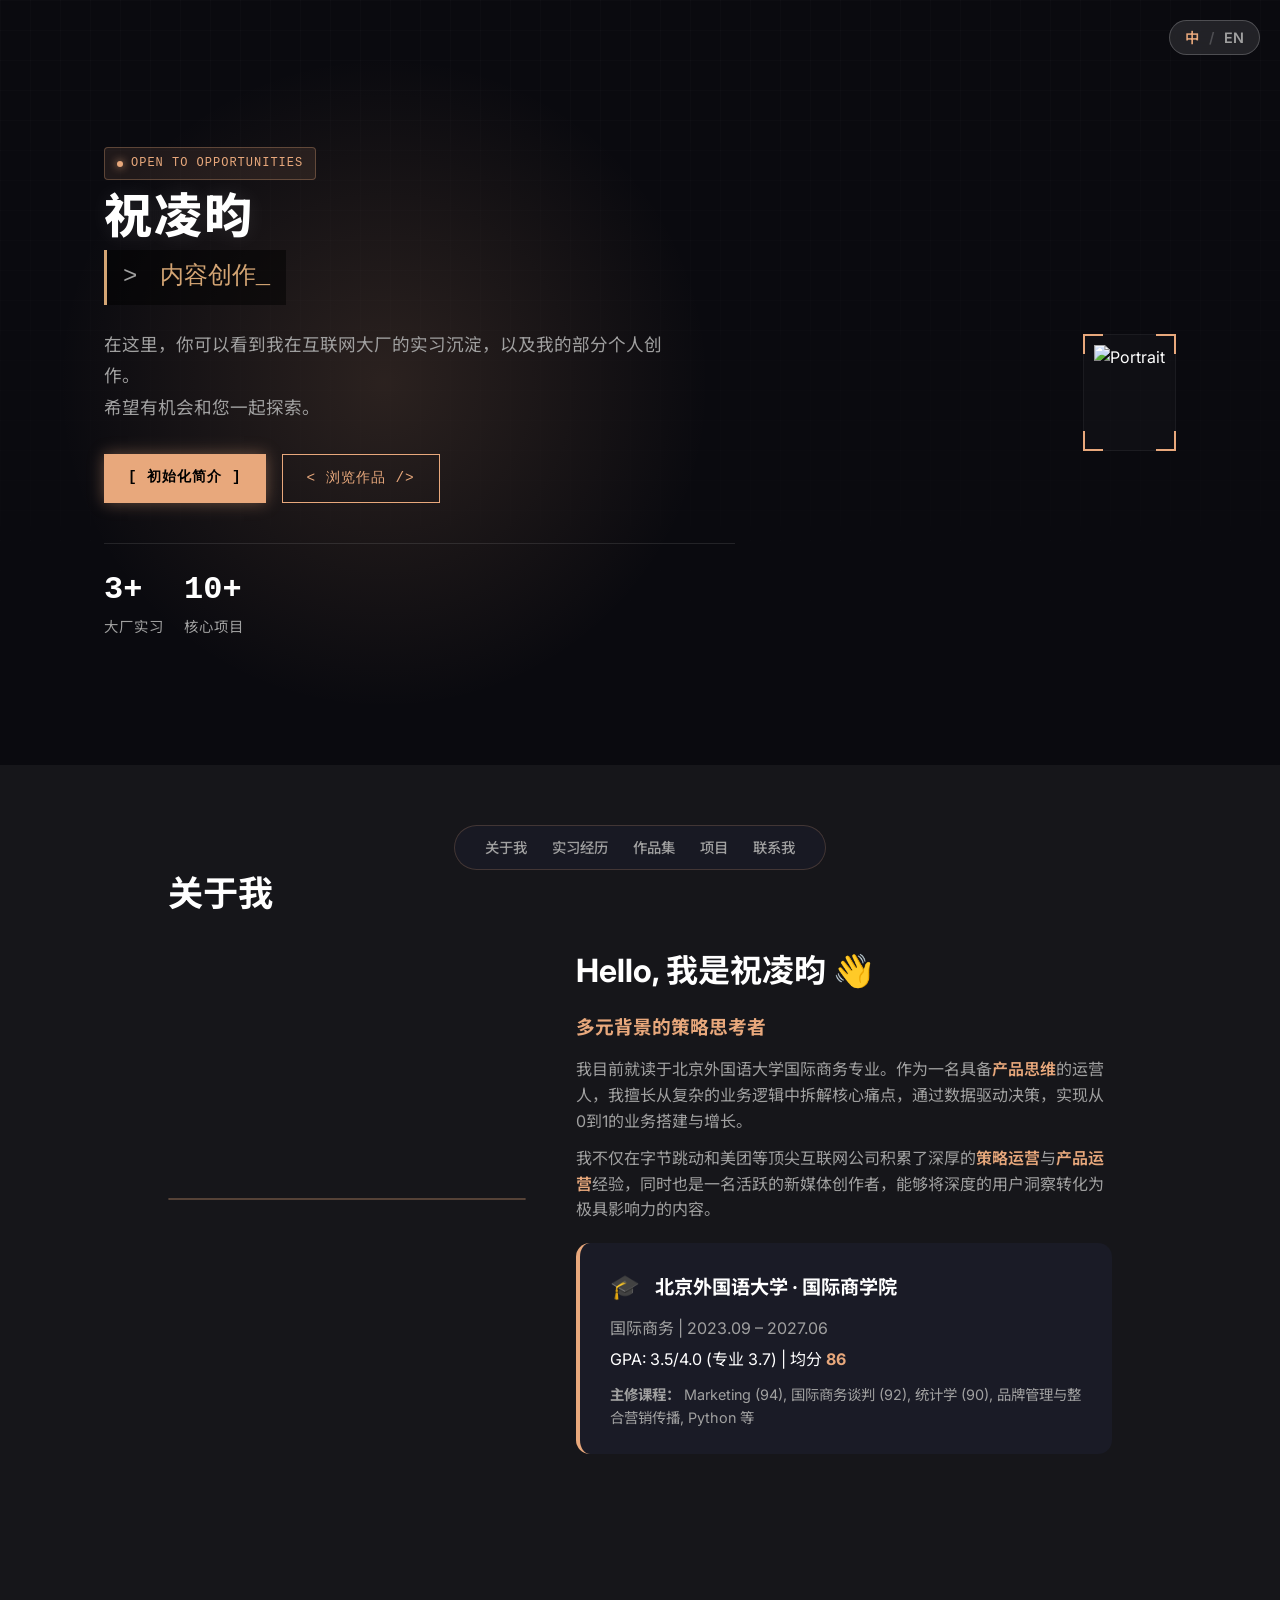
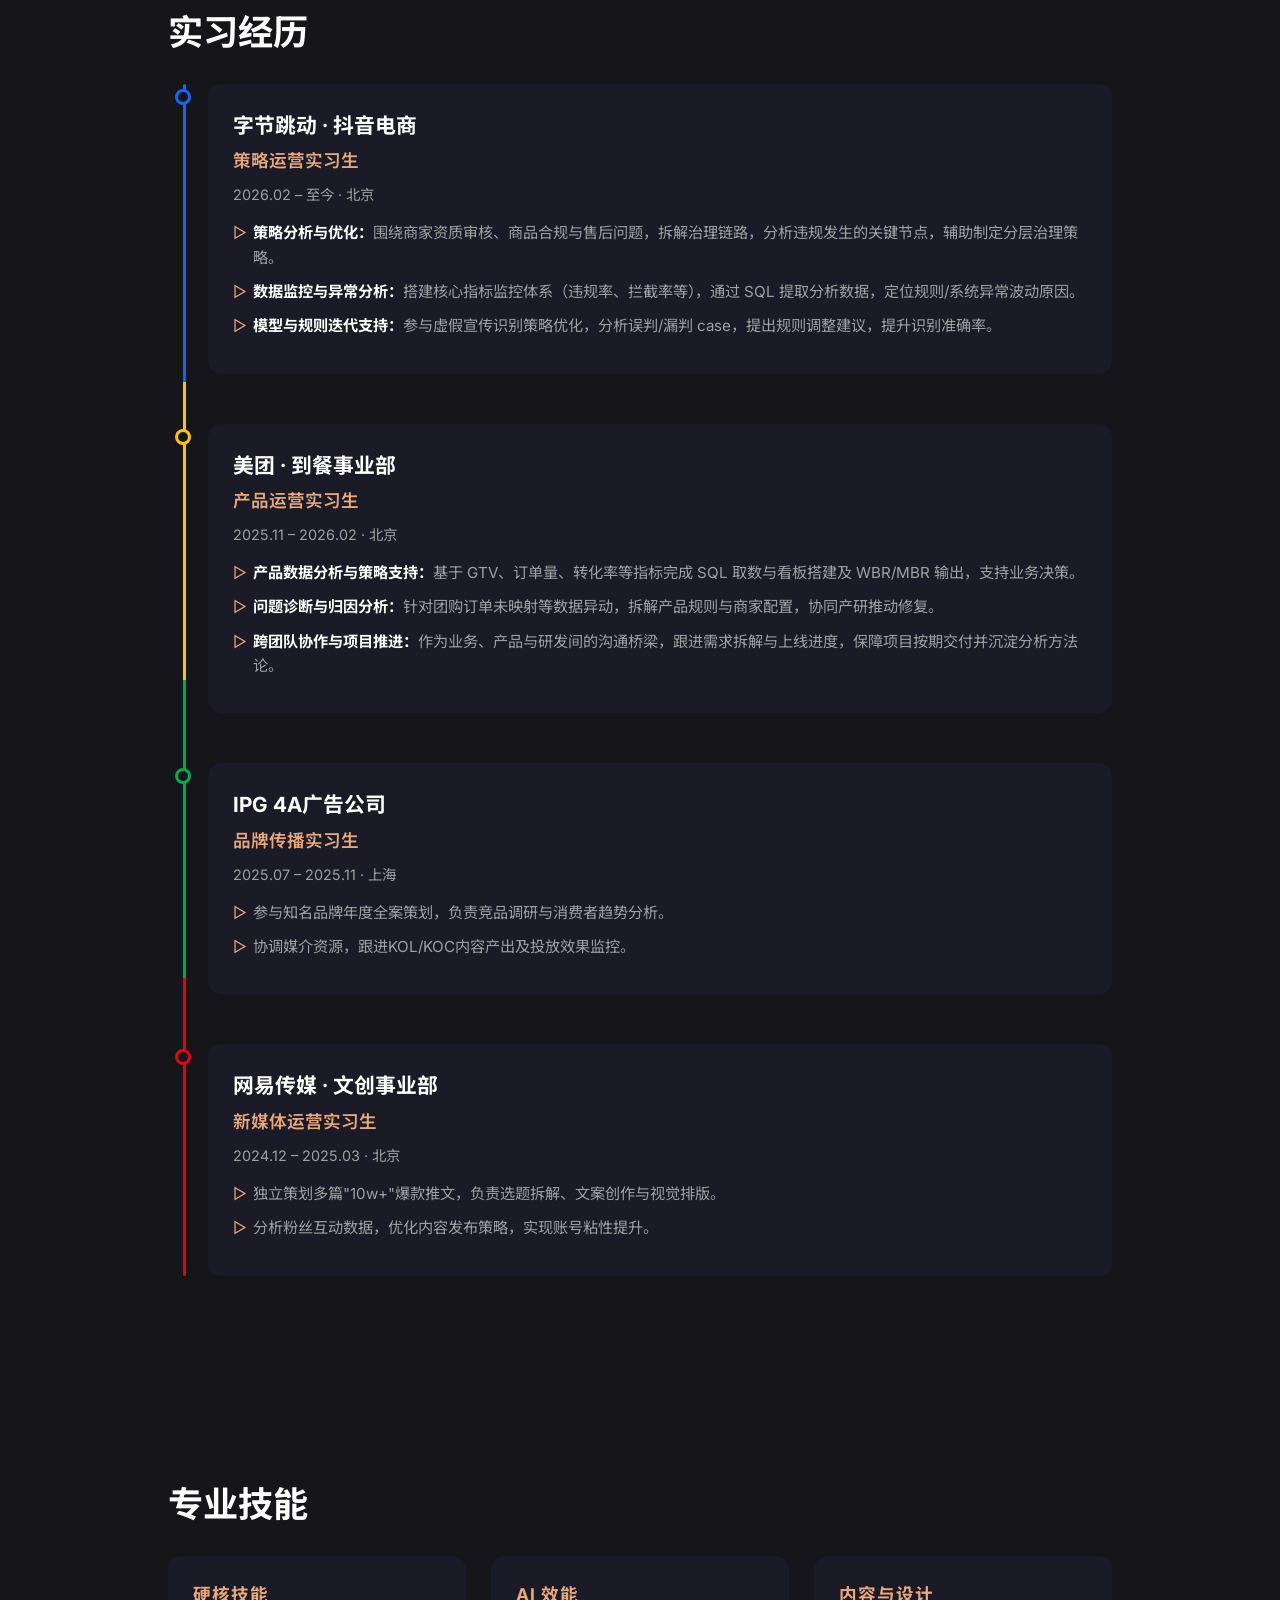
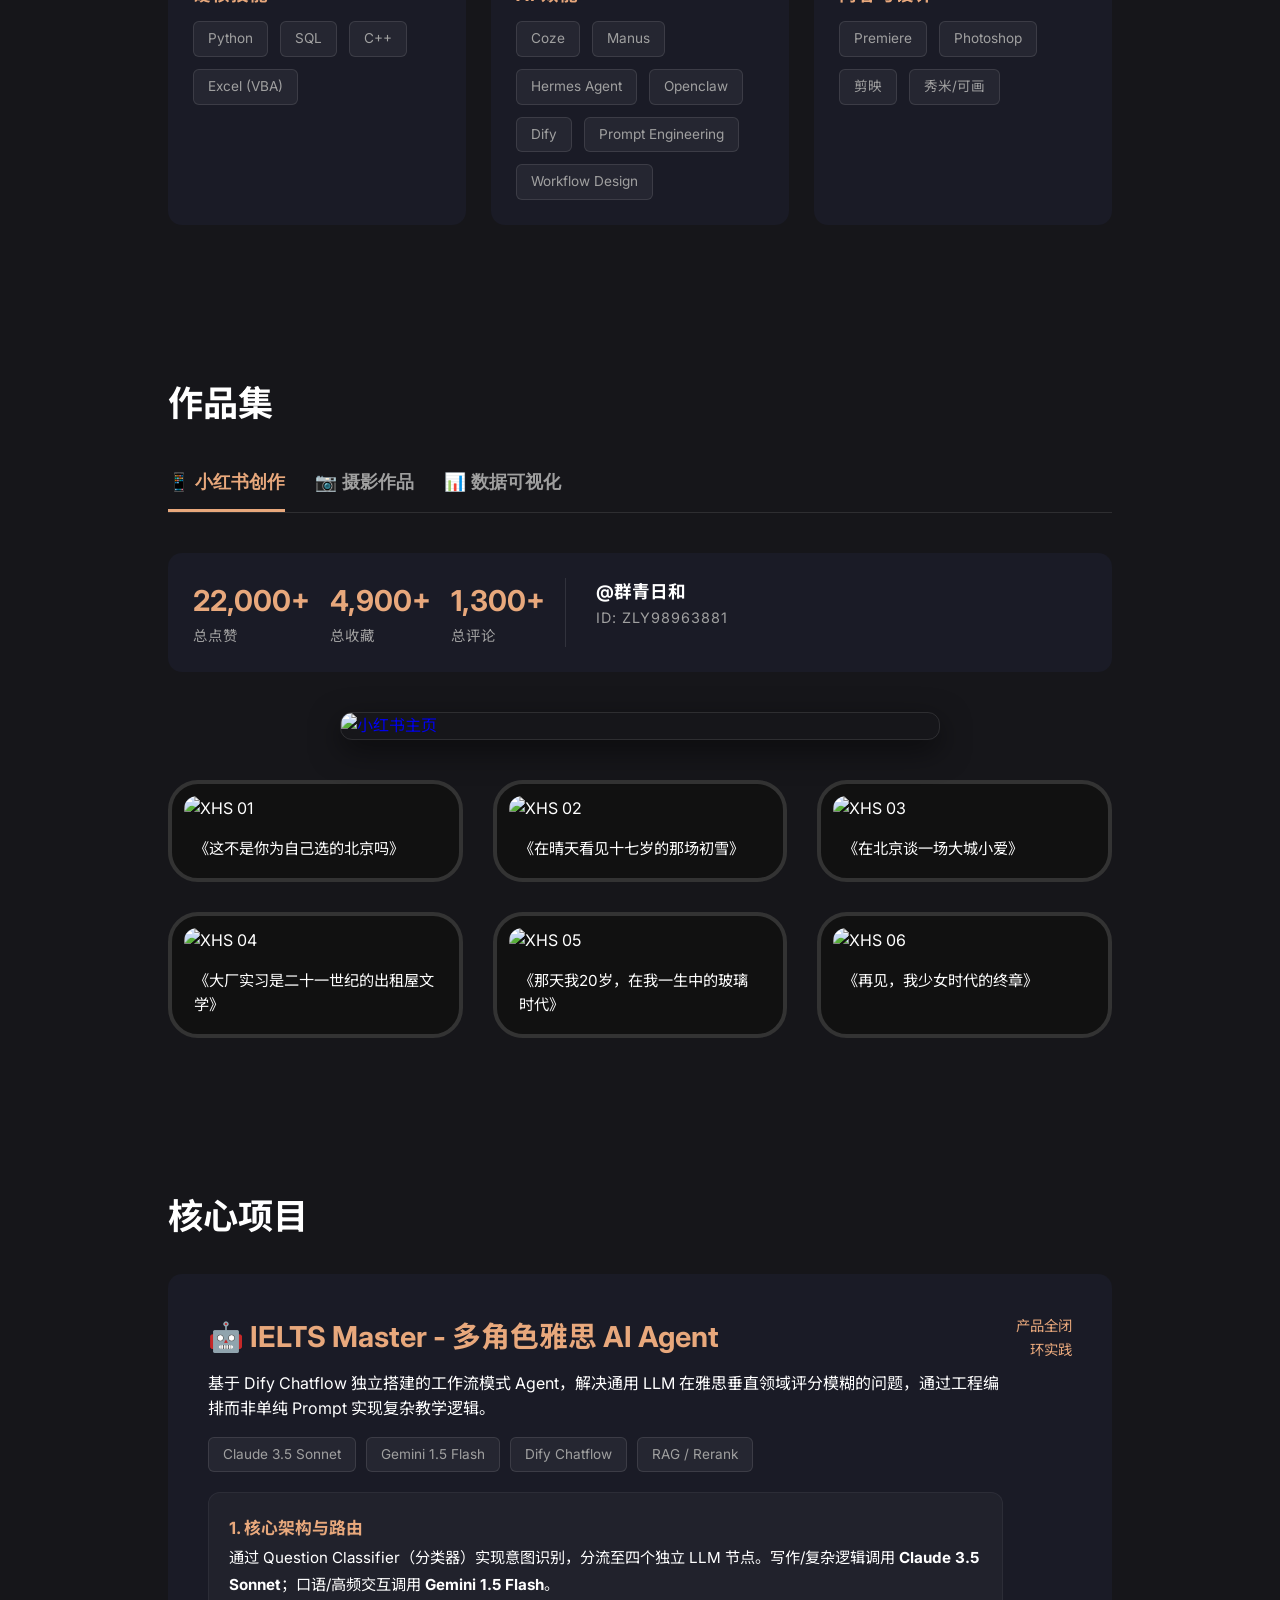
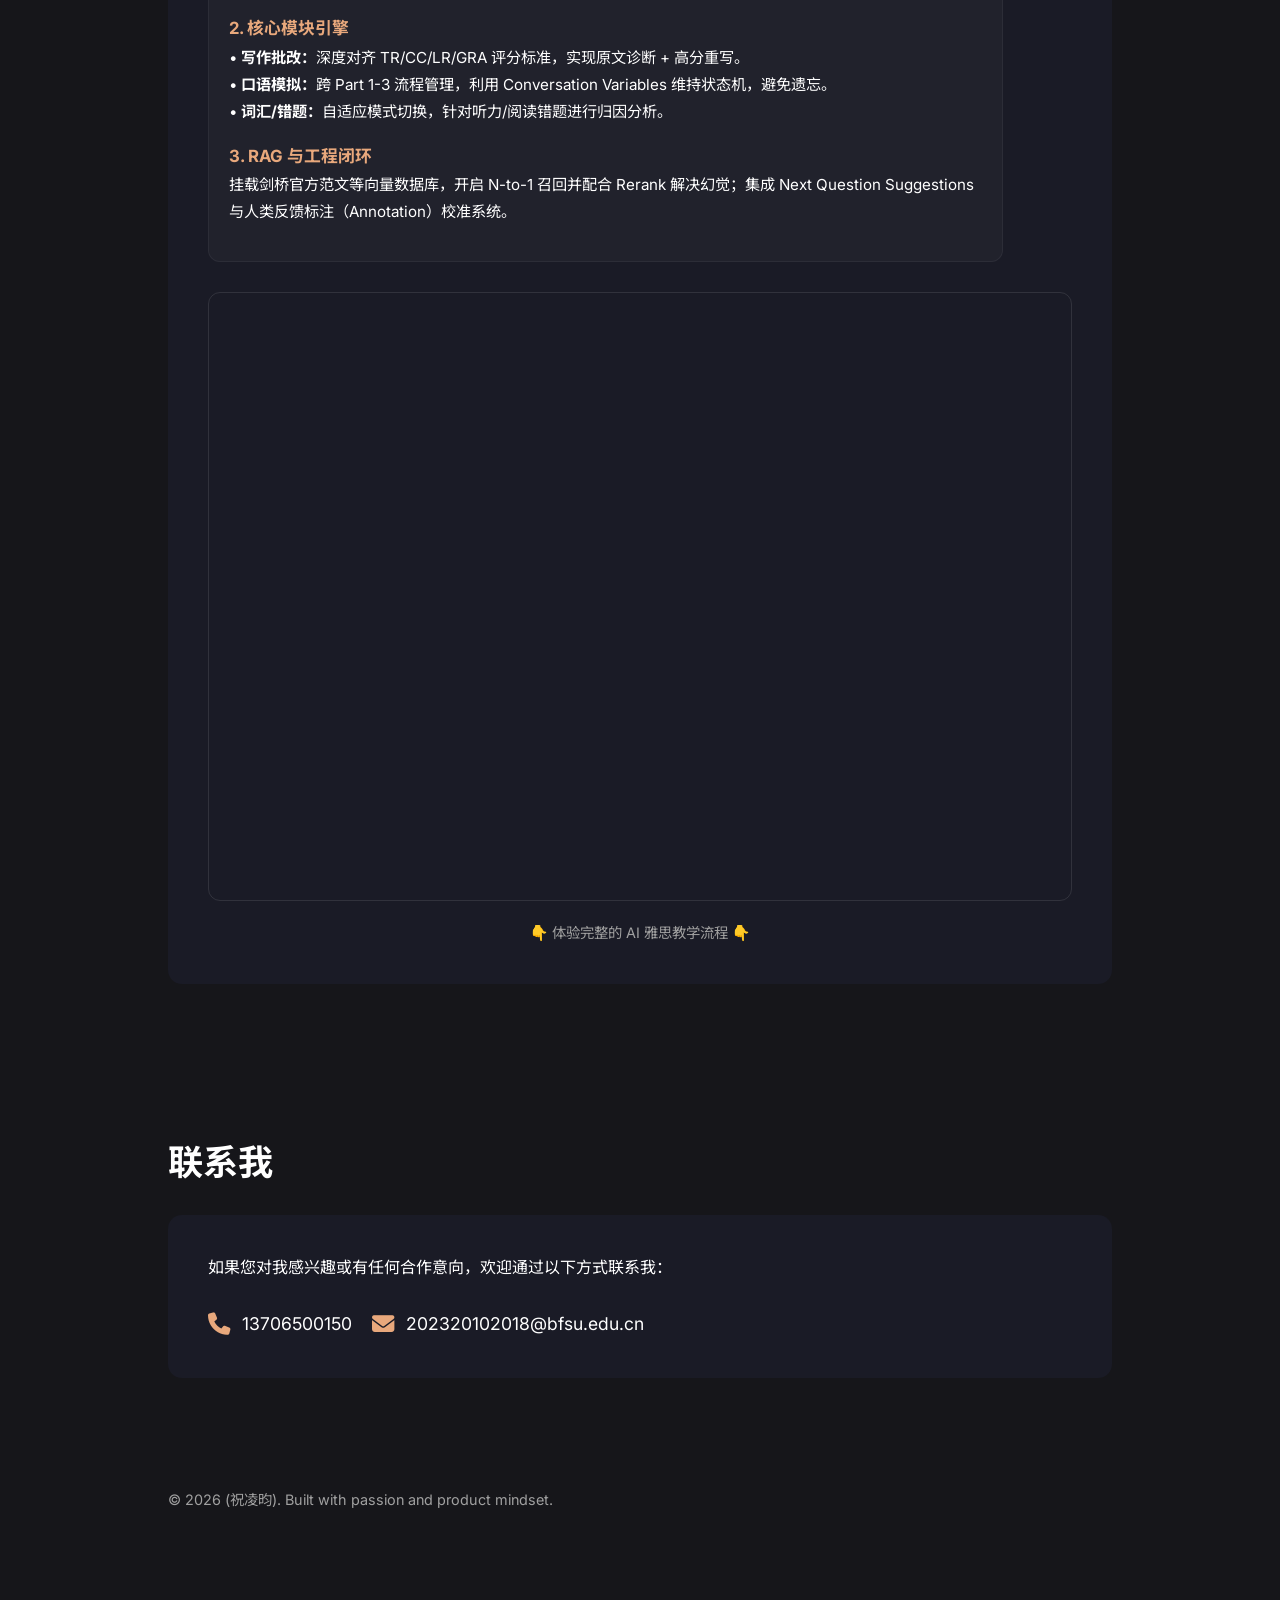
==== index.html @ 820d8b30 "Add files via upload" ====
<!DOCTYPE html><html lang="zh-CN"><head>
    <meta charset="UTF-8">
    <meta name="viewport" content="width=device-width, initial-scale=1.0">
    <title>祝凌昀 - 个人主页 | Portfolio</title>
    <link rel="stylesheet" href="https://cdnjs.cloudflare.com/ajax/libs/font-awesome/6.4.0/css/all.min.css">
    <link href="https://fonts.googleapis.com/css2?family=Inter:wght@300;400;600;700&amp;family=Noto+Sans+SC:wght@300;400;700&amp;display=swap" rel="stylesheet">
    <style>
        :root {
            --bg-dark: #16161a;
            --bg-card: #1A1B26;
            --bg-card-hover: #22223a;
            --accent-pink: #e8a87c; /* 暖调橘黄 */
            --accent-gold: #d4a574;
            --text-main: #ffffff;
            --text-muted: #a0a0a0;
            --bytedance-blue: #1664ff;
            --meituan-yellow: #ffc300;
            --ipg-green: #00a854;
            --netease-red: #e60012;
            --transition: all 0.3s cubic-bezier(0.4, 0, 0.2, 1);
        }

        * {
            margin: 0;
            padding: 0;
            box-sizing: border-box;
            scroll-behavior: smooth;
        }

        body {
            background-color: var(--bg-dark);
            color: var(--text-main);
            font-family: 'Inter', 'Noto Sans SC', sans-serif;
            line-height: 1.6;
            overflow-x: hidden;
        }

        /* Language Toggle */
        .lang-switch {
            position: fixed;
            top: 20px;
            right: 20px;
            z-index: 1000;
            background: rgba(255, 255, 255, 0.1);
            backdrop-filter: blur(10px);
            padding: 5px 15px;
            border-radius: 20px;
            border: 1px solid rgba(255, 255, 255, 0.2);
            cursor: pointer;
            transition: var(--transition);
            display: flex;
            gap: 10px;
            align-items: center;
        }

        .lang-switch:hover {
            background: rgba(255, 255, 255, 0.2);
        }

        .lang-switch span {
            font-size: 0.9rem;
            font-weight: 600;
            color: var(--text-muted);
        }

        .lang-switch span.active {
            color: var(--accent-pink);
        }

        /* Section Styling */
        section {
            padding: 100px 10% 50px;
            max-width: 1200px;
            margin: 0 auto;
        }

        /* Hero Section */
        /* ================= 科技感 Hero 样式 ================= */
        #hero.tech-hero {
            min-height: 85vh;
            width: 100vw;
            position: relative;
            background-color: #0a0a0f;
            overflow: hidden;
            display: flex;
            align-items: center;
            justify-content: center;
            padding-top: 20px;
        }

        .tech-bg-grid {
            position: absolute; top: 0; left: 0; right: 0; bottom: 0;
            background-image: linear-gradient(rgba(255, 255, 255, 0.03) 1px, transparent 1px),
                              linear-gradient(90deg, rgba(255, 255, 255, 0.03) 1px, transparent 1px);
            background-size: 30px 30px; z-index: 0; opacity: 0.5;
            mask-image: linear-gradient(to bottom, rgba(0,0,0,1) 0%, rgba(0,0,0,0) 100%);
            -webkit-mask-image: linear-gradient(to bottom, rgba(0,0,0,1) 0%, rgba(0,0,0,0) 100%);
        }

        .tech-glow-orb {
            position: absolute; width: 60vw; height: 60vw;
            background: radial-gradient(circle, rgba(232, 168, 124, 0.15) 0%, transparent 60%);
            top: 50%; left: 0; transform: translateY(-50%); z-index: 0; pointer-events: none;
        }

        .hero-container {
            position: relative; z-index: 1; width: 100%; max-width: 1200px;
            margin: 0 auto; padding: 0 5%; display: flex; align-items: center;
            justify-content: space-between; gap: 20px;
        }

        .hero-text-side { flex: 1.2; text-align: left; }

        .status-badge {
            display: inline-flex; align-items: center; gap: 8px; padding: 6px 12px;
            background: rgba(232, 168, 124, 0.1); border: 1px solid rgba(232, 168, 124, 0.3);
            border-radius: 4px; font-size: 0.75rem; color: var(--accent-pink);
            letter-spacing: 1px; margin-bottom: 12px; font-family: monospace;
        }
        .pulse-dot {
            width: 6px; height: 6px; background: var(--accent-pink); border-radius: 50%;
            box-shadow: 0 0 8px var(--accent-pink); animation: pulse-dot 1.5s infinite;
        }
        @keyframes pulse-dot { 0%, 100% { opacity: 1; box-shadow: 0 0 8px var(--accent-pink); } 50% { opacity: 0.4; box-shadow: 0 0 2px var(--accent-pink); } }

        .glitch-title { font-size: 3.0rem; font-weight: 800; line-height: 1; margin-bottom: 10px;
            color: #ffffff; text-shadow: 0 0 20px rgba(255,255,255,0.1); letter-spacing: 2px;
        }

        .role-terminal {
            font-family: monospace; font-size: 1.5rem; color: var(--accent-gold); margin-bottom: 24px;
            background: rgba(0,0,0,0.5); padding: 8px 16px; border-left: 3px solid var(--accent-gold); display: inline-block;
        }
        .prompt-arrow { color: #a0a0a0; margin-right: 8px; }
        .cursor { animation: blink 1s step-end infinite; }
        @keyframes blink { 50% { opacity: 0; } }

        .hero-desc { font-size: 1.1rem; color: #a0a0a0; line-height: 1.8; max-width: 90%; margin-bottom: 30px; }

        .hero-action-group { display: flex; gap: 16px; margin-bottom: 40px; }
        .tech-btn { font-family: monospace; padding: 12px 24px; font-size: 0.9rem; letter-spacing: 1px; text-decoration: none; transition: all 0.3s ease; position: relative; overflow: hidden; }
        .primary-tech { background: var(--accent-pink); color: #000; font-weight: bold; box-shadow: 0 0 15px rgba(232, 168, 124, 0.4); }
        .primary-tech:hover { background: #fff; box-shadow: 0 0 25px rgba(255, 255, 255, 0.6); transform: translateY(-2px); }
        .secondary-tech { background: transparent; color: var(--accent-pink); border: 1px solid var(--accent-pink); }
        .secondary-tech:hover { background: rgba(232, 168, 124, 0.1); box-shadow: inset 0 0 10px rgba(232, 168, 124, 0.2); }

        .tech-stats { display: flex; gap: 20px; border-top: 1px solid rgba(255,255,255,0.1); padding-top: 20px; }
        .stat-item { display: flex; flex-direction: column; }
        .stat-num { font-size: 2rem; font-weight: 700; color: #fff; font-family: monospace; }
        .stat-label { font-size: 0.8rem; color: #888; text-transform: uppercase; letter-spacing: 1px; }

        .hero-image-side { flex: 0.8; display: flex; justify-content: flex-end; }
        .image-frame { position: relative; padding: 10px; background: rgba(255,255,255,0.02); border: 1px solid rgba(255,255,255,0.05); }
        .image-frame img { display: block; width: 100%; max-width: 400px; height: auto; aspect-ratio: 3/4; object-fit: cover; /* filter removed */ }
        .image-overlay-scanline { position: absolute; top: 10px; left: 10px; right: 10px; bottom: 10px; background: repeating-linear-gradient(to bottom, transparent 0%, transparent 2px, rgba(0,0,0,0.1) 2px, rgba(0,0,0,0.1) 4px); pointer-events: none; }
        .corner { position: absolute; width: 20px; height: 20px; border-color: var(--accent-pink); border-style: solid; }
        .top-left { top: -1px; left: -1px; border-width: 2px 0 0 2px; }
        .top-right { top: -1px; right: -1px; border-width: 2px 2px 0 0; }
        .bottom-left { bottom: -1px; left: -1px; border-width: 0 0 2px 2px; }
        .bottom-right { bottom: -1px; right: -1px; border-width: 0 2px 2px 0; }

        @media (max-width: 992px) {
            .hero-container { flex-direction: column; text-align: center; gap: 30px; padding-top: 40px; }
            .hero-text-side { flex: none; display: flex; flex-direction: column; align-items: center; }
            .hero-desc { text-align: center; }
            .tech-stats { justify-content: center; }
            .hero-image-side { flex: none; justify-content: center; }
            .glitch-title { font-size: 3.0rem; }
        }


        /* About Section */
        .about-container {
            display: grid;
            grid-template-columns: 1fr 1.5fr;
            gap: 50px;
            align-items: center;
        }

        .about-image {
            border-radius: 14px;
            overflow: hidden;
            border: 1px solid rgba(232, 168, 124, 0.3);
        }

        .about-image img {
            width: 100%;
            display: block;
            filter: grayscale(20%) contrast(110%);
        }

        .about-text h3 {
            color: var(--accent-pink);
            margin-bottom: 15px;
        }

        .about-text p {
            margin-bottom: 12px;
            color: var(--text-muted);
        }

        .about-text .highlight {
            color: var(--accent-pink);
            font-weight: 600;
        }

        /* Education Card */
        .edu-card {
            background: var(--bg-card);
            padding: 25px 30px;
            border-radius: 14px;
            border-left: 4px solid var(--accent-pink);
            margin-top: 20px;
            transition: var(--transition);
        }

        .edu-card:hover {
            background: var(--bg-card-hover);
        }

        .edu-header {
            display: flex;
            align-items: center;
            gap: 15px;
            margin-bottom: 10px;
        }

        .edu-emoji {
            font-size: 1.5rem;
        }

        .edu-school {
            font-size: 1.2rem;
            font-weight: 700;
            color: var(--text-main);
        }

        .edu-info {
            font-size: 1rem;
            color: var(--text-muted);
            margin-bottom: 5px;
        }

        .edu-gpa .highlight {
            color: var(--accent-pink);
            font-weight: 700;
        }

        /* Vertical Navigation */
        nav {
            position: fixed;
            bottom: 30px;
            left: 50%;
            transform: translateX(-50%);
            background: rgba(26, 27, 38, 0.8);
            backdrop-filter: blur(15px);
            padding: 10px 30px;
            border-radius: 40px;
            z-index: 1000;
            border: 1px solid rgba(232, 168, 124, 0.2);
            display: flex;
            gap: 25px;
        }

        nav a {
            color: var(--text-muted);
            text-decoration: none;
            font-size: 0.9rem;
            font-weight: 500;
            transition: var(--transition);
        }

        nav a:hover, nav a.active {
            color: var(--accent-pink);
        }

        h2.section-title {
            font-size: 2.2rem;
            margin-bottom: 1.5rem;
            font-weight: 700;
        }

        /* Bilingual toggle */
        .lang-hidden {
            display: none !important;
        }

        /* Vertical Timeline */
        .vertical-timeline {
            position: relative;
            padding-left: 40px;
            margin-top: 20px;
        }

        .vertical-timeline::before {
            content: '';
            position: absolute;
            left: 15px;
            top: 0;
            bottom: 0;
            width: 3px;
            background: linear-gradient(to bottom, 
                #1664ff 0%, #1664ff 25%, 
                #ffc300 25%, #ffc300 50%, 
                #00a854 50%, #00a854 75%, 
                #e60012 75%, #e60012 100%);
            border-radius: 3px;
        }

        .vt-item {
            position: relative;
            margin-bottom: 50px;
        }

        .vt-node {
            position: absolute;
            left: -33px;
            top: 5px;
            width: 16px;
            height: 16px;
            border-radius: 50%;
            border: 3px solid currentColor;
            background: var(--bg-dark);
            z-index: 2;
            transition: all 0.4s ease;
        }

        .vt-item.active .vt-node {
            background: currentColor;
            transform: scale(1.3);
            box-shadow: 0 0 15px currentColor;
        }

        .vt-card {
            background: var(--bg-card);
            padding: 25px;
            border-radius: 14px;
            transition: var(--transition);
        }

        .vt-card:hover {
            background: var(--bg-card-hover);
        }

        .vt-company {
            font-size: 1.3rem;
            font-weight: 700;
            color: var(--text-main);
            margin-bottom: 5px;
        }

        .vt-role {
            font-size: 1.1rem;
            color: var(--accent-pink);
            font-weight: 600;
            margin-bottom: 8px;
        }

        .vt-meta {
            font-size: 0.9rem;
            color: var(--text-muted);
            margin-bottom: 15px;
        }

        .vt-list {
            list-style: none;
        }

        .vt-list li {
            position: relative;
            padding-left: 20px;
            margin-bottom: 10px;
            color: var(--text-muted);
            font-size: 0.95rem;
        }

        .vt-list li::before {
            content: '▷';
            position: absolute;
            left: 0;
            color: var(--accent-pink);
        }

        .vt-list b {
            color: var(--text-main);
        }

        /* Skills */
        .skills-grid {
            display: grid;
            grid-template-columns: repeat(auto-fit, minmax(280px, 1fr));
            gap: 25px;
        }

        .skill-category {
            background: var(--bg-card);
            padding: 25px;
            border-radius: 14px;
            transition: var(--transition);
        }

        .skill-category:hover {
            background: var(--bg-card-hover);
        }

        .skill-category h4 {
            color: var(--accent-pink);
            margin-bottom: 12px;
            font-size: 1.1rem;
            text-transform: uppercase;
            letter-spacing: 1px;
        }

        .skill-list {
            display: flex;
            flex-wrap: wrap;
            gap: 12px;
        }

        .skill-tag {
            background: rgba(255, 255, 255, 0.05);
            padding: 6px 14px;
            border-radius: 6px;
            font-size: 0.85rem;
            color: var(--text-muted);
            border: 1px solid rgba(255, 255, 255, 0.1);
        }

        /* Portfolio Tabs */
        .tabs {
            display: flex;
            gap: 30px;
            margin-bottom: 40px;
            border-bottom: 1px solid rgba(255, 255, 255, 0.1);
        }

        .tab-btn {
            background: none;
            border: none;
            color: var(--text-muted);
            padding: 15px 0;
            cursor: pointer;
            font-size: 1.1rem;
            font-weight: 600;
            border-bottom: 3px solid transparent;
            transition: var(--transition);
        }

        .tab-btn.active {
            color: var(--accent-pink);
            border-bottom-color: var(--accent-pink);
        }

        .tab-content {
            display: none;
            animation: fadeIn 0.5s ease;
        }

        .tab-content.active {
            display: block;
        }

        @keyframes fadeIn {
            from { opacity: 0; transform: translateY(10px); }
            to { opacity: 1; transform: translateY(0); }
        }

        /* Xiaohongshu Grid */
        .xhs-stats {
            display: flex;
            gap: 20px;
            margin-bottom: 40px;
            background: var(--bg-card);
            padding: 25px;
            border-radius: 14px;
        }

        .stat-item { text-align: left; }
        .stat-value { font-size: 1.8rem; font-weight: 700; color: var(--accent-pink); }
        .stat-label { font-size: 0.9rem; color: var(--text-muted); }

        .xhs-grid {
            display: grid;
            grid-template-columns: repeat(auto-fit, minmax(280px, 1fr));
            gap: 30px;
        }

        .mockup {
            background: #111;
            padding: 12px;
            border-radius: 30px;
            border: 4px solid #333;
            transition: var(--transition);
        }

        .mockup:hover { transform: translateY(-5px); background: #1a1a1a; }
        .mockup img { width: 100%; border-radius: 20px; display: block; }
        .mockup-caption { padding: 15px 10px 5px; font-size: 0.95rem; color: var(--text-main); }

        /* Photo & Data Viz Grid */
        .gallery-grid {
            display: grid;
            grid-template-columns: repeat(auto-fit, minmax(250px, 1fr));
            gap: 20px;
        }

        .gallery-item {
            aspect-ratio: 1/1;
            overflow: hidden;
            border-radius: 12px;
            cursor: pointer;
            position: relative;
        }

        .gallery-item img {
            width: 100%;
            height: 100%;
            object-fit: cover;
            transition: var(--transition);
        }

        .gallery-item:hover img { transform: scale(1.05); filter: brightness(0.8); }

        /* AI Project Section */
        .ai-project {
            background: var(--bg-card);
            border-radius: 14px;
            padding: 40px;
            margin-top: 30px;
        }

        .ai-header {
            display: flex;
            justify-content: space-between;
            align-items: flex-start;
            margin-bottom: 30px;
        }

        .ai-info h3 { font-size: 1.8rem; margin-bottom: 10px; color: var(--accent-pink); }
        .ai-tech { display: flex; gap: 10px; margin-top: 15px; }

        .iframe-container {
            width: 100%;
            border-radius: 12px;
            overflow: hidden;
            border: 1px solid rgba(255, 255, 255, 0.1);
        }

        /* Contact Section */
        .contact-container {
            background: var(--bg-card);
            padding: 40px;
            border-radius: 14px;
        }

        .contact-links {
            display: flex;
            gap: 20px;
            margin-top: 30px;
            flex-wrap: wrap;
        }

        .contact-link {
            text-decoration: none;
            color: var(--text-main);
            display: flex;
            align-items: center;
            gap: 12px;
            font-size: 1.1rem;
            transition: var(--transition);
        }

        .contact-link:hover { color: var(--accent-pink); }
        .contact-link i { font-size: 1.4rem; color: var(--accent-pink); }

        footer {
            padding: 60px 10% 120px;
            color: var(--text-muted);
            font-size: 0.9rem;
            max-width: 1200px;
            margin: 0 auto;
        }

        /* Mobile Responsive */
        @media (max-width: 768px) {
            #hero { padding: 120px 5% 60px; }
            .hero-content h1 { font-size: 2.5rem; }
            section { padding: 80px 5% 40px; }
            .about-container { grid-template-columns: 1fr; gap: 30px; }
            nav { width: 90%; gap: 15px; padding: 10px 15px; }
            nav a { font-size: 0.75rem; }
            .xhs-stats { flex-direction: column; gap: 20px; }
            .tabs { gap: 15px; overflow-x: auto; white-space: nowrap; padding-bottom: 5px; }
            .contact-links { gap: 20px; flex-direction: column; }
            .vertical-timeline { padding-left: 30px; }
        }
    
        
        /* 小红书图片点击提示 - FIXED */
        .xhs-profile-container {
            position: relative;
            display: inline-block;
            max-width: 600px;
            width: 100%;
            margin: 0 auto;
            border-radius: 12px;
            overflow: hidden;
            box-shadow: 0 10px 30px rgba(0,0,0,0.5);
            border: 1px solid rgba(255,255,255,0.1);
        }
        
        .xhs-profile-container img {
            width: 100%;
            display: block;
            transition: transform 0.4s ease, filter 0.4s ease;
        }

        .xhs-hover-overlay {
            position: absolute;
            top: 0; left: 0; right: 0; bottom: 0;
            background: rgba(0, 0, 0, 0.4);
            display: flex;
            align-items: center;
            justify-content: center;
            opacity: 0;
            transition: opacity 0.3s ease;
        }

        .xhs-hover-btn {
            background: var(--accent-pink);
            color: #16161a;
            padding: 12px 24px;
            border-radius: 30px;
            font-weight: bold;
            font-size: 1rem;
            transform: translateY(20px);
            transition: transform 0.3s ease;
            display: flex;
            align-items: center;
            gap: 8px;
            box-shadow: 0 5px 15px rgba(0,0,0,0.5);
        }

        .xhs-profile-container:hover .xhs-hover-overlay {
            opacity: 1;
        }

        .xhs-profile-container:hover img {
            transform: scale(1.03);
        }

        .xhs-profile-container:hover .xhs-hover-btn {
            transform: translateY(0);
        }
</style>
<script type="module">

          !function(e,t){if("object"==typeof exports&&"object"==typeof module)module.exports=t();else if("function"==typeof define&&define.amd)define([],t);else{var r=t();for(var o in r)("object"==typeof exports?exports:e)[o]=r[o]}}(globalThis,()=>(()=>{"use strict";let e,t,r=`*, ::before, ::after {
  --tw-border-spacing-x: 0;
  --tw-border-spacing-y: 0;
  --tw-translate-x: 0;
  --tw-translate-y: 0;
  --tw-rotate: 0;
  --tw-skew-x: 0;
  --tw-skew-y: 0;
  --tw-scale-x: 1;
  --tw-scale-y: 1;
  --tw-pan-x:  ;
  --tw-pan-y:  ;
  --tw-pinch-zoom:  ;
  --tw-scroll-snap-strictness: proximity;
  --tw-gradient-from-position:  ;
  --tw-gradient-via-position:  ;
  --tw-gradient-to-position:  ;
  --tw-ordinal:  ;
  --tw-slashed-zero:  ;
  --tw-numeric-figure:  ;
  --tw-numeric-spacing:  ;
  --tw-numeric-fraction:  ;
  --tw-ring-inset:  ;
  --tw-ring-offset-width: 0px;
  --tw-ring-offset-color: #fff;
  --tw-ring-color: rgb(59 130 246 / 0.5);
  --tw-ring-offset-shadow: 0 0 #0000;
  --tw-ring-shadow: 0 0 #0000;
  --tw-shadow: 0 0 #0000;
  --tw-shadow-colored: 0 0 #0000;
  --tw-blur:  ;
  --tw-brightness:  ;
  --tw-contrast:  ;
  --tw-grayscale:  ;
  --tw-hue-rotate:  ;
  --tw-invert:  ;
  --tw-saturate:  ;
  --tw-sepia:  ;
  --tw-drop-shadow:  ;
  --tw-backdrop-blur:  ;
  --tw-backdrop-brightness:  ;
  --tw-backdrop-contrast:  ;
  --tw-backdrop-grayscale:  ;
  --tw-backdrop-hue-rotate:  ;
  --tw-backdrop-invert:  ;
  --tw-backdrop-opacity:  ;
  --tw-backdrop-saturate:  ;
  --tw-backdrop-sepia:  ;
  --tw-contain-size:  ;
  --tw-contain-layout:  ;
  --tw-contain-paint:  ;
  --tw-contain-style:  ;
}

::backdrop {
  --tw-border-spacing-x: 0;
  --tw-border-spacing-y: 0;
  --tw-translate-x: 0;
  --tw-translate-y: 0;
  --tw-rotate: 0;
  --tw-skew-x: 0;
  --tw-skew-y: 0;
  --tw-scale-x: 1;
  --tw-scale-y: 1;
  --tw-pan-x:  ;
  --tw-pan-y:  ;
  --tw-pinch-zoom:  ;
  --tw-scroll-snap-strictness: proximity;
  --tw-gradient-from-position:  ;
  --tw-gradient-via-position:  ;
  --tw-gradient-to-position:  ;
  --tw-ordinal:  ;
  --tw-slashed-zero:  ;
  --tw-numeric-figure:  ;
  --tw-numeric-spacing:  ;
  --tw-numeric-fraction:  ;
  --tw-ring-inset:  ;
  --tw-ring-offset-width: 0px;
  --tw-ring-offset-color: #fff;
  --tw-ring-color: rgb(59 130 246 / 0.5);
  --tw-ring-offset-shadow: 0 0 #0000;
  --tw-ring-shadow: 0 0 #0000;
  --tw-shadow: 0 0 #0000;
  --tw-shadow-colored: 0 0 #0000;
  --tw-blur:  ;
  --tw-brightness:  ;
  --tw-contrast:  ;
  --tw-grayscale:  ;
  --tw-hue-rotate:  ;
  --tw-invert:  ;
  --tw-saturate:  ;
  --tw-sepia:  ;
  --tw-drop-shadow:  ;
  --tw-backdrop-blur:  ;
  --tw-backdrop-brightness:  ;
  --tw-backdrop-contrast:  ;
  --tw-backdrop-grayscale:  ;
  --tw-backdrop-hue-rotate:  ;
  --tw-backdrop-invert:  ;
  --tw-backdrop-opacity:  ;
  --tw-backdrop-saturate:  ;
  --tw-backdrop-sepia:  ;
  --tw-contain-size:  ;
  --tw-contain-layout:  ;
  --tw-contain-paint:  ;
  --tw-contain-style:  ;
}

/*
! tailwindcss v3.4.18 | MIT License | https://tailwindcss.com
*/

/*
1. Prevent padding and border from affecting element width. (https://github.com/mozdevs/cssremedy/issues/4)
2. Allow adding a border to an element by just adding a border-width. (https://github.com/tailwindcss/tailwindcss/pull/116)
*/

*,
::before,
::after {
  box-sizing: border-box;
  /* 1 */
  border-width: 0;
  /* 2 */
  border-style: solid;
  /* 2 */
  border-color: #e5e7eb;
  /* 2 */
}

::before,
::after {
  --tw-content: '';
}

/*
1. Use a consistent sensible line-height in all browsers.
2. Prevent adjustments of font size after orientation changes in iOS.
3. Use a more readable tab size.
4. Use the user's configured \`sans\` font-family by default.
5. Use the user's configured \`sans\` font-feature-settings by default.
6. Use the user's configured \`sans\` font-variation-settings by default.
7. Disable tap highlights on iOS
*/

html,
:host {
  line-height: 1.5;
  /* 1 */
  -webkit-text-size-adjust: 100%;
  /* 2 */
  -moz-tab-size: 4;
  /* 3 */
  -o-tab-size: 4;
     tab-size: 4;
  /* 3 */
  font-family: ui-sans-serif, system-ui, sans-serif, "Apple Color Emoji", "Segoe UI Emoji", "Segoe UI Symbol", "Noto Color Emoji";
  /* 4 */
  font-feature-settings: normal;
  /* 5 */
  font-variation-settings: normal;
  /* 6 */
  -webkit-tap-highlight-color: transparent;
  /* 7 */
}

/*
1. Remove the margin in all browsers.
2. Inherit line-height from \`html\` so users can set them as a class directly on the \`html\` element.
*/

body {
  margin: 0;
  /* 1 */
  line-height: inherit;
  /* 2 */
}

/*
1. Add the correct height in Firefox.
2. Correct the inheritance of border color in Firefox. (https://bugzilla.mozilla.org/show_bug.cgi?id=190655)
3. Ensure horizontal rules are visible by default.
*/

hr {
  height: 0;
  /* 1 */
  color: inherit;
  /* 2 */
  border-top-width: 1px;
  /* 3 */
}

/*
Add the correct text decoration in Chrome, Edge, and Safari.
*/

abbr:where([title]) {
  -webkit-text-decoration: underline dotted;
          text-decoration: underline dotted;
}

/*
Remove the default font size and weight for headings.
*/

h1,
h2,
h3,
h4,
h5,
h6 {
  font-size: inherit;
  font-weight: inherit;
}

/*
Reset links to optimize for opt-in styling instead of opt-out.
*/

a {
  color: inherit;
  text-decoration: inherit;
}

/*
Add the correct font weight in Edge and Safari.
*/

b,
strong {
  font-weight: bolder;
}

/*
1. Use the user's configured \`mono\` font-family by default.
2. Use the user's configured \`mono\` font-feature-settings by default.
3. Use the user's configured \`mono\` font-variation-settings by default.
4. Correct the odd \`em\` font sizing in all browsers.
*/

code,
kbd,
samp,
pre {
  font-family: ui-monospace, SFMono-Regular, Menlo, Monaco, Consolas, "Liberation Mono", "Courier New", monospace;
  /* 1 */
  font-feature-settings: normal;
  /* 2 */
  font-variation-settings: normal;
  /* 3 */
  font-size: 1em;
  /* 4 */
}

/*
Add the correct font size in all browsers.
*/

small {
  font-size: 80%;
}

/*
Prevent \`sub\` and \`sup\` elements from affecting the line height in all browsers.
*/

sub,
sup {
  font-size: 75%;
  line-height: 0;
  position: relative;
  vertical-align: baseline;
}

sub {
  bottom: -0.25em;
}

sup {
  top: -0.5em;
}

/*
1. Remove text indentation from table contents in Chrome and Safari. (https://bugs.chromium.org/p/chromium/issues/detail?id=999088, https://bugs.webkit.org/show_bug.cgi?id=201297)
2. Correct table border color inheritance in all Chrome and Safari. (https://bugs.chromium.org/p/chromium/issues/detail?id=935729, https://bugs.webkit.org/show_bug.cgi?id=195016)
3. Remove gaps between table borders by default.
*/

table {
  text-indent: 0;
  /* 1 */
  border-color: inherit;
  /* 2 */
  border-collapse: collapse;
  /* 3 */
}

/*
1. Change the font styles in all browsers.
2. Remove the margin in Firefox and Safari.
3. Remove default padding in all browsers.
*/

button,
input,
optgroup,
select,
textarea {
  font-family: inherit;
  /* 1 */
  font-feature-settings: inherit;
  /* 1 */
  font-variation-settings: inherit;
  /* 1 */
  font-size: 100%;
  /* 1 */
  font-weight: inherit;
  /* 1 */
  line-height: inherit;
  /* 1 */
  letter-spacing: inherit;
  /* 1 */
  color: inherit;
  /* 1 */
  margin: 0;
  /* 2 */
  padding: 0;
  /* 3 */
}

/*
Remove the inheritance of text transform in Edge and Firefox.
*/

button,
select {
  text-transform: none;
}

/*
1. Correct the inability to style clickable types in iOS and Safari.
2. Remove default button styles.
*/

button {
  -webkit-appearance: button;
  /* 1 */
  background-color: transparent;
  /* 2 */
  background-image: none;
  /* 2 */
}

/*
Use the modern Firefox focus style for all focusable elements.
*/

:-moz-focusring {
  outline: auto;
}

/*
Remove the additional \`:invalid\` styles in Firefox. (https://github.com/mozilla/gecko-dev/blob/2f9eacd9d3d995c937b4251a5557d95d494c9be1/layout/style/res/forms.css#L728-L737)
*/

:-moz-ui-invalid {
  box-shadow: none;
}

/*
Add the correct vertical alignment in Chrome and Firefox.
*/

progress {
  vertical-align: baseline;
}

/*
Correct the cursor style of increment and decrement buttons in Safari.
*/

::-webkit-inner-spin-button,
::-webkit-outer-spin-button {
  height: auto;
}

/*
1. Correct the odd appearance in Chrome and Safari.
2. Correct the outline style in Safari.
*/

[type='search'] {
  -webkit-appearance: textfield;
  /* 1 */
  outline-offset: -2px;
  /* 2 */
}

/*
Remove the inner padding in Chrome and Safari on macOS.
*/

::-webkit-search-decoration {
  -webkit-appearance: none;
}

/*
1. Correct the inability to style clickable types in iOS and Safari.
2. Change font properties to \`inherit\` in Safari.
*/

::-webkit-file-upload-button {
  -webkit-appearance: button;
  /* 1 */
  font: inherit;
  /* 2 */
}

/*
Add the correct display in Chrome and Safari.
*/

summary {
  display: list-item;
}

/*
Removes the default spacing and border for appropriate elements.
*/

blockquote,
dl,
dd,
h1,
h2,
h3,
h4,
h5,
h6,
hr,
figure,
p,
pre {
  margin: 0;
}

fieldset {
  margin: 0;
  padding: 0;
}

legend {
  padding: 0;
}

ol,
ul,
menu {
  list-style: none;
  margin: 0;
  padding: 0;
}

/*
Reset default styling for dialogs.
*/

dialog {
  padding: 0;
}

/*
Prevent resizing textareas horizontally by default.
*/

textarea {
  resize: vertical;
}


/*
Set the default cursor for buttons.
*/

button,
[role="button"] {
  cursor: pointer;
}

/*
Make sure disabled buttons don't get the pointer cursor.
*/

:disabled {
  cursor: default;
}

/*
1. Make replaced elements \`display: block\` by default. (https://github.com/mozdevs/cssremedy/issues/14)
2. Add \`vertical-align: middle\` to align replaced elements more sensibly by default. (https://github.com/jensimmons/cssremedy/issues/14#issuecomment-634934210)
   This can trigger a poorly considered lint error in some tools but is included by design.
*/

img,
svg,
video,
canvas,
audio,
iframe,
embed,
object {
  display: block;
  /* 1 */
  vertical-align: middle;
  /* 2 */
}

/*
Constrain images and videos to the parent width and preserve their intrinsic aspect ratio. (https://github.com/mozdevs/cssremedy/issues/14)
*/

img,
video {
  max-width: 100%;
  height: auto;
}

/* Make elements with the HTML hidden attribute stay hidden by default */

[hidden]:where(:not([hidden="until-found"])) {
  display: none;
}

::-webkit-datetime-edit-fields-wrapper {
  padding: 0;
}

::-webkit-date-and-time-value {
  min-height: 1.5em;
}

::-webkit-datetime-edit,::-webkit-datetime-edit-year-field,::-webkit-datetime-edit-month-field,::-webkit-datetime-edit-day-field,::-webkit-datetime-edit-hour-field,::-webkit-datetime-edit-minute-field,::-webkit-datetime-edit-second-field,::-webkit-datetime-edit-millisecond-field,::-webkit-datetime-edit-meridiem-field {
  padding-top: 0;
  padding-bottom: 0;
}

select {
  background-image: url("data:image/svg+xml,%3csvg xmlns='http://www.w3.org/2000/svg' fill='none' viewBox='0 0 20 20'%3e%3cpath stroke='%236b7280' stroke-linecap='round' stroke-linejoin='round' stroke-width='1.5' d='M6 8l4 4 4-4'/%3e%3c/svg%3e");
  background-position: right 0.5rem center;
  background-repeat: no-repeat;
  background-size: 1.5em 1.5em;
  padding-right: 2.5rem;
  -webkit-print-color-adjust: exact;
          print-color-adjust: exact;
}

[multiple],[size]:where(select:not([size="1"])) {
  background-image: initial;
  background-position: initial;
  background-repeat: unset;
  background-size: initial;
  padding-right: 0.75rem;
  -webkit-print-color-adjust: unset;
          print-color-adjust: unset;
}

[type='checkbox'],[type='radio'] {
  -webkit-appearance: none;
     -moz-appearance: none;
          appearance: none;
  padding: 0;
  -webkit-print-color-adjust: exact;
          print-color-adjust: exact;
  display: inline-block;
  vertical-align: middle;
  background-origin: border-box;
  -webkit-user-select: none;
     -moz-user-select: none;
          user-select: none;
  flex-shrink: 0;
  height: 1rem;
  width: 1rem;
  color: #2563eb;
  background-color: #fff;
  border-color: #6b7280;
  border-width: 1px;
  --tw-shadow: 0 0 #0000;
}

[type='checkbox'] {
  border-radius: 0px;
}

[type='radio'] {
  border-radius: 100%;
}

[type='checkbox']:focus,[type='radio']:focus {
  outline: 2px solid transparent;
  outline-offset: 2px;
  --tw-ring-inset: var(--tw-empty,/*!*/ /*!*/);
  --tw-ring-offset-width: 2px;
  --tw-ring-offset-color: #fff;
  --tw-ring-color: #2563eb;
  --tw-ring-offset-shadow: var(--tw-ring-inset) 0 0 0 var(--tw-ring-offset-width) var(--tw-ring-offset-color);
  --tw-ring-shadow: var(--tw-ring-inset) 0 0 0 calc(2px + var(--tw-ring-offset-width)) var(--tw-ring-color);
  box-shadow: var(--tw-ring-offset-shadow), var(--tw-ring-shadow), var(--tw-shadow);
}

[type='checkbox']:checked,[type='radio']:checked {
  border-color: transparent;
  background-color: currentColor;
  background-size: 100% 100%;
  background-position: center;
  background-repeat: no-repeat;
}

[type='checkbox']:checked {
  background-image: url("data:image/svg+xml,%3csvg viewBox='0 0 16 16' fill='white' xmlns='http://www.w3.org/2000/svg'%3e%3cpath d='M12.207 4.793a1 1 0 010 1.414l-5 5a1 1 0 01-1.414 0l-2-2a1 1 0 011.414-1.414L6.5 9.086l4.293-4.293a1 1 0 011.414 0z'/%3e%3c/svg%3e");
}

[type='radio']:checked {
  background-image: url("data:image/svg+xml,%3csvg viewBox='0 0 16 16' fill='white' xmlns='http://www.w3.org/2000/svg'%3e%3ccircle cx='8' cy='8' r='3'/%3e%3c/svg%3e");
}

[type='checkbox']:checked:hover,[type='checkbox']:checked:focus,[type='radio']:checked:hover,[type='radio']:checked:focus {
  border-color: transparent;
  background-color: currentColor;
}

[type='checkbox']:indeterminate {
  background-image: url("data:image/svg+xml,%3csvg xmlns='http://www.w3.org/2000/svg' fill='none' viewBox='0 0 16 16'%3e%3cpath stroke='white' stroke-linecap='round' stroke-linejoin='round' stroke-width='2' d='M4 8h8'/%3e%3c/svg%3e");
  border-color: transparent;
  background-color: currentColor;
  background-size: 100% 100%;
  background-position: center;
  background-repeat: no-repeat;
}

[type='checkbox']:indeterminate:hover,[type='checkbox']:indeterminate:focus {
  border-color: transparent;
  background-color: currentColor;
}

[type='file'] {
  background: unset;
  border-color: inherit;
  border-width: 0;
  border-radius: 0;
  padding: 0;
  font-size: unset;
  line-height: inherit;
}

[type='file']:focus {
  outline: 1px solid ButtonText;
  outline: 1px auto -webkit-focus-ring-color;
}

.sr-only {
  position: absolute;
  width: 1px;
  height: 1px;
  padding: 0;
  margin: -1px;
  overflow: hidden;
  clip: rect(0, 0, 0, 0);
  white-space: nowrap;
  border-width: 0;
}

.pointer-events-none {
  pointer-events: none;
}

.pointer-events-auto {
  pointer-events: auto;
}

.visible {
  visibility: visible;
}

.invisible {
  visibility: hidden;
}

.collapse {
  visibility: collapse;
}

.fixed {
  position: fixed;
}

.absolute {
  position: absolute;
}

.relative {
  position: relative;
}

.-bottom-7 {
  bottom: -1.75rem;
}

.-left-1 {
  left: -0.25rem;
}

.-left-2 {
  left: -0.5rem;
}

.-left-4 {
  left: -1rem;
}

.-right-2 {
  right: -0.5rem;
}

.-top-1 {
  top: -0.25rem;
}

.-top-2 {
  top: -0.5rem;
}

.-top-4 {
  top: -1rem;
}

.-top-7 {
  top: -1.75rem;
}

.bottom-3 {
  bottom: 0.75rem;
}

.left-0 {
  left: 0px;
}

.left-1 {
  left: 0.25rem;
}

.left-1\\/2 {
  left: 50%;
}

.left-3 {
  left: 0.75rem;
}

.top-0 {
  top: 0px;
}

.top-1 {
  top: 0.25rem;
}

.top-1\\/2 {
  top: 50%;
}

.z-10 {
  z-index: 10;
}

.m-1 {
  margin: 0.25rem;
}

.m-2 {
  margin: 0.5rem;
}

.m-4 {
  margin: 1rem;
}

.-mx-4 {
  margin-left: -1rem;
  margin-right: -1rem;
}

.my-2 {
  margin-top: 0.5rem;
  margin-bottom: 0.5rem;
}

.mb-1 {
  margin-bottom: 0.25rem;
}

.mb-2 {
  margin-bottom: 0.5rem;
}

.mb-4 {
  margin-bottom: 1rem;
}

.ml-2 {
  margin-left: 0.5rem;
}

.ml-3 {
  margin-left: 0.75rem;
}

.mt-1 {
  margin-top: 0.25rem;
}

.mt-2 {
  margin-top: 0.5rem;
}

.mt-3 {
  margin-top: 0.75rem;
}

.mt-4 {
  margin-top: 1rem;
}

.block {
  display: block;
}

.inline-block {
  display: inline-block;
}

.inline {
  display: inline;
}

.flex {
  display: flex;
}

.inline-flex {
  display: inline-flex;
}

.table {
  display: table;
}

.contents {
  display: contents;
}

.hidden {
  display: none;
}

.h-4 {
  height: 1rem;
}

.h-6 {
  height: 1.5rem;
}

.h-screen {
  height: 100vh;
}

.max-h-full {
  max-height: 100%;
}

.w-11 {
  width: 2.75rem;
}

.w-4 {
  width: 1rem;
}

.w-6 {
  width: 1.5rem;
}

.w-60 {
  width: 15rem;
}

.w-80 {
  width: 20rem;
}

.w-96 {
  width: 24rem;
}

.w-\\[560px\\] {
  width: 560px;
}

.w-full {
  width: 100%;
}

.w-screen {
  width: 100vw;
}

.max-w-2xl {
  max-width: 42rem;
}

.max-w-full {
  max-width: 100%;
}

.max-w-md {
  max-width: 28rem;
}

.max-w-xl {
  max-width: 36rem;
}

.flex-shrink {
  flex-shrink: 1;
}

.flex-grow {
  flex-grow: 1;
}

.grow {
  flex-grow: 1;
}

.border-collapse {
  border-collapse: collapse;
}

.-translate-x-1 {
  --tw-translate-x: -0.25rem;
  transform: translate(var(--tw-translate-x), var(--tw-translate-y)) rotate(var(--tw-rotate)) skewX(var(--tw-skew-x)) skewY(var(--tw-skew-y)) scaleX(var(--tw-scale-x)) scaleY(var(--tw-scale-y));
}

.-translate-x-1\\/2 {
  --tw-translate-x: -50%;
  transform: translate(var(--tw-translate-x), var(--tw-translate-y)) rotate(var(--tw-rotate)) skewX(var(--tw-skew-x)) skewY(var(--tw-skew-y)) scaleX(var(--tw-scale-x)) scaleY(var(--tw-scale-y));
}

.-translate-x-full {
  --tw-translate-x: -100%;
  transform: translate(var(--tw-translate-x), var(--tw-translate-y)) rotate(var(--tw-rotate)) skewX(var(--tw-skew-x)) skewY(var(--tw-skew-y)) scaleX(var(--tw-scale-x)) scaleY(var(--tw-scale-y));
}

.-translate-y-1 {
  --tw-translate-y: -0.25rem;
  transform: translate(var(--tw-translate-x), var(--tw-translate-y)) rotate(var(--tw-rotate)) skewX(var(--tw-skew-x)) skewY(var(--tw-skew-y)) scaleX(var(--tw-scale-x)) scaleY(var(--tw-scale-y));
}

.-translate-y-1\\/2 {
  --tw-translate-y: -50%;
  transform: translate(var(--tw-translate-x), var(--tw-translate-y)) rotate(var(--tw-rotate)) skewX(var(--tw-skew-x)) skewY(var(--tw-skew-y)) scaleX(var(--tw-scale-x)) scaleY(var(--tw-scale-y));
}

.translate-x-full {
  --tw-translate-x: 100%;
  transform: translate(var(--tw-translate-x), var(--tw-translate-y)) rotate(var(--tw-rotate)) skewX(var(--tw-skew-x)) skewY(var(--tw-skew-y)) scaleX(var(--tw-scale-x)) scaleY(var(--tw-scale-y));
}

.transform {
  transform: translate(var(--tw-translate-x), var(--tw-translate-y)) rotate(var(--tw-rotate)) skewX(var(--tw-skew-x)) skewY(var(--tw-skew-y)) scaleX(var(--tw-scale-x)) scaleY(var(--tw-scale-y));
}

.cursor-auto {
  cursor: auto;
}

.cursor-default {
  cursor: default;
}

.cursor-pointer {
  cursor: pointer;
}

.resize {
  resize: both;
}

.list-disc {
  list-style-type: disc;
}

.flex-col {
  flex-direction: column;
}

.items-center {
  align-items: center;
}

.justify-end {
  justify-content: flex-end;
}

.justify-center {
  justify-content: center;
}

.justify-between {
  justify-content: space-between;
}

.gap-1 {
  gap: 0.25rem;
}

.gap-2 {
  gap: 0.5rem;
}

.gap-4 {
  gap: 1rem;
}

.self-stretch {
  align-self: stretch;
}

.overflow-auto {
  overflow: auto;
}

.overflow-hidden {
  overflow: hidden;
}

.overflow-scroll {
  overflow: scroll;
}

.text-ellipsis {
  text-overflow: ellipsis;
}

.whitespace-nowrap {
  white-space: nowrap;
}

.whitespace-pre-wrap {
  white-space: pre-wrap;
}

.break-words {
  overflow-wrap: break-word;
}

.break-all {
  word-break: break-all;
}

.rounded {
  border-radius: 0.25rem;
}

.rounded-full {
  border-radius: 9999px;
}

.rounded-lg {
  border-radius: 0.5rem;
}

.rounded-md {
  border-radius: 0.375rem;
}

.rounded-sm {
  border-radius: 0.125rem;
}

.rounded-xl {
  border-radius: 0.75rem;
}

.border {
  border-width: 1px;
}

.border-2 {
  border-width: 2px;
}

.border-solid {
  border-style: solid;
}

.border-blue-500 {
  --tw-border-opacity: 1;
  border-color: rgb(59 130 246 / var(--tw-border-opacity, 1));
}

.border-gray-200 {
  --tw-border-opacity: 1;
  border-color: rgb(229 231 235 / var(--tw-border-opacity, 1));
}

.border-gray-300 {
  --tw-border-opacity: 1;
  border-color: rgb(209 213 219 / var(--tw-border-opacity, 1));
}

.border-gray-600 {
  --tw-border-opacity: 1;
  border-color: rgb(75 85 99 / var(--tw-border-opacity, 1));
}

.border-green-500 {
  --tw-border-opacity: 1;
  border-color: rgb(34 197 94 / var(--tw-border-opacity, 1));
}

.border-purple-500 {
  --tw-border-opacity: 1;
  border-color: rgb(168 85 247 / var(--tw-border-opacity, 1));
}

.border-red-500 {
  --tw-border-opacity: 1;
  border-color: rgb(239 68 68 / var(--tw-border-opacity, 1));
}

.border-sky-500 {
  --tw-border-opacity: 1;
  border-color: rgb(14 165 233 / var(--tw-border-opacity, 1));
}

.border-slate-200 {
  --tw-border-opacity: 1;
  border-color: rgb(226 232 240 / var(--tw-border-opacity, 1));
}

.border-slate-300 {
  --tw-border-opacity: 1;
  border-color: rgb(203 213 225 / var(--tw-border-opacity, 1));
}

.bg-black {
  --tw-bg-opacity: 1;
  background-color: rgb(0 0 0 / var(--tw-bg-opacity, 1));
}

.bg-black\\/60 {
  background-color: rgb(0 0 0 / 0.6);
}

.bg-black\\/70 {
  background-color: rgb(0 0 0 / 0.7);
}

.bg-blue-500 {
  --tw-bg-opacity: 1;
  background-color: rgb(59 130 246 / var(--tw-bg-opacity, 1));
}

.bg-blue-500\\/30 {
  background-color: rgb(59 130 246 / 0.3);
}

.bg-blue-600 {
  --tw-bg-opacity: 1;
  background-color: rgb(37 99 235 / var(--tw-bg-opacity, 1));
}

.bg-gray-100 {
  --tw-bg-opacity: 1;
  background-color: rgb(243 244 246 / var(--tw-bg-opacity, 1));
}

.bg-gray-200 {
  --tw-bg-opacity: 1;
  background-color: rgb(229 231 235 / var(--tw-bg-opacity, 1));
}

.bg-gray-50 {
  --tw-bg-opacity: 1;
  background-color: rgb(249 250 251 / var(--tw-bg-opacity, 1));
}

.bg-gray-700 {
  --tw-bg-opacity: 1;
  background-color: rgb(55 65 81 / var(--tw-bg-opacity, 1));
}

.bg-green-100 {
  --tw-bg-opacity: 1;
  background-color: rgb(220 252 231 / var(--tw-bg-opacity, 1));
}

.bg-green-50 {
  --tw-bg-opacity: 1;
  background-color: rgb(240 253 244 / var(--tw-bg-opacity, 1));
}

.bg-green-500 {
  --tw-bg-opacity: 1;
  background-color: rgb(34 197 94 / var(--tw-bg-opacity, 1));
}

.bg-green-500\\/30 {
  background-color: rgb(34 197 94 / 0.3);
}

.bg-orange-500 {
  --tw-bg-opacity: 1;
  background-color: rgb(249 115 22 / var(--tw-bg-opacity, 1));
}

.bg-orange-500\\/30 {
  background-color: rgb(249 115 22 / 0.3);
}

.bg-purple-500 {
  --tw-bg-opacity: 1;
  background-color: rgb(168 85 247 / var(--tw-bg-opacity, 1));
}

.bg-red-50 {
  --tw-bg-opacity: 1;
  background-color: rgb(254 242 242 / var(--tw-bg-opacity, 1));
}

.bg-red-500 {
  --tw-bg-opacity: 1;
  background-color: rgb(239 68 68 / var(--tw-bg-opacity, 1));
}

.bg-slate-100 {
  --tw-bg-opacity: 1;
  background-color: rgb(241 245 249 / var(--tw-bg-opacity, 1));
}

.bg-slate-300 {
  --tw-bg-opacity: 1;
  background-color: rgb(203 213 225 / var(--tw-bg-opacity, 1));
}

.bg-slate-50 {
  --tw-bg-opacity: 1;
  background-color: rgb(248 250 252 / var(--tw-bg-opacity, 1));
}

.bg-slate-900 {
  --tw-bg-opacity: 1;
  background-color: rgb(15 23 42 / var(--tw-bg-opacity, 1));
}

.bg-white {
  --tw-bg-opacity: 1;
  background-color: rgb(255 255 255 / var(--tw-bg-opacity, 1));
}

.bg-yellow-100 {
  --tw-bg-opacity: 1;
  background-color: rgb(254 249 195 / var(--tw-bg-opacity, 1));
}

.p-0 {
  padding: 0px;
}

.p-1 {
  padding: 0.25rem;
}

.p-2 {
  padding: 0.5rem;
}

.p-3 {
  padding: 0.75rem;
}

.p-4 {
  padding: 1rem;
}

.p-6 {
  padding: 1.5rem;
}

.p-8 {
  padding: 2rem;
}

.px-0 {
  padding-left: 0px;
  padding-right: 0px;
}

.px-1 {
  padding-left: 0.25rem;
  padding-right: 0.25rem;
}

.px-2 {
  padding-left: 0.5rem;
  padding-right: 0.5rem;
}

.px-3 {
  padding-left: 0.75rem;
  padding-right: 0.75rem;
}

.px-4 {
  padding-left: 1rem;
  padding-right: 1rem;
}

.py-0 {
  padding-top: 0px;
  padding-bottom: 0px;
}

.py-0\\.5 {
  padding-top: 0.125rem;
  padding-bottom: 0.125rem;
}

.py-1 {
  padding-top: 0.25rem;
  padding-bottom: 0.25rem;
}

.py-2 {
  padding-top: 0.5rem;
  padding-bottom: 0.5rem;
}

.py-3 {
  padding-top: 0.75rem;
  padding-bottom: 0.75rem;
}

.py-4 {
  padding-top: 1rem;
  padding-bottom: 1rem;
}

.pb-0 {
  padding-bottom: 0px;
}

.pb-0\\.5 {
  padding-bottom: 0.125rem;
}

.pb-1 {
  padding-bottom: 0.25rem;
}

.pl-2 {
  padding-left: 0.5rem;
}

.pl-4 {
  padding-left: 1rem;
}

.pr-2 {
  padding-right: 0.5rem;
}

.pt-2 {
  padding-top: 0.5rem;
}

.text-left {
  text-align: left;
}

.text-center {
  text-align: center;
}

.text-right {
  text-align: right;
}

.font-mono {
  font-family: ui-monospace, SFMono-Regular, Menlo, Monaco, Consolas, "Liberation Mono", "Courier New", monospace;
}

.text-2xl {
  font-size: 1.5rem;
  line-height: 2rem;
}

.text-base {
  font-size: 1rem;
  line-height: 1.5rem;
}

.text-sm {
  font-size: 0.875rem;
  line-height: 1.25rem;
}

.text-xl {
  font-size: 1.25rem;
  line-height: 1.75rem;
}

.text-xs {
  font-size: 0.75rem;
  line-height: 1rem;
}

.font-bold {
  font-weight: 700;
}

.font-medium {
  font-weight: 500;
}

.uppercase {
  text-transform: uppercase;
}

.lowercase {
  text-transform: lowercase;
}

.text-black {
  --tw-text-opacity: 1;
  color: rgb(0 0 0 / var(--tw-text-opacity, 1));
}

.text-blue-500 {
  --tw-text-opacity: 1;
  color: rgb(59 130 246 / var(--tw-text-opacity, 1));
}

.text-blue-600 {
  --tw-text-opacity: 1;
  color: rgb(37 99 235 / var(--tw-text-opacity, 1));
}

.text-gray-300 {
  --tw-text-opacity: 1;
  color: rgb(209 213 219 / var(--tw-text-opacity, 1));
}

.text-gray-400 {
  --tw-text-opacity: 1;
  color: rgb(156 163 175 / var(--tw-text-opacity, 1));
}

.text-gray-500 {
  --tw-text-opacity: 1;
  color: rgb(107 114 128 / var(--tw-text-opacity, 1));
}

.text-gray-600 {
  --tw-text-opacity: 1;
  color: rgb(75 85 99 / var(--tw-text-opacity, 1));
}

.text-gray-700 {
  --tw-text-opacity: 1;
  color: rgb(55 65 81 / var(--tw-text-opacity, 1));
}

.text-gray-900 {
  --tw-text-opacity: 1;
  color: rgb(17 24 39 / var(--tw-text-opacity, 1));
}

.text-green-500 {
  --tw-text-opacity: 1;
  color: rgb(34 197 94 / var(--tw-text-opacity, 1));
}

.text-green-600 {
  --tw-text-opacity: 1;
  color: rgb(22 163 74 / var(--tw-text-opacity, 1));
}

.text-green-700 {
  --tw-text-opacity: 1;
  color: rgb(21 128 61 / var(--tw-text-opacity, 1));
}

.text-green-800 {
  --tw-text-opacity: 1;
  color: rgb(22 101 52 / var(--tw-text-opacity, 1));
}

.text-indigo-600 {
  --tw-text-opacity: 1;
  color: rgb(79 70 229 / var(--tw-text-opacity, 1));
}

.text-orange-500 {
  --tw-text-opacity: 1;
  color: rgb(249 115 22 / var(--tw-text-opacity, 1));
}

.text-purple-500 {
  --tw-text-opacity: 1;
  color: rgb(168 85 247 / var(--tw-text-opacity, 1));
}

.text-red-500 {
  --tw-text-opacity: 1;
  color: rgb(239 68 68 / var(--tw-text-opacity, 1));
}

.text-red-600 {
  --tw-text-opacity: 1;
  color: rgb(220 38 38 / var(--tw-text-opacity, 1));
}

.text-red-800 {
  --tw-text-opacity: 1;
  color: rgb(153 27 27 / var(--tw-text-opacity, 1));
}

.text-sky-500 {
  --tw-text-opacity: 1;
  color: rgb(14 165 233 / var(--tw-text-opacity, 1));
}

.text-sky-700 {
  --tw-text-opacity: 1;
  color: rgb(3 105 161 / var(--tw-text-opacity, 1));
}

.text-slate-400 {
  --tw-text-opacity: 1;
  color: rgb(148 163 184 / var(--tw-text-opacity, 1));
}

.text-slate-500 {
  --tw-text-opacity: 1;
  color: rgb(100 116 139 / var(--tw-text-opacity, 1));
}

.text-slate-700 {
  --tw-text-opacity: 1;
  color: rgb(51 65 85 / var(--tw-text-opacity, 1));
}

.text-slate-800 {
  --tw-text-opacity: 1;
  color: rgb(30 41 59 / var(--tw-text-opacity, 1));
}

.text-white {
  --tw-text-opacity: 1;
  color: rgb(255 255 255 / var(--tw-text-opacity, 1));
}

.underline {
  text-decoration-line: underline;
}

.opacity-0 {
  opacity: 0;
}

.opacity-100 {
  opacity: 1;
}

.shadow {
  --tw-shadow: 0 1px 3px 0 rgb(0 0 0 / 0.1), 0 1px 2px -1px rgb(0 0 0 / 0.1);
  --tw-shadow-colored: 0 1px 3px 0 var(--tw-shadow-color), 0 1px 2px -1px var(--tw-shadow-color);
  box-shadow: var(--tw-ring-offset-shadow, 0 0 #0000), var(--tw-ring-shadow, 0 0 #0000), var(--tw-shadow);
}

.shadow-lg {
  --tw-shadow: 0 10px 15px -3px rgb(0 0 0 / 0.1), 0 4px 6px -4px rgb(0 0 0 / 0.1);
  --tw-shadow-colored: 0 10px 15px -3px var(--tw-shadow-color), 0 4px 6px -4px var(--tw-shadow-color);
  box-shadow: var(--tw-ring-offset-shadow, 0 0 #0000), var(--tw-ring-shadow, 0 0 #0000), var(--tw-shadow);
}

.shadow-sm {
  --tw-shadow: 0 1px 2px 0 rgb(0 0 0 / 0.05);
  --tw-shadow-colored: 0 1px 2px 0 var(--tw-shadow-color);
  box-shadow: var(--tw-ring-offset-shadow, 0 0 #0000), var(--tw-ring-shadow, 0 0 #0000), var(--tw-shadow);
}

.shadow-xl {
  --tw-shadow: 0 20px 25px -5px rgb(0 0 0 / 0.1), 0 8px 10px -6px rgb(0 0 0 / 0.1);
  --tw-shadow-colored: 0 20px 25px -5px var(--tw-shadow-color), 0 8px 10px -6px var(--tw-shadow-color);
  box-shadow: var(--tw-ring-offset-shadow, 0 0 #0000), var(--tw-ring-shadow, 0 0 #0000), var(--tw-shadow);
}

.outline-none {
  outline: 2px solid transparent;
  outline-offset: 2px;
}

.outline {
  outline-style: solid;
}

.ring-4 {
  --tw-ring-offset-shadow: var(--tw-ring-inset) 0 0 0 var(--tw-ring-offset-width) var(--tw-ring-offset-color);
  --tw-ring-shadow: var(--tw-ring-inset) 0 0 0 calc(4px + var(--tw-ring-offset-width)) var(--tw-ring-color);
  box-shadow: var(--tw-ring-offset-shadow), var(--tw-ring-shadow), var(--tw-shadow, 0 0 #0000);
}

.ring-blue-300 {
  --tw-ring-opacity: 1;
  --tw-ring-color: rgb(147 197 253 / var(--tw-ring-opacity, 1));
}

.ring-blue-800 {
  --tw-ring-opacity: 1;
  --tw-ring-color: rgb(30 64 175 / var(--tw-ring-opacity, 1));
}

.filter {
  filter: var(--tw-blur) var(--tw-brightness) var(--tw-contrast) var(--tw-grayscale) var(--tw-hue-rotate) var(--tw-invert) var(--tw-saturate) var(--tw-sepia) var(--tw-drop-shadow);
}

.transition {
  transition-property: color, background-color, border-color, text-decoration-color, fill, stroke, opacity, box-shadow, transform, filter, backdrop-filter;
  transition-timing-function: cubic-bezier(0.4, 0, 0.2, 1);
  transition-duration: 150ms;
}

.transition-all {
  transition-property: all;
  transition-timing-function: cubic-bezier(0.4, 0, 0.2, 1);
  transition-duration: 150ms;
}

.transition-opacity {
  transition-property: opacity;
  transition-timing-function: cubic-bezier(0.4, 0, 0.2, 1);
  transition-duration: 150ms;
}

.duration-300 {
  transition-duration: 300ms;
}

.hover\\:border-slate-400:hover {
  --tw-border-opacity: 1;
  border-color: rgb(148 163 184 / var(--tw-border-opacity, 1));
}

.hover\\:bg-blue-700:hover {
  --tw-bg-opacity: 1;
  background-color: rgb(29 78 216 / var(--tw-bg-opacity, 1));
}

.hover\\:bg-gray-100:hover {
  --tw-bg-opacity: 1;
  background-color: rgb(243 244 246 / var(--tw-bg-opacity, 1));
}

.hover\\:bg-gray-200:hover {
  --tw-bg-opacity: 1;
  background-color: rgb(229 231 235 / var(--tw-bg-opacity, 1));
}

.hover\\:bg-green-700:hover {
  --tw-bg-opacity: 1;
  background-color: rgb(21 128 61 / var(--tw-bg-opacity, 1));
}

.hover\\:bg-purple-600:hover {
  --tw-bg-opacity: 1;
  background-color: rgb(147 51 234 / var(--tw-bg-opacity, 1));
}

.hover\\:bg-red-200:hover {
  --tw-bg-opacity: 1;
  background-color: rgb(254 202 202 / var(--tw-bg-opacity, 1));
}

.hover\\:bg-sky-100:hover {
  --tw-bg-opacity: 1;
  background-color: rgb(224 242 254 / var(--tw-bg-opacity, 1));
}

.hover\\:bg-slate-100:hover {
  --tw-bg-opacity: 1;
  background-color: rgb(241 245 249 / var(--tw-bg-opacity, 1));
}

.hover\\:bg-slate-300:hover {
  --tw-bg-opacity: 1;
  background-color: rgb(203 213 225 / var(--tw-bg-opacity, 1));
}

.hover\\:bg-slate-50:hover {
  --tw-bg-opacity: 1;
  background-color: rgb(248 250 252 / var(--tw-bg-opacity, 1));
}

.hover\\:bg-white\\/30:hover {
  background-color: rgb(255 255 255 / 0.3);
}

.hover\\:text-gray-100:hover {
  --tw-text-opacity: 1;
  color: rgb(243 244 246 / var(--tw-text-opacity, 1));
}

.hover\\:text-sky-900:hover {
  --tw-text-opacity: 1;
  color: rgb(12 74 110 / var(--tw-text-opacity, 1));
}

.hover\\:text-slate-600:hover {
  --tw-text-opacity: 1;
  color: rgb(71 85 105 / var(--tw-text-opacity, 1));
}

.hover\\:text-slate-800:hover {
  --tw-text-opacity: 1;
  color: rgb(30 41 59 / var(--tw-text-opacity, 1));
}

.hover\\:underline:hover {
  text-decoration-line: underline;
}

.focus\\:border-indigo-500:focus {
  --tw-border-opacity: 1;
  border-color: rgb(99 102 241 / var(--tw-border-opacity, 1));
}

.focus\\:ring-indigo-200:focus {
  --tw-ring-opacity: 1;
  --tw-ring-color: rgb(199 210 254 / var(--tw-ring-opacity, 1));
}

.focus\\:ring-indigo-500:focus {
  --tw-ring-opacity: 1;
  --tw-ring-color: rgb(99 102 241 / var(--tw-ring-opacity, 1));
}

.active\\:bg-red-100:active {
  --tw-bg-opacity: 1;
  background-color: rgb(254 226 226 / var(--tw-bg-opacity, 1));
}

.active\\:bg-slate-200:active {
  --tw-bg-opacity: 1;
  background-color: rgb(226 232 240 / var(--tw-bg-opacity, 1));
}

.group\\/tooltip:hover .group-hover\\/tooltip\\:visible {
  visibility: visible;
}

.group\\/tooltip:hover .group-hover\\/tooltip\\:opacity-100 {
  opacity: 1;
}

@media (min-width: 640px) {
  .sm\\:text-sm {
    font-size: 0.875rem;
    line-height: 1.25rem;
  }
}`,o=1,n=!1,i=!1,a=null,l=null,s=0,d=0,c=null,u=null;function p(e){n=!1,i=!0;try{var t=e;let r=t;for(a=null[0]||null;null!==a&&!(a.expirationTime>r&&l());){let e=a.fn;null!==e?(a.fn=null,e(a.expirationTime<=r),r=performance.now(),a===null[0]&&null.shift()):null.shift(),a=null[0]||null}return null!==a}finally{a=null,i=!1}}let g={context:void 0,registry:void 0,effects:void 0,done:!1,getContextId(){return f(this.context.count)},getNextContextId(){return f(this.context.count++)}};function f(e){let t=String(e),r=t.length-1;return g.context.id+(r?String.fromCharCode(96+r):"")+t}function w(e){g.context=e}Symbol("solid-proxy"),Symbol("solid-track"),Symbol("solid-dev-component");let b={equals:(e,t)=>e===t},h=P,m={owned:null,cleanups:null,context:null,owner:null};var y=null;let v=null,x=null,k=null,E=null,S=0;function C(e,t){let r={value:e,observers:null,observerSlots:null,comparator:(t=t?Object.assign({},b,t):b).equals||void 0};return[N.bind(r),e=>("function"==typeof e&&(e=e(v&&v.running&&v.sources.has(r)?r.tValue:r.value)),T(r,e))]}function _(e,t,r){let o=I(e,t,!1,1);O(o)}function A(t,r,o){h=U;let n=I(t,r,!1,1),i=e&&function(e){let t;return y&&y.context&&void 0!==(t=y.context[e.id])?t:e.defaultValue}(e);i&&(n.suspense=i),o&&o.render||(n.user=!0),E?E.push(n):O(n)}function z(e,t,r){r=r?Object.assign({},b,r):b;let o=I(e,t,!0,0);return o.observers=null,o.observerSlots=null,o.comparator=r.equals||void 0,O(o),N.bind(o)}function $(e){if(null===x)return e();let t=x;x=null;try{!1;return e()}finally{x=t}}function L(e){return null===y||(null===y.cleanups?y.cleanups=[e]:y.cleanups.push(e)),e}let[,M]=C(!1);function N(){let e=v&&v.running;if(this.sources&&(e?this.tState:this.state))if((e?this.tState:this.state)===1)O(this);else{let e=k;k=null,B(()=>F(this),!1),k=e}if(x){let e=this.observers?this.observers.length:0;x.sources?(x.sources.push(this),x.sourceSlots.push(e)):(x.sources=[this],x.sourceSlots=[e]),this.observers?(this.observers.push(x),this.observerSlots.push(x.sources.length-1)):(this.observers=[x],this.observerSlots=[x.sources.length-1])}return e&&v.sources.has(this)?this.tValue:this.value}function T(e,t,r){let o=v&&v.running&&v.sources.has(e)?e.tValue:e.value;if(!e.comparator||!e.comparator(o,t)){if(v){let o=v.running;(o||!r&&v.sources.has(e))&&(v.sources.add(e),e.tValue=t),o||(e.value=t)}else e.value=t;e.observers&&e.observers.length&&B(()=>{for(let t=0;t<e.observers.length;t+=1){let r=e.observers[t],o=v&&v.running;o&&v.disposed.has(r)||((o?r.tState:r.state)||(r.pure?k.push(r):E.push(r),r.observers&&function e(t){let r=v&&v.running;for(let o=0;o<t.observers.length;o+=1){let n=t.observers[o];(r?n.tState:n.state)||(r?n.tState=2:n.state=2,n.pure?k.push(n):E.push(n),n.observers&&e(n))}}(r)),o?r.tState=1:r.state=1)}if(k.length>1e6)throw k=[],Error()},!1)}return t}function O(e){if(!e.fn)return;V(e);let t=S;R(e,v&&v.running&&v.sources.has(e)?e.tValue:e.value,t),v&&!v.running&&v.sources.has(e)&&queueMicrotask(()=>{B(()=>{v&&(v.running=!0),x=y=e,R(e,e.tValue,t),x=y=null},!1)})}function R(e,t,r){let o,n=y,i=x;x=y=e;try{o=e.fn(t)}catch(t){return e.pure&&(v&&v.running?(e.tState=1,e.tOwned&&e.tOwned.forEach(V),e.tOwned=void 0):(e.state=1,e.owned&&e.owned.forEach(V),e.owned=null)),e.updatedAt=r+1,H(t)}finally{x=i,y=n}(!e.updatedAt||e.updatedAt<=r)&&(null!=e.updatedAt&&"observers"in e?T(e,o,!0):v&&v.running&&e.pure?(v.sources.add(e),e.tValue=o):e.value=o,e.updatedAt=r)}function I(e,t,r,o=1,n){let i={fn:e,state:o,updatedAt:null,owned:null,sources:null,sourceSlots:null,cleanups:null,value:t,owner:y,context:y?y.context:null,pure:r};v&&v.running&&(i.state=0,i.tState=o),null===y||y!==m&&(v&&v.running&&y.pure?y.tOwned?y.tOwned.push(i):y.tOwned=[i]:y.owned?y.owned.push(i):y.owned=[i]),!1;return i}function j(e){let t=v&&v.running;if((t?e.tState:e.state)===0)return;if((t?e.tState:e.state)===2)return F(e);if(e.suspense&&$(e.suspense.inFallback))return e.suspense.effects.push(e);let r=[e];for(;(e=e.owner)&&(!e.updatedAt||e.updatedAt<S);){if(t&&v.disposed.has(e))return;(t?e.tState:e.state)&&r.push(e)}for(let o=r.length-1;o>=0;o--){if(e=r[o],t){let t=e,n=r[o+1];for(;(t=t.owner)&&t!==n;)if(v.disposed.has(t))return}if((t?e.tState:e.state)===1)O(e);else if((t?e.tState:e.state)===2){let t=k;k=null,B(()=>F(e,r[0]),!1),k=t}}}function B(e,t){if(k)return e();let r=!1;t||(k=[]),E?r=!0:E=[],S++;try{let t=e();return function(e){let t;if(k&&(P(k),k=null),e)return;if(v)if(v.promises.size||v.queue.size){if(v.running){v.running=!1,v.effects.push.apply(v.effects,E),E=null,M(!0);return}}else{let e=v.sources,r=v.disposed;for(let e of(E.push.apply(E,v.effects),t=v.resolve,E))"tState"in e&&(e.state=e.tState),delete e.tState;v=null,B(()=>{for(let e of r)V(e);for(let t of e){if(t.value=t.tValue,t.owned)for(let e=0,r=t.owned.length;e<r;e++)V(t.owned[e]);t.tOwned&&(t.owned=t.tOwned),delete t.tValue,delete t.tOwned,t.tState=0}M(!1)},!1)}let r=E;E=null,r.length&&B(()=>h(r),!1),t&&t()}(r),t}catch(e){r||(E=null),k=null,H(e)}}function P(e){for(let t=0;t<e.length;t++)j(e[t])}function U(e){let t,r=0;for(t=0;t<e.length;t++){let o=e[t];o.user?e[r++]=o:j(o)}if(g.context){if(g.count){g.effects||(g.effects=[]),g.effects.push(...e.slice(0,r));return}w()}for(g.effects&&(g.done||!g.count)&&(e=[...g.effects,...e],r+=g.effects.length,delete g.effects),t=0;t<r;t++)j(e[t])}function F(e,t){let r=v&&v.running;r?e.tState=0:e.state=0;for(let o=0;o<e.sources.length;o+=1){let n=e.sources[o];if(n.sources){let e=r?n.tState:n.state;1===e?n!==t&&(!n.updatedAt||n.updatedAt<S)&&j(n):2===e&&F(n,t)}}}function V(e){let t;if(e.sources)for(;e.sources.length;){let t=e.sources.pop(),r=e.sourceSlots.pop(),o=t.observers;if(o&&o.length){let e=o.pop(),n=t.observerSlots.pop();r<o.length&&(e.sourceSlots[n]=r,o[r]=e,t.observerSlots[r]=n)}}if(e.tOwned){for(t=e.tOwned.length-1;t>=0;t--)V(e.tOwned[t]);delete e.tOwned}if(v&&v.running&&e.pure)!function e(t,r){if(r||(t.tState=0,v.disposed.add(t)),t.owned)for(let r=0;r<t.owned.length;r++)e(t.owned[r])}(e,!0);else if(e.owned){for(t=e.owned.length-1;t>=0;t--)V(e.owned[t]);e.owned=null}if(e.cleanups){for(t=e.cleanups.length-1;t>=0;t--)e.cleanups[t]();e.cleanups=null}v&&v.running?e.tState=0:e.state=0}function D(e,t,r){try{for(let r of t)r(e)}catch(e){H(e,r&&r.owner||null)}}function H(e,t=y){var r;let o=null,n=(r=e)instanceof Error?r:Error("string"==typeof r?r:"Unknown error",{cause:r});if(!o)throw n;E?E.push({fn(){D(n,o,t)},state:1}):D(n,o,t)}Symbol("fallback");function X(e,t){0;return $(()=>e(t||{}))}let Y=e=>`Stale read from <${e}>.`;function q(e){let t=e.keyed,r=z(()=>e.when,void 0,void 0),o=t?r:z(r,void 0,{equals:(e,t)=>!e==!t});return z(()=>{let n=o();if(n){let i=e.children;return"function"==typeof i&&i.length>0?$(()=>i(t?n:()=>{if(!$(o))throw Y("Show");return r()})):i}return e.fallback},void 0,void 0)}let W=new Set(["className","value","readOnly","noValidate","formNoValidate","isMap","noModule","playsInline","adAuctionHeaders","allowFullscreen","browsingTopics","defaultChecked","defaultMuted","defaultSelected","disablePictureInPicture","disableRemotePlayback","preservesPitch","shadowRootClonable","shadowRootCustomElementRegistry","shadowRootDelegatesFocus","shadowRootSerializable","sharedStorageWritable","allowfullscreen","async","alpha","autofocus","autoplay","checked","controls","default","disabled","formnovalidate","hidden","indeterminate","inert","ismap","loop","multiple","muted","nomodule","novalidate","open","playsinline","readonly","required","reversed","seamless","selected","adauctionheaders","browsingtopics","credentialless","defaultchecked","defaultmuted","defaultselected","defer","disablepictureinpicture","disableremoteplayback","preservespitch","shadowrootclonable","shadowrootcustomelementregistry","shadowrootdelegatesfocus","shadowrootserializable","sharedstoragewritable"]),G=new Set(["innerHTML","textContent","innerText","children"]),J=Object.assign(Object.create(null),{className:"class",htmlFor:"for"}),K=Object.assign(Object.create(null),{class:"className",novalidate:{$:"noValidate",FORM:1},formnovalidate:{$:"formNoValidate",BUTTON:1,INPUT:1},ismap:{$:"isMap",IMG:1},nomodule:{$:"noModule",SCRIPT:1},playsinline:{$:"playsInline",VIDEO:1},readonly:{$:"readOnly",INPUT:1,TEXTAREA:1},adauctionheaders:{$:"adAuctionHeaders",IFRAME:1},allowfullscreen:{$:"allowFullscreen",IFRAME:1},browsingtopics:{$:"browsingTopics",IMG:1},defaultchecked:{$:"defaultChecked",INPUT:1},defaultmuted:{$:"defaultMuted",AUDIO:1,VIDEO:1},defaultselected:{$:"defaultSelected",OPTION:1},disablepictureinpicture:{$:"disablePictureInPicture",VIDEO:1},disableremoteplayback:{$:"disableRemotePlayback",AUDIO:1,VIDEO:1},preservespitch:{$:"preservesPitch",AUDIO:1,VIDEO:1},shadowrootclonable:{$:"shadowRootClonable",TEMPLATE:1},shadowrootdelegatesfocus:{$:"shadowRootDelegatesFocus",TEMPLATE:1},shadowrootserializable:{$:"shadowRootSerializable",TEMPLATE:1},sharedstoragewritable:{$:"sharedStorageWritable",IFRAME:1,IMG:1}}),Q=new Set(["beforeinput","click","dblclick","contextmenu","focusin","focusout","input","keydown","keyup","mousedown","mousemove","mouseout","mouseover","mouseup","pointerdown","pointermove","pointerout","pointerover","pointerup","touchend","touchmove","touchstart"]),Z={xlink:"http://www.w3.org/1999/xlink",xml:"http://www.w3.org/XML/1998/namespace"},ee=e=>z(()=>e()),et="_$DX_DELEGATE";function er(e,t,r,o){let n,i=()=>{let t=o?document.createElementNS("http://www.w3.org/1998/Math/MathML","template"):document.createElement("template");return t.innerHTML=e,r?t.content.firstChild.firstChild:o?t.firstChild:t.content.firstChild},a=t?()=>$(()=>document.importNode(n||(n=i()),!0)):()=>(n||(n=i())).cloneNode(!0);return a.cloneNode=a,a}function eo(e,t=window.document){let r=t[et]||(t[et]=new Set);for(let o=0,n=e.length;o<n;o++){let n=e[o];r.has(n)||(r.add(n),t.addEventListener(n,eg))}}function en(e,t,r){ec(e)||(null==r?e.removeAttribute(t):e.setAttribute(t,r))}function ei(e,t,r){let o,n;if(!t)return r?en(e,"style"):t;let i=e.style;if("string"==typeof t)return i.cssText=t;for(n in"string"==typeof r&&(i.cssText=r=void 0),r||(r={}),t||(t={}),r)null==t[n]&&i.removeProperty(n),delete r[n];for(n in t)(o=t[n])!==r[n]&&(i.setProperty(n,o),r[n]=o);return r}function ea(e,t,r){null!=r?e.style.setProperty(t,r):e.style.removeProperty(t)}function el(e,t={},r,o){let n={};return o||_(()=>n.children=ef(e,t.children,n.children)),_(()=>"function"==typeof t.ref&&es(t.ref,e)),_(()=>(function(e,t,r,o,n={},i=!1){for(let o in t||(t={}),n)if(!(o in t)){if("children"===o)continue;n[o]=ep(e,o,null,n[o],r,i,t)}for(let a in t){if("children"===a){o||ef(e,t.children);continue}let l=t[a];n[a]=ep(e,a,l,n[a],r,i,t)}})(e,t,r,!0,n,!0)),n}function es(e,t,r){return $(()=>e(t,r))}function ed(e,t,r,o){if(void 0===r||o||(o=[]),"function"!=typeof t)return ef(e,t,o,r);_(o=>ef(e,t(),o,r),o)}function ec(e){return!!g.context&&!g.done&&(!e||e.isConnected)}function eu(e,t,r){let o=t.trim().split(/\s+/);for(let t=0,n=o.length;t<n;t++)e.classList.toggle(o[t],r)}function ep(e,t,r,o,n,i,a){let l,s,d,c,u;if("style"===t)return ei(e,r,o);if("classList"===t)return function(e,t,r={}){let o,n,i=Object.keys(t||{}),a=Object.keys(r);for(o=0,n=a.length;o<n;o++){let n=a[o];n&&"undefined"!==n&&!t[n]&&(eu(e,n,!1),delete r[n])}for(o=0,n=i.length;o<n;o++){let n=i[o],a=!!t[n];n&&"undefined"!==n&&r[n]!==a&&a&&(eu(e,n,!0),r[n]=a)}return r}(e,r,o);if(r===o)return o;if("ref"===t)i||r(e);else if("on:"===t.slice(0,3)){let n=t.slice(3);o&&e.removeEventListener(n,o,"function"!=typeof o&&o),r&&e.addEventListener(n,r,"function"!=typeof r&&r)}else if("oncapture:"===t.slice(0,10)){let n=t.slice(10);o&&e.removeEventListener(n,o,!0),r&&e.addEventListener(n,r,!0)}else if("on"===t.slice(0,2)){let n=t.slice(2).toLowerCase(),i=Q.has(n);if(!i&&o){let t=Array.isArray(o)?o[0]:o;e.removeEventListener(n,t)}if(i||r){var p,g;if(i)Array.isArray(r)?(e[`$${n}`]=r[0],e[`$${n}Data`]=r[1]):e[`$${n}`]=r;else if(Array.isArray(r)){let t=r[0];e.addEventListener(n,r[0]=o=>t.call(e,r[1],o))}else e.addEventListener(n,r,"function"!=typeof r&&r);i&&eo([n])}}else if("attr:"===t.slice(0,5))en(e,t.slice(5),r);else if("bool:"===t.slice(0,5))p=t.slice(5),ec(e)||(r?e.setAttribute(p,""):e.removeAttribute(p));else if((u="prop:"===t.slice(0,5))||(d=G.has(t))||!n&&((c=function(e,t){let r=K[e];return"object"==typeof r?r[t]?r.$:void 0:r}(t,e.tagName))||(s=W.has(t)))||(l=e.nodeName.includes("-")||"is"in a)){if(u)t=t.slice(5),s=!0;else if(ec(e))return r;"class"===t||"className"===t?ec(e)||(null==r?e.removeAttribute("class"):e.className=r):!l||s||d?e[c||t]=r:e[t.toLowerCase().replace(/-([a-z])/g,(e,t)=>t.toUpperCase())]=r}else{let o=n&&t.indexOf(":")>-1&&Z[t.split(":")[0]];o?(g=t,ec(e)||(null==r?e.removeAttributeNS(o,g):e.setAttributeNS(o,g,r))):en(e,J[t]||t,r)}return r}function eg(e){if(g.registry&&g.events&&g.events.find(([t,r])=>r===e))return;let t=e.target,r=`$${e.type}`,o=e.target,n=e.currentTarget,i=t=>Object.defineProperty(e,"target",{configurable:!0,value:t}),a=()=>{let o=t[r];if(o&&!t.disabled){let n=t[`${r}Data`];if(void 0!==n?o.call(t,n,e):o.call(t,e),e.cancelBubble)return}return t.host&&"string"!=typeof t.host&&!t.host._$host&&t.contains(e.target)&&i(t.host),!0},l=()=>{for(;a()&&(t=t._$host||t.parentNode||t.host););};if(Object.defineProperty(e,"currentTarget",{configurable:!0,get:()=>t||document}),g.registry&&!g.done&&(g.done=_$HY.done=!0),e.composedPath){let r=e.composedPath();i(r[0]);for(let e=0;e<r.length-2&&(t=r[e],a());e++){if(t._$host){t=t._$host,l();break}if(t.parentNode===n)break}}else l();i(o)}function ef(e,t,r,o,n){let i=ec(e);if(i){r||(r=[...e.childNodes]);let t=[];for(let e=0;e<r.length;e++){let o=r[e];8===o.nodeType&&"!$"===o.data.slice(0,2)?o.remove():t.push(o)}r=t}for(;"function"==typeof r;)r=r();if(t===r)return r;let a=typeof t,l=void 0!==o;if(e=l&&r[0]&&r[0].parentNode||e,"string"===a||"number"===a){if(i||"number"===a&&(t=t.toString())===r)return r;if(l){let n=r[0];n&&3===n.nodeType?n.data!==t&&(n.data=t):n=document.createTextNode(t),r=eb(e,r,o,n)}else r=""!==r&&"string"==typeof r?e.firstChild.data=t:e.textContent=t}else if(null==t||"boolean"===a){if(i)return r;r=eb(e,r,o)}else if("function"===a)return _(()=>{let n=t();for(;"function"==typeof n;)n=n();r=ef(e,n,r,o)}),()=>r;else if(Array.isArray(t)){let a=[],s=r&&Array.isArray(r);if(function e(t,r,o,n){let i=!1;for(let a=0,l=r.length;a<l;a++){let l=r[a],s=o&&o[t.length],d;if(null==l||!0===l||!1===l);else if("object"==(d=typeof l)&&l.nodeType)t.push(l);else if(Array.isArray(l))i=e(t,l,s)||i;else if("function"===d)if(n){for(;"function"==typeof l;)l=l();i=e(t,Array.isArray(l)?l:[l],Array.isArray(s)?s:[s])||i}else t.push(l),i=!0;else{let e=String(l);s&&3===s.nodeType&&s.data===e?t.push(s):t.push(document.createTextNode(e))}}return i}(a,t,r,n))return _(()=>r=ef(e,a,r,o,!0)),()=>r;if(i){if(!a.length)return r;if(void 0===o)return r=[...e.childNodes];let t=a[0];if(t.parentNode!==e)return r;let n=[t];for(;(t=t.nextSibling)!==o;)n.push(t);return r=n}if(0===a.length){if(r=eb(e,r,o),l)return r}else s?0===r.length?ew(e,a,o):function(e,t,r){let o=r.length,n=t.length,i=o,a=0,l=0,s=t[n-1].nextSibling,d=null;for(;a<n||l<i;){if(t[a]===r[l]){a++,l++;continue}for(;t[n-1]===r[i-1];)n--,i--;if(n===a){let t=i<o?l?r[l-1].nextSibling:r[i-l]:s;for(;l<i;)e.insertBefore(r[l++],t)}else if(i===l)for(;a<n;)d&&d.has(t[a])||t[a].remove(),a++;else if(t[a]===r[i-1]&&r[l]===t[n-1]){let o=t[--n].nextSibling;e.insertBefore(r[l++],t[a++].nextSibling),e.insertBefore(r[--i],o),t[n]=r[i]}else{if(!d){d=new Map;let e=l;for(;e<i;)d.set(r[e],e++)}let o=d.get(t[a]);if(null!=o)if(l<o&&o<i){let s=a,c=1,u;for(;++s<n&&s<i&&null!=(u=d.get(t[s]))&&u===o+c;)c++;if(c>o-l){let n=t[a];for(;l<o;)e.insertBefore(r[l++],n)}else e.replaceChild(r[l++],t[a++])}else a++;else t[a++].remove()}}}(e,r,a):(r&&eb(e),ew(e,a));r=a}else if(t.nodeType){if(i&&t.parentNode)return r=l?[t]:t;if(Array.isArray(r)){if(l)return r=eb(e,r,o,t);eb(e,r,null,t)}else null!=r&&""!==r&&e.firstChild?e.replaceChild(t,e.firstChild):e.appendChild(t);r=t}return r}function ew(e,t,r=null){for(let o=0,n=t.length;o<n;o++)e.insertBefore(t[o],r)}function eb(e,t,r,o){if(void 0===r)return e.textContent="";let n=o||document.createTextNode("");if(t.length){let o=!1;for(let i=t.length-1;i>=0;i--){let a=t[i];if(n!==a){let t=a.parentNode===e;o||i?t&&a.remove():t?e.replaceChild(n,a):e.insertBefore(n,r)}else o=!0}}else e.insertBefore(n,r);return[n]}function eh(e){console.error(Error(`${e.name} is not supported in the browser, returning undefined`))}function em(e,t){eh(em)}function ey(e,t){eh(ey)}function ev(e,t){eh(ev)}Symbol();let ex={getElementInfo:function e(t){let r=t.getAttribute("data-aime-path-name");if(r){let e=t.getBoundingClientRect(),o=t.getAttribute("data-aime-component-name")??"";return{thisElement:{box:e,label:o,link:{filePath:r,line:Number(t.getAttribute("data-aime-line")),column:Number(t.getAttribute("data-aime-column"))}},htmlElement:t,componentBox:e}}return t.parentElement?e(t.parentElement):null}};function ek(e,t){return{label:function(e){if(!e)return"Not found";for(;e;){let t="";if(e.type&&"function"==typeof e.type)e.type.name&&(t=e.type.name),e.type.displayName&&(t=e.type.displayName);else if(e.type&&"string"==typeof e.type){e=e.return;continue}else e.elementType&&"function"==typeof e.elementType&&(e.elementType.name&&(t=e.elementType.name),e.elementType.displayName&&(t=e.elementType.displayName));if(t&&e._debugSource)return t;e=e.return}return"Anonymous"}(e),link:t?{filePath:t.fileName,line:t.lineNumber,column:t.columnNumber||0}:null}}function eE(e){return!!e._debugOwner?.elementType?.styledComponentId}function eS(e){let t=e;for(;t;){if(t._debugSource)return{fiber:t,source:t._debugSource};t=t._debugOwner||null}return null}function eC(e){return e.stateNode&&e.stateNode.getBoundingClientRect?e.stateNode.getBoundingClientRect():null}function e_(e,t){let r=Math.min(e.x,t.x),o=Math.min(e.y,t.y);return{x:r,y:o,width:Math.max(e.x+e.width,t.x+t.width)-r,height:Math.max(e.y+e.height,t.y+t.height)-o}}let eA={getElementInfo:function(e){let t=function e(t,r){let o=window.__REACT_DEVTOOLS_GLOBAL_HOOK__?.renderers,n=o?.values();if(o?.size&&n){for(let e of Array.from(n))if(e.findFiberByHostInstance){let o=e.findFiberByHostInstance(t);if(o)if(r)return eS(o)?.fiber||null;else return o}}else{let e=Object.keys(t).find(e=>e.startsWith("__reactFiber")||e.startsWith("__reactInternalInstance"));if(e){let o=t[e];if(o)if(r)return eS(o)?.fiber||null;else return o}}return t.parentElement?e(t.parentElement,r):null}(e,!1);if(t){let{componentBox:r}=function(e){let t=e.stateNode;if(!t)throw Error("This functions works only for Fibres with HTMLElement stateNode");let r=t.getBoundingClientRect(),o=eE(e)&&e._debugOwner?e._debugOwner:e;for(;o._debugOwner||o.return;){let e=o._debugOwner||o.return;if(!e)break;let t=(o=e).stateNode;if(!t||!(t instanceof HTMLElement))return{component:o,componentBox:function e(t,r=0){let o;return(function(e){let t=[],{child:r}=e;for(;r;)t.push(r),r=r.sibling;return t})(t).forEach(t=>{let n=eC(t);!n&&r<6&&(n=e(t,r+1)||null),n&&(n.width<=0||n.height<=0||(o=o?e_(o,n):n))}),o}(o)||r};r=e_(r,t.getBoundingClientRect())}throw Error("Could not find root component")}(t),o=ek(t,eS(t)?.source);return["Not found","Anonymous"].includes(o.label)?null:(eE(t)&&(o.label=`${o.label}(styled)`),o.label=`${o.label} - ${e.tagName.toLocaleLowerCase()}`,{thisElement:{box:eC(t)||e.getBoundingClientRect(),...o},htmlElement:e,componentBox:r})}return null}};new WeakMap;let ez={getElementInfo:function(e){if(e.__svelte_meta){let{loc:t}=e.__svelte_meta;return{thisElement:{box:e.getBoundingClientRect(),label:e.nodeName.toLowerCase(),link:{column:t.column+1,line:t.line+1,filePath:t.file}},htmlElement:e,componentBox:e.getBoundingClientRect()}}return null}},e$={getElementInfo:function(e){let t=e.__vueParentComponent;if(t){if(!t.type)return null;let r=function e(t){let r=null;return t?.subTree?.children&&t?.subTree?.children instanceof Array&&t?.subTree?.children.forEach(t=>{var o;let n=(o=t).el instanceof HTMLElement?o.el.getBoundingClientRect():o.component?e(o.component):null;n&&(n.width<=0||n.height<=0||(r=r?e_(r,n):n))}),r}(t),o=t.type.file||t.type.__file,n=t.type.name||t.type.__name;if(o&&n)return{thisElement:{box:e.getBoundingClientRect(),label:`${n} - ${e.tagName.toLocaleLowerCase()}`,link:{column:0,line:0,filePath:o}},htmlElement:e,componentBox:r||e.getBoundingClientRect()}}return null}};function eL(e){return ex.getElementInfo(e)||eA.getElementInfo(e)||e$.getElementInfo(e)||ez.getElementInfo(e)}let eM={randomUUID:"undefined"!=typeof crypto&&crypto.randomUUID&&crypto.randomUUID.bind(crypto)},eN=new Uint8Array(16),eT=[];for(let e=0;e<256;++e)eT.push((e+256).toString(16).slice(1));let eO=function(e,r,o){if(eM.randomUUID&&!r&&!e)return eM.randomUUID();let n=(e=e||{}).random??e.rng?.()??function(){if(!t){if("undefined"==typeof crypto||!crypto.getRandomValues)throw Error("crypto.getRandomValues() not supported. See https://github.com/uuidjs/uuid#getrandomvalues-not-supported");t=crypto.getRandomValues.bind(crypto)}return t(eN)}();if(n.length<16)throw Error("Random bytes length must be >= 16");if(n[6]=15&n[6]|64,n[8]=63&n[8]|128,r){if((o=o||0)<0||o+16>r.length)throw RangeError(`UUID byte range ${o}:${o+15} is out of buffer bounds`);for(let e=0;e<16;++e)r[o+e]=n[e];return r}return function(e,t=0){return(eT[e[t+0]]+eT[e[t+1]]+eT[e[t+2]]+eT[e[t+3]]+"-"+eT[e[t+4]]+eT[e[t+5]]+"-"+eT[e[t+6]]+eT[e[t+7]]+"-"+eT[e[t+8]]+eT[e[t+9]]+"-"+eT[e[t+10]]+eT[e[t+11]]+eT[e[t+12]]+eT[e[t+13]]+eT[e[t+14]]+eT[e[t+15]]).toLowerCase()}(n)};var eR=er('<svg width=1em height=1em viewBox="0 0 24 24"fill=currentColor><path d="M11 11V5h2v6h6v2h-6v6h-2v-6H5v-2h6z">'),eI=er('<svg width=1em height=1em viewBox="0 0 24 24"fill=currentColor><path d="M9.4 16.6L4.8 12l4.6-4.6L8 6l-6 6 6 6 1.4-1.4zm5.2 0l4.6-4.6-4.6-4.6L16 6l6 6-6 6-1.4-1.4z">'),ej=er('<div style="position:absolute;width:max-content;background:#33A033;color:#fff;font-size:12px;font-weight:500;border-radius:8px;display:flex;align-items:center;padding:3px 6px;gap:4px;border:1px solid rgba(29, 78, 216, 0.1);font-family:GeistMono, ui-monospace, SFMono-Regular, Roboto Mono, Menlo, Monaco, Liberation Mono, DejaVu Sans Mono, Courier New, monospace">'),eB=er('<div style="background:rgb(209, 213, 219);width:1px;height:20px">'),eP=er("<div style=cursor:pointer;pointer-events:auto>"),eU=er('<div><div style="display:flex;align-items:center;border:1px solid rgba(77, 101, 148, 0.32);background:#fff;height:40px;border-radius:8px;padding:0 10px;pointer-events:auto;user-select:auto;gap:10px;box-shadow:0 16px 36px 0 rgba(0, 0, 0, 0.08), 0 8px 16px 0 rgba(0, 0, 0, 0.06)"><input style=border:none;width:300px;font-size:13px;outline:none;pointer-events:auto><div style=display:flex;align-items:center;gap:16px><div style=font-size:12px;border-radius:4px;display:inline-flex;align-items:center;padding:2px;pointer-events:auto>'),eF=er("<div>");let eV=e=>(()=>{var t=eR();return el(t,e,!0,!0),t})(),eD=e=>(()=>{var t=eI();return el(t,e,!0,!0),t})();function eH(e){var t;let r,o,[n,i]=C(),[a,l]=C(""),s=document.querySelector("#aime-wrapper"),[d,c]=C(),[u,p]=C(null),[g,f]=C(),w=z(()=>n()?.getBoundingClientRect()),b=e=>{let t=e.target;if(o?.contains(t)||n()&&!n()?.isConnected)return void i(void 0);t instanceof HTMLElement&&i(t)},h=e=>{let t=e.target,r=n();!r||o?.contains(t)||s?.contains(t)||(e.preventDefault(),e.stopPropagation(),l(""),c(r),f(r.getBoundingClientRect()),p(eL(r)))},m=e=>{"Escape"===e.key&&c(void 0)},y=z(()=>{let e=w();return{position:"fixed",top:`${e?.y}px`,left:`${e?.x}px`,width:`${e?.width}px`,height:`${e?.height}px`,"border-color":"#33A033","border-width":"2px","z-index":0xe8d4a50fff,"pointer-events":"none"}}),v=z(()=>{let e=d(),t=g();if(e&&t)return{position:"fixed",top:`${t.y}px`,left:`${t.x}px`,width:`${t.width}px`,height:`${t.height}px`,"border-color":"#33A033","border-width":"1px","z-index":0xe8d4a50ffe,"pointer-events":"none"}}),x=z(()=>{let e=d(),t=g();if(!e||!t)return;let r=window.innerWidth-t.left>391?0:void 0,o=window.innerWidth-t.left>391?void 0:0,n="0px",i=t.top<27,a=window.innerHeight-t.bottom<46;return{top:i&&a?"6px":i?"calc(100% + 52px)":a?"-73px":"-27px",left:r,right:o}}),k=z(()=>{let e=d(),t=g();if(!e||!t)return;let r=window.innerWidth-t.left>391?0:void 0,o=window.innerWidth-t.left>391?void 0:0,n=window.innerHeight-t.bottom<46,i=t.top<73,a="0px";return{position:"absolute",top:n&&i?"33px":n||i?i?"calc(100% + 6px)":"-46px":"calc(100% + 6px)",left:r,right:o}}),E=()=>{n()&&i(void 0)},S=()=>{let e=d();if(e?.isConnected)return void c(void 0);e&&f(e.getBoundingClientRect())},M=()=>{E(),S()},N=()=>{if(!a())return;let e=u();window.parent.postMessage({type:"__aime_add_ui_query",payload:{file_name:e?.thisElement.link?.filePath,component_name:e?.thisElement.label,line:e?.thisElement.link?.line,column:e?.thisElement.link?.column,tag_name:d()?.tagName.toLowerCase(),query:a(),id:eO()}},"*"),c(void 0)},T=()=>{let e=u();window.parent.postMessage({type:"__aime_jump_code",payload:{file_name:e?.thisElement.link?.filePath,line:e?.thisElement.link?.line,column:e?.thisElement.link?.column}},"*")},O=e=>{"Enter"===e.key&&a()&&N()};return t=()=>{let e=[document];for(let t of(document.querySelectorAll("*").forEach(t=>{"aime-wrapper"!==t.id&&t.shadowRoot&&e.push(t.shadowRoot)}),e))t.addEventListener("mouseover",b,{capture:!0}),t.addEventListener("click",h,{capture:!0});window.addEventListener("keydown",m),window.addEventListener("resize",M),L(()=>{for(let t of e)t.removeEventListener("mouseover",b,{capture:!0}),t.removeEventListener("click",h,{capture:!0});window.removeEventListener("keydown",m),window.removeEventListener("resize",M)})},A(()=>$(t)),A(()=>{let e=[],t=n()?.parentElement;for(;t;)t.addEventListener("scroll",E),e.push(t),t=t.parentElement;L(()=>{e.forEach(e=>e.removeEventListener("scroll",E))})}),A(()=>{let e=[],t=d()?.parentElement;for(;t;)t.addEventListener("scroll",S),e.push(t),t=t.parentElement;L(()=>{e.forEach(e=>e.removeEventListener("scroll",S))})}),A(()=>{let e=[];document.addEventListener("focusin",t=>{u()&&t.target?.id!=="aime-wrapper"&&(t.target.setAttribute("disabled","true"),e.push(t.target),r?.focus())},!0),L(()=>{e.forEach(e=>e.removeAttribute("disabled"))})}),X(q,{get when(){return n()||d()},get children(){var R=eF(),I=o;return"function"==typeof I?es(I,R):o=R,ed(R,X(q,{get when(){return d()},get children(){var j=eU(),B=j.firstChild,P=B.firstChild,U=P.nextSibling,F=U.firstChild;ed(j,X(q,{get when(){return!!u()},get children(){var V=ej();return ed(V,()=>u()?.thisElement?.label),_(e=>ei(V,{...x()},e)),V}}),B),P.$input=e=>{l(e.currentTarget.value)},P.$keydown=O;var D=r;return"function"==typeof D?es(D,P):r=P,F.$click=N,ed(F,X(eV,{})),ed(U,X(q,{get when(){return!!(e.canJumpCode&&u())},get children(){var H;return[eB(),((H=eP()).$click=T,ed(H,X(eD,{})),H)]}}),null),_(e=>{var t=v(),r={...k(),"z-index":eY},o=u()?"输入描述，让 Aime 帮你修改":"该元素暂不支持圈选，请联系 oncall",n=!u(),i=a()?"pointer":"not-allowed",l=a()?"#060e1f":"#444c5c",s=a()?"#fff":"#c7cdd9";return e.e=ei(j,t,e.e),e.t=ei(B,r,e.t),o!==e.a&&en(P,"placeholder",e.a=o),n!==e.o&&(P.disabled=e.o=n),i!==e.i&&ea(F,"cursor",e.i=i),l!==e.n&&ea(F,"background",e.n=l),s!==e.s&&ea(F,"color",e.s=s),e},{e:void 0,t:void 0,a:void 0,o:void 0,i:void 0,n:void 0,s:void 0}),_(()=>P.value=a()),j}}),null),ed(R,X(q,{get when(){return ee(()=>!!n())()&&d()!==n()},get children(){var Y=eF();return _(e=>ei(Y,y(),e)),Y}}),null),R}})}function eX(){var e;let[t,r]=C(!1),[o,n]=C(!1),i=e=>{"__aime_show_ui_select"===e.data.type&&r(e.data?.payload?.showUISelect),"__aime_can_jump_code"===e.data.type&&n(e.data?.payload?.canJumpCode),"aime-reload-preview"===e.data.type&&window.location.reload()};return e=()=>(window.addEventListener("message",i),()=>{window.removeEventListener("message",i)}),A(()=>$(e)),X(q,{get when(){return t()},get children(){return X(eH,{get canJumpCode(){return o()}})}})}eo(["keydown","input","click"]);let eY=0x7fffffff;return window.___aime_get_element_info_by_pos=e=>{let{x:t=0,y:r=0}=e??{},o=document.elementFromPoint(t,r),n=o?eL(o):null;return{x:t,y:r,elementInfo:n?{thisElement:n.thisElement,componentBox:o?.getBoundingClientRect()?.toJSON(),htmlElement:{tagName:n.htmlElement.tagName.toLowerCase(),id:n.htmlElement.id,className:n.htmlElement.className}}:null}},!function(){if("undefined"==typeof window||"undefined"==typeof document||document.getElementById("aime-wrapper"))return;let e=document.createElement("style");e.id="aime-style",e.innerHTML=`
      #aime-layer {
        all: initial;
        pointer-events: none;
        font-family: Helvetica, sans-serif, Arial;
      }
      #aime-layer * {
        box-sizing: border-box;
      }
      #aime-labels-wrapper {
        display: flex;
        gap: 8px;
      }
      .aime-tree-node:hover {
        background-color: #eee;
      }
      ${r}
    `;let t=document.createElement("style");t.id="aime-global-style",t.innerHTML=`
      #aime-wrapper {
        z-index: ${eY};
        // pointer-events: none;
        position: fixed;
      }
      .aime-active-pointer * {
        cursor: pointer !important;
      }
    `;let o=document.createElement("div");o.setAttribute("id","aime-wrapper"),o.setAttribute("tabindex","-1");let n=o.attachShadow({mode:"open"}),i=document.createElement("div");i.setAttribute("id","aime-layer"),n.appendChild(e),n.appendChild(i),document.body.appendChild(o),document.head.appendChild(t);window.parent.postMessage({type:"__aime_can_select_ui",payload:{canSelectUI:!0}},"*");let a=window.location.href,l=()=>{let e=window.location.href;e!==a&&(a=e,window.parent.postMessage({type:"__aime_url_change",payload:e},"*"))};window.addEventListener("hashchange",l);let s=history.pushState,d=history.replaceState;history.pushState=function(...e){let t=s.apply(this,e);return l(),t},history.replaceState=function(...e){let t=d.apply(this,e);return l(),t},window.addEventListener("popstate",l),setInterval(l,3e3),function(e,t,r,o={}){let n;(function(e,t){let r=x,o=y,n=0===e.length,i=void 0===t?o:t,a=n?m:{owned:null,cleanups:null,context:i?i.context:null,owner:i},l=n?e:()=>e(()=>$(()=>V(a)));y=a,x=null;try{return B(l,!0)}finally{x=r,y=o}})(r=>{n=r,t===document?e():ed(t,e(),t.firstChild?null:void 0,void 0)},o.owner),()=>{n(),t.textContent=""}}(()=>X(eX,{}),i)}(),{}})());;;
           
</script></head>
<body>

    <div class="lang-switch" onclick="toggleLanguage()">
        <span id="lang-zh" class="active">中</span>
        <span style="color: rgba(255,255,255,0.2)">/</span>
        <span id="lang-en">EN</span>
    </div>

    <!-- Hero -->
    <header id="hero" class="tech-hero">
    <!-- 背景光效与网格 -->
    <div class="tech-bg-grid"></div>
    <div class="tech-glow-orb"></div>
    
    <div class="hero-container">
        <div class="hero-text-side">
            <div class="status-badge">
                <span class="pulse-dot"></span>
                <span data-zh="OPEN TO OPPORTUNITIES" data-en="OPEN TO OPPORTUNITIES">OPEN TO OPPORTUNITIES</span>
            </div>
            
            <h1 class="glitch-title" data-zh="祝凌昀" data-en="Chrissy Zhu">祝凌昀</h1>
            <div class="role-terminal">
                <span class="prompt-arrow">></span>
                <span class="typewriter" id="typewriter"></span><span class="cursor">_</span>
            </div>
            
            <p class="hero-desc bilingual">
                <span class="lang-zh">在这里，你可以看到我在互联网大厂的实习沉淀，以及我的部分个人创作。<br>希望有机会和您一起探索。</span>
                <span class="lang-en lang-hidden">Here you can explore my internship experiences at top tech companies and my personal creative works.<br>Looking forward to exploring possibilities together.</span>
            </p>
            
            <div class="hero-action-group">
                <a href="#about" class="tech-btn primary-tech" data-zh="[ 初始化简介 ]" data-en="[ INIT_ABOUT ]">[ 初始化简介 ]</a>
                <a href="#portfolio" class="tech-btn secondary-tech" data-zh="< 浏览作品 />" data-en="< VIEW_WORKS />">< 浏览作品 /></a>
            </div>
            
            <div class="tech-stats">
                <div class="stat-item">
                    <span class="stat-num">3+</span>
                    <span class="stat-label" data-zh="大厂实习" data-en="Internships">大厂实习</span>
                </div>
                <div class="stat-item">
                    <span class="stat-num">10+</span>
                    <span class="stat-label" data-zh="核心项目" data-en="Projects">核心项目</span>
                </div>
            </div>
        </div>
        
        <div class="hero-image-side">
            <div class="image-frame">
                <!-- 科技感装饰角 -->
                <div class="corner top-left"></div>
                <div class="corner top-right"></div>
                <div class="corner bottom-left"></div>
                <div class="corner bottom-right"></div>
                <img src="portfolio_images/hero_portrait.jpg" alt="Portrait">
                
            </div>
        </div>
    </div>
</header>

    <nav>
        <a href="#about" data-zh="关于我" data-en="About">关于我</a>
        <a href="#internships" data-zh="实习经历" data-en="Internships">实习经历</a>
        <a href="#portfolio" data-zh="作品集" data-en="Portfolio">作品集</a>
        <a href="#projects" data-zh="项目" data-en="Projects">项目</a>
        <a href="#contact" data-zh="联系我" data-en="Contact">联系我</a>
    </nav>

    <!-- About Section -->
    <section id="about">
        <h2 class="section-title" data-zh="关于我" data-en="About Me">关于我</h2>
        <div class="about-container">
            <div class="about-image">
                <img src="portfolio_images/page02_img03.jpeg" alt="">
            </div>
            <div class="about-text">
                <h2 style="font-size: 2rem; font-weight: 700; color: var(--text-main); margin-bottom: 1rem;" data-zh="Hello, 我是祝凌昀 👋" data-en="Hello, I'm  👋">Hello, 我是祝凌昀 👋</h2>
                <h3 data-zh="多元背景的策略思考者" data-en="Strategic Thinker with Diverse Background">多元背景的策略思考者</h3>
                <p class="bilingual">
                    <span class="lang-zh">我目前就读于北京外国语大学国际商务专业。作为一名具备<span class="highlight">产品思维</span>的运营人，我擅长从复杂的业务逻辑中拆解核心痛点，通过数据驱动决策，实现从0到1的业务搭建与增长。</span>
                    <span class="lang-en lang-hidden">I am currently studying International Business at BFSU. As an operations professional with a <span class="highlight">Product Mindset</span>, I excel at decomposing core pain points from complex business logic and driving growth through data-backed decisions.</span>
                </p>
                <p class="bilingual">
                    <span class="lang-zh">我不仅在字节跳动和美团等顶尖互联网公司积累了深厚的<span class="highlight">策略运营</span>与<span class="highlight">产品运营</span>经验，同时也是一名活跃的新媒体创作者，能够将深度的用户洞察转化为极具影响力的内容。</span>
                    <span class="lang-en lang-hidden">I have accumulated extensive experience in <span class="highlight">Strategy &amp; Product Operations</span> at top-tier firms like ByteDance and Meituan. Meanwhile, as an active new media creator, I translate deep user insights into impactful content.</span>
                </p>
                <!-- Education Card -->
                <div class="edu-card">
                    <div class="edu-header">
                        <span class="edu-emoji">🎓</span>
                        <span class="edu-school" data-zh="北京外国语大学 · 国际商学院" data-en="BFSU · International Business School">北京外国语大学 · 国际商学院</span>
                    </div>
                    <div class="edu-info" data-zh="国际商务 | 2023.09 – 2027.06" data-en="International Business | 2023.09 – 2027.06">国际商务 | 2023.09 – 2027.06</div>
                    <div class="edu-gpa">
                        <span data-zh="GPA: 3.5/4.0 (专业 3.7) | " data-en="GPA: 3.5/4.0 (Major 3.7) | ">GPA: 3.5/4.0 (专业 3.7) | </span>
                        <span data-zh="均分 " data-en="Avg ">均分 </span>
                        <span class="highlight">86</span>
                    </div>
                    <div style="margin-top: 10px; font-size: 0.9rem; color: var(--text-muted);">
                        <strong data-zh="主修课程：" data-en="Major Courses:">主修课程：</strong>
                        <span data-zh="Marketing (94), 国际商务谈判 (92), 统计学 (90), 品牌管理与整合营销传播, Pyhton 等" data-en="Marketing (94), Int'l Business Negotiation (92), Statistics (90), Brand Mgt &amp; IMC, Python, etc.">Marketing (94), 国际商务谈判 (92), 统计学 (90), 品牌管理与整合营销传播, Python 等</span>
                    </div>
                </div>
            </div>
        </div>
    </section>

    <!-- Internships -->
    <section id="internships">
        <h2 class="section-title" data-zh="实习经历" data-en="Internship Experience">实习经历</h2>
        
        <div class="vertical-timeline">
            <!-- ByteDance -->
            <div class="vt-item">
                <div class="vt-node" style="color: #1664ff;"></div>
                <div class="vt-card">
                    <h3 class="vt-company" data-zh="字节跳动 · 抖音电商" data-en="ByteDance · Douyin E-commerce">字节跳动 · 抖音电商</h3>
                    <div class="vt-role" data-zh="策略运营实习生" data-en="Strategy Operations Intern">策略运营实习生</div>
                    <div class="vt-meta" data-zh="2026.02 – 至今 · 北京" data-en="2026.02 – Present · Beijing">2026.02 – 至今 · 北京</div>
                    <ul class="vt-list">
                        <li class="bilingual">
                            <span class="lang-zh"><b>策略分析与优化：</b>围绕商家资质审核、商品合规与售后问题，拆解治理链路，分析违规发生的关键节点，辅助制定分层治理策略。</span>
                            <span class="lang-en lang-hidden"><b>Strategy Analysis &amp; Optimization:</b> Deconstructed governance loops around merchant qualifications and product compliance, assisting in layered strategy formulation.</span>
                        </li>
                        <li class="bilingual">
                            <span class="lang-zh"><b>数据监控与异常分析：</b>搭建核心指标监控体系（违规率、拦截率等），通过 SQL 提取分析数据，定位规则/系统异常波动原因。</span>
                            <span class="lang-en lang-hidden"><b>Data Monitoring:</b> Built core metric dashboards via SQL to locate anomalies in rules, merchant structures, or system executions.</span>
                        </li>
                        <li class="bilingual">
                            <span class="lang-zh"><b>模型与规则迭代支持：</b>参与虚假宣传识别策略优化，分析误判/漏判 case，提出规则调整建议，提升识别准确率。</span>
                            <span class="lang-en lang-hidden"><b>Model &amp; Rule Iteration:</b> Optimized false-advertising recognition strategies by analyzing misjudged cases, improving detection accuracy.</span>
                        </li>
                    </ul>
                </div>
            </div>

            <!-- Meituan -->
            <div class="vt-item">
                <div class="vt-node" style="color: #ffc300;"></div>
                <div class="vt-card">
                    <h3 class="vt-company" data-zh="美团 · 到餐事业部" data-en="Meituan · Dine-in Business">美团 · 到餐事业部</h3>
                    <div class="vt-role" data-zh="产品运营实习生" data-en="Product Operations Intern">产品运营实习生</div>
                    <div class="vt-meta" data-zh="2025.11 – 2026.02 · 北京" data-en="2025.11 – 2026.02 · Beijing">2025.11 – 2026.02 · 北京</div>
                    <ul class="vt-list">
                        <li class="bilingual">
                            <span class="lang-zh"><b>产品数据分析与策略支持：</b>基于 GTV、订单量、转化率等指标完成 SQL 取数与看板搭建及 WBR/MBR 输出，支持业务决策。</span>
                            <span class="lang-en lang-hidden"><b>Data Analysis:</b> Executed SQL data pulls, dashboard building, and WBR/MBR reporting based on GTV and conversion rates to support product decisions.</span>
                        </li>
                        <li class="bilingual">
                            <span class="lang-zh"><b>问题诊断与归因分析：</b>针对团购订单未映射等数据异动，拆解产品规则与商家配置，协同产研推动修复。</span>
                            <span class="lang-en lang-hidden"><b>Issue Diagnosis:</b> Deconstructed rules and configs for order mapping anomalies, collaborating with tech teams to drive fixes.</span>
                        </li>
                        <li class="bilingual">
                            <span class="lang-zh"><b>跨团队协作与项目推进：</b>作为业务、产品与研发间的沟通桥梁，跟进需求拆解与上线进度，保障项目按期交付并沉淀分析方法论。</span>
                            <span class="lang-en lang-hidden"><b>Cross-functional Collaboration:</b> Acted as a bridge between biz and tech teams, tracking requirements and evaluating feature impacts.</span>
                        </li>
                    </ul>
                </div>
            </div>

            <!-- IPG -->
            <div class="vt-item">
                <div class="vt-node" style="color: #00a854;"></div>
                <div class="vt-card">
                    <h3 class="vt-company" data-zh="IPG 4A广告公司" data-en="IPG · 4A Agency">IPG 4A广告公司</h3>
                    <div class="vt-role" data-zh="品牌传播实习生" data-en="Brand Communication Intern">品牌传播实习生</div>
                    <div class="vt-meta" data-zh="2025.07 – 2025.11 · 上海" data-en="2025.07 – 2025.11 · Shanghai">2025.07 – 2025.11 · 上海</div>
                    <ul class="vt-list">
                        <li class="bilingual">
                            <span class="lang-zh">参与知名品牌年度全案策划，负责竞品调研与消费者趋势分析。</span>
                            <span class="lang-en lang-hidden">Participated in annual integrated marketing for major brands, responsible for competitor research and trend analysis.</span>
                        </li>
                        <li class="bilingual">
                            <span class="lang-zh">协调媒介资源，跟进KOL/KOC内容产出及投放效果监控。</span>
                            <span class="lang-en lang-hidden">Coordinated media resources, tracking KOL/KOC content production and monitoring delivery performance.</span>
                        </li>
                    </ul>
                </div>
            </div>

            <!-- NetEase -->
            <div class="vt-item">
                <div class="vt-node" style="color: #e60012;"></div>
                <div class="vt-card">
                    <h3 class="vt-company" data-zh="网易传媒 · 文创事业部" data-en="NetEase Media · Content Business">网易传媒 · 文创事业部</h3>
                    <div class="vt-role" data-zh="新媒体运营实习生" data-en="New Media Intern">新媒体运营实习生</div>
                    <div class="vt-meta" data-zh="2024.12 – 2025.03 · 北京" data-en="2024.12 – 2025.03 · Beijing">2024.12 – 2025.03 · 北京</div>
                    <ul class="vt-list">
                        <li class="bilingual">
                            <span class="lang-zh">独立策划多篇"10w+"爆款推文，负责选题拆解、文案创作与视觉排版。</span>
                            <span class="lang-en lang-hidden">Independently planned multiple '10w+' viral articles, covering topic selection, copywriting, and visual layout.</span>
                        </li>
                        <li class="bilingual">
                            <span class="lang-zh">分析粉丝互动数据，优化内容发布策略，实现账号粘性提升。</span>
                            <span class="lang-en lang-hidden">Analyzed audience engagement data to optimize content strategy and improve follower retention.</span>
                        </li>
                    </ul>
                </div>
            </div>
        </div>
    </section>

    <!-- Skills Section -->
    <section id="skills">
        <h2 class="section-title" data-zh="专业技能" data-en="Professional Skills">专业技能</h2>
        <div class="skills-grid">
            <div class="skill-category">
                <h4 data-zh="硬核技能" data-en="Hard Skills">硬核技能</h4>
                <div class="skill-list">
                    <span class="skill-tag">Python</span>
                    <span class="skill-tag">SQL</span>
                    <span class="skill-tag">C++</span>
                    <span class="skill-tag">Excel (VBA)</span>
                </div>
            </div>
            <div class="skill-category">
                <h4 data-zh="AI 效能" data-en="AI Efficiency">AI 效能</h4>
                <div class="skill-list">
                    <span class="skill-tag">Coze</span>
                    <span class="skill-tag">Manus</span>
                    <span class="skill-tag">Hermes Agent</span>
                    <span class="skill-tag">Openclaw</span>
                    <span class="skill-tag">Dify</span>
                    <span class="skill-tag">Prompt Engineering</span>
                    <span class="skill-tag">Workflow Design</span>
                </div>
            </div>
            <div class="skill-category">
                <h4 data-zh="内容与设计" data-en="Content &amp; Design">内容与设计</h4>
                <div class="skill-list">
                    <span class="skill-tag">Premiere</span>
                    <span class="skill-tag">Photoshop</span>
                    <span class="skill-tag">剪映</span>
                    <span class="skill-tag">秀米/可画</span>
                </div>
            </div>
        </div>
    </section>

    <!-- Portfolio Section -->
    <section id="portfolio">
        <h2 class="section-title" data-zh="作品集" data-en="Portfolio">作品集</h2>
        <div class="tabs">
            <button class="tab-btn active" onclick="showTab('xhs')" data-zh="📱 小红书创作" data-en="📱 Xiaohongshu">📱 小红书创作</button>
            <button class="tab-btn" onclick="showTab('photo')" data-zh="📷 摄影作品" data-en="📷 Photography">📷 摄影作品</button>
            <button class="tab-btn" onclick="showTab('viz')" data-zh="📊 数据可视化" data-en="📊 Data Viz">📊 数据可视化</button>
        </div>

        <!-- Xiaohongshu Tab -->
        <div id="xhs" class="tab-content active">
            <div class="xhs-stats">
                <div class="stat-item">
                    <div class="stat-value">22,000+</div>
                    <div class="stat-label" data-zh="总点赞" data-en="Total Likes">总点赞</div>
                </div>
                <div class="stat-item">
                    <div class="stat-value">4,900+</div>
                    <div class="stat-label" data-zh="总收藏" data-en="Total Saves">总收藏</div>
                </div>
                <div class="stat-item">
                    <div class="stat-value">1,300+</div>
                    <div class="stat-label" data-zh="总评论" data-en="Total Comments">总评论</div>
                </div>
                <div class="stat-item" style="border-left: 1px solid rgba(255,255,255,0.1); padding-left: 30px;">
                    <div class="stat-value" style="color: var(--text-main); font-size: 1.1rem;">@群青日和</div>
                    <div class="stat-label">ID: zly98963881</div>
                </div>
            </div>
            
<!-- 小红书主页图片区域 (Fixed Hover) -->
<div style="margin-bottom: 40px; display: flex; justify-content: center; align-items: center; width: 100%;">
    <a href="https://xhslink.com/m/1f7flMcJv1f" target="_blank" style="text-decoration: none; position: relative; display: block; max-width: 600px; width: 100%; border-radius: 12px; overflow: hidden; box-shadow: 0 10px 30px rgba(0,0,0,0.5); border: 1px solid rgba(255,255,255,0.1);" onmouseover="this.querySelector('img').style.transform='scale(1.03)'; this.querySelector('img').style.filter='brightness(0.5)'; this.querySelector('div').style.opacity='1'; this.querySelector('div').style.transform='translate(-50%, -50%) scale(1)';" onmouseout="this.querySelector('img').style.transform='scale(1)'; this.querySelector('img').style.filter='brightness(1)'; this.querySelector('div').style.opacity='0'; this.querySelector('div').style.transform='translate(-50%, -50%) scale(0.95)';">
        
        <img src="portfolio_images/xhs_profile.jpg" alt="小红书主页" style="width: 100%; display: block; transition: all 0.4s cubic-bezier(0.175, 0.885, 0.32, 1.275);">
        
        <div style="position: absolute; top: 50%; left: 50%; transform: translate(-50%, -50%) scale(0.95); background: rgba(232, 168, 124, 0.95); color: #16161a; padding: 14px 28px; border-radius: 30px; font-weight: 700; font-size: 1.1rem; opacity: 0; transition: all 0.3s ease; display: flex; align-items: center; justify-content: center; gap: 8px; box-shadow: 0 5px 20px rgba(0,0,0,0.4); pointer-events: none; white-space: nowrap;">
            <i class="fa-solid fa-arrow-up-right-from-square"></i>
            <span class="lang-zh">点击访问主页</span>
            <span class="lang-en lang-hidden" style="display:none;">Visit Profile</span>
        </div>
        
    </a>
</div>

            <div class="xhs-grid">
                <div class="mockup">
                    <img src="portfolio_images/xhs_01.png" alt="XHS 01">
                    <div class="mockup-caption" data-zh="《这不是你为自己选的北京吗》" data-en="Beijing by Choice">《这不是你为自己选的北京吗》</div>
                </div>
                <div class="mockup">
                    <img src="portfolio_images/xhs_02.png" alt="XHS 02">
                    <div class="mockup-caption" data-zh="《在晴天看见十七岁的那场初雪》" data-en="Seventeen's First Snow">《在晴天看见十七岁的那场初雪》</div>
                </div>
                <div class="mockup">
                    <img src="portfolio_images/xhs_03.png" alt="XHS 03">
                    <div class="mockup-caption" data-zh="《在北京谈一场大城小爱》" data-en="Love in a Big City">《在北京谈一场大城小爱》</div>
                </div>
                <div class="mockup">
                    <img src="portfolio_images/xhs_04.png" alt="XHS 04">
                    <div class="mockup-caption" data-zh="《大厂实习是二十一世纪的出租屋文学》" data-en="Big Tech Internship Literature">《大厂实习是二十一世纪的出租屋文学》</div>
                </div>
                <div class="mockup">
                    <img src="portfolio_images/xhs_05.png" alt="XHS 05">
                    <div class="mockup-caption" data-zh="《那天我20岁，在我一生中的玻璃时代》" data-en="My 20th Glass Age">《那天我20岁，在我一生中的玻璃时代》</div>
                </div>
                <div class="mockup">
                    <img src="portfolio_images/xhs_06.png" alt="XHS 06">
                    <div class="mockup-caption" data-zh="《再见，我少女时代的终章》" data-en="Farewell to Girlhood">《再见，我少女时代的终章》</div>
                </div>
            </div>
        </div>

        <!-- Photo Tab -->
        <div id="photo" class="tab-content">
            <div class="gallery-grid">
                <div class="gallery-item"><img src="portfolio_images/page15_img08.jpeg" alt="Photo 1"></div>
                <div class="gallery-item"><img src="portfolio_images/page15_img10.jpeg" alt="Photo 2"></div>
                <div class="gallery-item"><img src="portfolio_images/page15_img11.jpeg" alt="Photo 3"></div>
                <div class="gallery-item"><img src="portfolio_images/page15_img12.jpeg" alt="Photo 4"></div>
                <div class="gallery-item"><img src="portfolio_images/page15_img13.jpeg" alt="Photo 5"></div>
                <div class="gallery-item"><img src="portfolio_images/page16_img01.jpeg" alt="Photo 6"></div>
                <div class="gallery-item"><img src="portfolio_images/page16_img09.jpeg" alt="Photo 7"></div>
                <div class="gallery-item"><img src="portfolio_images/page16_img10.jpeg" alt="Photo 8"></div>
                <div class="gallery-item"><img src="portfolio_images/page17_img08.jpeg" alt="Photo 9"></div>
                <div class="gallery-item"><img src="portfolio_images/page17_img09.jpeg" alt="Photo 10"></div>
                <div class="gallery-item"><img src="portfolio_images/page17_img10.jpeg" alt="Photo 11"></div>
                <div class="gallery-item"><img src="portfolio_images/page17_img11.jpeg" alt="Photo 12"></div>
            </div>
        </div>

        <!-- Viz Tab -->
        <div id="viz" class="tab-content">
            <div class="gallery-grid" style="grid-template-columns: repeat(auto-fit, minmax(350px, 1fr));">
                <div class="gallery-item" style="aspect-ratio: 16/9;"><img src="portfolio_images/page18_img07.jpeg" alt="Viz 1"></div>
                <div class="gallery-item" style="aspect-ratio: 16/9;"><img src="portfolio_images/page18_img08.jpeg" alt="Viz 2"></div>
                <div class="gallery-item" style="aspect-ratio: 16/9;"><img src="portfolio_images/page18_img09.jpeg" alt="Viz 3"></div>
            </div>
        </div>
    </section>

    <!-- Projects Section -->
    <section id="projects">
        <h2 class="section-title" data-zh="核心项目" data-en="Core Projects">核心项目</h2>
        <div class="ai-project">
            <div class="ai-header">
                <div class="ai-info">
                    <h3 data-zh="🤖 IELTS Master - 多角色雅思 AI Agent" data-en="🤖 IELTS Master - Multi-role AI Agent">🤖 IELTS Master - 多角色雅思 AI Agent</h3>
                    <p data-zh="基于 Dify Chatflow 独立搭建的工作流模式 Agent，解决通用 LLM 在雅思垂直领域评分模糊的问题，通过工程编排而非单纯 Prompt 实现复杂教学逻辑。" data-en="A workflow-based Agent built on Dify Chatflow to solve vague scoring issues of general LLMs in the IELTS vertical, implementing complex teaching logic through engineering orchestration rather than mere prompts.">基于 Dify Chatflow 独立搭建的工作流模式 Agent，解决通用 LLM 在雅思垂直领域评分模糊的问题，通过工程编排而非单纯 Prompt 实现复杂教学逻辑。
                    </p>
                    <div class="ai-tech" style="margin-top: 15px; margin-bottom: 20px;">
                        <span class="skill-tag">Claude 3.5 Sonnet</span>
                        <span class="skill-tag">Gemini 1.5 Flash</span>
                        <span class="skill-tag">Dify Chatflow</span>
                        <span class="skill-tag">RAG / Rerank</span>
                    </div>
                    
                    <!-- 项目细节折叠面板或直接展示 -->
                    <div style="background: rgba(255,255,255,0.03); border: 1px solid rgba(255,255,255,0.05); padding: 20px; border-radius: 12px; margin-top: 20px; font-size: 0.95rem; line-height: 1.8;">
                        <div style="margin-bottom: 15px;">
                            <strong style="color: var(--accent-pink); font-size: 1.05rem;" data-zh="1. 核心架构与路由" data-en="1. Core Architecture">1. 核心架构与路由</strong><br>
                            <span data-zh="通过 Question Classifier（分类器）实现意图识别，分流至四个独立 LLM 节点。写作/复杂逻辑调用 <b>Claude 3.5 Sonnet</b>；口语/高频交互调用 <b>Gemini 1.5 Flash</b>。" data-en="Intent recognition via Question Classifier routing to 4 independent LLM nodes. Claude 3.5 Sonnet for writing/logic; Gemini 1.5 Flash for speaking/interaction.">通过 Question Classifier（分类器）实现意图识别，分流至四个独立 LLM 节点。写作/复杂逻辑调用 <b>Claude 3.5 Sonnet</b>；口语/高频交互调用 <b>Gemini 1.5 Flash</b>。</span>
                        </div>
                        <div style="margin-bottom: 15px;">
                            <strong style="color: var(--accent-pink); font-size: 1.05rem;" data-zh="2. 核心模块引擎" data-en="2. Core Modules">2. 核心模块引擎</strong><br>
                            <span data-zh="• <b>写作批改：</b>深度对齐 TR/CC/LR/GRA 评分标准，实现原文诊断 + 高分重写。<br>• <b>口语模拟：</b>跨 Part 1-3 流程管理，利用 Conversation Variables 维持状态机，避免遗忘。<br>• <b>词汇/错题：</b>自适应模式切换，针对听力/阅读错题进行归因分析。" data-en="Writing correction aligned with official criteria; Speaking simulation using state machines; Vocabulary coaching &amp; error analysis.">
                            • <b>写作批改：</b>深度对齐 TR/CC/LR/GRA 评分标准，实现原文诊断 + 高分重写。<br>• <b>口语模拟：</b>跨 Part 1-3 流程管理，利用 Conversation Variables 维持状态机，避免遗忘。<br>• <b>词汇/错题：</b>自适应模式切换，针对听力/阅读错题进行归因分析。</span>
                        </div>
                        <div style="margin-bottom: 15px;">
                            <strong style="color: var(--accent-pink); font-size: 1.05rem;" data-zh="3. RAG 与工程闭环" data-en="3. RAG &amp; Engineering Loop">3. RAG 与工程闭环</strong><br>
                            <span data-zh="挂载剑桥官方范文等向量数据库，开启 N-to-1 召回并配合 Rerank 解决幻觉；集成 Next Question Suggestions 与人类反馈标注（Annotation）校准系统。" data-en="Mounted vector databases with N-to-1 recall and Rerank; integrated Next Question Suggestions and human feedback (Annotation) for calibration.">挂载剑桥官方范文等向量数据库，开启 N-to-1 召回并配合 Rerank 解决幻觉；集成 Next Question Suggestions 与人类反馈标注（Annotation）校准系统。</span>
                        </div>
                    </div>
                </div>
                <div style="text-align: right; color: var(--accent-pink); font-size: 0.9rem;" data-zh="产品全闭环实践" data-en="End-to-end Product Practice">产品全闭环实践</div>
            </div>
            <div class="iframe-container">
                <iframe src="https://udify.app/chatbot/Rsvp6Xg7yDiC4Guw" style="width: 100%; height: 600px; min-height: 500px; border: none;" frameborder="0" allow="microphone" loading="lazy" sandbox="allow-scripts allow-same-origin allow-popups allow-forms allow-modals allow-downloads" title="AI 智能对话助手">
                </iframe>
            </div>
            <p style="margin-top: 20px; font-size: 0.9rem; color: var(--text-muted); text-align: center;" data-zh="👇 体验完整的 AI 雅思教学流程 👇" data-en="👇 Experience the full AI IELTS tutoring workflow 👇">👇 体验完整的 AI 雅思教学流程 👇</p>
        </div>
    </section>

    <!-- Contact Section -->
    <section id="contact">
        <h2 class="section-title" data-zh="联系我" data-en="Get In Touch">联系我</h2>
        <div class="contact-container">
            <p data-zh="如果您对我感兴趣或有任何合作意向，欢迎通过以下方式联系我：" data-en="If you are interested in my profile or have any cooperation inquiries, feel free to reach out:">如果您对我感兴趣或有任何合作意向，欢迎通过以下方式联系我：
            </p>
            <div class="contact-links">
                <a href="tel:13706500150" class="contact-link">
                    <i class="fas fa-phone"></i>
                    <span>13706500150</span>
                </a>
                <a href="mailto:202320102018@bfsu.edu.cn" class="contact-link">
                    <i class="fas fa-envelope"></i>
                    <span>202320102018@bfsu.edu.cn</span>
                </a>
            </div>
        </div>
    </section>

    <footer>
        <p>© 2026  (祝凌昀). Built with passion and product mindset.</p>
    </footer>

    <script>
        let currentLang = 'zh';

        const rolesZh = ["策略运营", "产品运营", "新媒体运营", "内容创作", "摄影"];
        const rolesEn = ["Product Operations", "Strategy Operations", "Content Creation", "Photography"];

        let roleIdx = 0;
        let charIdx = 0;
        let isDeleting = false;
        const typewriterEl = document.getElementById('typewriter');

        function type() {
            const currentRoles = currentLang === 'zh' ? rolesZh : rolesEn;
            const fullTxt = currentRoles[roleIdx];
            
            if (isDeleting) {
                typewriterEl.textContent = fullTxt.substring(0, charIdx - 1);
                charIdx--;
            } else {
                typewriterEl.textContent = fullTxt.substring(0, charIdx + 1);
                charIdx++;
            }

            let typeSpeed = isDeleting ? 100 : 200;

            if (!isDeleting && charIdx === fullTxt.length) {
                isDeleting = true;
                typeSpeed = 2000; // Wait at end
            } else if (isDeleting && charIdx === 0) {
                isDeleting = false;
                roleIdx = (roleIdx + 1) % currentRoles.length;
                typeSpeed = 500;
            }

            setTimeout(type, typeSpeed);
        }

        function toggleLanguage() {
            currentLang = currentLang === 'zh' ? 'en' : 'zh';
            
            // Update UI
            document.getElementById('lang-zh').classList.toggle('active');
            document.getElementById('lang-en').classList.toggle('active');
            
            // Handle data-zh/data-en elements
            document.querySelectorAll('[data-zh]').forEach(el => {
                if (el.classList.contains('bilingual')) return;
                const zhText = el.getAttribute('data-zh');
                const enText = el.getAttribute('data-en');
                el.textContent = currentLang === 'zh' ? zhText : enText;
            });

            // Handle bilingual span pairs
            document.querySelectorAll('.bilingual').forEach(el => {
                const zhSpan = el.querySelector('.lang-zh');
                const enSpan = el.querySelector('.lang-en');
                if (zhSpan && enSpan) {
                    if (currentLang === 'zh') {
                        zhSpan.classList.remove('lang-hidden');
                        enSpan.classList.add('lang-hidden');
                    } else {
                        zhSpan.classList.add('lang-hidden');
                        enSpan.classList.remove('lang-hidden');
                    }
                }
            });

            // Reset typewriter
            roleIdx = 0;
            charIdx = 0;
            isDeleting = false;
        }

        function showTab(tabId) {
            document.querySelectorAll('.tab-content').forEach(c => c.classList.remove('active'));
            document.querySelectorAll('.tab-btn').forEach(b => b.classList.remove('active'));
            
            document.getElementById(tabId).classList.add('active');
            event.currentTarget.classList.add('active');
        }

        // Timeline Node Highlighting Logic
        const timelineObserver = new IntersectionObserver((entries) => {
            entries.forEach(entry => {
                if (entry.isIntersecting) {
                    entry.target.classList.add('active');
                } else {
                    entry.target.classList.remove('active');
                }
            });
        }, { threshold: 0.5 });

        document.querySelectorAll('.vt-item').forEach(item => {
            timelineObserver.observe(item);
        });

        // Initialize
        document.addEventListener('DOMContentLoaded', () => {
            type();
        });
    </script>


</body></html>
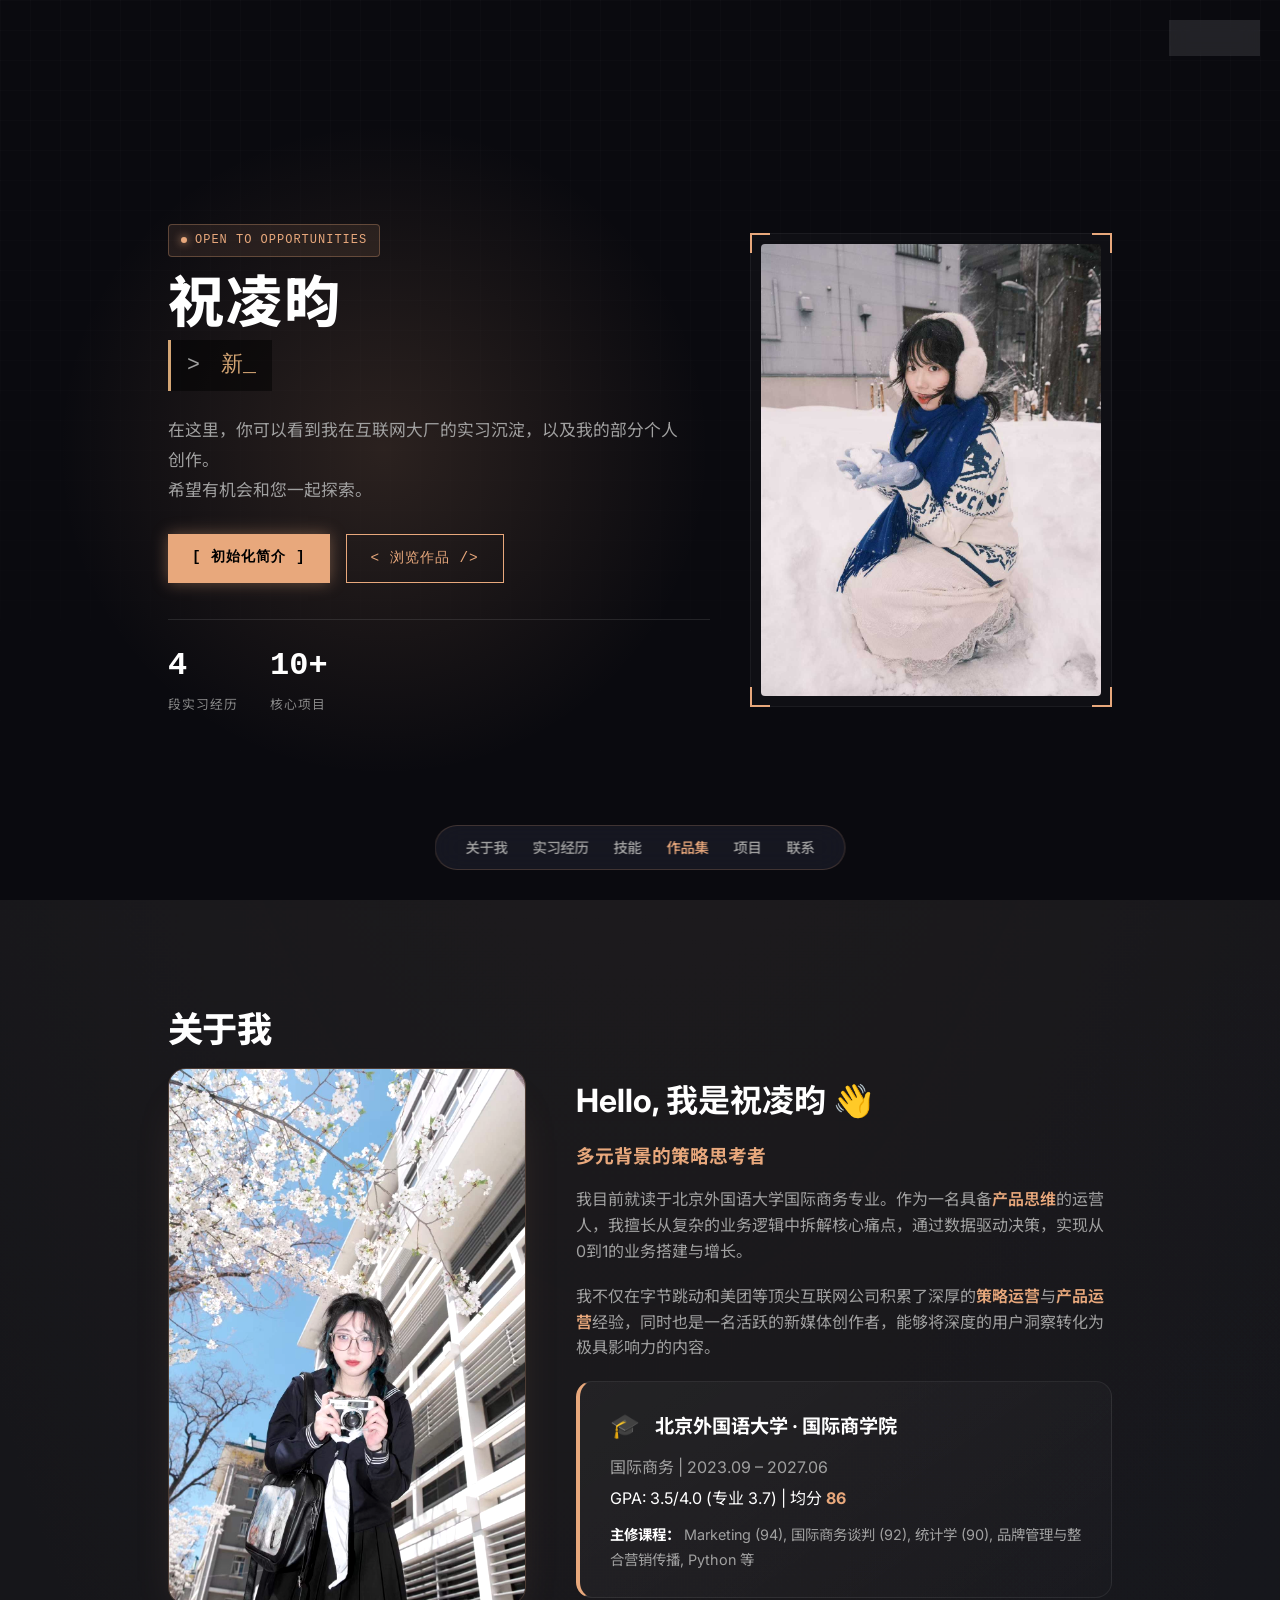
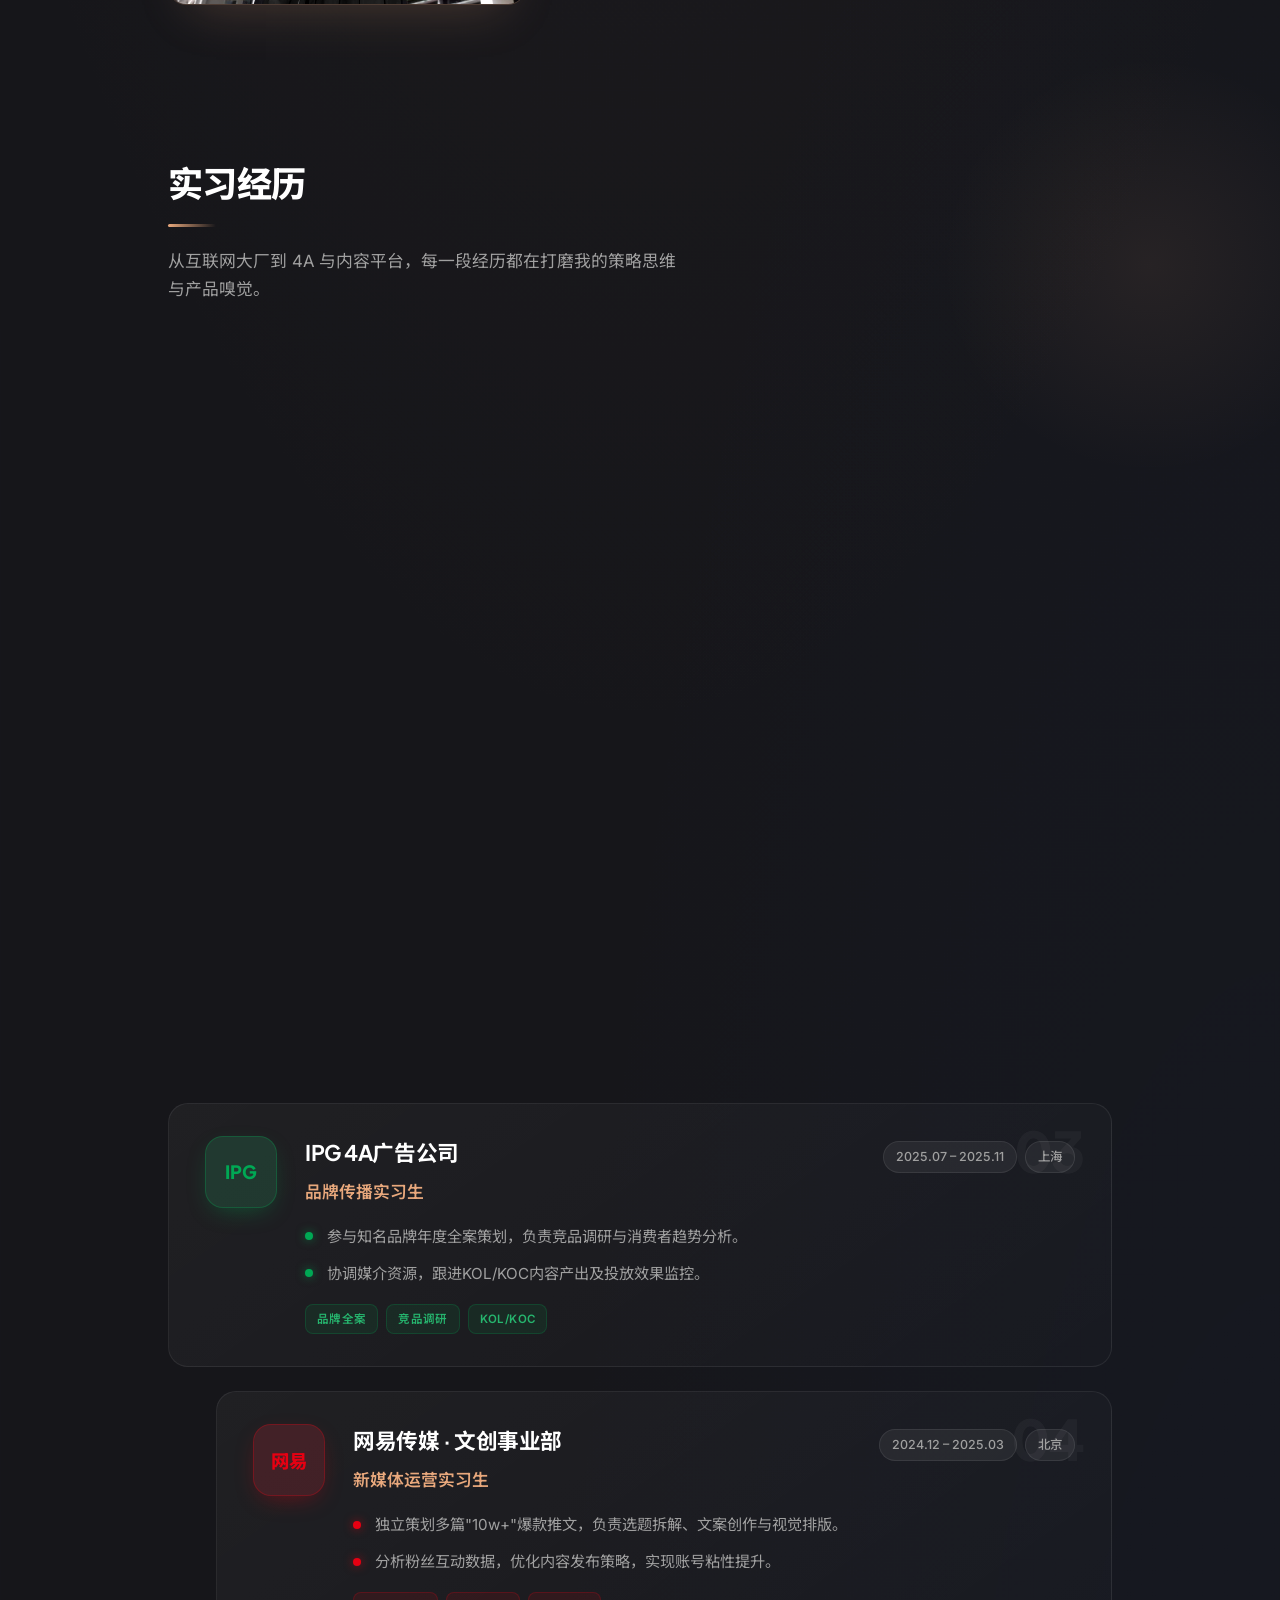
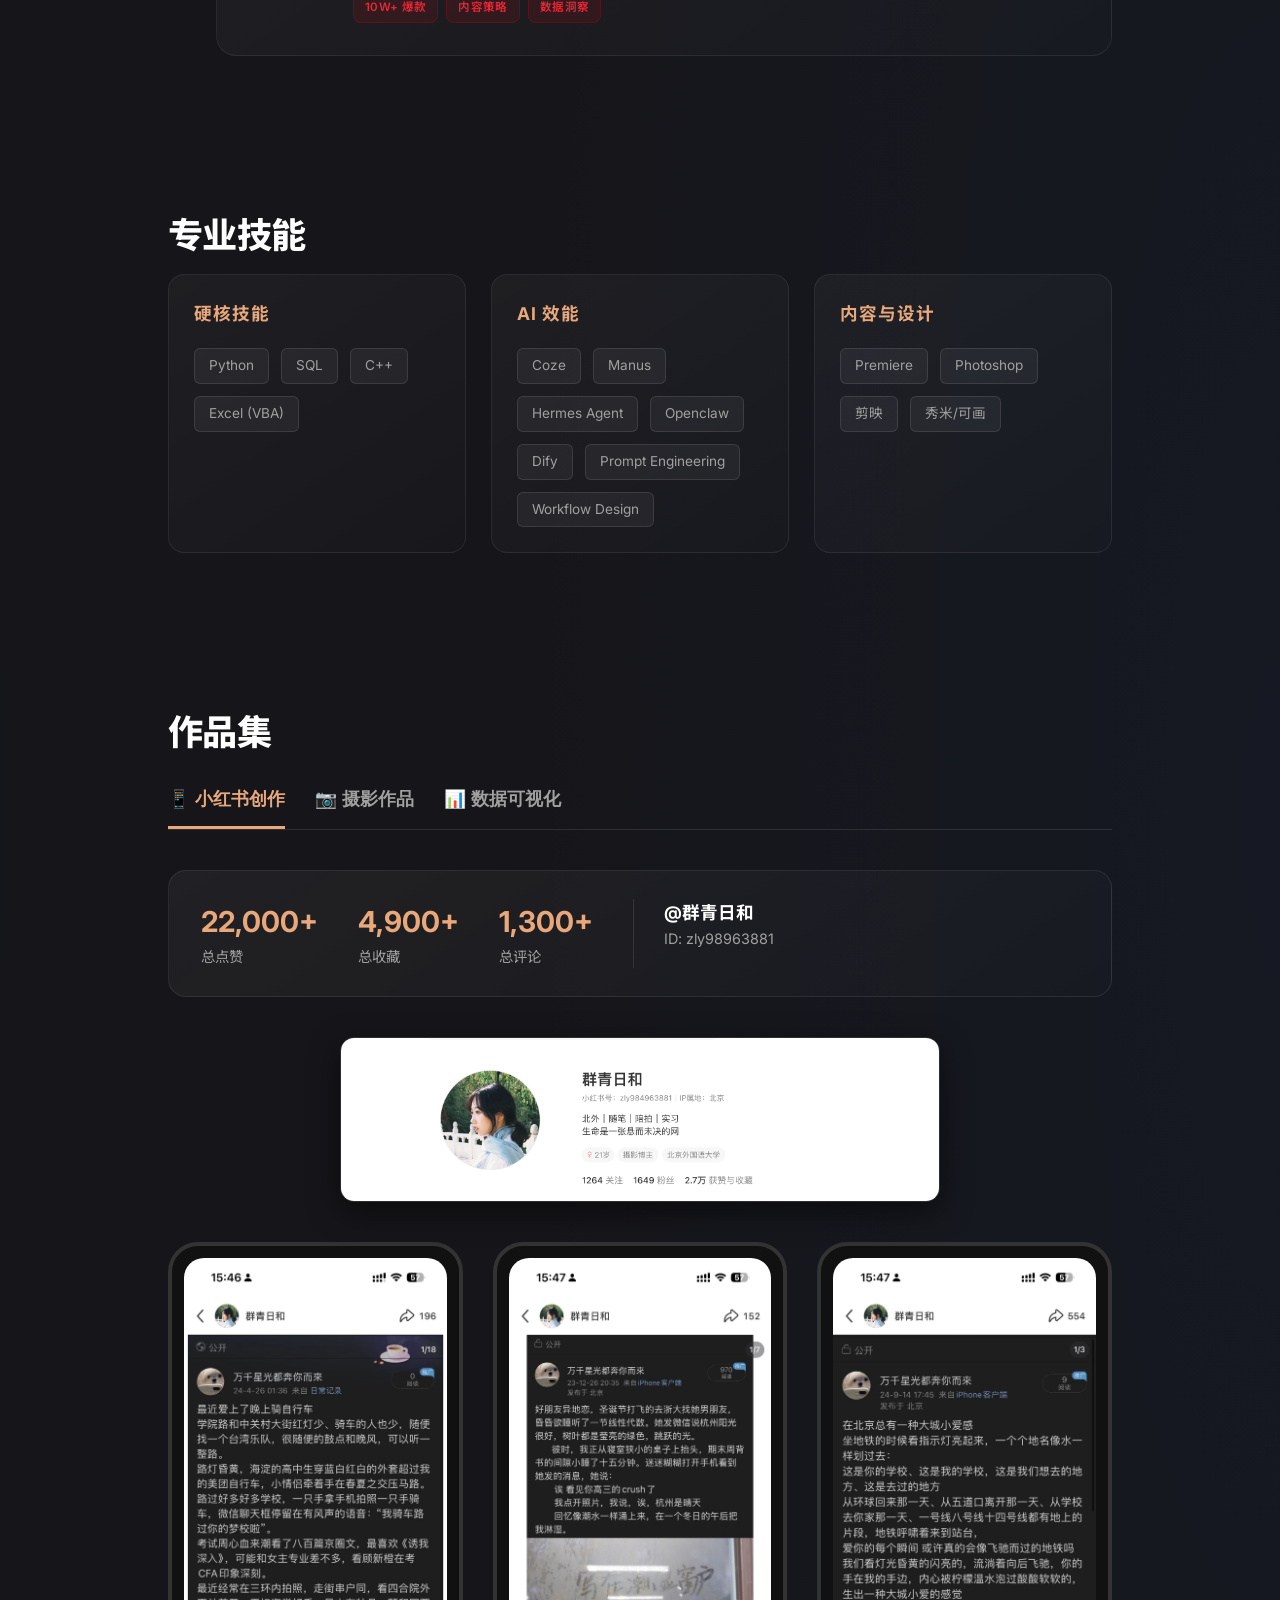
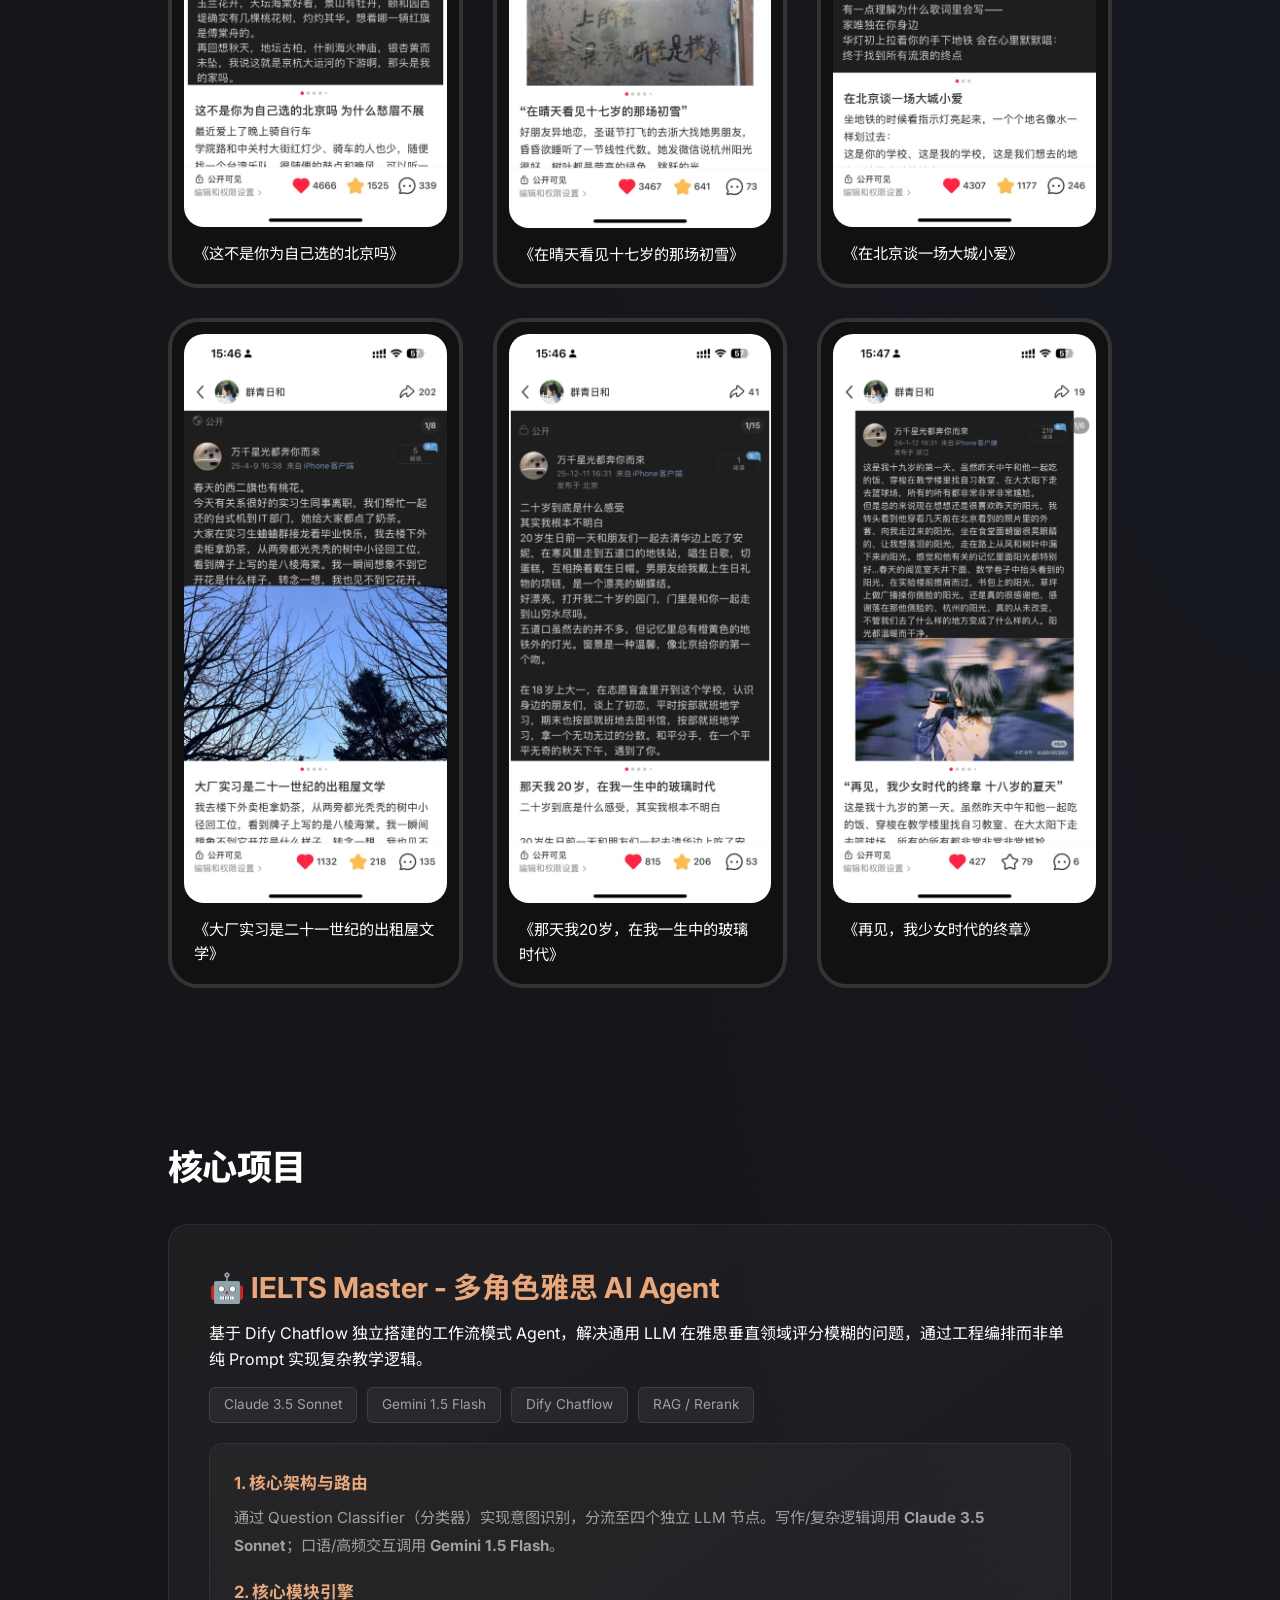
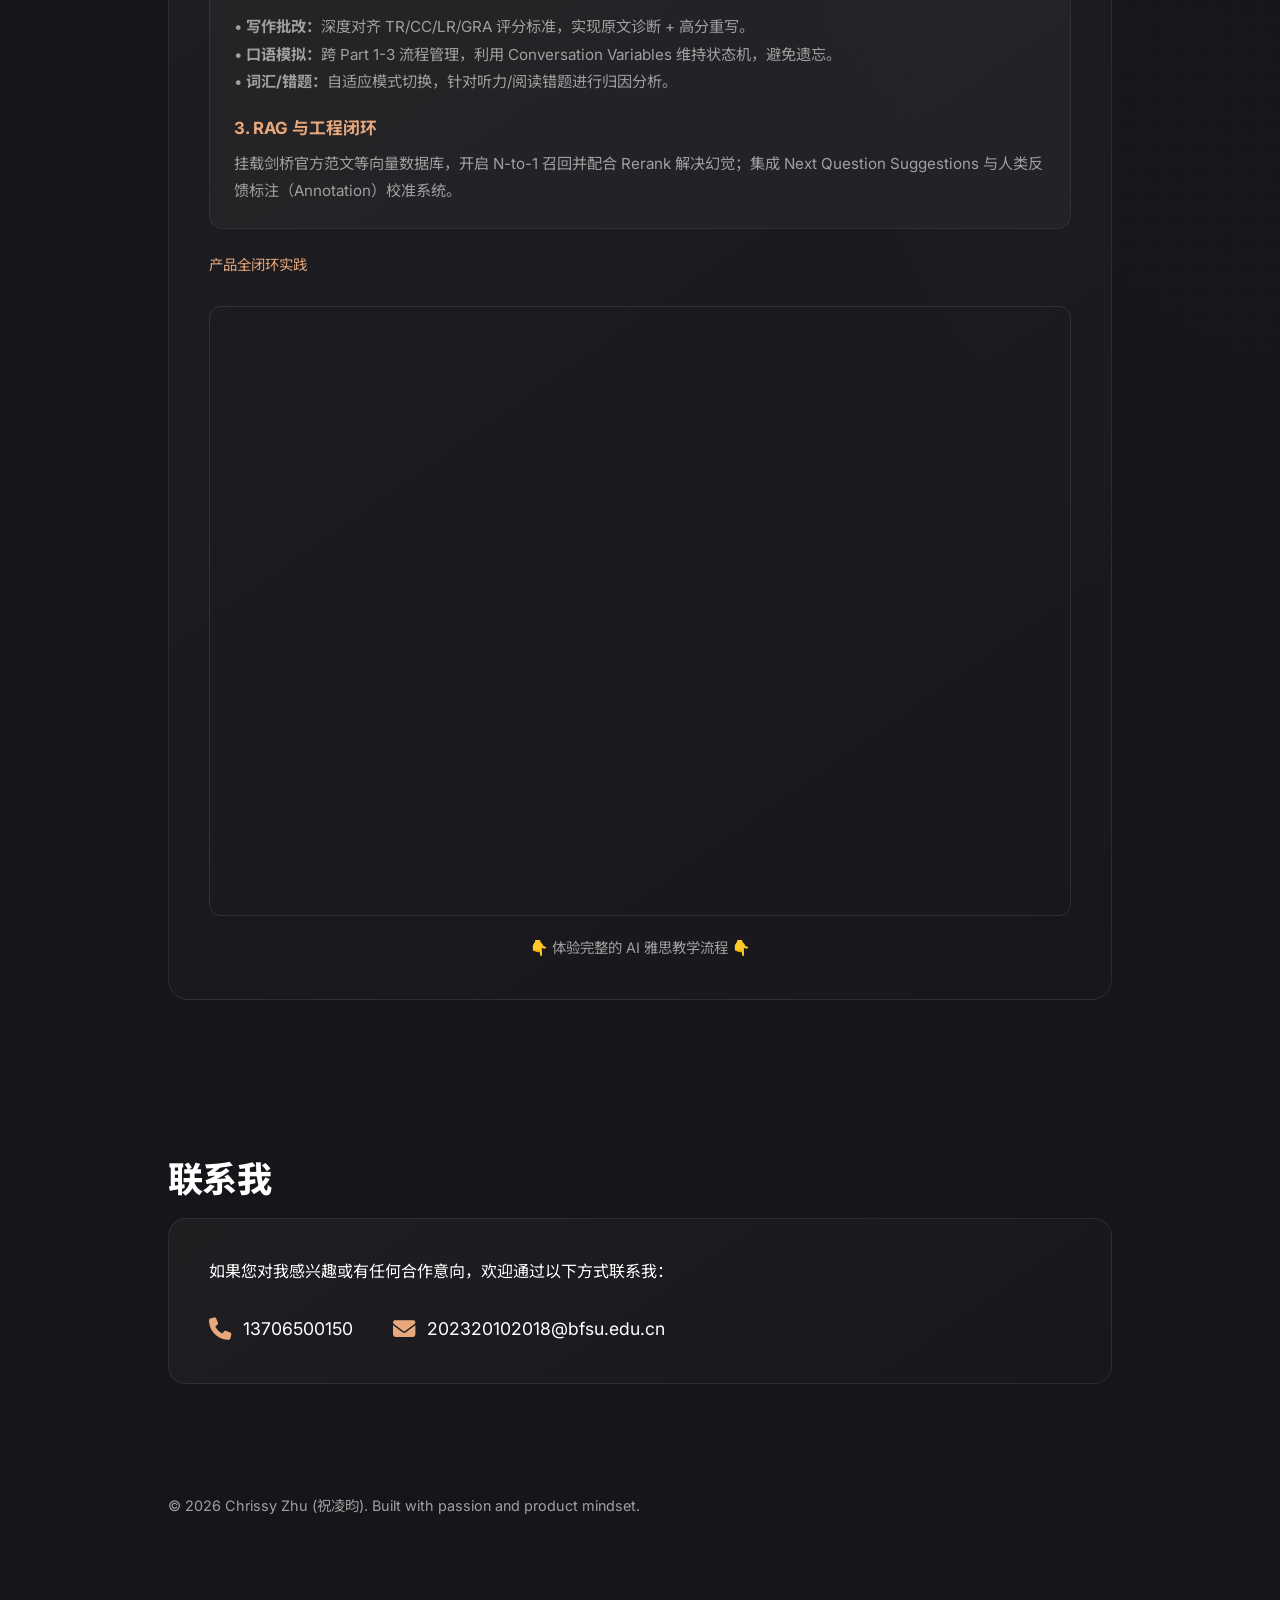
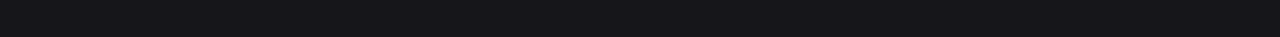
==== commit a0379dce: "Redesign personal portfolio with updated content and visuals. Refresh hero, experience cards, IELTS " ====
--- a/index.html
+++ b/index.html
@@ -1,9 +1,16 @@
-<!DOCTYPE html><html lang="zh-CN"><head>
+<!DOCTYPE html>
+<html lang="zh-CN">
+<head>
     <meta charset="UTF-8">
     <meta name="viewport" content="width=device-width, initial-scale=1.0">
-    <title>祝凌昀 - 个人主页 | Portfolio</title>
+    <meta name="description" content="祝凌昀 Chrissy Zhu — 策略运营 · 产品运营 · 新媒体创作。字节跳动、美团实习经历与作品集。">
+    <meta name="theme-color" content="#16161a">
+    <meta property="og:title" content="祝凌昀 | Chrissy Zhu">
+    <meta property="og:description" content="策略思考者 · 产品思维 · 内容创作者">
+    <meta property="og:image" content="portfolio_images/hero_portrait.jpg">
+    <title>祝凌昀 | Chrissy Zhu - Portfolio</title>
     <link rel="stylesheet" href="https://cdnjs.cloudflare.com/ajax/libs/font-awesome/6.4.0/css/all.min.css">
-    <link href="https://fonts.googleapis.com/css2?family=Inter:wght@300;400;600;700&amp;family=Noto+Sans+SC:wght@300;400;700&amp;display=swap" rel="stylesheet">
+    <link href="https://fonts.googleapis.com/css2?family=Inter:wght@300;400;500;600;700&family=Noto+Sans+SC:wght@300;400;500;700&family=Plus+Jakarta+Sans:wght@500;600;700;800&display=swap" rel="stylesheet">
     <style>
         :root {
             --bg-dark: #16161a;
@@ -29,10 +36,24 @@
 
         body {
             background-color: var(--bg-dark);
+            background-image:
+                radial-gradient(ellipse 80% 50% at 50% -20%, rgba(232, 168, 124, 0.08), transparent),
+                radial-gradient(ellipse 60% 40% at 100% 50%, rgba(22, 100, 255, 0.04), transparent);
             color: var(--text-main);
             font-family: 'Inter', 'Noto Sans SC', sans-serif;
             line-height: 1.6;
             overflow-x: hidden;
+        }
+
+        .reveal {
+            opacity: 0;
+            transform: translateY(24px);
+            transition: opacity 0.6s ease, transform 0.6s ease;
+        }
+
+        .reveal.visible {
+            opacity: 1;
+            transform: translateY(0);
         }
 
         /* Language Toggle */
@@ -72,102 +93,211 @@
             padding: 100px 10% 50px;
             max-width: 1200px;
             margin: 0 auto;
+            scroll-margin-top: 24px;
         }
 
         /* Hero Section */
-        /* ================= 科技感 Hero 样式 ================= */
         #hero.tech-hero {
-            min-height: 85vh;
-            width: 100vw;
+            min-height: 100vh;
+            width: 100%;
             position: relative;
             background-color: #0a0a0f;
             overflow: hidden;
             display: flex;
             align-items: center;
             justify-content: center;
-            padding-top: 20px;
+            padding: 80px 0 40px;
         }
 
         .tech-bg-grid {
-            position: absolute; top: 0; left: 0; right: 0; bottom: 0;
+            position: absolute;
+            inset: 0;
             background-image: linear-gradient(rgba(255, 255, 255, 0.03) 1px, transparent 1px),
                               linear-gradient(90deg, rgba(255, 255, 255, 0.03) 1px, transparent 1px);
-            background-size: 30px 30px; z-index: 0; opacity: 0.5;
+            background-size: 30px 30px;
+            z-index: 0;
+            opacity: 0.5;
             mask-image: linear-gradient(to bottom, rgba(0,0,0,1) 0%, rgba(0,0,0,0) 100%);
             -webkit-mask-image: linear-gradient(to bottom, rgba(0,0,0,1) 0%, rgba(0,0,0,0) 100%);
         }
 
         .tech-glow-orb {
-            position: absolute; width: 60vw; height: 60vw;
+            position: absolute;
+            width: 60vw;
+            height: 60vw;
             background: radial-gradient(circle, rgba(232, 168, 124, 0.15) 0%, transparent 60%);
-            top: 50%; left: 0; transform: translateY(-50%); z-index: 0; pointer-events: none;
+            top: 50%;
+            left: 0;
+            transform: translateY(-50%);
+            z-index: 0;
+            pointer-events: none;
         }
 
         .hero-container {
-            position: relative; z-index: 1; width: 100%; max-width: 1200px;
-            margin: 0 auto; padding: 0 5%; display: flex; align-items: center;
-            justify-content: space-between; gap: 20px;
+            position: relative;
+            z-index: 1;
+            width: 100%;
+            max-width: 1200px;
+            margin: 0 auto;
+            padding: 0 10%;
+            display: flex;
+            align-items: center;
+            justify-content: space-between;
+            gap: 40px;
         }
 
         .hero-text-side { flex: 1.2; text-align: left; }
 
         .status-badge {
-            display: inline-flex; align-items: center; gap: 8px; padding: 6px 12px;
-            background: rgba(232, 168, 124, 0.1); border: 1px solid rgba(232, 168, 124, 0.3);
-            border-radius: 4px; font-size: 0.75rem; color: var(--accent-pink);
-            letter-spacing: 1px; margin-bottom: 12px; font-family: monospace;
-        }
+            display: inline-flex;
+            align-items: center;
+            gap: 8px;
+            padding: 6px 12px;
+            background: rgba(232, 168, 124, 0.1);
+            border: 1px solid rgba(232, 168, 124, 0.3);
+            border-radius: 4px;
+            font-size: 0.75rem;
+            color: var(--accent-pink);
+            letter-spacing: 1px;
+            margin-bottom: 12px;
+            font-family: monospace;
+        }
+
         .pulse-dot {
-            width: 6px; height: 6px; background: var(--accent-pink); border-radius: 50%;
-            box-shadow: 0 0 8px var(--accent-pink); animation: pulse-dot 1.5s infinite;
-        }
-        @keyframes pulse-dot { 0%, 100% { opacity: 1; box-shadow: 0 0 8px var(--accent-pink); } 50% { opacity: 0.4; box-shadow: 0 0 2px var(--accent-pink); } }
-
-        .glitch-title { font-size: 3.0rem; font-weight: 800; line-height: 1; margin-bottom: 10px;
-            color: #ffffff; text-shadow: 0 0 20px rgba(255,255,255,0.1); letter-spacing: 2px;
+            width: 6px;
+            height: 6px;
+            background: var(--accent-pink);
+            border-radius: 50%;
+            box-shadow: 0 0 8px var(--accent-pink);
+            animation: pulse-dot 1.5s infinite;
+        }
+
+        @keyframes pulse-dot {
+            0%, 100% { opacity: 1; box-shadow: 0 0 8px var(--accent-pink); }
+            50% { opacity: 0.4; box-shadow: 0 0 2px var(--accent-pink); }
+        }
+
+        .glitch-title {
+            font-family: 'Plus Jakarta Sans', 'Noto Sans SC', sans-serif;
+            font-size: clamp(2.5rem, 5vw, 3.5rem);
+            font-weight: 800;
+            line-height: 1.1;
+            margin-bottom: 10px;
+            color: #ffffff;
+            letter-spacing: 2px;
         }
 
         .role-terminal {
-            font-family: monospace; font-size: 1.5rem; color: var(--accent-gold); margin-bottom: 24px;
-            background: rgba(0,0,0,0.5); padding: 8px 16px; border-left: 3px solid var(--accent-gold); display: inline-block;
-        }
+            font-family: monospace;
+            font-size: 1.35rem;
+            color: var(--accent-gold);
+            margin-bottom: 24px;
+            background: rgba(0,0,0,0.5);
+            padding: 8px 16px;
+            border-left: 3px solid var(--accent-gold);
+            display: inline-block;
+        }
+
         .prompt-arrow { color: #a0a0a0; margin-right: 8px; }
+        .typewriter { min-height: 1.2em; }
         .cursor { animation: blink 1s step-end infinite; }
         @keyframes blink { 50% { opacity: 0; } }
 
-        .hero-desc { font-size: 1.1rem; color: #a0a0a0; line-height: 1.8; max-width: 90%; margin-bottom: 30px; }
-
-        .hero-action-group { display: flex; gap: 16px; margin-bottom: 40px; }
-        .tech-btn { font-family: monospace; padding: 12px 24px; font-size: 0.9rem; letter-spacing: 1px; text-decoration: none; transition: all 0.3s ease; position: relative; overflow: hidden; }
-        .primary-tech { background: var(--accent-pink); color: #000; font-weight: bold; box-shadow: 0 0 15px rgba(232, 168, 124, 0.4); }
-        .primary-tech:hover { background: #fff; box-shadow: 0 0 25px rgba(255, 255, 255, 0.6); transform: translateY(-2px); }
-        .secondary-tech { background: transparent; color: var(--accent-pink); border: 1px solid var(--accent-pink); }
-        .secondary-tech:hover { background: rgba(232, 168, 124, 0.1); box-shadow: inset 0 0 10px rgba(232, 168, 124, 0.2); }
-
-        .tech-stats { display: flex; gap: 20px; border-top: 1px solid rgba(255,255,255,0.1); padding-top: 20px; }
-        .stat-item { display: flex; flex-direction: column; }
-        .stat-num { font-size: 2rem; font-weight: 700; color: #fff; font-family: monospace; }
-        .stat-label { font-size: 0.8rem; color: #888; text-transform: uppercase; letter-spacing: 1px; }
+        .hero-desc {
+            font-size: 1.05rem;
+            color: var(--text-muted);
+            line-height: 1.8;
+            max-width: 520px;
+            margin-bottom: 28px;
+        }
+
+        .hero-action-group { display: flex; gap: 16px; margin-bottom: 36px; flex-wrap: wrap; }
+
+        .tech-btn {
+            font-family: monospace;
+            padding: 12px 24px;
+            font-size: 0.9rem;
+            letter-spacing: 1px;
+            text-decoration: none;
+            transition: all 0.3s ease;
+        }
+
+        .primary-tech {
+            background: var(--accent-pink);
+            color: #000;
+            font-weight: bold;
+            box-shadow: 0 0 15px rgba(232, 168, 124, 0.4);
+        }
+
+        .primary-tech:hover {
+            background: #fff;
+            box-shadow: 0 0 25px rgba(255, 255, 255, 0.6);
+            transform: translateY(-2px);
+        }
+
+        .secondary-tech {
+            background: transparent;
+            color: var(--accent-pink);
+            border: 1px solid var(--accent-pink);
+        }
+
+        .secondary-tech:hover {
+            background: rgba(232, 168, 124, 0.1);
+        }
+
+        .tech-stats {
+            display: flex;
+            gap: 32px;
+            border-top: 1px solid rgba(255,255,255,0.1);
+            padding-top: 20px;
+        }
+
+        .tech-stats .stat-num {
+            font-size: 2rem;
+            font-weight: 700;
+            color: #fff;
+            font-family: monospace;
+            display: block;
+        }
+
+        .tech-stats .stat-label {
+            font-size: 0.8rem;
+            color: #888;
+            text-transform: uppercase;
+            letter-spacing: 1px;
+        }
 
         .hero-image-side { flex: 0.8; display: flex; justify-content: flex-end; }
-        .image-frame { position: relative; padding: 10px; background: rgba(255,255,255,0.02); border: 1px solid rgba(255,255,255,0.05); }
-        .image-frame img { display: block; width: 100%; max-width: 400px; height: auto; aspect-ratio: 3/4; object-fit: cover; /* filter removed */ }
-        .image-overlay-scanline { position: absolute; top: 10px; left: 10px; right: 10px; bottom: 10px; background: repeating-linear-gradient(to bottom, transparent 0%, transparent 2px, rgba(0,0,0,0.1) 2px, rgba(0,0,0,0.1) 4px); pointer-events: none; }
-        .corner { position: absolute; width: 20px; height: 20px; border-color: var(--accent-pink); border-style: solid; }
+
+        .image-frame {
+            position: relative;
+            padding: 10px;
+            background: rgba(255,255,255,0.02);
+            border: 1px solid rgba(255,255,255,0.05);
+        }
+
+        .image-frame img {
+            display: block;
+            width: 100%;
+            max-width: 380px;
+            height: auto;
+            aspect-ratio: 3/4;
+            object-fit: cover;
+            border-radius: 4px;
+        }
+
+        .corner {
+            position: absolute;
+            width: 20px;
+            height: 20px;
+            border-color: var(--accent-pink);
+            border-style: solid;
+        }
+
         .top-left { top: -1px; left: -1px; border-width: 2px 0 0 2px; }
         .top-right { top: -1px; right: -1px; border-width: 2px 2px 0 0; }
         .bottom-left { bottom: -1px; left: -1px; border-width: 0 0 2px 2px; }
         .bottom-right { bottom: -1px; right: -1px; border-width: 0 2px 2px 0; }
-
-        @media (max-width: 992px) {
-            .hero-container { flex-direction: column; text-align: center; gap: 30px; padding-top: 40px; }
-            .hero-text-side { flex: none; display: flex; flex-direction: column; align-items: center; }
-            .hero-desc { text-align: center; }
-            .tech-stats { justify-content: center; }
-            .hero-image-side { flex: none; justify-content: center; }
-            .glitch-title { font-size: 3.0rem; }
-        }
-
 
         /* About Section */
         .about-container {
@@ -178,15 +308,27 @@
         }
 
         .about-image {
-            border-radius: 14px;
+            border-radius: 18px;
             overflow: hidden;
-            border: 1px solid rgba(232, 168, 124, 0.3);
+            border: 1px solid rgba(232, 168, 124, 0.25);
+            box-shadow: 0 24px 48px -24px rgba(232, 168, 124, 0.25);
+            transition: transform 0.5s ease, box-shadow 0.5s ease;
+        }
+
+        .about-image:hover {
+            transform: translateY(-4px) rotate(-0.5deg);
+            box-shadow: 0 32px 56px -20px rgba(232, 168, 124, 0.35);
         }
 
         .about-image img {
             width: 100%;
             display: block;
-            filter: grayscale(20%) contrast(110%);
+            filter: grayscale(15%) contrast(108%);
+            transition: transform 0.6s ease;
+        }
+
+        .about-image:hover img {
+            transform: scale(1.03);
         }
 
         .about-text h3 {
@@ -195,7 +337,7 @@
         }
 
         .about-text p {
-            margin-bottom: 12px;
+            margin-bottom: 20px;
             color: var(--text-muted);
         }
 
@@ -206,9 +348,10 @@
 
         /* Education Card */
         .edu-card {
-            background: var(--bg-card);
+            background: linear-gradient(145deg, rgba(255, 255, 255, 0.045) 0%, rgba(255, 255, 255, 0.01) 100%);
             padding: 25px 30px;
-            border-radius: 14px;
+            border-radius: 16px;
+            border: 1px solid rgba(255, 255, 255, 0.07);
             border-left: 4px solid var(--accent-pink);
             margin-top: 20px;
             transition: var(--transition);
@@ -216,6 +359,8 @@
 
         .edu-card:hover {
             background: var(--bg-card-hover);
+            border-color: rgba(232, 168, 124, 0.25);
+            transform: translateY(-2px);
         }
 
         .edu-header {
@@ -244,6 +389,17 @@
         .edu-gpa .highlight {
             color: var(--accent-pink);
             font-weight: 700;
+        }
+
+        .edu-courses {
+            margin-top: 12px;
+            font-size: 0.9rem;
+            color: var(--text-muted);
+            line-height: 1.7;
+        }
+
+        .edu-courses strong {
+            color: var(--text-main);
         }
 
         /* Vertical Navigation */
@@ -275,9 +431,29 @@
         }
 
         h2.section-title {
+            font-family: 'Plus Jakarta Sans', 'Noto Sans SC', sans-serif;
             font-size: 2.2rem;
-            margin-bottom: 1.5rem;
-            font-weight: 700;
+            margin-bottom: 0.75rem;
+            font-weight: 800;
+            letter-spacing: -0.02em;
+        }
+
+        .section-lead {
+            color: var(--text-muted);
+            font-size: 1.05rem;
+            margin-bottom: 3rem;
+            max-width: 520px;
+            line-height: 1.7;
+        }
+
+        .section-lead::before {
+            content: '';
+            display: block;
+            width: 48px;
+            height: 3px;
+            background: linear-gradient(90deg, var(--accent-pink), transparent);
+            border-radius: 2px;
+            margin-bottom: 1.25rem;
         }
 
         /* Bilingual toggle */
@@ -285,104 +461,217 @@
             display: none !important;
         }
 
-        /* Vertical Timeline */
-        .vertical-timeline {
+        /* Experience Section */
+        #internships {
             position: relative;
-            padding-left: 40px;
-            margin-top: 20px;
-        }
-
-        .vertical-timeline::before {
+        }
+
+        #internships::before {
             content: '';
             position: absolute;
-            left: 15px;
             top: 0;
-            bottom: 0;
-            width: 3px;
-            background: linear-gradient(to bottom, 
-                #1664ff 0%, #1664ff 25%, 
-                #ffc300 25%, #ffc300 50%, 
-                #00a854 50%, #00a854 75%, 
-                #e60012 75%, #e60012 100%);
-            border-radius: 3px;
-        }
-
-        .vt-item {
+            right: -10%;
+            width: 420px;
+            height: 420px;
+            background: radial-gradient(circle, rgba(232, 168, 124, 0.08) 0%, transparent 70%);
+            pointer-events: none;
+            z-index: -1;
+        }
+
+        .exp-grid {
+            display: flex;
+            flex-direction: column;
+            gap: 24px;
+        }
+
+        .exp-card {
+            --brand: var(--accent-pink);
+            display: grid;
+            grid-template-columns: 72px 1fr;
+            gap: 28px;
+            align-items: start;
+            padding: 32px 36px;
+            border-radius: 20px;
+            background: linear-gradient(145deg, rgba(255, 255, 255, 0.045) 0%, rgba(255, 255, 255, 0.01) 100%);
+            border: 1px solid rgba(255, 255, 255, 0.07);
             position: relative;
-            margin-bottom: 50px;
-        }
-
-        .vt-node {
+            overflow: hidden;
+            transition: transform 0.55s cubic-bezier(0.4, 0, 0.2, 1),
+                        opacity 0.55s ease,
+                        border-color 0.45s ease,
+                        box-shadow 0.45s ease;
+            opacity: 0;
+            transform: translateY(28px);
+        }
+
+        .exp-card.visible {
+            opacity: 1;
+            transform: translateY(0);
+        }
+
+        .exp-card:nth-child(even) {
+            margin-left: clamp(0px, 4vw, 48px);
+        }
+
+        .exp-card::after {
+            content: '';
             position: absolute;
-            left: -33px;
-            top: 5px;
-            width: 16px;
-            height: 16px;
-            border-radius: 50%;
-            border: 3px solid currentColor;
-            background: var(--bg-dark);
-            z-index: 2;
-            transition: all 0.4s ease;
-        }
-
-        .vt-item.active .vt-node {
-            background: currentColor;
-            transform: scale(1.3);
-            box-shadow: 0 0 15px currentColor;
-        }
-
-        .vt-card {
-            background: var(--bg-card);
-            padding: 25px;
-            border-radius: 14px;
-            transition: var(--transition);
-        }
-
-        .vt-card:hover {
-            background: var(--bg-card-hover);
-        }
-
-        .vt-company {
-            font-size: 1.3rem;
+            inset: 0;
+            background: linear-gradient(120deg, color-mix(in srgb, var(--brand) 12%, transparent), transparent 55%);
+            opacity: 0;
+            transition: opacity 0.45s ease;
+            pointer-events: none;
+        }
+
+        .exp-card:hover {
+            transform: translateY(-4px);
+            border-color: color-mix(in srgb, var(--brand) 35%, rgba(255, 255, 255, 0.1));
+            box-shadow: 0 20px 50px -20px color-mix(in srgb, var(--brand) 25%, transparent);
+        }
+
+        .exp-card:hover::after {
+            opacity: 1;
+        }
+
+        .exp-card[data-brand="bytedance"] { --brand: var(--bytedance-blue); }
+        .exp-card[data-brand="meituan"] { --brand: var(--meituan-yellow); }
+        .exp-card[data-brand="ipg"] { --brand: var(--ipg-green); }
+        .exp-card[data-brand="netease"] { --brand: var(--netease-red); }
+
+        .exp-index {
+            position: absolute;
+            top: 18px;
+            right: 28px;
+            font-family: 'Plus Jakarta Sans', sans-serif;
+            font-size: 3.5rem;
+            font-weight: 800;
+            line-height: 1;
+            color: rgba(255, 255, 255, 0.04);
+            letter-spacing: -0.04em;
+            user-select: none;
+        }
+
+        .exp-brand {
+            width: 72px;
+            height: 72px;
+            border-radius: 18px;
+            display: flex;
+            align-items: center;
+            justify-content: center;
+            font-family: 'Plus Jakarta Sans', 'Noto Sans SC', sans-serif;
+            font-weight: 800;
+            font-size: 1.15rem;
+            color: var(--brand);
+            background: color-mix(in srgb, var(--brand) 14%, rgba(255, 255, 255, 0.04));
+            border: 1px solid color-mix(in srgb, var(--brand) 30%, transparent);
+            box-shadow: 0 8px 24px -8px color-mix(in srgb, var(--brand) 40%, transparent);
+            flex-shrink: 0;
+            position: relative;
+            z-index: 1;
+        }
+
+        .exp-body {
+            position: relative;
+            z-index: 1;
+            min-width: 0;
+        }
+
+        .exp-top {
+            display: flex;
+            flex-wrap: wrap;
+            align-items: baseline;
+            gap: 12px 16px;
+            margin-bottom: 6px;
+        }
+
+        .exp-company {
+            font-family: 'Plus Jakarta Sans', 'Noto Sans SC', sans-serif;
+            font-size: 1.35rem;
             font-weight: 700;
             color: var(--text-main);
-            margin-bottom: 5px;
-        }
-
-        .vt-role {
-            font-size: 1.1rem;
+            letter-spacing: -0.02em;
+        }
+
+        .exp-pills {
+            display: flex;
+            flex-wrap: wrap;
+            gap: 8px;
+            margin-left: auto;
+        }
+
+        .exp-pill {
+            font-size: 0.78rem;
+            font-weight: 500;
+            padding: 5px 12px;
+            border-radius: 999px;
+            color: var(--text-muted);
+            background: rgba(255, 255, 255, 0.06);
+            border: 1px solid rgba(255, 255, 255, 0.08);
+            white-space: nowrap;
+        }
+
+        .exp-pill--active {
+            color: var(--brand);
+            background: color-mix(in srgb, var(--brand) 12%, transparent);
+            border-color: color-mix(in srgb, var(--brand) 25%, transparent);
+        }
+
+        .exp-role {
+            font-size: 1.05rem;
+            font-weight: 600;
             color: var(--accent-pink);
-            font-weight: 600;
-            margin-bottom: 8px;
-        }
-
-        .vt-meta {
-            font-size: 0.9rem;
-            color: var(--text-muted);
-            margin-bottom: 15px;
-        }
-
-        .vt-list {
+            margin-bottom: 18px;
+        }
+
+        .exp-list {
             list-style: none;
-        }
-
-        .vt-list li {
+            display: flex;
+            flex-direction: column;
+            gap: 12px;
+            margin-bottom: 18px;
+        }
+
+        .exp-list li {
             position: relative;
-            padding-left: 20px;
-            margin-bottom: 10px;
+            padding-left: 22px;
             color: var(--text-muted);
             font-size: 0.95rem;
-        }
-
-        .vt-list li::before {
-            content: '▷';
+            line-height: 1.65;
+        }
+
+        .exp-list li::before {
+            content: '';
             position: absolute;
             left: 0;
-            color: var(--accent-pink);
-        }
-
-        .vt-list b {
+            top: 0.55em;
+            width: 8px;
+            height: 8px;
+            border-radius: 50%;
+            background: var(--brand);
+            box-shadow: 0 0 10px color-mix(in srgb, var(--brand) 60%, transparent);
+        }
+
+        .exp-list b {
             color: var(--text-main);
+            font-weight: 600;
+        }
+
+        .exp-tags {
+            display: flex;
+            flex-wrap: wrap;
+            gap: 8px;
+        }
+
+        .exp-tag {
+            font-size: 0.72rem;
+            font-weight: 600;
+            letter-spacing: 0.03em;
+            text-transform: uppercase;
+            padding: 5px 11px;
+            border-radius: 8px;
+            color: color-mix(in srgb, var(--brand) 85%, white);
+            background: color-mix(in srgb, var(--brand) 10%, transparent);
+            border: 1px solid color-mix(in srgb, var(--brand) 22%, transparent);
         }
 
         /* Skills */
@@ -393,19 +682,22 @@
         }
 
         .skill-category {
-            background: var(--bg-card);
+            background: linear-gradient(145deg, rgba(255, 255, 255, 0.04) 0%, rgba(255, 255, 255, 0.01) 100%);
             padding: 25px;
-            border-radius: 14px;
+            border-radius: 16px;
+            border: 1px solid rgba(255, 255, 255, 0.07);
             transition: var(--transition);
         }
 
         .skill-category:hover {
             background: var(--bg-card-hover);
+            border-color: rgba(232, 168, 124, 0.2);
+            transform: translateY(-3px);
         }
 
         .skill-category h4 {
             color: var(--accent-pink);
-            margin-bottom: 12px;
+            margin-bottom: 20px;
             font-size: 1.1rem;
             text-transform: uppercase;
             letter-spacing: 1px;
@@ -468,11 +760,12 @@
         /* Xiaohongshu Grid */
         .xhs-stats {
             display: flex;
-            gap: 20px;
+            gap: 40px;
             margin-bottom: 40px;
-            background: var(--bg-card);
-            padding: 25px;
-            border-radius: 14px;
+            background: linear-gradient(145deg, rgba(255, 255, 255, 0.05) 0%, rgba(255, 255, 255, 0.01) 100%);
+            padding: 28px 32px;
+            border-radius: 18px;
+            border: 1px solid rgba(255, 255, 255, 0.08);
         }
 
         .stat-item { text-align: left; }
@@ -497,6 +790,90 @@
         .mockup img { width: 100%; border-radius: 20px; display: block; }
         .mockup-caption { padding: 15px 10px 5px; font-size: 0.95rem; color: var(--text-main); }
 
+        .xhs-profile-wrap {
+            margin-bottom: 40px;
+            display: flex;
+            justify-content: center;
+        }
+
+        .xhs-profile-link {
+            position: relative;
+            display: block;
+            max-width: 600px;
+            width: 100%;
+            border-radius: 14px;
+            overflow: hidden;
+            box-shadow: 0 10px 30px rgba(0,0,0,0.5);
+            border: 1px solid rgba(255,255,255,0.1);
+            text-decoration: none;
+        }
+
+        .xhs-profile-link img {
+            width: 100%;
+            display: block;
+            transition: transform 0.4s ease, filter 0.4s ease;
+        }
+
+        .xhs-profile-cta {
+            position: absolute;
+            top: 50%;
+            left: 50%;
+            transform: translate(-50%, -50%) scale(0.95);
+            background: rgba(232, 168, 124, 0.95);
+            color: #16161a;
+            padding: 14px 28px;
+            border-radius: 30px;
+            font-weight: 700;
+            font-size: 1rem;
+            opacity: 0;
+            transition: all 0.3s ease;
+            display: inline-flex;
+            align-items: center;
+            gap: 8px;
+            white-space: nowrap;
+            pointer-events: none;
+        }
+
+        .xhs-profile-link:hover img {
+            transform: scale(1.03);
+            filter: brightness(0.55);
+        }
+
+        .xhs-profile-link:hover .xhs-profile-cta {
+            opacity: 1;
+            transform: translate(-50%, -50%) scale(1);
+        }
+
+        .project-details {
+            background: rgba(255,255,255,0.03);
+            border: 1px solid rgba(255,255,255,0.06);
+            padding: 24px;
+            border-radius: 14px;
+            margin-top: 20px;
+            font-size: 0.95rem;
+            line-height: 1.8;
+        }
+
+        .project-details-block {
+            margin-bottom: 18px;
+        }
+
+        .project-details-block:last-child {
+            margin-bottom: 0;
+        }
+
+        .project-details-block strong {
+            color: var(--accent-pink);
+            font-size: 1.05rem;
+            display: block;
+            margin-bottom: 6px;
+        }
+
+        .project-details-block span,
+        .project-details-block p {
+            color: var(--text-muted);
+        }
+
         /* Photo & Data Viz Grid */
         .gallery-grid {
             display: grid;
@@ -519,12 +896,70 @@
             transition: var(--transition);
         }
 
-        .gallery-item:hover img { transform: scale(1.05); filter: brightness(0.8); }
+        .gallery-item::after {
+            content: '⊕';
+            position: absolute;
+            inset: 0;
+            display: flex;
+            align-items: center;
+            justify-content: center;
+            font-size: 2rem;
+            color: #fff;
+            background: rgba(0,0,0,0.35);
+            opacity: 0;
+            transition: opacity 0.3s ease;
+        }
+
+        .gallery-item:hover img { transform: scale(1.06); }
+        .gallery-item:hover::after { opacity: 1; }
+
+        /* Lightbox */
+        .lightbox {
+            position: fixed;
+            inset: 0;
+            z-index: 2000;
+            background: rgba(0, 0, 0, 0.92);
+            display: flex;
+            align-items: center;
+            justify-content: center;
+            padding: 24px;
+            opacity: 0;
+            visibility: hidden;
+            transition: opacity 0.3s ease, visibility 0.3s ease;
+        }
+
+        .lightbox.open {
+            opacity: 1;
+            visibility: visible;
+        }
+
+        .lightbox img {
+            max-width: min(92vw, 1100px);
+            max-height: 88vh;
+            border-radius: 12px;
+            box-shadow: 0 24px 80px rgba(0,0,0,0.6);
+        }
+
+        .lightbox-close {
+            position: absolute;
+            top: 24px;
+            right: 28px;
+            background: none;
+            border: none;
+            color: #fff;
+            font-size: 2rem;
+            cursor: pointer;
+            opacity: 0.7;
+            transition: opacity 0.2s;
+        }
+
+        .lightbox-close:hover { opacity: 1; }
 
         /* AI Project Section */
         .ai-project {
-            background: var(--bg-card);
-            border-radius: 14px;
+            background: linear-gradient(145deg, rgba(255, 255, 255, 0.04) 0%, rgba(255, 255, 255, 0.01) 100%);
+            border: 1px solid rgba(255, 255, 255, 0.08);
+            border-radius: 20px;
             padding: 40px;
             margin-top: 30px;
         }
@@ -533,7 +968,9 @@
             display: flex;
             justify-content: space-between;
             align-items: flex-start;
+            gap: 24px;
             margin-bottom: 30px;
+            flex-wrap: wrap;
         }
 
         .ai-info h3 { font-size: 1.8rem; margin-bottom: 10px; color: var(--accent-pink); }
@@ -548,14 +985,15 @@
 
         /* Contact Section */
         .contact-container {
-            background: var(--bg-card);
+            background: linear-gradient(145deg, rgba(255, 255, 255, 0.04) 0%, rgba(255, 255, 255, 0.01) 100%);
+            border: 1px solid rgba(255, 255, 255, 0.08);
             padding: 40px;
-            border-radius: 14px;
+            border-radius: 18px;
         }
 
         .contact-links {
             display: flex;
-            gap: 20px;
+            gap: 40px;
             margin-top: 30px;
             flex-wrap: wrap;
         }
@@ -582,9 +1020,24 @@
         }
 
         /* Mobile Responsive */
+        @media (max-width: 992px) {
+            .hero-container {
+                flex-direction: column;
+                text-align: center;
+                padding: 0 5%;
+            }
+            .hero-text-side {
+                display: flex;
+                flex-direction: column;
+                align-items: center;
+            }
+            .hero-desc { text-align: center; }
+            .tech-stats { justify-content: center; }
+            .hero-image-side { justify-content: center; }
+        }
+
         @media (max-width: 768px) {
-            #hero { padding: 120px 5% 60px; }
-            .hero-content h1 { font-size: 2.5rem; }
+            #hero.tech-hero { padding: 100px 0 60px; min-height: auto; }
             section { padding: 80px 5% 40px; }
             .about-container { grid-template-columns: 1fr; gap: 30px; }
             nav { width: 90%; gap: 15px; padding: 10px 15px; }
@@ -592,1882 +1045,36 @@
             .xhs-stats { flex-direction: column; gap: 20px; }
             .tabs { gap: 15px; overflow-x: auto; white-space: nowrap; padding-bottom: 5px; }
             .contact-links { gap: 20px; flex-direction: column; }
-            .vertical-timeline { padding-left: 30px; }
-        }
-    
-        
-        /* 小红书图片点击提示 - FIXED */
-        .xhs-profile-container {
-            position: relative;
-            display: inline-block;
-            max-width: 600px;
-            width: 100%;
-            margin: 0 auto;
-            border-radius: 12px;
-            overflow: hidden;
-            box-shadow: 0 10px 30px rgba(0,0,0,0.5);
-            border: 1px solid rgba(255,255,255,0.1);
-        }
-        
-        .xhs-profile-container img {
-            width: 100%;
-            display: block;
-            transition: transform 0.4s ease, filter 0.4s ease;
-        }
-
-        .xhs-hover-overlay {
-            position: absolute;
-            top: 0; left: 0; right: 0; bottom: 0;
-            background: rgba(0, 0, 0, 0.4);
-            display: flex;
-            align-items: center;
-            justify-content: center;
-            opacity: 0;
-            transition: opacity 0.3s ease;
-        }
-
-        .xhs-hover-btn {
-            background: var(--accent-pink);
-            color: #16161a;
-            padding: 12px 24px;
-            border-radius: 30px;
-            font-weight: bold;
-            font-size: 1rem;
-            transform: translateY(20px);
-            transition: transform 0.3s ease;
-            display: flex;
-            align-items: center;
-            gap: 8px;
-            box-shadow: 0 5px 15px rgba(0,0,0,0.5);
-        }
-
-        .xhs-profile-container:hover .xhs-hover-overlay {
-            opacity: 1;
-        }
-
-        .xhs-profile-container:hover img {
-            transform: scale(1.03);
-        }
-
-        .xhs-profile-container:hover .xhs-hover-btn {
-            transform: translateY(0);
-        }
-</style>
-<script type="module">
-
-          !function(e,t){if("object"==typeof exports&&"object"==typeof module)module.exports=t();else if("function"==typeof define&&define.amd)define([],t);else{var r=t();for(var o in r)("object"==typeof exports?exports:e)[o]=r[o]}}(globalThis,()=>(()=>{"use strict";let e,t,r=`*, ::before, ::after {
-  --tw-border-spacing-x: 0;
-  --tw-border-spacing-y: 0;
-  --tw-translate-x: 0;
-  --tw-translate-y: 0;
-  --tw-rotate: 0;
-  --tw-skew-x: 0;
-  --tw-skew-y: 0;
-  --tw-scale-x: 1;
-  --tw-scale-y: 1;
-  --tw-pan-x:  ;
-  --tw-pan-y:  ;
-  --tw-pinch-zoom:  ;
-  --tw-scroll-snap-strictness: proximity;
-  --tw-gradient-from-position:  ;
-  --tw-gradient-via-position:  ;
-  --tw-gradient-to-position:  ;
-  --tw-ordinal:  ;
-  --tw-slashed-zero:  ;
-  --tw-numeric-figure:  ;
-  --tw-numeric-spacing:  ;
-  --tw-numeric-fraction:  ;
-  --tw-ring-inset:  ;
-  --tw-ring-offset-width: 0px;
-  --tw-ring-offset-color: #fff;
-  --tw-ring-color: rgb(59 130 246 / 0.5);
-  --tw-ring-offset-shadow: 0 0 #0000;
-  --tw-ring-shadow: 0 0 #0000;
-  --tw-shadow: 0 0 #0000;
-  --tw-shadow-colored: 0 0 #0000;
-  --tw-blur:  ;
-  --tw-brightness:  ;
-  --tw-contrast:  ;
-  --tw-grayscale:  ;
-  --tw-hue-rotate:  ;
-  --tw-invert:  ;
-  --tw-saturate:  ;
-  --tw-sepia:  ;
-  --tw-drop-shadow:  ;
-  --tw-backdrop-blur:  ;
-  --tw-backdrop-brightness:  ;
-  --tw-backdrop-contrast:  ;
-  --tw-backdrop-grayscale:  ;
-  --tw-backdrop-hue-rotate:  ;
-  --tw-backdrop-invert:  ;
-  --tw-backdrop-opacity:  ;
-  --tw-backdrop-saturate:  ;
-  --tw-backdrop-sepia:  ;
-  --tw-contain-size:  ;
-  --tw-contain-layout:  ;
-  --tw-contain-paint:  ;
-  --tw-contain-style:  ;
-}
-
-::backdrop {
-  --tw-border-spacing-x: 0;
-  --tw-border-spacing-y: 0;
-  --tw-translate-x: 0;
-  --tw-translate-y: 0;
-  --tw-rotate: 0;
-  --tw-skew-x: 0;
-  --tw-skew-y: 0;
-  --tw-scale-x: 1;
-  --tw-scale-y: 1;
-  --tw-pan-x:  ;
-  --tw-pan-y:  ;
-  --tw-pinch-zoom:  ;
-  --tw-scroll-snap-strictness: proximity;
-  --tw-gradient-from-position:  ;
-  --tw-gradient-via-position:  ;
-  --tw-gradient-to-position:  ;
-  --tw-ordinal:  ;
-  --tw-slashed-zero:  ;
-  --tw-numeric-figure:  ;
-  --tw-numeric-spacing:  ;
-  --tw-numeric-fraction:  ;
-  --tw-ring-inset:  ;
-  --tw-ring-offset-width: 0px;
-  --tw-ring-offset-color: #fff;
-  --tw-ring-color: rgb(59 130 246 / 0.5);
-  --tw-ring-offset-shadow: 0 0 #0000;
-  --tw-ring-shadow: 0 0 #0000;
-  --tw-shadow: 0 0 #0000;
-  --tw-shadow-colored: 0 0 #0000;
-  --tw-blur:  ;
-  --tw-brightness:  ;
-  --tw-contrast:  ;
-  --tw-grayscale:  ;
-  --tw-hue-rotate:  ;
-  --tw-invert:  ;
-  --tw-saturate:  ;
-  --tw-sepia:  ;
-  --tw-drop-shadow:  ;
-  --tw-backdrop-blur:  ;
-  --tw-backdrop-brightness:  ;
-  --tw-backdrop-contrast:  ;
-  --tw-backdrop-grayscale:  ;
-  --tw-backdrop-hue-rotate:  ;
-  --tw-backdrop-invert:  ;
-  --tw-backdrop-opacity:  ;
-  --tw-backdrop-saturate:  ;
-  --tw-backdrop-sepia:  ;
-  --tw-contain-size:  ;
-  --tw-contain-layout:  ;
-  --tw-contain-paint:  ;
-  --tw-contain-style:  ;
-}
-
-/*
-! tailwindcss v3.4.18 | MIT License | https://tailwindcss.com
-*/
-
-/*
-1. Prevent padding and border from affecting element width. (https://github.com/mozdevs/cssremedy/issues/4)
-2. Allow adding a border to an element by just adding a border-width. (https://github.com/tailwindcss/tailwindcss/pull/116)
-*/
-
-*,
-::before,
-::after {
-  box-sizing: border-box;
-  /* 1 */
-  border-width: 0;
-  /* 2 */
-  border-style: solid;
-  /* 2 */
-  border-color: #e5e7eb;
-  /* 2 */
-}
-
-::before,
-::after {
-  --tw-content: '';
-}
-
-/*
-1. Use a consistent sensible line-height in all browsers.
-2. Prevent adjustments of font size after orientation changes in iOS.
-3. Use a more readable tab size.
-4. Use the user's configured \`sans\` font-family by default.
-5. Use the user's configured \`sans\` font-feature-settings by default.
-6. Use the user's configured \`sans\` font-variation-settings by default.
-7. Disable tap highlights on iOS
-*/
-
-html,
-:host {
-  line-height: 1.5;
-  /* 1 */
-  -webkit-text-size-adjust: 100%;
-  /* 2 */
-  -moz-tab-size: 4;
-  /* 3 */
-  -o-tab-size: 4;
-     tab-size: 4;
-  /* 3 */
-  font-family: ui-sans-serif, system-ui, sans-serif, "Apple Color Emoji", "Segoe UI Emoji", "Segoe UI Symbol", "Noto Color Emoji";
-  /* 4 */
-  font-feature-settings: normal;
-  /* 5 */
-  font-variation-settings: normal;
-  /* 6 */
-  -webkit-tap-highlight-color: transparent;
-  /* 7 */
-}
-
-/*
-1. Remove the margin in all browsers.
-2. Inherit line-height from \`html\` so users can set them as a class directly on the \`html\` element.
-*/
-
-body {
-  margin: 0;
-  /* 1 */
-  line-height: inherit;
-  /* 2 */
-}
-
-/*
-1. Add the correct height in Firefox.
-2. Correct the inheritance of border color in Firefox. (https://bugzilla.mozilla.org/show_bug.cgi?id=190655)
-3. Ensure horizontal rules are visible by default.
-*/
-
-hr {
-  height: 0;
-  /* 1 */
-  color: inherit;
-  /* 2 */
-  border-top-width: 1px;
-  /* 3 */
-}
-
-/*
-Add the correct text decoration in Chrome, Edge, and Safari.
-*/
-
-abbr:where([title]) {
-  -webkit-text-decoration: underline dotted;
-          text-decoration: underline dotted;
-}
-
-/*
-Remove the default font size and weight for headings.
-*/
-
-h1,
-h2,
-h3,
-h4,
-h5,
-h6 {
-  font-size: inherit;
-  font-weight: inherit;
-}
-
-/*
-Reset links to optimize for opt-in styling instead of opt-out.
-*/
-
-a {
-  color: inherit;
-  text-decoration: inherit;
-}
-
-/*
-Add the correct font weight in Edge and Safari.
-*/
-
-b,
-strong {
-  font-weight: bolder;
-}
-
-/*
-1. Use the user's configured \`mono\` font-family by default.
-2. Use the user's configured \`mono\` font-feature-settings by default.
-3. Use the user's configured \`mono\` font-variation-settings by default.
-4. Correct the odd \`em\` font sizing in all browsers.
-*/
-
-code,
-kbd,
-samp,
-pre {
-  font-family: ui-monospace, SFMono-Regular, Menlo, Monaco, Consolas, "Liberation Mono", "Courier New", monospace;
-  /* 1 */
-  font-feature-settings: normal;
-  /* 2 */
-  font-variation-settings: normal;
-  /* 3 */
-  font-size: 1em;
-  /* 4 */
-}
-
-/*
-Add the correct font size in all browsers.
-*/
-
-small {
-  font-size: 80%;
-}
-
-/*
-Prevent \`sub\` and \`sup\` elements from affecting the line height in all browsers.
-*/
-
-sub,
-sup {
-  font-size: 75%;
-  line-height: 0;
-  position: relative;
-  vertical-align: baseline;
-}
-
-sub {
-  bottom: -0.25em;
-}
-
-sup {
-  top: -0.5em;
-}
-
-/*
-1. Remove text indentation from table contents in Chrome and Safari. (https://bugs.chromium.org/p/chromium/issues/detail?id=999088, https://bugs.webkit.org/show_bug.cgi?id=201297)
-2. Correct table border color inheritance in all Chrome and Safari. (https://bugs.chromium.org/p/chromium/issues/detail?id=935729, https://bugs.webkit.org/show_bug.cgi?id=195016)
-3. Remove gaps between table borders by default.
-*/
-
-table {
-  text-indent: 0;
-  /* 1 */
-  border-color: inherit;
-  /* 2 */
-  border-collapse: collapse;
-  /* 3 */
-}
-
-/*
-1. Change the font styles in all browsers.
-2. Remove the margin in Firefox and Safari.
-3. Remove default padding in all browsers.
-*/
-
-button,
-input,
-optgroup,
-select,
-textarea {
-  font-family: inherit;
-  /* 1 */
-  font-feature-settings: inherit;
-  /* 1 */
-  font-variation-settings: inherit;
-  /* 1 */
-  font-size: 100%;
-  /* 1 */
-  font-weight: inherit;
-  /* 1 */
-  line-height: inherit;
-  /* 1 */
-  letter-spacing: inherit;
-  /* 1 */
-  color: inherit;
-  /* 1 */
-  margin: 0;
-  /* 2 */
-  padding: 0;
-  /* 3 */
-}
-
-/*
-Remove the inheritance of text transform in Edge and Firefox.
-*/
-
-button,
-select {
-  text-transform: none;
-}
-
-/*
-1. Correct the inability to style clickable types in iOS and Safari.
-2. Remove default button styles.
-*/
-
-button {
-  -webkit-appearance: button;
-  /* 1 */
-  background-color: transparent;
-  /* 2 */
-  background-image: none;
-  /* 2 */
-}
-
-/*
-Use the modern Firefox focus style for all focusable elements.
-*/
-
-:-moz-focusring {
-  outline: auto;
-}
-
-/*
-Remove the additional \`:invalid\` styles in Firefox. (https://github.com/mozilla/gecko-dev/blob/2f9eacd9d3d995c937b4251a5557d95d494c9be1/layout/style/res/forms.css#L728-L737)
-*/
-
-:-moz-ui-invalid {
-  box-shadow: none;
-}
-
-/*
-Add the correct vertical alignment in Chrome and Firefox.
-*/
-
-progress {
-  vertical-align: baseline;
-}
-
-/*
-Correct the cursor style of increment and decrement buttons in Safari.
-*/
-
-::-webkit-inner-spin-button,
-::-webkit-outer-spin-button {
-  height: auto;
-}
-
-/*
-1. Correct the odd appearance in Chrome and Safari.
-2. Correct the outline style in Safari.
-*/
-
-[type='search'] {
-  -webkit-appearance: textfield;
-  /* 1 */
-  outline-offset: -2px;
-  /* 2 */
-}
-
-/*
-Remove the inner padding in Chrome and Safari on macOS.
-*/
-
-::-webkit-search-decoration {
-  -webkit-appearance: none;
-}
-
-/*
-1. Correct the inability to style clickable types in iOS and Safari.
-2. Change font properties to \`inherit\` in Safari.
-*/
-
-::-webkit-file-upload-button {
-  -webkit-appearance: button;
-  /* 1 */
-  font: inherit;
-  /* 2 */
-}
-
-/*
-Add the correct display in Chrome and Safari.
-*/
-
-summary {
-  display: list-item;
-}
-
-/*
-Removes the default spacing and border for appropriate elements.
-*/
-
-blockquote,
-dl,
-dd,
-h1,
-h2,
-h3,
-h4,
-h5,
-h6,
-hr,
-figure,
-p,
-pre {
-  margin: 0;
-}
-
-fieldset {
-  margin: 0;
-  padding: 0;
-}
-
-legend {
-  padding: 0;
-}
-
-ol,
-ul,
-menu {
-  list-style: none;
-  margin: 0;
-  padding: 0;
-}
-
-/*
-Reset default styling for dialogs.
-*/
-
-dialog {
-  padding: 0;
-}
-
-/*
-Prevent resizing textareas horizontally by default.
-*/
-
-textarea {
-  resize: vertical;
-}
-
-
-/*
-Set the default cursor for buttons.
-*/
-
-button,
-[role="button"] {
-  cursor: pointer;
-}
-
-/*
-Make sure disabled buttons don't get the pointer cursor.
-*/
-
-:disabled {
-  cursor: default;
-}
-
-/*
-1. Make replaced elements \`display: block\` by default. (https://github.com/mozdevs/cssremedy/issues/14)
-2. Add \`vertical-align: middle\` to align replaced elements more sensibly by default. (https://github.com/jensimmons/cssremedy/issues/14#issuecomment-634934210)
-   This can trigger a poorly considered lint error in some tools but is included by design.
-*/
-
-img,
-svg,
-video,
-canvas,
-audio,
-iframe,
-embed,
-object {
-  display: block;
-  /* 1 */
-  vertical-align: middle;
-  /* 2 */
-}
-
-/*
-Constrain images and videos to the parent width and preserve their intrinsic aspect ratio. (https://github.com/mozdevs/cssremedy/issues/14)
-*/
-
-img,
-video {
-  max-width: 100%;
-  height: auto;
-}
-
-/* Make elements with the HTML hidden attribute stay hidden by default */
-
-[hidden]:where(:not([hidden="until-found"])) {
-  display: none;
-}
-
-::-webkit-datetime-edit-fields-wrapper {
-  padding: 0;
-}
-
-::-webkit-date-and-time-value {
-  min-height: 1.5em;
-}
-
-::-webkit-datetime-edit,::-webkit-datetime-edit-year-field,::-webkit-datetime-edit-month-field,::-webkit-datetime-edit-day-field,::-webkit-datetime-edit-hour-field,::-webkit-datetime-edit-minute-field,::-webkit-datetime-edit-second-field,::-webkit-datetime-edit-millisecond-field,::-webkit-datetime-edit-meridiem-field {
-  padding-top: 0;
-  padding-bottom: 0;
-}
-
-select {
-  background-image: url("data:image/svg+xml,%3csvg xmlns='http://www.w3.org/2000/svg' fill='none' viewBox='0 0 20 20'%3e%3cpath stroke='%236b7280' stroke-linecap='round' stroke-linejoin='round' stroke-width='1.5' d='M6 8l4 4 4-4'/%3e%3c/svg%3e");
-  background-position: right 0.5rem center;
-  background-repeat: no-repeat;
-  background-size: 1.5em 1.5em;
-  padding-right: 2.5rem;
-  -webkit-print-color-adjust: exact;
-          print-color-adjust: exact;
-}
-
-[multiple],[size]:where(select:not([size="1"])) {
-  background-image: initial;
-  background-position: initial;
-  background-repeat: unset;
-  background-size: initial;
-  padding-right: 0.75rem;
-  -webkit-print-color-adjust: unset;
-          print-color-adjust: unset;
-}
-
-[type='checkbox'],[type='radio'] {
-  -webkit-appearance: none;
-     -moz-appearance: none;
-          appearance: none;
-  padding: 0;
-  -webkit-print-color-adjust: exact;
-          print-color-adjust: exact;
-  display: inline-block;
-  vertical-align: middle;
-  background-origin: border-box;
-  -webkit-user-select: none;
-     -moz-user-select: none;
-          user-select: none;
-  flex-shrink: 0;
-  height: 1rem;
-  width: 1rem;
-  color: #2563eb;
-  background-color: #fff;
-  border-color: #6b7280;
-  border-width: 1px;
-  --tw-shadow: 0 0 #0000;
-}
-
-[type='checkbox'] {
-  border-radius: 0px;
-}
-
-[type='radio'] {
-  border-radius: 100%;
-}
-
-[type='checkbox']:focus,[type='radio']:focus {
-  outline: 2px solid transparent;
-  outline-offset: 2px;
-  --tw-ring-inset: var(--tw-empty,/*!*/ /*!*/);
-  --tw-ring-offset-width: 2px;
-  --tw-ring-offset-color: #fff;
-  --tw-ring-color: #2563eb;
-  --tw-ring-offset-shadow: var(--tw-ring-inset) 0 0 0 var(--tw-ring-offset-width) var(--tw-ring-offset-color);
-  --tw-ring-shadow: var(--tw-ring-inset) 0 0 0 calc(2px + var(--tw-ring-offset-width)) var(--tw-ring-color);
-  box-shadow: var(--tw-ring-offset-shadow), var(--tw-ring-shadow), var(--tw-shadow);
-}
-
-[type='checkbox']:checked,[type='radio']:checked {
-  border-color: transparent;
-  background-color: currentColor;
-  background-size: 100% 100%;
-  background-position: center;
-  background-repeat: no-repeat;
-}
-
-[type='checkbox']:checked {
-  background-image: url("data:image/svg+xml,%3csvg viewBox='0 0 16 16' fill='white' xmlns='http://www.w3.org/2000/svg'%3e%3cpath d='M12.207 4.793a1 1 0 010 1.414l-5 5a1 1 0 01-1.414 0l-2-2a1 1 0 011.414-1.414L6.5 9.086l4.293-4.293a1 1 0 011.414 0z'/%3e%3c/svg%3e");
-}
-
-[type='radio']:checked {
-  background-image: url("data:image/svg+xml,%3csvg viewBox='0 0 16 16' fill='white' xmlns='http://www.w3.org/2000/svg'%3e%3ccircle cx='8' cy='8' r='3'/%3e%3c/svg%3e");
-}
-
-[type='checkbox']:checked:hover,[type='checkbox']:checked:focus,[type='radio']:checked:hover,[type='radio']:checked:focus {
-  border-color: transparent;
-  background-color: currentColor;
-}
-
-[type='checkbox']:indeterminate {
-  background-image: url("data:image/svg+xml,%3csvg xmlns='http://www.w3.org/2000/svg' fill='none' viewBox='0 0 16 16'%3e%3cpath stroke='white' stroke-linecap='round' stroke-linejoin='round' stroke-width='2' d='M4 8h8'/%3e%3c/svg%3e");
-  border-color: transparent;
-  background-color: currentColor;
-  background-size: 100% 100%;
-  background-position: center;
-  background-repeat: no-repeat;
-}
-
-[type='checkbox']:indeterminate:hover,[type='checkbox']:indeterminate:focus {
-  border-color: transparent;
-  background-color: currentColor;
-}
-
-[type='file'] {
-  background: unset;
-  border-color: inherit;
-  border-width: 0;
-  border-radius: 0;
-  padding: 0;
-  font-size: unset;
-  line-height: inherit;
-}
-
-[type='file']:focus {
-  outline: 1px solid ButtonText;
-  outline: 1px auto -webkit-focus-ring-color;
-}
-
-.sr-only {
-  position: absolute;
-  width: 1px;
-  height: 1px;
-  padding: 0;
-  margin: -1px;
-  overflow: hidden;
-  clip: rect(0, 0, 0, 0);
-  white-space: nowrap;
-  border-width: 0;
-}
-
-.pointer-events-none {
-  pointer-events: none;
-}
-
-.pointer-events-auto {
-  pointer-events: auto;
-}
-
-.visible {
-  visibility: visible;
-}
-
-.invisible {
-  visibility: hidden;
-}
-
-.collapse {
-  visibility: collapse;
-}
-
-.fixed {
-  position: fixed;
-}
-
-.absolute {
-  position: absolute;
-}
-
-.relative {
-  position: relative;
-}
-
-.-bottom-7 {
-  bottom: -1.75rem;
-}
-
-.-left-1 {
-  left: -0.25rem;
-}
-
-.-left-2 {
-  left: -0.5rem;
-}
-
-.-left-4 {
-  left: -1rem;
-}
-
-.-right-2 {
-  right: -0.5rem;
-}
-
-.-top-1 {
-  top: -0.25rem;
-}
-
-.-top-2 {
-  top: -0.5rem;
-}
-
-.-top-4 {
-  top: -1rem;
-}
-
-.-top-7 {
-  top: -1.75rem;
-}
-
-.bottom-3 {
-  bottom: 0.75rem;
-}
-
-.left-0 {
-  left: 0px;
-}
-
-.left-1 {
-  left: 0.25rem;
-}
-
-.left-1\\/2 {
-  left: 50%;
-}
-
-.left-3 {
-  left: 0.75rem;
-}
-
-.top-0 {
-  top: 0px;
-}
-
-.top-1 {
-  top: 0.25rem;
-}
-
-.top-1\\/2 {
-  top: 50%;
-}
-
-.z-10 {
-  z-index: 10;
-}
-
-.m-1 {
-  margin: 0.25rem;
-}
-
-.m-2 {
-  margin: 0.5rem;
-}
-
-.m-4 {
-  margin: 1rem;
-}
-
-.-mx-4 {
-  margin-left: -1rem;
-  margin-right: -1rem;
-}
-
-.my-2 {
-  margin-top: 0.5rem;
-  margin-bottom: 0.5rem;
-}
-
-.mb-1 {
-  margin-bottom: 0.25rem;
-}
-
-.mb-2 {
-  margin-bottom: 0.5rem;
-}
-
-.mb-4 {
-  margin-bottom: 1rem;
-}
-
-.ml-2 {
-  margin-left: 0.5rem;
-}
-
-.ml-3 {
-  margin-left: 0.75rem;
-}
-
-.mt-1 {
-  margin-top: 0.25rem;
-}
-
-.mt-2 {
-  margin-top: 0.5rem;
-}
-
-.mt-3 {
-  margin-top: 0.75rem;
-}
-
-.mt-4 {
-  margin-top: 1rem;
-}
-
-.block {
-  display: block;
-}
-
-.inline-block {
-  display: inline-block;
-}
-
-.inline {
-  display: inline;
-}
-
-.flex {
-  display: flex;
-}
-
-.inline-flex {
-  display: inline-flex;
-}
-
-.table {
-  display: table;
-}
-
-.contents {
-  display: contents;
-}
-
-.hidden {
-  display: none;
-}
-
-.h-4 {
-  height: 1rem;
-}
-
-.h-6 {
-  height: 1.5rem;
-}
-
-.h-screen {
-  height: 100vh;
-}
-
-.max-h-full {
-  max-height: 100%;
-}
-
-.w-11 {
-  width: 2.75rem;
-}
-
-.w-4 {
-  width: 1rem;
-}
-
-.w-6 {
-  width: 1.5rem;
-}
-
-.w-60 {
-  width: 15rem;
-}
-
-.w-80 {
-  width: 20rem;
-}
-
-.w-96 {
-  width: 24rem;
-}
-
-.w-\\[560px\\] {
-  width: 560px;
-}
-
-.w-full {
-  width: 100%;
-}
-
-.w-screen {
-  width: 100vw;
-}
-
-.max-w-2xl {
-  max-width: 42rem;
-}
-
-.max-w-full {
-  max-width: 100%;
-}
-
-.max-w-md {
-  max-width: 28rem;
-}
-
-.max-w-xl {
-  max-width: 36rem;
-}
-
-.flex-shrink {
-  flex-shrink: 1;
-}
-
-.flex-grow {
-  flex-grow: 1;
-}
-
-.grow {
-  flex-grow: 1;
-}
-
-.border-collapse {
-  border-collapse: collapse;
-}
-
-.-translate-x-1 {
-  --tw-translate-x: -0.25rem;
-  transform: translate(var(--tw-translate-x), var(--tw-translate-y)) rotate(var(--tw-rotate)) skewX(var(--tw-skew-x)) skewY(var(--tw-skew-y)) scaleX(var(--tw-scale-x)) scaleY(var(--tw-scale-y));
-}
-
-.-translate-x-1\\/2 {
-  --tw-translate-x: -50%;
-  transform: translate(var(--tw-translate-x), var(--tw-translate-y)) rotate(var(--tw-rotate)) skewX(var(--tw-skew-x)) skewY(var(--tw-skew-y)) scaleX(var(--tw-scale-x)) scaleY(var(--tw-scale-y));
-}
-
-.-translate-x-full {
-  --tw-translate-x: -100%;
-  transform: translate(var(--tw-translate-x), var(--tw-translate-y)) rotate(var(--tw-rotate)) skewX(var(--tw-skew-x)) skewY(var(--tw-skew-y)) scaleX(var(--tw-scale-x)) scaleY(var(--tw-scale-y));
-}
-
-.-translate-y-1 {
-  --tw-translate-y: -0.25rem;
-  transform: translate(var(--tw-translate-x), var(--tw-translate-y)) rotate(var(--tw-rotate)) skewX(var(--tw-skew-x)) skewY(var(--tw-skew-y)) scaleX(var(--tw-scale-x)) scaleY(var(--tw-scale-y));
-}
-
-.-translate-y-1\\/2 {
-  --tw-translate-y: -50%;
-  transform: translate(var(--tw-translate-x), var(--tw-translate-y)) rotate(var(--tw-rotate)) skewX(var(--tw-skew-x)) skewY(var(--tw-skew-y)) scaleX(var(--tw-scale-x)) scaleY(var(--tw-scale-y));
-}
-
-.translate-x-full {
-  --tw-translate-x: 100%;
-  transform: translate(var(--tw-translate-x), var(--tw-translate-y)) rotate(var(--tw-rotate)) skewX(var(--tw-skew-x)) skewY(var(--tw-skew-y)) scaleX(var(--tw-scale-x)) scaleY(var(--tw-scale-y));
-}
-
-.transform {
-  transform: translate(var(--tw-translate-x), var(--tw-translate-y)) rotate(var(--tw-rotate)) skewX(var(--tw-skew-x)) skewY(var(--tw-skew-y)) scaleX(var(--tw-scale-x)) scaleY(var(--tw-scale-y));
-}
-
-.cursor-auto {
-  cursor: auto;
-}
-
-.cursor-default {
-  cursor: default;
-}
-
-.cursor-pointer {
-  cursor: pointer;
-}
-
-.resize {
-  resize: both;
-}
-
-.list-disc {
-  list-style-type: disc;
-}
-
-.flex-col {
-  flex-direction: column;
-}
-
-.items-center {
-  align-items: center;
-}
-
-.justify-end {
-  justify-content: flex-end;
-}
-
-.justify-center {
-  justify-content: center;
-}
-
-.justify-between {
-  justify-content: space-between;
-}
-
-.gap-1 {
-  gap: 0.25rem;
-}
-
-.gap-2 {
-  gap: 0.5rem;
-}
-
-.gap-4 {
-  gap: 1rem;
-}
-
-.self-stretch {
-  align-self: stretch;
-}
-
-.overflow-auto {
-  overflow: auto;
-}
-
-.overflow-hidden {
-  overflow: hidden;
-}
-
-.overflow-scroll {
-  overflow: scroll;
-}
-
-.text-ellipsis {
-  text-overflow: ellipsis;
-}
-
-.whitespace-nowrap {
-  white-space: nowrap;
-}
-
-.whitespace-pre-wrap {
-  white-space: pre-wrap;
-}
-
-.break-words {
-  overflow-wrap: break-word;
-}
-
-.break-all {
-  word-break: break-all;
-}
-
-.rounded {
-  border-radius: 0.25rem;
-}
-
-.rounded-full {
-  border-radius: 9999px;
-}
-
-.rounded-lg {
-  border-radius: 0.5rem;
-}
-
-.rounded-md {
-  border-radius: 0.375rem;
-}
-
-.rounded-sm {
-  border-radius: 0.125rem;
-}
-
-.rounded-xl {
-  border-radius: 0.75rem;
-}
-
-.border {
-  border-width: 1px;
-}
-
-.border-2 {
-  border-width: 2px;
-}
-
-.border-solid {
-  border-style: solid;
-}
-
-.border-blue-500 {
-  --tw-border-opacity: 1;
-  border-color: rgb(59 130 246 / var(--tw-border-opacity, 1));
-}
-
-.border-gray-200 {
-  --tw-border-opacity: 1;
-  border-color: rgb(229 231 235 / var(--tw-border-opacity, 1));
-}
-
-.border-gray-300 {
-  --tw-border-opacity: 1;
-  border-color: rgb(209 213 219 / var(--tw-border-opacity, 1));
-}
-
-.border-gray-600 {
-  --tw-border-opacity: 1;
-  border-color: rgb(75 85 99 / var(--tw-border-opacity, 1));
-}
-
-.border-green-500 {
-  --tw-border-opacity: 1;
-  border-color: rgb(34 197 94 / var(--tw-border-opacity, 1));
-}
-
-.border-purple-500 {
-  --tw-border-opacity: 1;
-  border-color: rgb(168 85 247 / var(--tw-border-opacity, 1));
-}
-
-.border-red-500 {
-  --tw-border-opacity: 1;
-  border-color: rgb(239 68 68 / var(--tw-border-opacity, 1));
-}
-
-.border-sky-500 {
-  --tw-border-opacity: 1;
-  border-color: rgb(14 165 233 / var(--tw-border-opacity, 1));
-}
-
-.border-slate-200 {
-  --tw-border-opacity: 1;
-  border-color: rgb(226 232 240 / var(--tw-border-opacity, 1));
-}
-
-.border-slate-300 {
-  --tw-border-opacity: 1;
-  border-color: rgb(203 213 225 / var(--tw-border-opacity, 1));
-}
-
-.bg-black {
-  --tw-bg-opacity: 1;
-  background-color: rgb(0 0 0 / var(--tw-bg-opacity, 1));
-}
-
-.bg-black\\/60 {
-  background-color: rgb(0 0 0 / 0.6);
-}
-
-.bg-black\\/70 {
-  background-color: rgb(0 0 0 / 0.7);
-}
-
-.bg-blue-500 {
-  --tw-bg-opacity: 1;
-  background-color: rgb(59 130 246 / var(--tw-bg-opacity, 1));
-}
-
-.bg-blue-500\\/30 {
-  background-color: rgb(59 130 246 / 0.3);
-}
-
-.bg-blue-600 {
-  --tw-bg-opacity: 1;
-  background-color: rgb(37 99 235 / var(--tw-bg-opacity, 1));
-}
-
-.bg-gray-100 {
-  --tw-bg-opacity: 1;
-  background-color: rgb(243 244 246 / var(--tw-bg-opacity, 1));
-}
-
-.bg-gray-200 {
-  --tw-bg-opacity: 1;
-  background-color: rgb(229 231 235 / var(--tw-bg-opacity, 1));
-}
-
-.bg-gray-50 {
-  --tw-bg-opacity: 1;
-  background-color: rgb(249 250 251 / var(--tw-bg-opacity, 1));
-}
-
-.bg-gray-700 {
-  --tw-bg-opacity: 1;
-  background-color: rgb(55 65 81 / var(--tw-bg-opacity, 1));
-}
-
-.bg-green-100 {
-  --tw-bg-opacity: 1;
-  background-color: rgb(220 252 231 / var(--tw-bg-opacity, 1));
-}
-
-.bg-green-50 {
-  --tw-bg-opacity: 1;
-  background-color: rgb(240 253 244 / var(--tw-bg-opacity, 1));
-}
-
-.bg-green-500 {
-  --tw-bg-opacity: 1;
-  background-color: rgb(34 197 94 / var(--tw-bg-opacity, 1));
-}
-
-.bg-green-500\\/30 {
-  background-color: rgb(34 197 94 / 0.3);
-}
-
-.bg-orange-500 {
-  --tw-bg-opacity: 1;
-  background-color: rgb(249 115 22 / var(--tw-bg-opacity, 1));
-}
-
-.bg-orange-500\\/30 {
-  background-color: rgb(249 115 22 / 0.3);
-}
-
-.bg-purple-500 {
-  --tw-bg-opacity: 1;
-  background-color: rgb(168 85 247 / var(--tw-bg-opacity, 1));
-}
-
-.bg-red-50 {
-  --tw-bg-opacity: 1;
-  background-color: rgb(254 242 242 / var(--tw-bg-opacity, 1));
-}
-
-.bg-red-500 {
-  --tw-bg-opacity: 1;
-  background-color: rgb(239 68 68 / var(--tw-bg-opacity, 1));
-}
-
-.bg-slate-100 {
-  --tw-bg-opacity: 1;
-  background-color: rgb(241 245 249 / var(--tw-bg-opacity, 1));
-}
-
-.bg-slate-300 {
-  --tw-bg-opacity: 1;
-  background-color: rgb(203 213 225 / var(--tw-bg-opacity, 1));
-}
-
-.bg-slate-50 {
-  --tw-bg-opacity: 1;
-  background-color: rgb(248 250 252 / var(--tw-bg-opacity, 1));
-}
-
-.bg-slate-900 {
-  --tw-bg-opacity: 1;
-  background-color: rgb(15 23 42 / var(--tw-bg-opacity, 1));
-}
-
-.bg-white {
-  --tw-bg-opacity: 1;
-  background-color: rgb(255 255 255 / var(--tw-bg-opacity, 1));
-}
-
-.bg-yellow-100 {
-  --tw-bg-opacity: 1;
-  background-color: rgb(254 249 195 / var(--tw-bg-opacity, 1));
-}
-
-.p-0 {
-  padding: 0px;
-}
-
-.p-1 {
-  padding: 0.25rem;
-}
-
-.p-2 {
-  padding: 0.5rem;
-}
-
-.p-3 {
-  padding: 0.75rem;
-}
-
-.p-4 {
-  padding: 1rem;
-}
-
-.p-6 {
-  padding: 1.5rem;
-}
-
-.p-8 {
-  padding: 2rem;
-}
-
-.px-0 {
-  padding-left: 0px;
-  padding-right: 0px;
-}
-
-.px-1 {
-  padding-left: 0.25rem;
-  padding-right: 0.25rem;
-}
-
-.px-2 {
-  padding-left: 0.5rem;
-  padding-right: 0.5rem;
-}
-
-.px-3 {
-  padding-left: 0.75rem;
-  padding-right: 0.75rem;
-}
-
-.px-4 {
-  padding-left: 1rem;
-  padding-right: 1rem;
-}
-
-.py-0 {
-  padding-top: 0px;
-  padding-bottom: 0px;
-}
-
-.py-0\\.5 {
-  padding-top: 0.125rem;
-  padding-bottom: 0.125rem;
-}
-
-.py-1 {
-  padding-top: 0.25rem;
-  padding-bottom: 0.25rem;
-}
-
-.py-2 {
-  padding-top: 0.5rem;
-  padding-bottom: 0.5rem;
-}
-
-.py-3 {
-  padding-top: 0.75rem;
-  padding-bottom: 0.75rem;
-}
-
-.py-4 {
-  padding-top: 1rem;
-  padding-bottom: 1rem;
-}
-
-.pb-0 {
-  padding-bottom: 0px;
-}
-
-.pb-0\\.5 {
-  padding-bottom: 0.125rem;
-}
-
-.pb-1 {
-  padding-bottom: 0.25rem;
-}
-
-.pl-2 {
-  padding-left: 0.5rem;
-}
-
-.pl-4 {
-  padding-left: 1rem;
-}
-
-.pr-2 {
-  padding-right: 0.5rem;
-}
-
-.pt-2 {
-  padding-top: 0.5rem;
-}
-
-.text-left {
-  text-align: left;
-}
-
-.text-center {
-  text-align: center;
-}
-
-.text-right {
-  text-align: right;
-}
-
-.font-mono {
-  font-family: ui-monospace, SFMono-Regular, Menlo, Monaco, Consolas, "Liberation Mono", "Courier New", monospace;
-}
-
-.text-2xl {
-  font-size: 1.5rem;
-  line-height: 2rem;
-}
-
-.text-base {
-  font-size: 1rem;
-  line-height: 1.5rem;
-}
-
-.text-sm {
-  font-size: 0.875rem;
-  line-height: 1.25rem;
-}
-
-.text-xl {
-  font-size: 1.25rem;
-  line-height: 1.75rem;
-}
-
-.text-xs {
-  font-size: 0.75rem;
-  line-height: 1rem;
-}
-
-.font-bold {
-  font-weight: 700;
-}
-
-.font-medium {
-  font-weight: 500;
-}
-
-.uppercase {
-  text-transform: uppercase;
-}
-
-.lowercase {
-  text-transform: lowercase;
-}
-
-.text-black {
-  --tw-text-opacity: 1;
-  color: rgb(0 0 0 / var(--tw-text-opacity, 1));
-}
-
-.text-blue-500 {
-  --tw-text-opacity: 1;
-  color: rgb(59 130 246 / var(--tw-text-opacity, 1));
-}
-
-.text-blue-600 {
-  --tw-text-opacity: 1;
-  color: rgb(37 99 235 / var(--tw-text-opacity, 1));
-}
-
-.text-gray-300 {
-  --tw-text-opacity: 1;
-  color: rgb(209 213 219 / var(--tw-text-opacity, 1));
-}
-
-.text-gray-400 {
-  --tw-text-opacity: 1;
-  color: rgb(156 163 175 / var(--tw-text-opacity, 1));
-}
-
-.text-gray-500 {
-  --tw-text-opacity: 1;
-  color: rgb(107 114 128 / var(--tw-text-opacity, 1));
-}
-
-.text-gray-600 {
-  --tw-text-opacity: 1;
-  color: rgb(75 85 99 / var(--tw-text-opacity, 1));
-}
-
-.text-gray-700 {
-  --tw-text-opacity: 1;
-  color: rgb(55 65 81 / var(--tw-text-opacity, 1));
-}
-
-.text-gray-900 {
-  --tw-text-opacity: 1;
-  color: rgb(17 24 39 / var(--tw-text-opacity, 1));
-}
-
-.text-green-500 {
-  --tw-text-opacity: 1;
-  color: rgb(34 197 94 / var(--tw-text-opacity, 1));
-}
-
-.text-green-600 {
-  --tw-text-opacity: 1;
-  color: rgb(22 163 74 / var(--tw-text-opacity, 1));
-}
-
-.text-green-700 {
-  --tw-text-opacity: 1;
-  color: rgb(21 128 61 / var(--tw-text-opacity, 1));
-}
-
-.text-green-800 {
-  --tw-text-opacity: 1;
-  color: rgb(22 101 52 / var(--tw-text-opacity, 1));
-}
-
-.text-indigo-600 {
-  --tw-text-opacity: 1;
-  color: rgb(79 70 229 / var(--tw-text-opacity, 1));
-}
-
-.text-orange-500 {
-  --tw-text-opacity: 1;
-  color: rgb(249 115 22 / var(--tw-text-opacity, 1));
-}
-
-.text-purple-500 {
-  --tw-text-opacity: 1;
-  color: rgb(168 85 247 / var(--tw-text-opacity, 1));
-}
-
-.text-red-500 {
-  --tw-text-opacity: 1;
-  color: rgb(239 68 68 / var(--tw-text-opacity, 1));
-}
-
-.text-red-600 {
-  --tw-text-opacity: 1;
-  color: rgb(220 38 38 / var(--tw-text-opacity, 1));
-}
-
-.text-red-800 {
-  --tw-text-opacity: 1;
-  color: rgb(153 27 27 / var(--tw-text-opacity, 1));
-}
-
-.text-sky-500 {
-  --tw-text-opacity: 1;
-  color: rgb(14 165 233 / var(--tw-text-opacity, 1));
-}
-
-.text-sky-700 {
-  --tw-text-opacity: 1;
-  color: rgb(3 105 161 / var(--tw-text-opacity, 1));
-}
-
-.text-slate-400 {
-  --tw-text-opacity: 1;
-  color: rgb(148 163 184 / var(--tw-text-opacity, 1));
-}
-
-.text-slate-500 {
-  --tw-text-opacity: 1;
-  color: rgb(100 116 139 / var(--tw-text-opacity, 1));
-}
-
-.text-slate-700 {
-  --tw-text-opacity: 1;
-  color: rgb(51 65 85 / var(--tw-text-opacity, 1));
-}
-
-.text-slate-800 {
-  --tw-text-opacity: 1;
-  color: rgb(30 41 59 / var(--tw-text-opacity, 1));
-}
-
-.text-white {
-  --tw-text-opacity: 1;
-  color: rgb(255 255 255 / var(--tw-text-opacity, 1));
-}
-
-.underline {
-  text-decoration-line: underline;
-}
-
-.opacity-0 {
-  opacity: 0;
-}
-
-.opacity-100 {
-  opacity: 1;
-}
-
-.shadow {
-  --tw-shadow: 0 1px 3px 0 rgb(0 0 0 / 0.1), 0 1px 2px -1px rgb(0 0 0 / 0.1);
-  --tw-shadow-colored: 0 1px 3px 0 var(--tw-shadow-color), 0 1px 2px -1px var(--tw-shadow-color);
-  box-shadow: var(--tw-ring-offset-shadow, 0 0 #0000), var(--tw-ring-shadow, 0 0 #0000), var(--tw-shadow);
-}
-
-.shadow-lg {
-  --tw-shadow: 0 10px 15px -3px rgb(0 0 0 / 0.1), 0 4px 6px -4px rgb(0 0 0 / 0.1);
-  --tw-shadow-colored: 0 10px 15px -3px var(--tw-shadow-color), 0 4px 6px -4px var(--tw-shadow-color);
-  box-shadow: var(--tw-ring-offset-shadow, 0 0 #0000), var(--tw-ring-shadow, 0 0 #0000), var(--tw-shadow);
-}
-
-.shadow-sm {
-  --tw-shadow: 0 1px 2px 0 rgb(0 0 0 / 0.05);
-  --tw-shadow-colored: 0 1px 2px 0 var(--tw-shadow-color);
-  box-shadow: var(--tw-ring-offset-shadow, 0 0 #0000), var(--tw-ring-shadow, 0 0 #0000), var(--tw-shadow);
-}
-
-.shadow-xl {
-  --tw-shadow: 0 20px 25px -5px rgb(0 0 0 / 0.1), 0 8px 10px -6px rgb(0 0 0 / 0.1);
-  --tw-shadow-colored: 0 20px 25px -5px var(--tw-shadow-color), 0 8px 10px -6px var(--tw-shadow-color);
-  box-shadow: var(--tw-ring-offset-shadow, 0 0 #0000), var(--tw-ring-shadow, 0 0 #0000), var(--tw-shadow);
-}
-
-.outline-none {
-  outline: 2px solid transparent;
-  outline-offset: 2px;
-}
-
-.outline {
-  outline-style: solid;
-}
-
-.ring-4 {
-  --tw-ring-offset-shadow: var(--tw-ring-inset) 0 0 0 var(--tw-ring-offset-width) var(--tw-ring-offset-color);
-  --tw-ring-shadow: var(--tw-ring-inset) 0 0 0 calc(4px + var(--tw-ring-offset-width)) var(--tw-ring-color);
-  box-shadow: var(--tw-ring-offset-shadow), var(--tw-ring-shadow), var(--tw-shadow, 0 0 #0000);
-}
-
-.ring-blue-300 {
-  --tw-ring-opacity: 1;
-  --tw-ring-color: rgb(147 197 253 / var(--tw-ring-opacity, 1));
-}
-
-.ring-blue-800 {
-  --tw-ring-opacity: 1;
-  --tw-ring-color: rgb(30 64 175 / var(--tw-ring-opacity, 1));
-}
-
-.filter {
-  filter: var(--tw-blur) var(--tw-brightness) var(--tw-contrast) var(--tw-grayscale) var(--tw-hue-rotate) var(--tw-invert) var(--tw-saturate) var(--tw-sepia) var(--tw-drop-shadow);
-}
-
-.transition {
-  transition-property: color, background-color, border-color, text-decoration-color, fill, stroke, opacity, box-shadow, transform, filter, backdrop-filter;
-  transition-timing-function: cubic-bezier(0.4, 0, 0.2, 1);
-  transition-duration: 150ms;
-}
-
-.transition-all {
-  transition-property: all;
-  transition-timing-function: cubic-bezier(0.4, 0, 0.2, 1);
-  transition-duration: 150ms;
-}
-
-.transition-opacity {
-  transition-property: opacity;
-  transition-timing-function: cubic-bezier(0.4, 0, 0.2, 1);
-  transition-duration: 150ms;
-}
-
-.duration-300 {
-  transition-duration: 300ms;
-}
-
-.hover\\:border-slate-400:hover {
-  --tw-border-opacity: 1;
-  border-color: rgb(148 163 184 / var(--tw-border-opacity, 1));
-}
-
-.hover\\:bg-blue-700:hover {
-  --tw-bg-opacity: 1;
-  background-color: rgb(29 78 216 / var(--tw-bg-opacity, 1));
-}
-
-.hover\\:bg-gray-100:hover {
-  --tw-bg-opacity: 1;
-  background-color: rgb(243 244 246 / var(--tw-bg-opacity, 1));
-}
-
-.hover\\:bg-gray-200:hover {
-  --tw-bg-opacity: 1;
-  background-color: rgb(229 231 235 / var(--tw-bg-opacity, 1));
-}
-
-.hover\\:bg-green-700:hover {
-  --tw-bg-opacity: 1;
-  background-color: rgb(21 128 61 / var(--tw-bg-opacity, 1));
-}
-
-.hover\\:bg-purple-600:hover {
-  --tw-bg-opacity: 1;
-  background-color: rgb(147 51 234 / var(--tw-bg-opacity, 1));
-}
-
-.hover\\:bg-red-200:hover {
-  --tw-bg-opacity: 1;
-  background-color: rgb(254 202 202 / var(--tw-bg-opacity, 1));
-}
-
-.hover\\:bg-sky-100:hover {
-  --tw-bg-opacity: 1;
-  background-color: rgb(224 242 254 / var(--tw-bg-opacity, 1));
-}
-
-.hover\\:bg-slate-100:hover {
-  --tw-bg-opacity: 1;
-  background-color: rgb(241 245 249 / var(--tw-bg-opacity, 1));
-}
-
-.hover\\:bg-slate-300:hover {
-  --tw-bg-opacity: 1;
-  background-color: rgb(203 213 225 / var(--tw-bg-opacity, 1));
-}
-
-.hover\\:bg-slate-50:hover {
-  --tw-bg-opacity: 1;
-  background-color: rgb(248 250 252 / var(--tw-bg-opacity, 1));
-}
-
-.hover\\:bg-white\\/30:hover {
-  background-color: rgb(255 255 255 / 0.3);
-}
-
-.hover\\:text-gray-100:hover {
-  --tw-text-opacity: 1;
-  color: rgb(243 244 246 / var(--tw-text-opacity, 1));
-}
-
-.hover\\:text-sky-900:hover {
-  --tw-text-opacity: 1;
-  color: rgb(12 74 110 / var(--tw-text-opacity, 1));
-}
-
-.hover\\:text-slate-600:hover {
-  --tw-text-opacity: 1;
-  color: rgb(71 85 105 / var(--tw-text-opacity, 1));
-}
-
-.hover\\:text-slate-800:hover {
-  --tw-text-opacity: 1;
-  color: rgb(30 41 59 / var(--tw-text-opacity, 1));
-}
-
-.hover\\:underline:hover {
-  text-decoration-line: underline;
-}
-
-.focus\\:border-indigo-500:focus {
-  --tw-border-opacity: 1;
-  border-color: rgb(99 102 241 / var(--tw-border-opacity, 1));
-}
-
-.focus\\:ring-indigo-200:focus {
-  --tw-ring-opacity: 1;
-  --tw-ring-color: rgb(199 210 254 / var(--tw-ring-opacity, 1));
-}
-
-.focus\\:ring-indigo-500:focus {
-  --tw-ring-opacity: 1;
-  --tw-ring-color: rgb(99 102 241 / var(--tw-ring-opacity, 1));
-}
-
-.active\\:bg-red-100:active {
-  --tw-bg-opacity: 1;
-  background-color: rgb(254 226 226 / var(--tw-bg-opacity, 1));
-}
-
-.active\\:bg-slate-200:active {
-  --tw-bg-opacity: 1;
-  background-color: rgb(226 232 240 / var(--tw-bg-opacity, 1));
-}
-
-.group\\/tooltip:hover .group-hover\\/tooltip\\:visible {
-  visibility: visible;
-}
-
-.group\\/tooltip:hover .group-hover\\/tooltip\\:opacity-100 {
-  opacity: 1;
-}
-
-@media (min-width: 640px) {
-  .sm\\:text-sm {
-    font-size: 0.875rem;
-    line-height: 1.25rem;
-  }
-}`,o=1,n=!1,i=!1,a=null,l=null,s=0,d=0,c=null,u=null;function p(e){n=!1,i=!0;try{var t=e;let r=t;for(a=null[0]||null;null!==a&&!(a.expirationTime>r&&l());){let e=a.fn;null!==e?(a.fn=null,e(a.expirationTime<=r),r=performance.now(),a===null[0]&&null.shift()):null.shift(),a=null[0]||null}return null!==a}finally{a=null,i=!1}}let g={context:void 0,registry:void 0,effects:void 0,done:!1,getContextId(){return f(this.context.count)},getNextContextId(){return f(this.context.count++)}};function f(e){let t=String(e),r=t.length-1;return g.context.id+(r?String.fromCharCode(96+r):"")+t}function w(e){g.context=e}Symbol("solid-proxy"),Symbol("solid-track"),Symbol("solid-dev-component");let b={equals:(e,t)=>e===t},h=P,m={owned:null,cleanups:null,context:null,owner:null};var y=null;let v=null,x=null,k=null,E=null,S=0;function C(e,t){let r={value:e,observers:null,observerSlots:null,comparator:(t=t?Object.assign({},b,t):b).equals||void 0};return[N.bind(r),e=>("function"==typeof e&&(e=e(v&&v.running&&v.sources.has(r)?r.tValue:r.value)),T(r,e))]}function _(e,t,r){let o=I(e,t,!1,1);O(o)}function A(t,r,o){h=U;let n=I(t,r,!1,1),i=e&&function(e){let t;return y&&y.context&&void 0!==(t=y.context[e.id])?t:e.defaultValue}(e);i&&(n.suspense=i),o&&o.render||(n.user=!0),E?E.push(n):O(n)}function z(e,t,r){r=r?Object.assign({},b,r):b;let o=I(e,t,!0,0);return o.observers=null,o.observerSlots=null,o.comparator=r.equals||void 0,O(o),N.bind(o)}function $(e){if(null===x)return e();let t=x;x=null;try{!1;return e()}finally{x=t}}function L(e){return null===y||(null===y.cleanups?y.cleanups=[e]:y.cleanups.push(e)),e}let[,M]=C(!1);function N(){let e=v&&v.running;if(this.sources&&(e?this.tState:this.state))if((e?this.tState:this.state)===1)O(this);else{let e=k;k=null,B(()=>F(this),!1),k=e}if(x){let e=this.observers?this.observers.length:0;x.sources?(x.sources.push(this),x.sourceSlots.push(e)):(x.sources=[this],x.sourceSlots=[e]),this.observers?(this.observers.push(x),this.observerSlots.push(x.sources.length-1)):(this.observers=[x],this.observerSlots=[x.sources.length-1])}return e&&v.sources.has(this)?this.tValue:this.value}function T(e,t,r){let o=v&&v.running&&v.sources.has(e)?e.tValue:e.value;if(!e.comparator||!e.comparator(o,t)){if(v){let o=v.running;(o||!r&&v.sources.has(e))&&(v.sources.add(e),e.tValue=t),o||(e.value=t)}else e.value=t;e.observers&&e.observers.length&&B(()=>{for(let t=0;t<e.observers.length;t+=1){let r=e.observers[t],o=v&&v.running;o&&v.disposed.has(r)||((o?r.tState:r.state)||(r.pure?k.push(r):E.push(r),r.observers&&function e(t){let r=v&&v.running;for(let o=0;o<t.observers.length;o+=1){let n=t.observers[o];(r?n.tState:n.state)||(r?n.tState=2:n.state=2,n.pure?k.push(n):E.push(n),n.observers&&e(n))}}(r)),o?r.tState=1:r.state=1)}if(k.length>1e6)throw k=[],Error()},!1)}return t}function O(e){if(!e.fn)return;V(e);let t=S;R(e,v&&v.running&&v.sources.has(e)?e.tValue:e.value,t),v&&!v.running&&v.sources.has(e)&&queueMicrotask(()=>{B(()=>{v&&(v.running=!0),x=y=e,R(e,e.tValue,t),x=y=null},!1)})}function R(e,t,r){let o,n=y,i=x;x=y=e;try{o=e.fn(t)}catch(t){return e.pure&&(v&&v.running?(e.tState=1,e.tOwned&&e.tOwned.forEach(V),e.tOwned=void 0):(e.state=1,e.owned&&e.owned.forEach(V),e.owned=null)),e.updatedAt=r+1,H(t)}finally{x=i,y=n}(!e.updatedAt||e.updatedAt<=r)&&(null!=e.updatedAt&&"observers"in e?T(e,o,!0):v&&v.running&&e.pure?(v.sources.add(e),e.tValue=o):e.value=o,e.updatedAt=r)}function I(e,t,r,o=1,n){let i={fn:e,state:o,updatedAt:null,owned:null,sources:null,sourceSlots:null,cleanups:null,value:t,owner:y,context:y?y.context:null,pure:r};v&&v.running&&(i.state=0,i.tState=o),null===y||y!==m&&(v&&v.running&&y.pure?y.tOwned?y.tOwned.push(i):y.tOwned=[i]:y.owned?y.owned.push(i):y.owned=[i]),!1;return i}function j(e){let t=v&&v.running;if((t?e.tState:e.state)===0)return;if((t?e.tState:e.state)===2)return F(e);if(e.suspense&&$(e.suspense.inFallback))return e.suspense.effects.push(e);let r=[e];for(;(e=e.owner)&&(!e.updatedAt||e.updatedAt<S);){if(t&&v.disposed.has(e))return;(t?e.tState:e.state)&&r.push(e)}for(let o=r.length-1;o>=0;o--){if(e=r[o],t){let t=e,n=r[o+1];for(;(t=t.owner)&&t!==n;)if(v.disposed.has(t))return}if((t?e.tState:e.state)===1)O(e);else if((t?e.tState:e.state)===2){let t=k;k=null,B(()=>F(e,r[0]),!1),k=t}}}function B(e,t){if(k)return e();let r=!1;t||(k=[]),E?r=!0:E=[],S++;try{let t=e();return function(e){let t;if(k&&(P(k),k=null),e)return;if(v)if(v.promises.size||v.queue.size){if(v.running){v.running=!1,v.effects.push.apply(v.effects,E),E=null,M(!0);return}}else{let e=v.sources,r=v.disposed;for(let e of(E.push.apply(E,v.effects),t=v.resolve,E))"tState"in e&&(e.state=e.tState),delete e.tState;v=null,B(()=>{for(let e of r)V(e);for(let t of e){if(t.value=t.tValue,t.owned)for(let e=0,r=t.owned.length;e<r;e++)V(t.owned[e]);t.tOwned&&(t.owned=t.tOwned),delete t.tValue,delete t.tOwned,t.tState=0}M(!1)},!1)}let r=E;E=null,r.length&&B(()=>h(r),!1),t&&t()}(r),t}catch(e){r||(E=null),k=null,H(e)}}function P(e){for(let t=0;t<e.length;t++)j(e[t])}function U(e){let t,r=0;for(t=0;t<e.length;t++){let o=e[t];o.user?e[r++]=o:j(o)}if(g.context){if(g.count){g.effects||(g.effects=[]),g.effects.push(...e.slice(0,r));return}w()}for(g.effects&&(g.done||!g.count)&&(e=[...g.effects,...e],r+=g.effects.length,delete g.effects),t=0;t<r;t++)j(e[t])}function F(e,t){let r=v&&v.running;r?e.tState=0:e.state=0;for(let o=0;o<e.sources.length;o+=1){let n=e.sources[o];if(n.sources){let e=r?n.tState:n.state;1===e?n!==t&&(!n.updatedAt||n.updatedAt<S)&&j(n):2===e&&F(n,t)}}}function V(e){let t;if(e.sources)for(;e.sources.length;){let t=e.sources.pop(),r=e.sourceSlots.pop(),o=t.observers;if(o&&o.length){let e=o.pop(),n=t.observerSlots.pop();r<o.length&&(e.sourceSlots[n]=r,o[r]=e,t.observerSlots[r]=n)}}if(e.tOwned){for(t=e.tOwned.length-1;t>=0;t--)V(e.tOwned[t]);delete e.tOwned}if(v&&v.running&&e.pure)!function e(t,r){if(r||(t.tState=0,v.disposed.add(t)),t.owned)for(let r=0;r<t.owned.length;r++)e(t.owned[r])}(e,!0);else if(e.owned){for(t=e.owned.length-1;t>=0;t--)V(e.owned[t]);e.owned=null}if(e.cleanups){for(t=e.cleanups.length-1;t>=0;t--)e.cleanups[t]();e.cleanups=null}v&&v.running?e.tState=0:e.state=0}function D(e,t,r){try{for(let r of t)r(e)}catch(e){H(e,r&&r.owner||null)}}function H(e,t=y){var r;let o=null,n=(r=e)instanceof Error?r:Error("string"==typeof r?r:"Unknown error",{cause:r});if(!o)throw n;E?E.push({fn(){D(n,o,t)},state:1}):D(n,o,t)}Symbol("fallback");function X(e,t){0;return $(()=>e(t||{}))}let Y=e=>`Stale read from <${e}>.`;function q(e){let t=e.keyed,r=z(()=>e.when,void 0,void 0),o=t?r:z(r,void 0,{equals:(e,t)=>!e==!t});return z(()=>{let n=o();if(n){let i=e.children;return"function"==typeof i&&i.length>0?$(()=>i(t?n:()=>{if(!$(o))throw Y("Show");return r()})):i}return e.fallback},void 0,void 0)}let W=new Set(["className","value","readOnly","noValidate","formNoValidate","isMap","noModule","playsInline","adAuctionHeaders","allowFullscreen","browsingTopics","defaultChecked","defaultMuted","defaultSelected","disablePictureInPicture","disableRemotePlayback","preservesPitch","shadowRootClonable","shadowRootCustomElementRegistry","shadowRootDelegatesFocus","shadowRootSerializable","sharedStorageWritable","allowfullscreen","async","alpha","autofocus","autoplay","checked","controls","default","disabled","formnovalidate","hidden","indeterminate","inert","ismap","loop","multiple","muted","nomodule","novalidate","open","playsinline","readonly","required","reversed","seamless","selected","adauctionheaders","browsingtopics","credentialless","defaultchecked","defaultmuted","defaultselected","defer","disablepictureinpicture","disableremoteplayback","preservespitch","shadowrootclonable","shadowrootcustomelementregistry","shadowrootdelegatesfocus","shadowrootserializable","sharedstoragewritable"]),G=new Set(["innerHTML","textContent","innerText","children"]),J=Object.assign(Object.create(null),{className:"class",htmlFor:"for"}),K=Object.assign(Object.create(null),{class:"className",novalidate:{$:"noValidate",FORM:1},formnovalidate:{$:"formNoValidate",BUTTON:1,INPUT:1},ismap:{$:"isMap",IMG:1},nomodule:{$:"noModule",SCRIPT:1},playsinline:{$:"playsInline",VIDEO:1},readonly:{$:"readOnly",INPUT:1,TEXTAREA:1},adauctionheaders:{$:"adAuctionHeaders",IFRAME:1},allowfullscreen:{$:"allowFullscreen",IFRAME:1},browsingtopics:{$:"browsingTopics",IMG:1},defaultchecked:{$:"defaultChecked",INPUT:1},defaultmuted:{$:"defaultMuted",AUDIO:1,VIDEO:1},defaultselected:{$:"defaultSelected",OPTION:1},disablepictureinpicture:{$:"disablePictureInPicture",VIDEO:1},disableremoteplayback:{$:"disableRemotePlayback",AUDIO:1,VIDEO:1},preservespitch:{$:"preservesPitch",AUDIO:1,VIDEO:1},shadowrootclonable:{$:"shadowRootClonable",TEMPLATE:1},shadowrootdelegatesfocus:{$:"shadowRootDelegatesFocus",TEMPLATE:1},shadowrootserializable:{$:"shadowRootSerializable",TEMPLATE:1},sharedstoragewritable:{$:"sharedStorageWritable",IFRAME:1,IMG:1}}),Q=new Set(["beforeinput","click","dblclick","contextmenu","focusin","focusout","input","keydown","keyup","mousedown","mousemove","mouseout","mouseover","mouseup","pointerdown","pointermove","pointerout","pointerover","pointerup","touchend","touchmove","touchstart"]),Z={xlink:"http://www.w3.org/1999/xlink",xml:"http://www.w3.org/XML/1998/namespace"},ee=e=>z(()=>e()),et="_$DX_DELEGATE";function er(e,t,r,o){let n,i=()=>{let t=o?document.createElementNS("http://www.w3.org/1998/Math/MathML","template"):document.createElement("template");return t.innerHTML=e,r?t.content.firstChild.firstChild:o?t.firstChild:t.content.firstChild},a=t?()=>$(()=>document.importNode(n||(n=i()),!0)):()=>(n||(n=i())).cloneNode(!0);return a.cloneNode=a,a}function eo(e,t=window.document){let r=t[et]||(t[et]=new Set);for(let o=0,n=e.length;o<n;o++){let n=e[o];r.has(n)||(r.add(n),t.addEventListener(n,eg))}}function en(e,t,r){ec(e)||(null==r?e.removeAttribute(t):e.setAttribute(t,r))}function ei(e,t,r){let o,n;if(!t)return r?en(e,"style"):t;let i=e.style;if("string"==typeof t)return i.cssText=t;for(n in"string"==typeof r&&(i.cssText=r=void 0),r||(r={}),t||(t={}),r)null==t[n]&&i.removeProperty(n),delete r[n];for(n in t)(o=t[n])!==r[n]&&(i.setProperty(n,o),r[n]=o);return r}function ea(e,t,r){null!=r?e.style.setProperty(t,r):e.style.removeProperty(t)}function el(e,t={},r,o){let n={};return o||_(()=>n.children=ef(e,t.children,n.children)),_(()=>"function"==typeof t.ref&&es(t.ref,e)),_(()=>(function(e,t,r,o,n={},i=!1){for(let o in t||(t={}),n)if(!(o in t)){if("children"===o)continue;n[o]=ep(e,o,null,n[o],r,i,t)}for(let a in t){if("children"===a){o||ef(e,t.children);continue}let l=t[a];n[a]=ep(e,a,l,n[a],r,i,t)}})(e,t,r,!0,n,!0)),n}function es(e,t,r){return $(()=>e(t,r))}function ed(e,t,r,o){if(void 0===r||o||(o=[]),"function"!=typeof t)return ef(e,t,o,r);_(o=>ef(e,t(),o,r),o)}function ec(e){return!!g.context&&!g.done&&(!e||e.isConnected)}function eu(e,t,r){let o=t.trim().split(/\s+/);for(let t=0,n=o.length;t<n;t++)e.classList.toggle(o[t],r)}function ep(e,t,r,o,n,i,a){let l,s,d,c,u;if("style"===t)return ei(e,r,o);if("classList"===t)return function(e,t,r={}){let o,n,i=Object.keys(t||{}),a=Object.keys(r);for(o=0,n=a.length;o<n;o++){let n=a[o];n&&"undefined"!==n&&!t[n]&&(eu(e,n,!1),delete r[n])}for(o=0,n=i.length;o<n;o++){let n=i[o],a=!!t[n];n&&"undefined"!==n&&r[n]!==a&&a&&(eu(e,n,!0),r[n]=a)}return r}(e,r,o);if(r===o)return o;if("ref"===t)i||r(e);else if("on:"===t.slice(0,3)){let n=t.slice(3);o&&e.removeEventListener(n,o,"function"!=typeof o&&o),r&&e.addEventListener(n,r,"function"!=typeof r&&r)}else if("oncapture:"===t.slice(0,10)){let n=t.slice(10);o&&e.removeEventListener(n,o,!0),r&&e.addEventListener(n,r,!0)}else if("on"===t.slice(0,2)){let n=t.slice(2).toLowerCase(),i=Q.has(n);if(!i&&o){let t=Array.isArray(o)?o[0]:o;e.removeEventListener(n,t)}if(i||r){var p,g;if(i)Array.isArray(r)?(e[`$${n}`]=r[0],e[`$${n}Data`]=r[1]):e[`$${n}`]=r;else if(Array.isArray(r)){let t=r[0];e.addEventListener(n,r[0]=o=>t.call(e,r[1],o))}else e.addEventListener(n,r,"function"!=typeof r&&r);i&&eo([n])}}else if("attr:"===t.slice(0,5))en(e,t.slice(5),r);else if("bool:"===t.slice(0,5))p=t.slice(5),ec(e)||(r?e.setAttribute(p,""):e.removeAttribute(p));else if((u="prop:"===t.slice(0,5))||(d=G.has(t))||!n&&((c=function(e,t){let r=K[e];return"object"==typeof r?r[t]?r.$:void 0:r}(t,e.tagName))||(s=W.has(t)))||(l=e.nodeName.includes("-")||"is"in a)){if(u)t=t.slice(5),s=!0;else if(ec(e))return r;"class"===t||"className"===t?ec(e)||(null==r?e.removeAttribute("class"):e.className=r):!l||s||d?e[c||t]=r:e[t.toLowerCase().replace(/-([a-z])/g,(e,t)=>t.toUpperCase())]=r}else{let o=n&&t.indexOf(":")>-1&&Z[t.split(":")[0]];o?(g=t,ec(e)||(null==r?e.removeAttributeNS(o,g):e.setAttributeNS(o,g,r))):en(e,J[t]||t,r)}return r}function eg(e){if(g.registry&&g.events&&g.events.find(([t,r])=>r===e))return;let t=e.target,r=`$${e.type}`,o=e.target,n=e.currentTarget,i=t=>Object.defineProperty(e,"target",{configurable:!0,value:t}),a=()=>{let o=t[r];if(o&&!t.disabled){let n=t[`${r}Data`];if(void 0!==n?o.call(t,n,e):o.call(t,e),e.cancelBubble)return}return t.host&&"string"!=typeof t.host&&!t.host._$host&&t.contains(e.target)&&i(t.host),!0},l=()=>{for(;a()&&(t=t._$host||t.parentNode||t.host););};if(Object.defineProperty(e,"currentTarget",{configurable:!0,get:()=>t||document}),g.registry&&!g.done&&(g.done=_$HY.done=!0),e.composedPath){let r=e.composedPath();i(r[0]);for(let e=0;e<r.length-2&&(t=r[e],a());e++){if(t._$host){t=t._$host,l();break}if(t.parentNode===n)break}}else l();i(o)}function ef(e,t,r,o,n){let i=ec(e);if(i){r||(r=[...e.childNodes]);let t=[];for(let e=0;e<r.length;e++){let o=r[e];8===o.nodeType&&"!$"===o.data.slice(0,2)?o.remove():t.push(o)}r=t}for(;"function"==typeof r;)r=r();if(t===r)return r;let a=typeof t,l=void 0!==o;if(e=l&&r[0]&&r[0].parentNode||e,"string"===a||"number"===a){if(i||"number"===a&&(t=t.toString())===r)return r;if(l){let n=r[0];n&&3===n.nodeType?n.data!==t&&(n.data=t):n=document.createTextNode(t),r=eb(e,r,o,n)}else r=""!==r&&"string"==typeof r?e.firstChild.data=t:e.textContent=t}else if(null==t||"boolean"===a){if(i)return r;r=eb(e,r,o)}else if("function"===a)return _(()=>{let n=t();for(;"function"==typeof n;)n=n();r=ef(e,n,r,o)}),()=>r;else if(Array.isArray(t)){let a=[],s=r&&Array.isArray(r);if(function e(t,r,o,n){let i=!1;for(let a=0,l=r.length;a<l;a++){let l=r[a],s=o&&o[t.length],d;if(null==l||!0===l||!1===l);else if("object"==(d=typeof l)&&l.nodeType)t.push(l);else if(Array.isArray(l))i=e(t,l,s)||i;else if("function"===d)if(n){for(;"function"==typeof l;)l=l();i=e(t,Array.isArray(l)?l:[l],Array.isArray(s)?s:[s])||i}else t.push(l),i=!0;else{let e=String(l);s&&3===s.nodeType&&s.data===e?t.push(s):t.push(document.createTextNode(e))}}return i}(a,t,r,n))return _(()=>r=ef(e,a,r,o,!0)),()=>r;if(i){if(!a.length)return r;if(void 0===o)return r=[...e.childNodes];let t=a[0];if(t.parentNode!==e)return r;let n=[t];for(;(t=t.nextSibling)!==o;)n.push(t);return r=n}if(0===a.length){if(r=eb(e,r,o),l)return r}else s?0===r.length?ew(e,a,o):function(e,t,r){let o=r.length,n=t.length,i=o,a=0,l=0,s=t[n-1].nextSibling,d=null;for(;a<n||l<i;){if(t[a]===r[l]){a++,l++;continue}for(;t[n-1]===r[i-1];)n--,i--;if(n===a){let t=i<o?l?r[l-1].nextSibling:r[i-l]:s;for(;l<i;)e.insertBefore(r[l++],t)}else if(i===l)for(;a<n;)d&&d.has(t[a])||t[a].remove(),a++;else if(t[a]===r[i-1]&&r[l]===t[n-1]){let o=t[--n].nextSibling;e.insertBefore(r[l++],t[a++].nextSibling),e.insertBefore(r[--i],o),t[n]=r[i]}else{if(!d){d=new Map;let e=l;for(;e<i;)d.set(r[e],e++)}let o=d.get(t[a]);if(null!=o)if(l<o&&o<i){let s=a,c=1,u;for(;++s<n&&s<i&&null!=(u=d.get(t[s]))&&u===o+c;)c++;if(c>o-l){let n=t[a];for(;l<o;)e.insertBefore(r[l++],n)}else e.replaceChild(r[l++],t[a++])}else a++;else t[a++].remove()}}}(e,r,a):(r&&eb(e),ew(e,a));r=a}else if(t.nodeType){if(i&&t.parentNode)return r=l?[t]:t;if(Array.isArray(r)){if(l)return r=eb(e,r,o,t);eb(e,r,null,t)}else null!=r&&""!==r&&e.firstChild?e.replaceChild(t,e.firstChild):e.appendChild(t);r=t}return r}function ew(e,t,r=null){for(let o=0,n=t.length;o<n;o++)e.insertBefore(t[o],r)}function eb(e,t,r,o){if(void 0===r)return e.textContent="";let n=o||document.createTextNode("");if(t.length){let o=!1;for(let i=t.length-1;i>=0;i--){let a=t[i];if(n!==a){let t=a.parentNode===e;o||i?t&&a.remove():t?e.replaceChild(n,a):e.insertBefore(n,r)}else o=!0}}else e.insertBefore(n,r);return[n]}function eh(e){console.error(Error(`${e.name} is not supported in the browser, returning undefined`))}function em(e,t){eh(em)}function ey(e,t){eh(ey)}function ev(e,t){eh(ev)}Symbol();let ex={getElementInfo:function e(t){let r=t.getAttribute("data-aime-path-name");if(r){let e=t.getBoundingClientRect(),o=t.getAttribute("data-aime-component-name")??"";return{thisElement:{box:e,label:o,link:{filePath:r,line:Number(t.getAttribute("data-aime-line")),column:Number(t.getAttribute("data-aime-column"))}},htmlElement:t,componentBox:e}}return t.parentElement?e(t.parentElement):null}};function ek(e,t){return{label:function(e){if(!e)return"Not found";for(;e;){let t="";if(e.type&&"function"==typeof e.type)e.type.name&&(t=e.type.name),e.type.displayName&&(t=e.type.displayName);else if(e.type&&"string"==typeof e.type){e=e.return;continue}else e.elementType&&"function"==typeof e.elementType&&(e.elementType.name&&(t=e.elementType.name),e.elementType.displayName&&(t=e.elementType.displayName));if(t&&e._debugSource)return t;e=e.return}return"Anonymous"}(e),link:t?{filePath:t.fileName,line:t.lineNumber,column:t.columnNumber||0}:null}}function eE(e){return!!e._debugOwner?.elementType?.styledComponentId}function eS(e){let t=e;for(;t;){if(t._debugSource)return{fiber:t,source:t._debugSource};t=t._debugOwner||null}return null}function eC(e){return e.stateNode&&e.stateNode.getBoundingClientRect?e.stateNode.getBoundingClientRect():null}function e_(e,t){let r=Math.min(e.x,t.x),o=Math.min(e.y,t.y);return{x:r,y:o,width:Math.max(e.x+e.width,t.x+t.width)-r,height:Math.max(e.y+e.height,t.y+t.height)-o}}let eA={getElementInfo:function(e){let t=function e(t,r){let o=window.__REACT_DEVTOOLS_GLOBAL_HOOK__?.renderers,n=o?.values();if(o?.size&&n){for(let e of Array.from(n))if(e.findFiberByHostInstance){let o=e.findFiberByHostInstance(t);if(o)if(r)return eS(o)?.fiber||null;else return o}}else{let e=Object.keys(t).find(e=>e.startsWith("__reactFiber")||e.startsWith("__reactInternalInstance"));if(e){let o=t[e];if(o)if(r)return eS(o)?.fiber||null;else return o}}return t.parentElement?e(t.parentElement,r):null}(e,!1);if(t){let{componentBox:r}=function(e){let t=e.stateNode;if(!t)throw Error("This functions works only for Fibres with HTMLElement stateNode");let r=t.getBoundingClientRect(),o=eE(e)&&e._debugOwner?e._debugOwner:e;for(;o._debugOwner||o.return;){let e=o._debugOwner||o.return;if(!e)break;let t=(o=e).stateNode;if(!t||!(t instanceof HTMLElement))return{component:o,componentBox:function e(t,r=0){let o;return(function(e){let t=[],{child:r}=e;for(;r;)t.push(r),r=r.sibling;return t})(t).forEach(t=>{let n=eC(t);!n&&r<6&&(n=e(t,r+1)||null),n&&(n.width<=0||n.height<=0||(o=o?e_(o,n):n))}),o}(o)||r};r=e_(r,t.getBoundingClientRect())}throw Error("Could not find root component")}(t),o=ek(t,eS(t)?.source);return["Not found","Anonymous"].includes(o.label)?null:(eE(t)&&(o.label=`${o.label}(styled)`),o.label=`${o.label} - ${e.tagName.toLocaleLowerCase()}`,{thisElement:{box:eC(t)||e.getBoundingClientRect(),...o},htmlElement:e,componentBox:r})}return null}};new WeakMap;let ez={getElementInfo:function(e){if(e.__svelte_meta){let{loc:t}=e.__svelte_meta;return{thisElement:{box:e.getBoundingClientRect(),label:e.nodeName.toLowerCase(),link:{column:t.column+1,line:t.line+1,filePath:t.file}},htmlElement:e,componentBox:e.getBoundingClientRect()}}return null}},e$={getElementInfo:function(e){let t=e.__vueParentComponent;if(t){if(!t.type)return null;let r=function e(t){let r=null;return t?.subTree?.children&&t?.subTree?.children instanceof Array&&t?.subTree?.children.forEach(t=>{var o;let n=(o=t).el instanceof HTMLElement?o.el.getBoundingClientRect():o.component?e(o.component):null;n&&(n.width<=0||n.height<=0||(r=r?e_(r,n):n))}),r}(t),o=t.type.file||t.type.__file,n=t.type.name||t.type.__name;if(o&&n)return{thisElement:{box:e.getBoundingClientRect(),label:`${n} - ${e.tagName.toLocaleLowerCase()}`,link:{column:0,line:0,filePath:o}},htmlElement:e,componentBox:r||e.getBoundingClientRect()}}return null}};function eL(e){return ex.getElementInfo(e)||eA.getElementInfo(e)||e$.getElementInfo(e)||ez.getElementInfo(e)}let eM={randomUUID:"undefined"!=typeof crypto&&crypto.randomUUID&&crypto.randomUUID.bind(crypto)},eN=new Uint8Array(16),eT=[];for(let e=0;e<256;++e)eT.push((e+256).toString(16).slice(1));let eO=function(e,r,o){if(eM.randomUUID&&!r&&!e)return eM.randomUUID();let n=(e=e||{}).random??e.rng?.()??function(){if(!t){if("undefined"==typeof crypto||!crypto.getRandomValues)throw Error("crypto.getRandomValues() not supported. See https://github.com/uuidjs/uuid#getrandomvalues-not-supported");t=crypto.getRandomValues.bind(crypto)}return t(eN)}();if(n.length<16)throw Error("Random bytes length must be >= 16");if(n[6]=15&n[6]|64,n[8]=63&n[8]|128,r){if((o=o||0)<0||o+16>r.length)throw RangeError(`UUID byte range ${o}:${o+15} is out of buffer bounds`);for(let e=0;e<16;++e)r[o+e]=n[e];return r}return function(e,t=0){return(eT[e[t+0]]+eT[e[t+1]]+eT[e[t+2]]+eT[e[t+3]]+"-"+eT[e[t+4]]+eT[e[t+5]]+"-"+eT[e[t+6]]+eT[e[t+7]]+"-"+eT[e[t+8]]+eT[e[t+9]]+"-"+eT[e[t+10]]+eT[e[t+11]]+eT[e[t+12]]+eT[e[t+13]]+eT[e[t+14]]+eT[e[t+15]]).toLowerCase()}(n)};var eR=er('<svg width=1em height=1em viewBox="0 0 24 24"fill=currentColor><path d="M11 11V5h2v6h6v2h-6v6h-2v-6H5v-2h6z">'),eI=er('<svg width=1em height=1em viewBox="0 0 24 24"fill=currentColor><path d="M9.4 16.6L4.8 12l4.6-4.6L8 6l-6 6 6 6 1.4-1.4zm5.2 0l4.6-4.6-4.6-4.6L16 6l6 6-6 6-1.4-1.4z">'),ej=er('<div style="position:absolute;width:max-content;background:#33A033;color:#fff;font-size:12px;font-weight:500;border-radius:8px;display:flex;align-items:center;padding:3px 6px;gap:4px;border:1px solid rgba(29, 78, 216, 0.1);font-family:GeistMono, ui-monospace, SFMono-Regular, Roboto Mono, Menlo, Monaco, Liberation Mono, DejaVu Sans Mono, Courier New, monospace">'),eB=er('<div style="background:rgb(209, 213, 219);width:1px;height:20px">'),eP=er("<div style=cursor:pointer;pointer-events:auto>"),eU=er('<div><div style="display:flex;align-items:center;border:1px solid rgba(77, 101, 148, 0.32);background:#fff;height:40px;border-radius:8px;padding:0 10px;pointer-events:auto;user-select:auto;gap:10px;box-shadow:0 16px 36px 0 rgba(0, 0, 0, 0.08), 0 8px 16px 0 rgba(0, 0, 0, 0.06)"><input style=border:none;width:300px;font-size:13px;outline:none;pointer-events:auto><div style=display:flex;align-items:center;gap:16px><div style=font-size:12px;border-radius:4px;display:inline-flex;align-items:center;padding:2px;pointer-events:auto>'),eF=er("<div>");let eV=e=>(()=>{var t=eR();return el(t,e,!0,!0),t})(),eD=e=>(()=>{var t=eI();return el(t,e,!0,!0),t})();function eH(e){var t;let r,o,[n,i]=C(),[a,l]=C(""),s=document.querySelector("#aime-wrapper"),[d,c]=C(),[u,p]=C(null),[g,f]=C(),w=z(()=>n()?.getBoundingClientRect()),b=e=>{let t=e.target;if(o?.contains(t)||n()&&!n()?.isConnected)return void i(void 0);t instanceof HTMLElement&&i(t)},h=e=>{let t=e.target,r=n();!r||o?.contains(t)||s?.contains(t)||(e.preventDefault(),e.stopPropagation(),l(""),c(r),f(r.getBoundingClientRect()),p(eL(r)))},m=e=>{"Escape"===e.key&&c(void 0)},y=z(()=>{let e=w();return{position:"fixed",top:`${e?.y}px`,left:`${e?.x}px`,width:`${e?.width}px`,height:`${e?.height}px`,"border-color":"#33A033","border-width":"2px","z-index":0xe8d4a50fff,"pointer-events":"none"}}),v=z(()=>{let e=d(),t=g();if(e&&t)return{position:"fixed",top:`${t.y}px`,left:`${t.x}px`,width:`${t.width}px`,height:`${t.height}px`,"border-color":"#33A033","border-width":"1px","z-index":0xe8d4a50ffe,"pointer-events":"none"}}),x=z(()=>{let e=d(),t=g();if(!e||!t)return;let r=window.innerWidth-t.left>391?0:void 0,o=window.innerWidth-t.left>391?void 0:0,n="0px",i=t.top<27,a=window.innerHeight-t.bottom<46;return{top:i&&a?"6px":i?"calc(100% + 52px)":a?"-73px":"-27px",left:r,right:o}}),k=z(()=>{let e=d(),t=g();if(!e||!t)return;let r=window.innerWidth-t.left>391?0:void 0,o=window.innerWidth-t.left>391?void 0:0,n=window.innerHeight-t.bottom<46,i=t.top<73,a="0px";return{position:"absolute",top:n&&i?"33px":n||i?i?"calc(100% + 6px)":"-46px":"calc(100% + 6px)",left:r,right:o}}),E=()=>{n()&&i(void 0)},S=()=>{let e=d();if(e?.isConnected)return void c(void 0);e&&f(e.getBoundingClientRect())},M=()=>{E(),S()},N=()=>{if(!a())return;let e=u();window.parent.postMessage({type:"__aime_add_ui_query",payload:{file_name:e?.thisElement.link?.filePath,component_name:e?.thisElement.label,line:e?.thisElement.link?.line,column:e?.thisElement.link?.column,tag_name:d()?.tagName.toLowerCase(),query:a(),id:eO()}},"*"),c(void 0)},T=()=>{let e=u();window.parent.postMessage({type:"__aime_jump_code",payload:{file_name:e?.thisElement.link?.filePath,line:e?.thisElement.link?.line,column:e?.thisElement.link?.column}},"*")},O=e=>{"Enter"===e.key&&a()&&N()};return t=()=>{let e=[document];for(let t of(document.querySelectorAll("*").forEach(t=>{"aime-wrapper"!==t.id&&t.shadowRoot&&e.push(t.shadowRoot)}),e))t.addEventListener("mouseover",b,{capture:!0}),t.addEventListener("click",h,{capture:!0});window.addEventListener("keydown",m),window.addEventListener("resize",M),L(()=>{for(let t of e)t.removeEventListener("mouseover",b,{capture:!0}),t.removeEventListener("click",h,{capture:!0});window.removeEventListener("keydown",m),window.removeEventListener("resize",M)})},A(()=>$(t)),A(()=>{let e=[],t=n()?.parentElement;for(;t;)t.addEventListener("scroll",E),e.push(t),t=t.parentElement;L(()=>{e.forEach(e=>e.removeEventListener("scroll",E))})}),A(()=>{let e=[],t=d()?.parentElement;for(;t;)t.addEventListener("scroll",S),e.push(t),t=t.parentElement;L(()=>{e.forEach(e=>e.removeEventListener("scroll",S))})}),A(()=>{let e=[];document.addEventListener("focusin",t=>{u()&&t.target?.id!=="aime-wrapper"&&(t.target.setAttribute("disabled","true"),e.push(t.target),r?.focus())},!0),L(()=>{e.forEach(e=>e.removeAttribute("disabled"))})}),X(q,{get when(){return n()||d()},get children(){var R=eF(),I=o;return"function"==typeof I?es(I,R):o=R,ed(R,X(q,{get when(){return d()},get children(){var j=eU(),B=j.firstChild,P=B.firstChild,U=P.nextSibling,F=U.firstChild;ed(j,X(q,{get when(){return!!u()},get children(){var V=ej();return ed(V,()=>u()?.thisElement?.label),_(e=>ei(V,{...x()},e)),V}}),B),P.$input=e=>{l(e.currentTarget.value)},P.$keydown=O;var D=r;return"function"==typeof D?es(D,P):r=P,F.$click=N,ed(F,X(eV,{})),ed(U,X(q,{get when(){return!!(e.canJumpCode&&u())},get children(){var H;return[eB(),((H=eP()).$click=T,ed(H,X(eD,{})),H)]}}),null),_(e=>{var t=v(),r={...k(),"z-index":eY},o=u()?"输入描述，让 Aime 帮你修改":"该元素暂不支持圈选，请联系 oncall",n=!u(),i=a()?"pointer":"not-allowed",l=a()?"#060e1f":"#444c5c",s=a()?"#fff":"#c7cdd9";return e.e=ei(j,t,e.e),e.t=ei(B,r,e.t),o!==e.a&&en(P,"placeholder",e.a=o),n!==e.o&&(P.disabled=e.o=n),i!==e.i&&ea(F,"cursor",e.i=i),l!==e.n&&ea(F,"background",e.n=l),s!==e.s&&ea(F,"color",e.s=s),e},{e:void 0,t:void 0,a:void 0,o:void 0,i:void 0,n:void 0,s:void 0}),_(()=>P.value=a()),j}}),null),ed(R,X(q,{get when(){return ee(()=>!!n())()&&d()!==n()},get children(){var Y=eF();return _(e=>ei(Y,y(),e)),Y}}),null),R}})}function eX(){var e;let[t,r]=C(!1),[o,n]=C(!1),i=e=>{"__aime_show_ui_select"===e.data.type&&r(e.data?.payload?.showUISelect),"__aime_can_jump_code"===e.data.type&&n(e.data?.payload?.canJumpCode),"aime-reload-preview"===e.data.type&&window.location.reload()};return e=()=>(window.addEventListener("message",i),()=>{window.removeEventListener("message",i)}),A(()=>$(e)),X(q,{get when(){return t()},get children(){return X(eH,{get canJumpCode(){return o()}})}})}eo(["keydown","input","click"]);let eY=0x7fffffff;return window.___aime_get_element_info_by_pos=e=>{let{x:t=0,y:r=0}=e??{},o=document.elementFromPoint(t,r),n=o?eL(o):null;return{x:t,y:r,elementInfo:n?{thisElement:n.thisElement,componentBox:o?.getBoundingClientRect()?.toJSON(),htmlElement:{tagName:n.htmlElement.tagName.toLowerCase(),id:n.htmlElement.id,className:n.htmlElement.className}}:null}},!function(){if("undefined"==typeof window||"undefined"==typeof document||document.getElementById("aime-wrapper"))return;let e=document.createElement("style");e.id="aime-style",e.innerHTML=`
-      #aime-layer {
-        all: initial;
-        pointer-events: none;
-        font-family: Helvetica, sans-serif, Arial;
-      }
-      #aime-layer * {
-        box-sizing: border-box;
-      }
-      #aime-labels-wrapper {
-        display: flex;
-        gap: 8px;
-      }
-      .aime-tree-node:hover {
-        background-color: #eee;
-      }
-      ${r}
-    `;let t=document.createElement("style");t.id="aime-global-style",t.innerHTML=`
-      #aime-wrapper {
-        z-index: ${eY};
-        // pointer-events: none;
-        position: fixed;
-      }
-      .aime-active-pointer * {
-        cursor: pointer !important;
-      }
-    `;let o=document.createElement("div");o.setAttribute("id","aime-wrapper"),o.setAttribute("tabindex","-1");let n=o.attachShadow({mode:"open"}),i=document.createElement("div");i.setAttribute("id","aime-layer"),n.appendChild(e),n.appendChild(i),document.body.appendChild(o),document.head.appendChild(t);window.parent.postMessage({type:"__aime_can_select_ui",payload:{canSelectUI:!0}},"*");let a=window.location.href,l=()=>{let e=window.location.href;e!==a&&(a=e,window.parent.postMessage({type:"__aime_url_change",payload:e},"*"))};window.addEventListener("hashchange",l);let s=history.pushState,d=history.replaceState;history.pushState=function(...e){let t=s.apply(this,e);return l(),t},history.replaceState=function(...e){let t=d.apply(this,e);return l(),t},window.addEventListener("popstate",l),setInterval(l,3e3),function(e,t,r,o={}){let n;(function(e,t){let r=x,o=y,n=0===e.length,i=void 0===t?o:t,a=n?m:{owned:null,cleanups:null,context:i?i.context:null,owner:i},l=n?e:()=>e(()=>$(()=>V(a)));y=a,x=null;try{return B(l,!0)}finally{x=r,y=o}})(r=>{n=r,t===document?e():ed(t,e(),t.firstChild?null:void 0,void 0)},o.owner),()=>{n(),t.textContent=""}}(()=>X(eX,{}),i)}(),{}})());;;
-           
-</script></head>
+            .exp-card {
+                grid-template-columns: 1fr;
+                gap: 20px;
+                padding: 24px 22px;
+            }
+
+            .exp-card:nth-child(even) {
+                margin-left: 0;
+            }
+
+            .exp-brand {
+                width: 56px;
+                height: 56px;
+                font-size: 1rem;
+                border-radius: 14px;
+            }
+
+            .exp-pills {
+                margin-left: 0;
+                width: 100%;
+            }
+
+            .exp-index {
+                font-size: 2.5rem;
+                top: 12px;
+                right: 16px;
+            }
+        }
+    </style>
+</head>
 <body>
 
     <div class="lang-switch" onclick="toggleLanguage()">
@@ -2478,76 +1085,73 @@
 
     <!-- Hero -->
     <header id="hero" class="tech-hero">
-    <!-- 背景光效与网格 -->
-    <div class="tech-bg-grid"></div>
-    <div class="tech-glow-orb"></div>
-    
-    <div class="hero-container">
-        <div class="hero-text-side">
-            <div class="status-badge">
-                <span class="pulse-dot"></span>
-                <span data-zh="OPEN TO OPPORTUNITIES" data-en="OPEN TO OPPORTUNITIES">OPEN TO OPPORTUNITIES</span>
+        <div class="tech-bg-grid"></div>
+        <div class="tech-glow-orb"></div>
+        <div class="hero-container">
+            <div class="hero-text-side">
+                <div class="status-badge">
+                    <span class="pulse-dot"></span>
+                    <span data-zh="OPEN TO OPPORTUNITIES" data-en="OPEN TO OPPORTUNITIES">OPEN TO OPPORTUNITIES</span>
+                </div>
+                <h1 class="glitch-title" data-zh="祝凌昀" data-en="Chrissy Zhu">祝凌昀</h1>
+                <div class="role-terminal">
+                    <span class="prompt-arrow">&gt;</span>
+                    <span class="typewriter" id="typewriter"></span><span class="cursor">_</span>
+                </div>
+                <p class="hero-desc bilingual">
+                    <span class="lang-zh">在这里，你可以看到我在互联网大厂的实习沉淀，以及我的部分个人创作。<br>希望有机会和您一起探索。</span>
+                    <span class="lang-en lang-hidden">Here you can explore my internship experiences at top tech companies and my personal creative works.<br>Looking forward to exploring possibilities together.</span>
+                </p>
+                <div class="hero-action-group">
+                    <a href="#about" class="tech-btn primary-tech" data-zh="[ 初始化简介 ]" data-en="[ INIT_ABOUT ]">[ 初始化简介 ]</a>
+                    <a href="#portfolio" class="tech-btn secondary-tech" data-zh="&lt; 浏览作品 /&gt;" data-en="&lt; VIEW_WORKS /&gt;">&lt; 浏览作品 /&gt;</a>
+                </div>
+                <div class="tech-stats">
+                    <div class="stat-item">
+                        <span class="stat-num">4</span>
+                        <span class="stat-label" data-zh="段实习经历" data-en="Internships">段实习经历</span>
+                    </div>
+                    <div class="stat-item">
+                        <span class="stat-num">10+</span>
+                        <span class="stat-label" data-zh="核心项目" data-en="Projects">核心项目</span>
+                    </div>
+                </div>
             </div>
-            
-            <h1 class="glitch-title" data-zh="祝凌昀" data-en="Chrissy Zhu">祝凌昀</h1>
-            <div class="role-terminal">
-                <span class="prompt-arrow">></span>
-                <span class="typewriter" id="typewriter"></span><span class="cursor">_</span>
-            </div>
-            
-            <p class="hero-desc bilingual">
-                <span class="lang-zh">在这里，你可以看到我在互联网大厂的实习沉淀，以及我的部分个人创作。<br>希望有机会和您一起探索。</span>
-                <span class="lang-en lang-hidden">Here you can explore my internship experiences at top tech companies and my personal creative works.<br>Looking forward to exploring possibilities together.</span>
-            </p>
-            
-            <div class="hero-action-group">
-                <a href="#about" class="tech-btn primary-tech" data-zh="[ 初始化简介 ]" data-en="[ INIT_ABOUT ]">[ 初始化简介 ]</a>
-                <a href="#portfolio" class="tech-btn secondary-tech" data-zh="< 浏览作品 />" data-en="< VIEW_WORKS />">< 浏览作品 /></a>
-            </div>
-            
-            <div class="tech-stats">
-                <div class="stat-item">
-                    <span class="stat-num">3+</span>
-                    <span class="stat-label" data-zh="大厂实习" data-en="Internships">大厂实习</span>
-                </div>
-                <div class="stat-item">
-                    <span class="stat-num">10+</span>
-                    <span class="stat-label" data-zh="核心项目" data-en="Projects">核心项目</span>
+            <div class="hero-image-side">
+                <div class="image-frame">
+                    <div class="corner top-left"></div>
+                    <div class="corner top-right"></div>
+                    <div class="corner bottom-left"></div>
+                    <div class="corner bottom-right"></div>
+                    <img src="portfolio_images/hero_portrait.jpg" alt="Chrissy Zhu">
                 </div>
             </div>
         </div>
-        
-        <div class="hero-image-side">
-            <div class="image-frame">
-                <!-- 科技感装饰角 -->
-                <div class="corner top-left"></div>
-                <div class="corner top-right"></div>
-                <div class="corner bottom-left"></div>
-                <div class="corner bottom-right"></div>
-                <img src="portfolio_images/hero_portrait.jpg" alt="Portrait">
-                
-            </div>
-        </div>
-    </div>
-</header>
-
-    <nav>
+    </header>
+
+    <nav id="main-nav">
         <a href="#about" data-zh="关于我" data-en="About">关于我</a>
         <a href="#internships" data-zh="实习经历" data-en="Internships">实习经历</a>
+        <a href="#skills" data-zh="技能" data-en="Skills">技能</a>
         <a href="#portfolio" data-zh="作品集" data-en="Portfolio">作品集</a>
         <a href="#projects" data-zh="项目" data-en="Projects">项目</a>
-        <a href="#contact" data-zh="联系我" data-en="Contact">联系我</a>
+        <a href="#contact" data-zh="联系" data-en="Contact">联系</a>
     </nav>
 
+    <div class="lightbox" id="lightbox" aria-hidden="true">
+        <button class="lightbox-close" type="button" aria-label="Close">&times;</button>
+        <img src="" alt="" id="lightbox-img">
+    </div>
+
     <!-- About Section -->
-    <section id="about">
+    <section id="about" class="reveal">
         <h2 class="section-title" data-zh="关于我" data-en="About Me">关于我</h2>
         <div class="about-container">
             <div class="about-image">
-                <img src="portfolio_images/page02_img03.jpeg" alt="">
+                <img src="portfolio_images/page02_img03.jpeg" alt="Chrissy Zhu">
             </div>
             <div class="about-text">
-                <h2 style="font-size: 2rem; font-weight: 700; color: var(--text-main); margin-bottom: 1rem;" data-zh="Hello, 我是祝凌昀 👋" data-en="Hello, I'm  👋">Hello, 我是祝凌昀 👋</h2>
+                <h2 style="font-size: 2rem; font-weight: 700; color: var(--text-main); margin-bottom: 1rem;" data-zh="Hello, 我是祝凌昀 👋" data-en="Hello, I'm Chrissy Zhu 👋">Hello, 我是祝凌昀 👋</h2>
                 <h3 data-zh="多元背景的策略思考者" data-en="Strategic Thinker with Diverse Background">多元背景的策略思考者</h3>
                 <p class="bilingual">
                     <span class="lang-zh">我目前就读于北京外国语大学国际商务专业。作为一名具备<span class="highlight">产品思维</span>的运营人，我擅长从复杂的业务逻辑中拆解核心痛点，通过数据驱动决策，实现从0到1的业务搭建与增长。</span>
@@ -2569,9 +1173,9 @@
                         <span data-zh="均分 " data-en="Avg ">均分 </span>
                         <span class="highlight">86</span>
                     </div>
-                    <div style="margin-top: 10px; font-size: 0.9rem; color: var(--text-muted);">
+                    <div class="edu-courses">
                         <strong data-zh="主修课程：" data-en="Major Courses:">主修课程：</strong>
-                        <span data-zh="Marketing (94), 国际商务谈判 (92), 统计学 (90), 品牌管理与整合营销传播, Pyhton 等" data-en="Marketing (94), Int'l Business Negotiation (92), Statistics (90), Brand Mgt &amp; IMC, Python, etc.">Marketing (94), 国际商务谈判 (92), 统计学 (90), 品牌管理与整合营销传播, Python 等</span>
+                        <span data-zh="Marketing (94), 国际商务谈判 (92), 统计学 (90), 品牌管理与整合营销传播, Python 等" data-en="Marketing (94), Int'l Business Negotiation (92), Statistics (90), Brand Mgt &amp; IMC, Python, etc.">Marketing (94), 国际商务谈判 (92), 统计学 (90), 品牌管理与整合营销传播, Python 等</span>
                     </div>
                 </div>
             </div>
@@ -2579,18 +1183,24 @@
     </section>
 
     <!-- Internships -->
-    <section id="internships">
+    <section id="internships" class="reveal">
         <h2 class="section-title" data-zh="实习经历" data-en="Internship Experience">实习经历</h2>
-        
-        <div class="vertical-timeline">
-            <!-- ByteDance -->
-            <div class="vt-item">
-                <div class="vt-node" style="color: #1664ff;"></div>
-                <div class="vt-card">
-                    <h3 class="vt-company" data-zh="字节跳动 · 抖音电商" data-en="ByteDance · Douyin E-commerce">字节跳动 · 抖音电商</h3>
-                    <div class="vt-role" data-zh="策略运营实习生" data-en="Strategy Operations Intern">策略运营实习生</div>
-                    <div class="vt-meta" data-zh="2026.02 – 至今 · 北京" data-en="2026.02 – Present · Beijing">2026.02 – 至今 · 北京</div>
-                    <ul class="vt-list">
+        <p class="section-lead" data-zh="从互联网大厂到 4A 与内容平台，每一段经历都在打磨我的策略思维与产品嗅觉。" data-en="From big tech to 4A and content platforms — each role sharpened my strategic thinking and product instincts.">从互联网大厂到 4A 与内容平台，每一段经历都在打磨我的策略思维与产品嗅觉。</p>
+
+        <div class="exp-grid">
+            <article class="exp-card" data-brand="bytedance">
+                <span class="exp-index">01</span>
+                <div class="exp-brand" data-zh="字节" data-en="BD">字节</div>
+                <div class="exp-body">
+                    <div class="exp-top">
+                        <h3 class="exp-company" data-zh="字节跳动 · 抖音电商" data-en="ByteDance · Douyin E-commerce">字节跳动 · 抖音电商</h3>
+                        <div class="exp-pills">
+                            <span class="exp-pill exp-pill--active" data-zh="2026.02 – 至今" data-en="2026.02 – Present">2026.02 – 至今</span>
+                            <span class="exp-pill" data-zh="北京" data-en="Beijing">北京</span>
+                        </div>
+                    </div>
+                    <p class="exp-role" data-zh="策略运营实习生" data-en="Strategy Operations Intern">策略运营实习生</p>
+                    <ul class="exp-list">
                         <li class="bilingual">
                             <span class="lang-zh"><b>策略分析与优化：</b>围绕商家资质审核、商品合规与售后问题，拆解治理链路，分析违规发生的关键节点，辅助制定分层治理策略。</span>
                             <span class="lang-en lang-hidden"><b>Strategy Analysis &amp; Optimization:</b> Deconstructed governance loops around merchant qualifications and product compliance, assisting in layered strategy formulation.</span>
@@ -2604,17 +1214,27 @@
                             <span class="lang-en lang-hidden"><b>Model &amp; Rule Iteration:</b> Optimized false-advertising recognition strategies by analyzing misjudged cases, improving detection accuracy.</span>
                         </li>
                     </ul>
-                </div>
-            </div>
-
-            <!-- Meituan -->
-            <div class="vt-item">
-                <div class="vt-node" style="color: #ffc300;"></div>
-                <div class="vt-card">
-                    <h3 class="vt-company" data-zh="美团 · 到餐事业部" data-en="Meituan · Dine-in Business">美团 · 到餐事业部</h3>
-                    <div class="vt-role" data-zh="产品运营实习生" data-en="Product Operations Intern">产品运营实习生</div>
-                    <div class="vt-meta" data-zh="2025.11 – 2026.02 · 北京" data-en="2025.11 – 2026.02 · Beijing">2025.11 – 2026.02 · 北京</div>
-                    <ul class="vt-list">
+                    <div class="exp-tags">
+                        <span class="exp-tag" data-zh="治理链路" data-en="Governance">治理链路</span>
+                        <span class="exp-tag" data-zh="SQL" data-en="SQL">SQL</span>
+                        <span class="exp-tag" data-zh="规则迭代" data-en="Rule Iteration">规则迭代</span>
+                    </div>
+                </div>
+            </article>
+
+            <article class="exp-card" data-brand="meituan">
+                <span class="exp-index">02</span>
+                <div class="exp-brand" data-zh="美团" data-en="MT">美团</div>
+                <div class="exp-body">
+                    <div class="exp-top">
+                        <h3 class="exp-company" data-zh="美团 · 到餐事业部" data-en="Meituan · Dine-in Business">美团 · 到餐事业部</h3>
+                        <div class="exp-pills">
+                            <span class="exp-pill" data-zh="2025.11 – 2026.02" data-en="2025.11 – 2026.02">2025.11 – 2026.02</span>
+                            <span class="exp-pill" data-zh="北京" data-en="Beijing">北京</span>
+                        </div>
+                    </div>
+                    <p class="exp-role" data-zh="产品运营实习生" data-en="Product Operations Intern">产品运营实习生</p>
+                    <ul class="exp-list">
                         <li class="bilingual">
                             <span class="lang-zh"><b>产品数据分析与策略支持：</b>基于 GTV、订单量、转化率等指标完成 SQL 取数与看板搭建及 WBR/MBR 输出，支持业务决策。</span>
                             <span class="lang-en lang-hidden"><b>Data Analysis:</b> Executed SQL data pulls, dashboard building, and WBR/MBR reporting based on GTV and conversion rates to support product decisions.</span>
@@ -2628,17 +1248,27 @@
                             <span class="lang-en lang-hidden"><b>Cross-functional Collaboration:</b> Acted as a bridge between biz and tech teams, tracking requirements and evaluating feature impacts.</span>
                         </li>
                     </ul>
-                </div>
-            </div>
-
-            <!-- IPG -->
-            <div class="vt-item">
-                <div class="vt-node" style="color: #00a854;"></div>
-                <div class="vt-card">
-                    <h3 class="vt-company" data-zh="IPG 4A广告公司" data-en="IPG · 4A Agency">IPG 4A广告公司</h3>
-                    <div class="vt-role" data-zh="品牌传播实习生" data-en="Brand Communication Intern">品牌传播实习生</div>
-                    <div class="vt-meta" data-zh="2025.07 – 2025.11 · 上海" data-en="2025.07 – 2025.11 · Shanghai">2025.07 – 2025.11 · 上海</div>
-                    <ul class="vt-list">
+                    <div class="exp-tags">
+                        <span class="exp-tag" data-zh="GTV / WBR" data-en="GTV / WBR">GTV / WBR</span>
+                        <span class="exp-tag" data-zh="归因分析" data-en="Root Cause">归因分析</span>
+                        <span class="exp-tag" data-zh="跨团队协作" data-en="Cross-team">跨团队协作</span>
+                    </div>
+                </div>
+            </article>
+
+            <article class="exp-card" data-brand="ipg">
+                <span class="exp-index">03</span>
+                <div class="exp-brand">IPG</div>
+                <div class="exp-body">
+                    <div class="exp-top">
+                        <h3 class="exp-company" data-zh="IPG 4A广告公司" data-en="IPG · 4A Agency">IPG 4A广告公司</h3>
+                        <div class="exp-pills">
+                            <span class="exp-pill" data-zh="2025.07 – 2025.11" data-en="2025.07 – 2025.11">2025.07 – 2025.11</span>
+                            <span class="exp-pill" data-zh="上海" data-en="Shanghai">上海</span>
+                        </div>
+                    </div>
+                    <p class="exp-role" data-zh="品牌传播实习生" data-en="Brand Communication Intern">品牌传播实习生</p>
+                    <ul class="exp-list">
                         <li class="bilingual">
                             <span class="lang-zh">参与知名品牌年度全案策划，负责竞品调研与消费者趋势分析。</span>
                             <span class="lang-en lang-hidden">Participated in annual integrated marketing for major brands, responsible for competitor research and trend analysis.</span>
@@ -2648,17 +1278,27 @@
                             <span class="lang-en lang-hidden">Coordinated media resources, tracking KOL/KOC content production and monitoring delivery performance.</span>
                         </li>
                     </ul>
-                </div>
-            </div>
-
-            <!-- NetEase -->
-            <div class="vt-item">
-                <div class="vt-node" style="color: #e60012;"></div>
-                <div class="vt-card">
-                    <h3 class="vt-company" data-zh="网易传媒 · 文创事业部" data-en="NetEase Media · Content Business">网易传媒 · 文创事业部</h3>
-                    <div class="vt-role" data-zh="新媒体运营实习生" data-en="New Media Intern">新媒体运营实习生</div>
-                    <div class="vt-meta" data-zh="2024.12 – 2025.03 · 北京" data-en="2024.12 – 2025.03 · Beijing">2024.12 – 2025.03 · 北京</div>
-                    <ul class="vt-list">
+                    <div class="exp-tags">
+                        <span class="exp-tag" data-zh="品牌全案" data-en="Brand Campaign">品牌全案</span>
+                        <span class="exp-tag" data-zh="竞品调研" data-en="Research">竞品调研</span>
+                        <span class="exp-tag" data-zh="KOL/KOC" data-en="KOL/KOC">KOL/KOC</span>
+                    </div>
+                </div>
+            </article>
+
+            <article class="exp-card" data-brand="netease">
+                <span class="exp-index">04</span>
+                <div class="exp-brand" data-zh="网易" data-en="NE">网易</div>
+                <div class="exp-body">
+                    <div class="exp-top">
+                        <h3 class="exp-company" data-zh="网易传媒 · 文创事业部" data-en="NetEase Media · Content Business">网易传媒 · 文创事业部</h3>
+                        <div class="exp-pills">
+                            <span class="exp-pill" data-zh="2024.12 – 2025.03" data-en="2024.12 – 2025.03">2024.12 – 2025.03</span>
+                            <span class="exp-pill" data-zh="北京" data-en="Beijing">北京</span>
+                        </div>
+                    </div>
+                    <p class="exp-role" data-zh="新媒体运营实习生" data-en="New Media Intern">新媒体运营实习生</p>
+                    <ul class="exp-list">
                         <li class="bilingual">
                             <span class="lang-zh">独立策划多篇"10w+"爆款推文，负责选题拆解、文案创作与视觉排版。</span>
                             <span class="lang-en lang-hidden">Independently planned multiple '10w+' viral articles, covering topic selection, copywriting, and visual layout.</span>
@@ -2668,13 +1308,18 @@
                             <span class="lang-en lang-hidden">Analyzed audience engagement data to optimize content strategy and improve follower retention.</span>
                         </li>
                     </ul>
-                </div>
-            </div>
+                    <div class="exp-tags">
+                        <span class="exp-tag" data-zh="10w+ 爆款" data-en="Viral Hits">10w+ 爆款</span>
+                        <span class="exp-tag" data-zh="内容策略" data-en="Content Strategy">内容策略</span>
+                        <span class="exp-tag" data-zh="数据洞察" data-en="Analytics">数据洞察</span>
+                    </div>
+                </div>
+            </article>
         </div>
     </section>
 
     <!-- Skills Section -->
-    <section id="skills">
+    <section id="skills" class="reveal">
         <h2 class="section-title" data-zh="专业技能" data-en="Professional Skills">专业技能</h2>
         <div class="skills-grid">
             <div class="skill-category">
@@ -2699,7 +1344,7 @@
                 </div>
             </div>
             <div class="skill-category">
-                <h4 data-zh="内容与设计" data-en="Content &amp; Design">内容与设计</h4>
+                <h4 data-zh="内容与设计" data-en="Content & Design">内容与设计</h4>
                 <div class="skill-list">
                     <span class="skill-tag">Premiere</span>
                     <span class="skill-tag">Photoshop</span>
@@ -2711,12 +1356,12 @@
     </section>
 
     <!-- Portfolio Section -->
-    <section id="portfolio">
+    <section id="portfolio" class="reveal">
         <h2 class="section-title" data-zh="作品集" data-en="Portfolio">作品集</h2>
         <div class="tabs">
-            <button class="tab-btn active" onclick="showTab('xhs')" data-zh="📱 小红书创作" data-en="📱 Xiaohongshu">📱 小红书创作</button>
-            <button class="tab-btn" onclick="showTab('photo')" data-zh="📷 摄影作品" data-en="📷 Photography">📷 摄影作品</button>
-            <button class="tab-btn" onclick="showTab('viz')" data-zh="📊 数据可视化" data-en="📊 Data Viz">📊 数据可视化</button>
+            <button class="tab-btn active" onclick="showTab('xhs', this)" data-zh="📱 小红书创作" data-en="📱 Xiaohongshu">📱 小红书创作</button>
+            <button class="tab-btn" onclick="showTab('photo', this)" data-zh="📷 摄影作品" data-en="📷 Photography">📷 摄影作品</button>
+            <button class="tab-btn" onclick="showTab('viz', this)" data-zh="📊 数据可视化" data-en="📊 Data Viz">📊 数据可视化</button>
         </div>
 
         <!-- Xiaohongshu Tab -->
@@ -2739,22 +1384,16 @@
                     <div class="stat-label">ID: zly98963881</div>
                 </div>
             </div>
-            
-<!-- 小红书主页图片区域 (Fixed Hover) -->
-<div style="margin-bottom: 40px; display: flex; justify-content: center; align-items: center; width: 100%;">
-    <a href="https://xhslink.com/m/1f7flMcJv1f" target="_blank" style="text-decoration: none; position: relative; display: block; max-width: 600px; width: 100%; border-radius: 12px; overflow: hidden; box-shadow: 0 10px 30px rgba(0,0,0,0.5); border: 1px solid rgba(255,255,255,0.1);" onmouseover="this.querySelector('img').style.transform='scale(1.03)'; this.querySelector('img').style.filter='brightness(0.5)'; this.querySelector('div').style.opacity='1'; this.querySelector('div').style.transform='translate(-50%, -50%) scale(1)';" onmouseout="this.querySelector('img').style.transform='scale(1)'; this.querySelector('img').style.filter='brightness(1)'; this.querySelector('div').style.opacity='0'; this.querySelector('div').style.transform='translate(-50%, -50%) scale(0.95)';">
-        
-        <img src="portfolio_images/xhs_profile.jpg" alt="小红书主页" style="width: 100%; display: block; transition: all 0.4s cubic-bezier(0.175, 0.885, 0.32, 1.275);">
-        
-        <div style="position: absolute; top: 50%; left: 50%; transform: translate(-50%, -50%) scale(0.95); background: rgba(232, 168, 124, 0.95); color: #16161a; padding: 14px 28px; border-radius: 30px; font-weight: 700; font-size: 1.1rem; opacity: 0; transition: all 0.3s ease; display: flex; align-items: center; justify-content: center; gap: 8px; box-shadow: 0 5px 20px rgba(0,0,0,0.4); pointer-events: none; white-space: nowrap;">
-            <i class="fa-solid fa-arrow-up-right-from-square"></i>
-            <span class="lang-zh">点击访问主页</span>
-            <span class="lang-en lang-hidden" style="display:none;">Visit Profile</span>
-        </div>
-        
-    </a>
-</div>
-
+            <div class="xhs-profile-wrap">
+                <a href="https://xhslink.com/m/1f7flMcJv1f" target="_blank" rel="noopener noreferrer" class="xhs-profile-link">
+                    <img src="portfolio_images/xhs_profile.jpg" alt="小红书主页">
+                    <span class="xhs-profile-cta bilingual">
+                        <i class="fa-solid fa-arrow-up-right-from-square"></i>
+                        <span class="lang-zh">点击访问主页</span>
+                        <span class="lang-en lang-hidden">Visit Profile</span>
+                    </span>
+                </a>
+            </div>
             <div class="xhs-grid">
                 <div class="mockup">
                     <img src="portfolio_images/xhs_01.png" alt="XHS 01">
@@ -2818,39 +1457,55 @@
             <div class="ai-header">
                 <div class="ai-info">
                     <h3 data-zh="🤖 IELTS Master - 多角色雅思 AI Agent" data-en="🤖 IELTS Master - Multi-role AI Agent">🤖 IELTS Master - 多角色雅思 AI Agent</h3>
-                    <p data-zh="基于 Dify Chatflow 独立搭建的工作流模式 Agent，解决通用 LLM 在雅思垂直领域评分模糊的问题，通过工程编排而非单纯 Prompt 实现复杂教学逻辑。" data-en="A workflow-based Agent built on Dify Chatflow to solve vague scoring issues of general LLMs in the IELTS vertical, implementing complex teaching logic through engineering orchestration rather than mere prompts.">基于 Dify Chatflow 独立搭建的工作流模式 Agent，解决通用 LLM 在雅思垂直领域评分模糊的问题，通过工程编排而非单纯 Prompt 实现复杂教学逻辑。
+                    <p data-zh="基于 Dify Chatflow 独立搭建的工作流模式 Agent，解决通用 LLM 在雅思垂直领域评分模糊的问题，通过工程编排而非单纯 Prompt 实现复杂教学逻辑。"
+                       data-en="A workflow-based Agent built on Dify Chatflow to solve vague scoring issues of general LLMs in the IELTS vertical, implementing complex teaching logic through engineering orchestration rather than mere prompts.">基于 Dify Chatflow 独立搭建的工作流模式 Agent，解决通用 LLM 在雅思垂直领域评分模糊的问题，通过工程编排而非单纯 Prompt 实现复杂教学逻辑。
                     </p>
-                    <div class="ai-tech" style="margin-top: 15px; margin-bottom: 20px;">
+                    <div class="ai-tech">
                         <span class="skill-tag">Claude 3.5 Sonnet</span>
                         <span class="skill-tag">Gemini 1.5 Flash</span>
                         <span class="skill-tag">Dify Chatflow</span>
                         <span class="skill-tag">RAG / Rerank</span>
                     </div>
-                    
-                    <!-- 项目细节折叠面板或直接展示 -->
-                    <div style="background: rgba(255,255,255,0.03); border: 1px solid rgba(255,255,255,0.05); padding: 20px; border-radius: 12px; margin-top: 20px; font-size: 0.95rem; line-height: 1.8;">
-                        <div style="margin-bottom: 15px;">
-                            <strong style="color: var(--accent-pink); font-size: 1.05rem;" data-zh="1. 核心架构与路由" data-en="1. Core Architecture">1. 核心架构与路由</strong><br>
-                            <span data-zh="通过 Question Classifier（分类器）实现意图识别，分流至四个独立 LLM 节点。写作/复杂逻辑调用 <b>Claude 3.5 Sonnet</b>；口语/高频交互调用 <b>Gemini 1.5 Flash</b>。" data-en="Intent recognition via Question Classifier routing to 4 independent LLM nodes. Claude 3.5 Sonnet for writing/logic; Gemini 1.5 Flash for speaking/interaction.">通过 Question Classifier（分类器）实现意图识别，分流至四个独立 LLM 节点。写作/复杂逻辑调用 <b>Claude 3.5 Sonnet</b>；口语/高频交互调用 <b>Gemini 1.5 Flash</b>。</span>
+                    <div class="project-details">
+                        <div class="project-details-block">
+                            <strong data-zh="1. 核心架构与路由" data-en="1. Core Architecture">1. 核心架构与路由</strong>
+                            <span class="bilingual">
+                                <span class="lang-zh">通过 Question Classifier（分类器）实现意图识别，分流至四个独立 LLM 节点。写作/复杂逻辑调用 <b>Claude 3.5 Sonnet</b>；口语/高频交互调用 <b>Gemini 1.5 Flash</b>。</span>
+                                <span class="lang-en lang-hidden">Intent recognition via Question Classifier routing to 4 independent LLM nodes. Claude 3.5 Sonnet for writing/logic; Gemini 1.5 Flash for speaking/interaction.</span>
+                            </span>
                         </div>
-                        <div style="margin-bottom: 15px;">
-                            <strong style="color: var(--accent-pink); font-size: 1.05rem;" data-zh="2. 核心模块引擎" data-en="2. Core Modules">2. 核心模块引擎</strong><br>
-                            <span data-zh="• <b>写作批改：</b>深度对齐 TR/CC/LR/GRA 评分标准，实现原文诊断 + 高分重写。<br>• <b>口语模拟：</b>跨 Part 1-3 流程管理，利用 Conversation Variables 维持状态机，避免遗忘。<br>• <b>词汇/错题：</b>自适应模式切换，针对听力/阅读错题进行归因分析。" data-en="Writing correction aligned with official criteria; Speaking simulation using state machines; Vocabulary coaching &amp; error analysis.">
-                            • <b>写作批改：</b>深度对齐 TR/CC/LR/GRA 评分标准，实现原文诊断 + 高分重写。<br>• <b>口语模拟：</b>跨 Part 1-3 流程管理，利用 Conversation Variables 维持状态机，避免遗忘。<br>• <b>词汇/错题：</b>自适应模式切换，针对听力/阅读错题进行归因分析。</span>
+                        <div class="project-details-block">
+                            <strong data-zh="2. 核心模块引擎" data-en="2. Core Modules">2. 核心模块引擎</strong>
+                            <span class="bilingual">
+                                <span class="lang-zh">• <b>写作批改：</b>深度对齐 TR/CC/LR/GRA 评分标准，实现原文诊断 + 高分重写。<br>• <b>口语模拟：</b>跨 Part 1-3 流程管理，利用 Conversation Variables 维持状态机，避免遗忘。<br>• <b>词汇/错题：</b>自适应模式切换，针对听力/阅读错题进行归因分析。</span>
+                                <span class="lang-en lang-hidden">Writing correction aligned with official criteria; Speaking simulation using state machines; Vocabulary coaching &amp; error analysis.</span>
+                            </span>
                         </div>
-                        <div style="margin-bottom: 15px;">
-                            <strong style="color: var(--accent-pink); font-size: 1.05rem;" data-zh="3. RAG 与工程闭环" data-en="3. RAG &amp; Engineering Loop">3. RAG 与工程闭环</strong><br>
-                            <span data-zh="挂载剑桥官方范文等向量数据库，开启 N-to-1 召回并配合 Rerank 解决幻觉；集成 Next Question Suggestions 与人类反馈标注（Annotation）校准系统。" data-en="Mounted vector databases with N-to-1 recall and Rerank; integrated Next Question Suggestions and human feedback (Annotation) for calibration.">挂载剑桥官方范文等向量数据库，开启 N-to-1 召回并配合 Rerank 解决幻觉；集成 Next Question Suggestions 与人类反馈标注（Annotation）校准系统。</span>
+                        <div class="project-details-block">
+                            <strong data-zh="3. RAG 与工程闭环" data-en="3. RAG &amp; Engineering Loop">3. RAG 与工程闭环</strong>
+                            <span class="bilingual">
+                                <span class="lang-zh">挂载剑桥官方范文等向量数据库，开启 N-to-1 召回并配合 Rerank 解决幻觉；集成 Next Question Suggestions 与人类反馈标注（Annotation）校准系统。</span>
+                                <span class="lang-en lang-hidden">Mounted vector databases with N-to-1 recall and Rerank; integrated Next Question Suggestions and human feedback (Annotation) for calibration.</span>
+                            </span>
                         </div>
                     </div>
                 </div>
-                <div style="text-align: right; color: var(--accent-pink); font-size: 0.9rem;" data-zh="产品全闭环实践" data-en="End-to-end Product Practice">产品全闭环实践</div>
+                <div style="text-align: right; color: var(--accent-pink); font-size: 0.9rem; flex-shrink: 0;" data-zh="产品全闭环实践" data-en="End-to-end Product Practice">产品全闭环实践</div>
             </div>
             <div class="iframe-container">
-                <iframe src="https://udify.app/chatbot/Rsvp6Xg7yDiC4Guw" style="width: 100%; height: 600px; min-height: 500px; border: none;" frameborder="0" allow="microphone" loading="lazy" sandbox="allow-scripts allow-same-origin allow-popups allow-forms allow-modals allow-downloads" title="AI 智能对话助手">
+                <iframe
+                    src="https://udify.app/chatbot/Rsvp6Xg7yDiC4Guw"
+                    style="width: 100%; height: 600px; min-height: 500px; border: none;"
+                    frameborder="0"
+                    allow="microphone"
+                    loading="lazy"
+                    sandbox="allow-scripts allow-same-origin allow-popups allow-forms allow-modals allow-downloads"
+                    title="IELTS Master AI Agent">
                 </iframe>
             </div>
-            <p style="margin-top: 20px; font-size: 0.9rem; color: var(--text-muted); text-align: center;" data-zh="👇 体验完整的 AI 雅思教学流程 👇" data-en="👇 Experience the full AI IELTS tutoring workflow 👇">👇 体验完整的 AI 雅思教学流程 👇</p>
+            <p style="margin-top: 20px; font-size: 0.9rem; color: var(--text-muted); text-align: center;"
+               data-zh="👇 体验完整的 AI 雅思教学流程 👇"
+               data-en="👇 Experience the full AI IELTS tutoring workflow 👇">👇 体验完整的 AI 雅思教学流程 👇</p>
         </div>
     </section>
 
@@ -2858,7 +1513,8 @@
     <section id="contact">
         <h2 class="section-title" data-zh="联系我" data-en="Get In Touch">联系我</h2>
         <div class="contact-container">
-            <p data-zh="如果您对我感兴趣或有任何合作意向，欢迎通过以下方式联系我：" data-en="If you are interested in my profile or have any cooperation inquiries, feel free to reach out:">如果您对我感兴趣或有任何合作意向，欢迎通过以下方式联系我：
+            <p data-zh="如果您对我感兴趣或有任何合作意向，欢迎通过以下方式联系我：" 
+               data-en="If you are interested in my profile or have any cooperation inquiries, feel free to reach out:">如果您对我感兴趣或有任何合作意向，欢迎通过以下方式联系我：
             </p>
             <div class="contact-links">
                 <a href="tel:13706500150" class="contact-link">
@@ -2874,7 +1530,7 @@
     </section>
 
     <footer>
-        <p>© 2026  (祝凌昀). Built with passion and product mindset.</p>
+        <p>© 2026 Chrissy Zhu (祝凌昀). Built with passion and product mindset.</p>
     </footer>
 
     <script>
@@ -2950,27 +1606,69 @@
             isDeleting = false;
         }
 
-        function showTab(tabId) {
+        function showTab(tabId, btn) {
             document.querySelectorAll('.tab-content').forEach(c => c.classList.remove('active'));
             document.querySelectorAll('.tab-btn').forEach(b => b.classList.remove('active'));
-            
             document.getElementById(tabId).classList.add('active');
-            event.currentTarget.classList.add('active');
-        }
-
-        // Timeline Node Highlighting Logic
-        const timelineObserver = new IntersectionObserver((entries) => {
+            if (btn) btn.classList.add('active');
+        }
+
+        // Nav scroll highlight
+        const navLinks = document.querySelectorAll('#main-nav a');
+        const navSections = [...navLinks].map(a => document.querySelector(a.getAttribute('href'))).filter(Boolean);
+
+        const navObserver = new IntersectionObserver((entries) => {
             entries.forEach(entry => {
                 if (entry.isIntersecting) {
-                    entry.target.classList.add('active');
-                } else {
-                    entry.target.classList.remove('active');
+                    navLinks.forEach(l => l.classList.remove('active'));
+                    const link = document.querySelector(`#main-nav a[href="#${entry.target.id}"]`);
+                    if (link) link.classList.add('active');
                 }
             });
-        }, { threshold: 0.5 });
-
-        document.querySelectorAll('.vt-item').forEach(item => {
-            timelineObserver.observe(item);
+        }, { rootMargin: '-40% 0px -55% 0px', threshold: 0 });
+
+        navSections.forEach(s => navObserver.observe(s));
+
+        // Section reveal
+        document.querySelectorAll('.reveal').forEach(el => {
+            const obs = new IntersectionObserver(([e]) => {
+                if (e.isIntersecting) { el.classList.add('visible'); obs.unobserve(el); }
+            }, { threshold: 0.1 });
+            obs.observe(el);
+        });
+
+        // Photo lightbox
+        const lightbox = document.getElementById('lightbox');
+        const lightboxImg = document.getElementById('lightbox-img');
+        document.querySelectorAll('#photo .gallery-item img, #viz .gallery-item img').forEach(img => {
+            img.closest('.gallery-item').addEventListener('click', () => {
+                lightboxImg.src = img.src;
+                lightboxImg.alt = img.alt;
+                lightbox.classList.add('open');
+                lightbox.setAttribute('aria-hidden', 'false');
+            });
+        });
+        const closeLightbox = () => {
+            lightbox.classList.remove('open');
+            lightbox.setAttribute('aria-hidden', 'true');
+        };
+        lightbox.querySelector('.lightbox-close').addEventListener('click', closeLightbox);
+        lightbox.addEventListener('click', e => { if (e.target === lightbox) closeLightbox(); });
+        document.addEventListener('keydown', e => { if (e.key === 'Escape') closeLightbox(); });
+
+        // Experience cards scroll reveal
+        const expObserver = new IntersectionObserver((entries) => {
+            entries.forEach(entry => {
+                if (entry.isIntersecting) {
+                    entry.target.classList.add('visible');
+                    expObserver.unobserve(entry.target);
+                }
+            });
+        }, { threshold: 0.15, rootMargin: '0px 0px -40px 0px' });
+
+        document.querySelectorAll('.exp-card').forEach((card, i) => {
+            card.style.transitionDelay = `${i * 0.1}s`;
+            expObserver.observe(card);
         });
 
         // Initialize
@@ -2978,6 +1676,5 @@
             type();
         });
     </script>
-
-
-</body></html>+</body>
+</html>
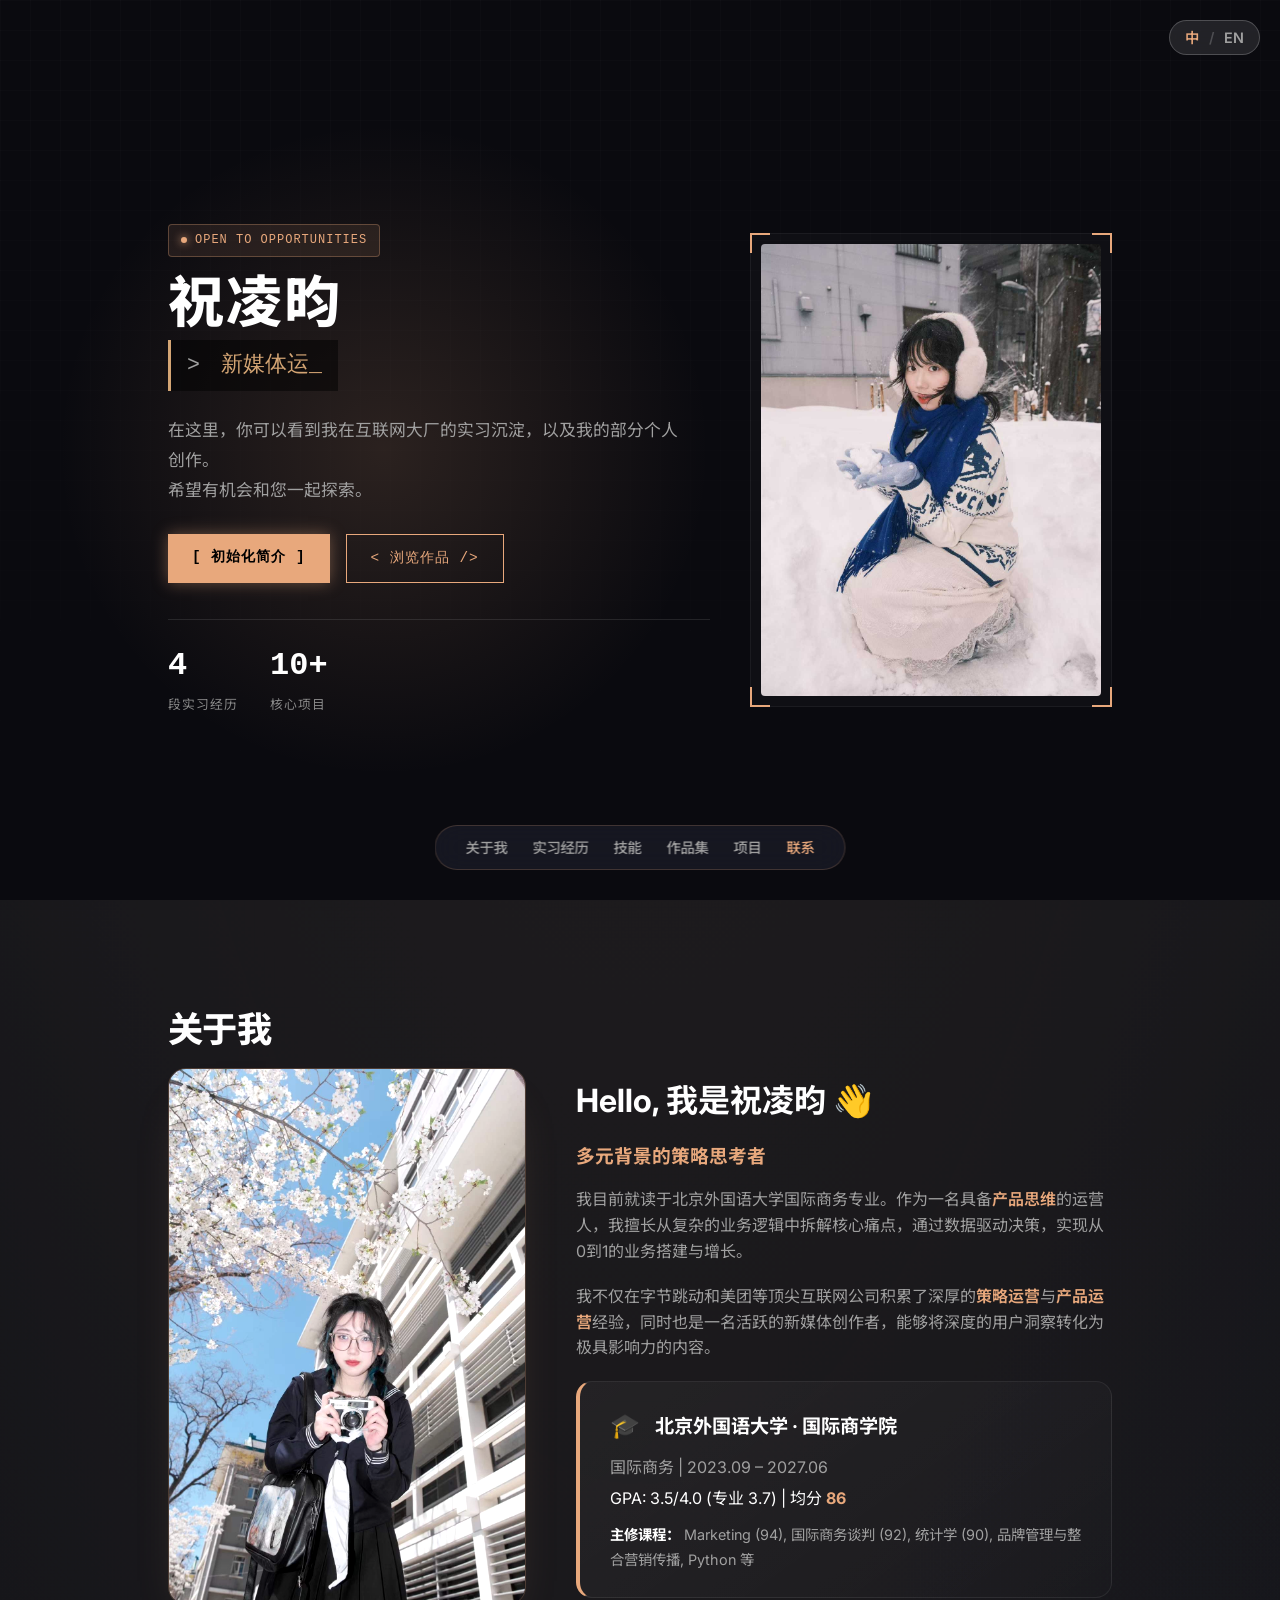
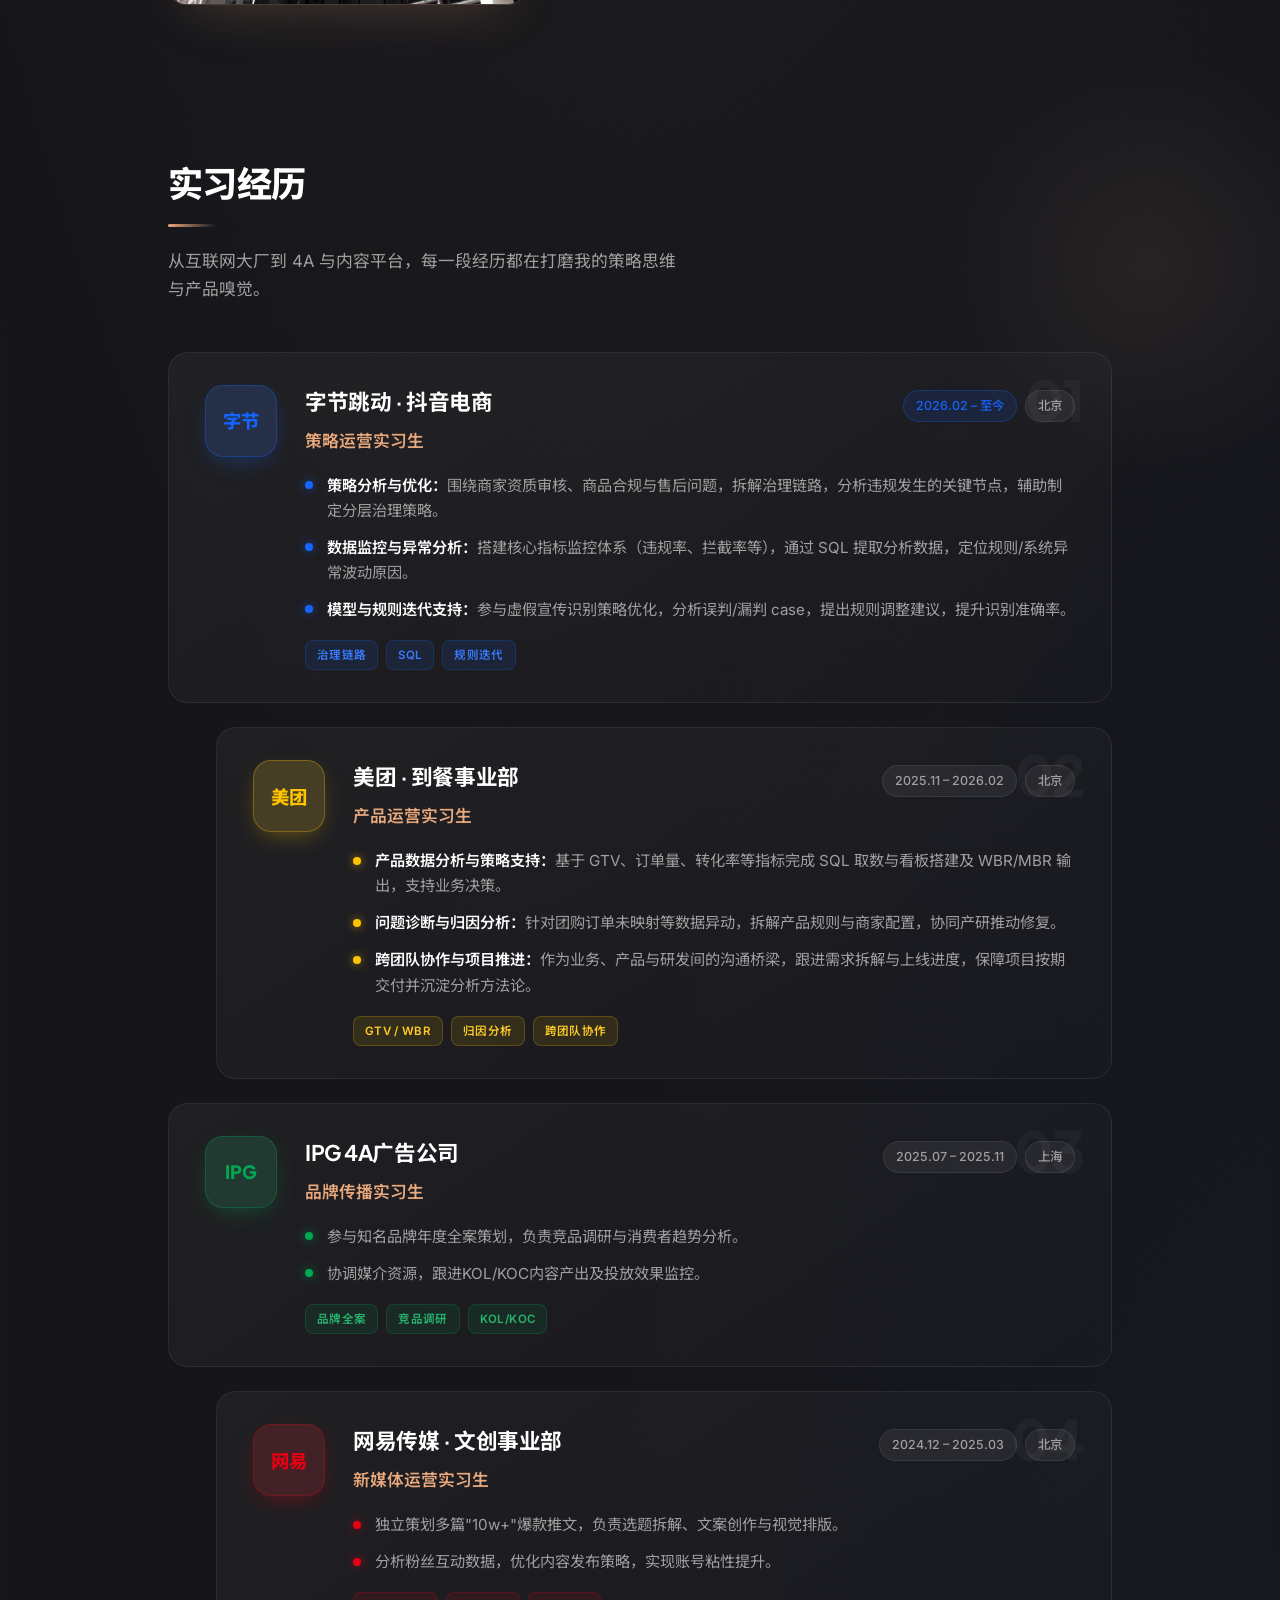
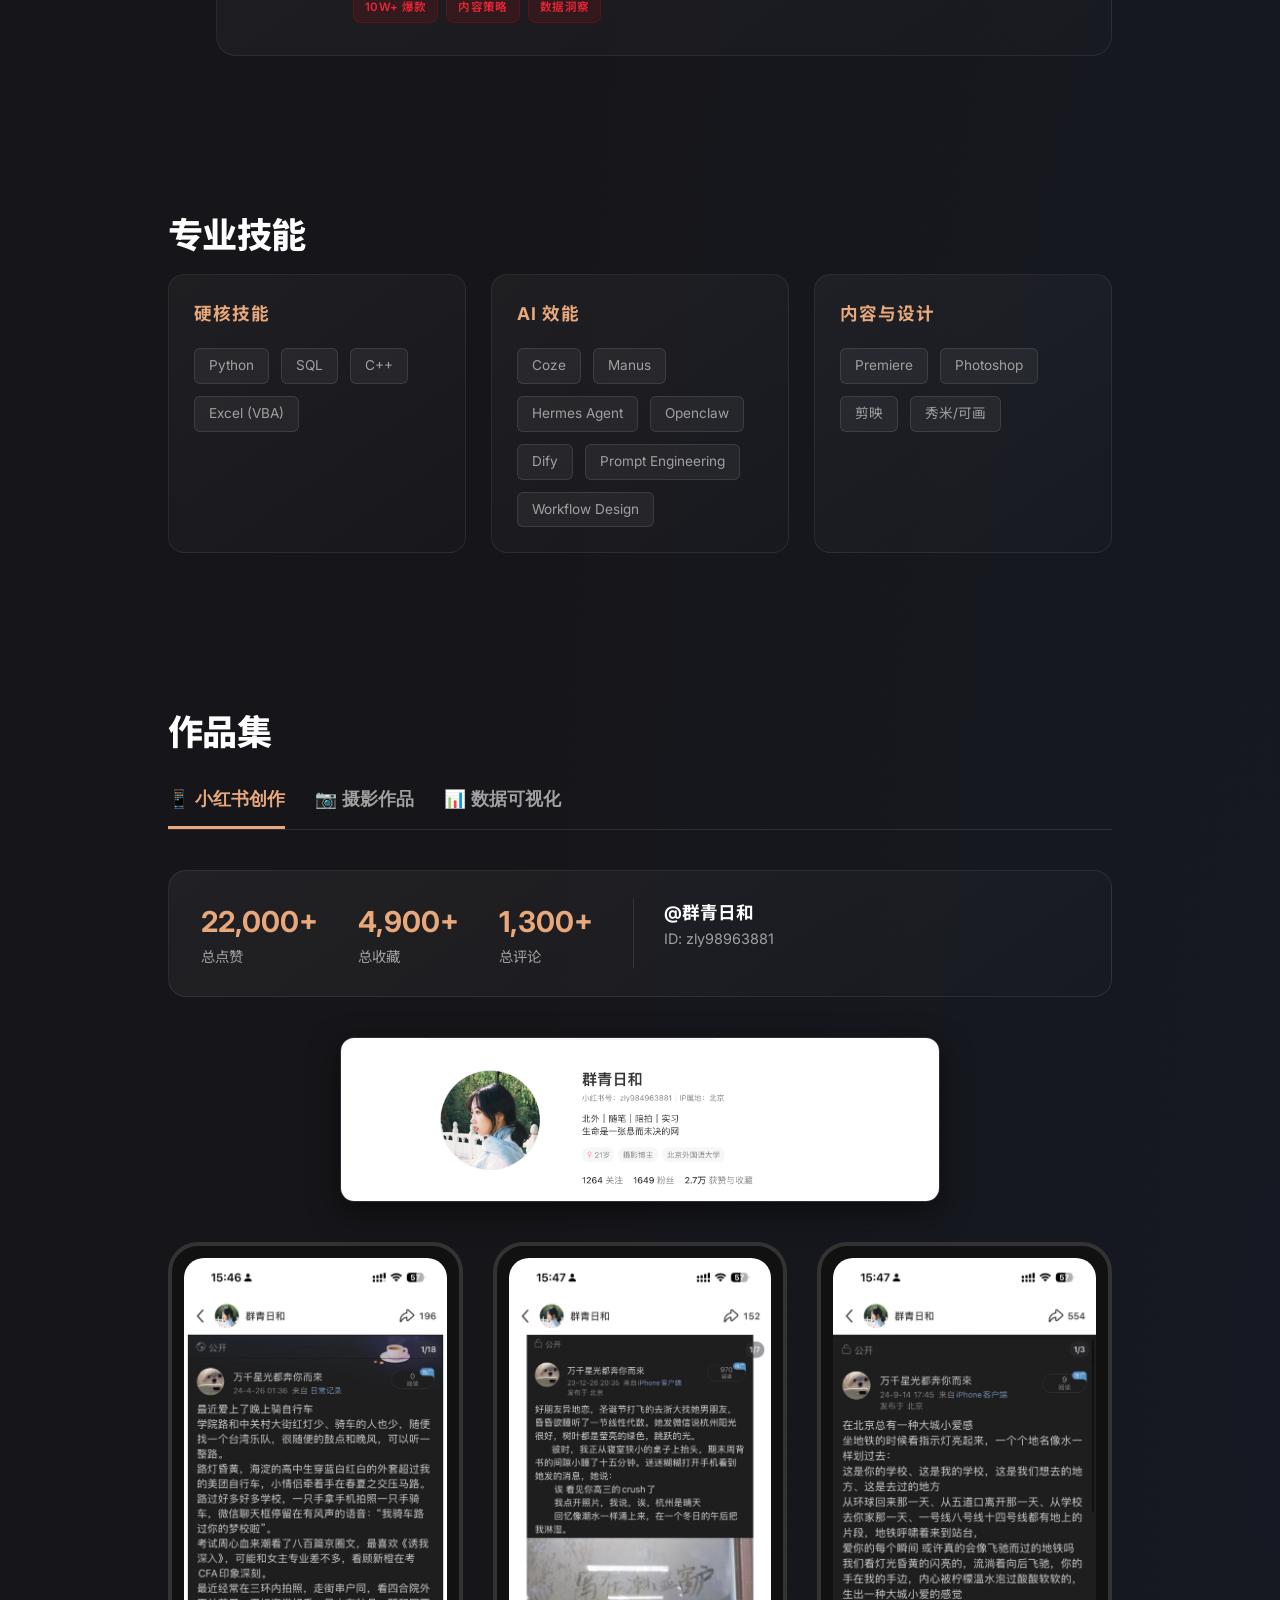
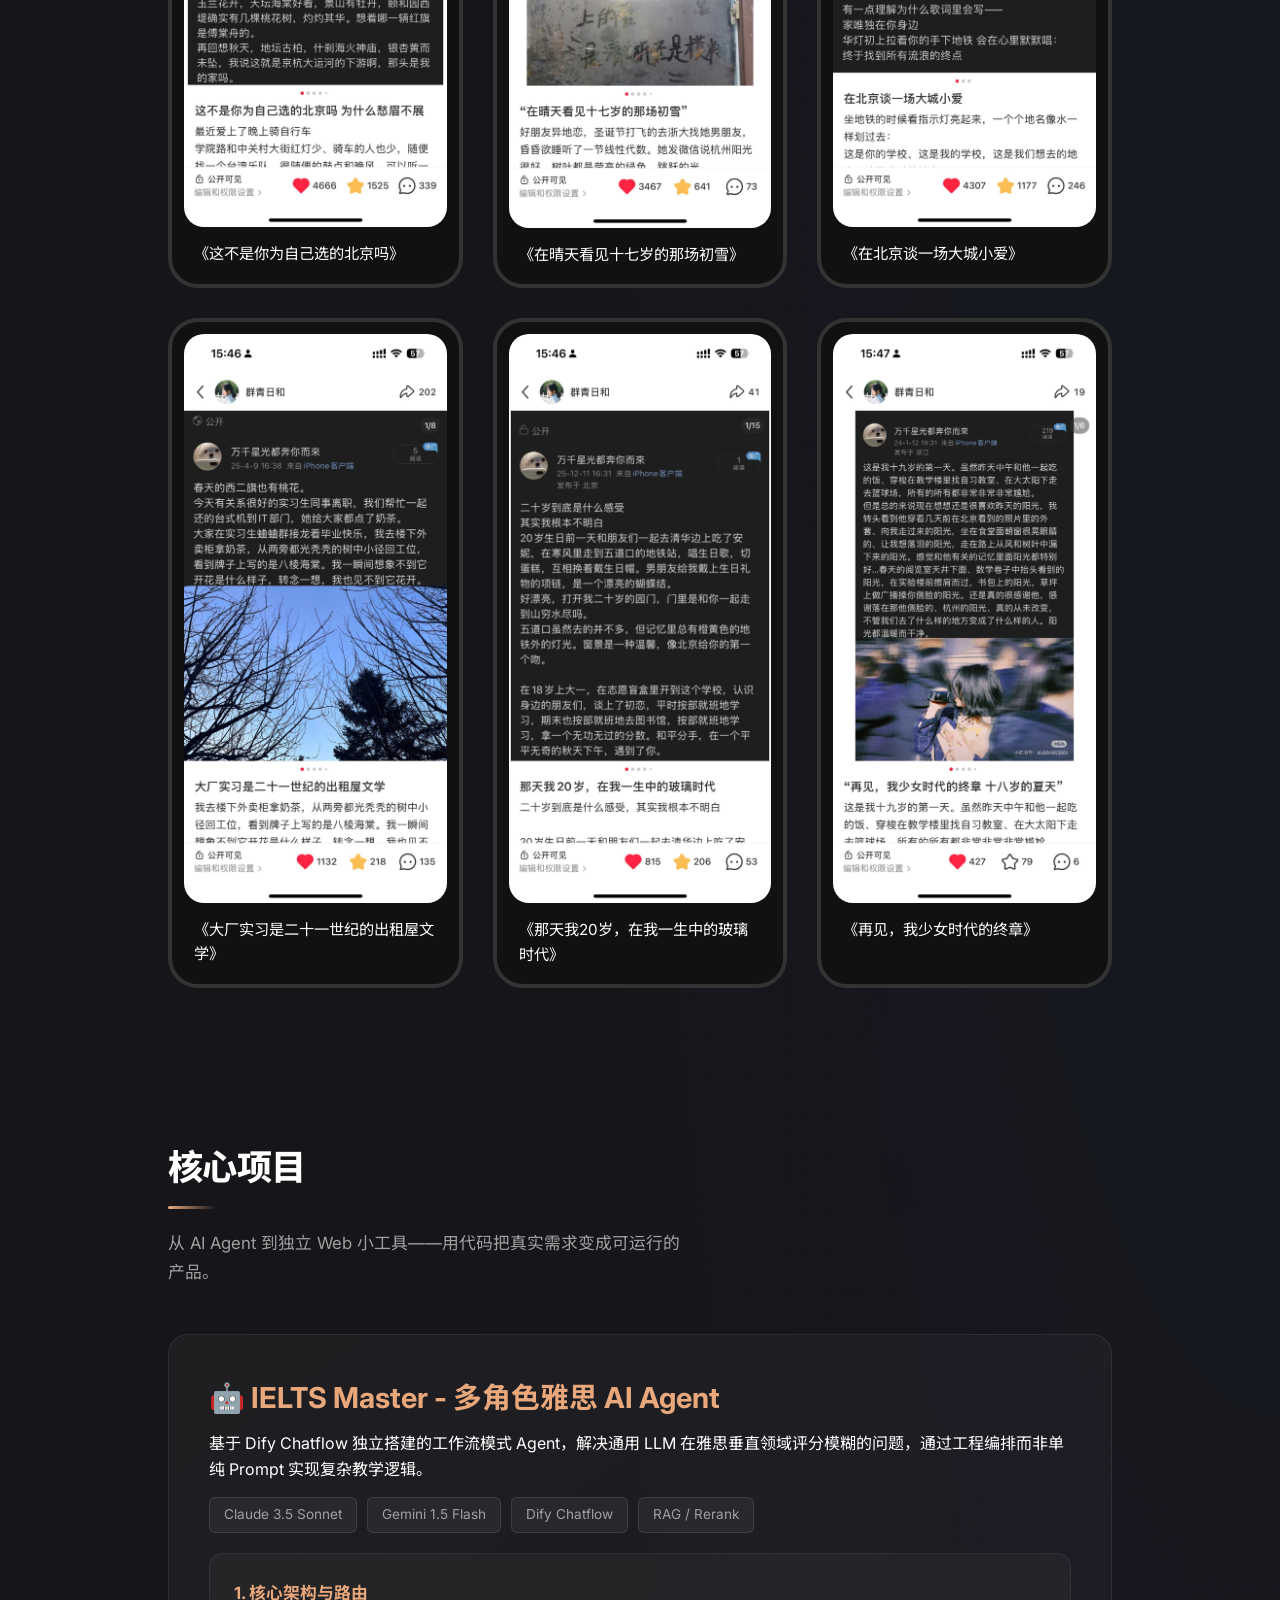
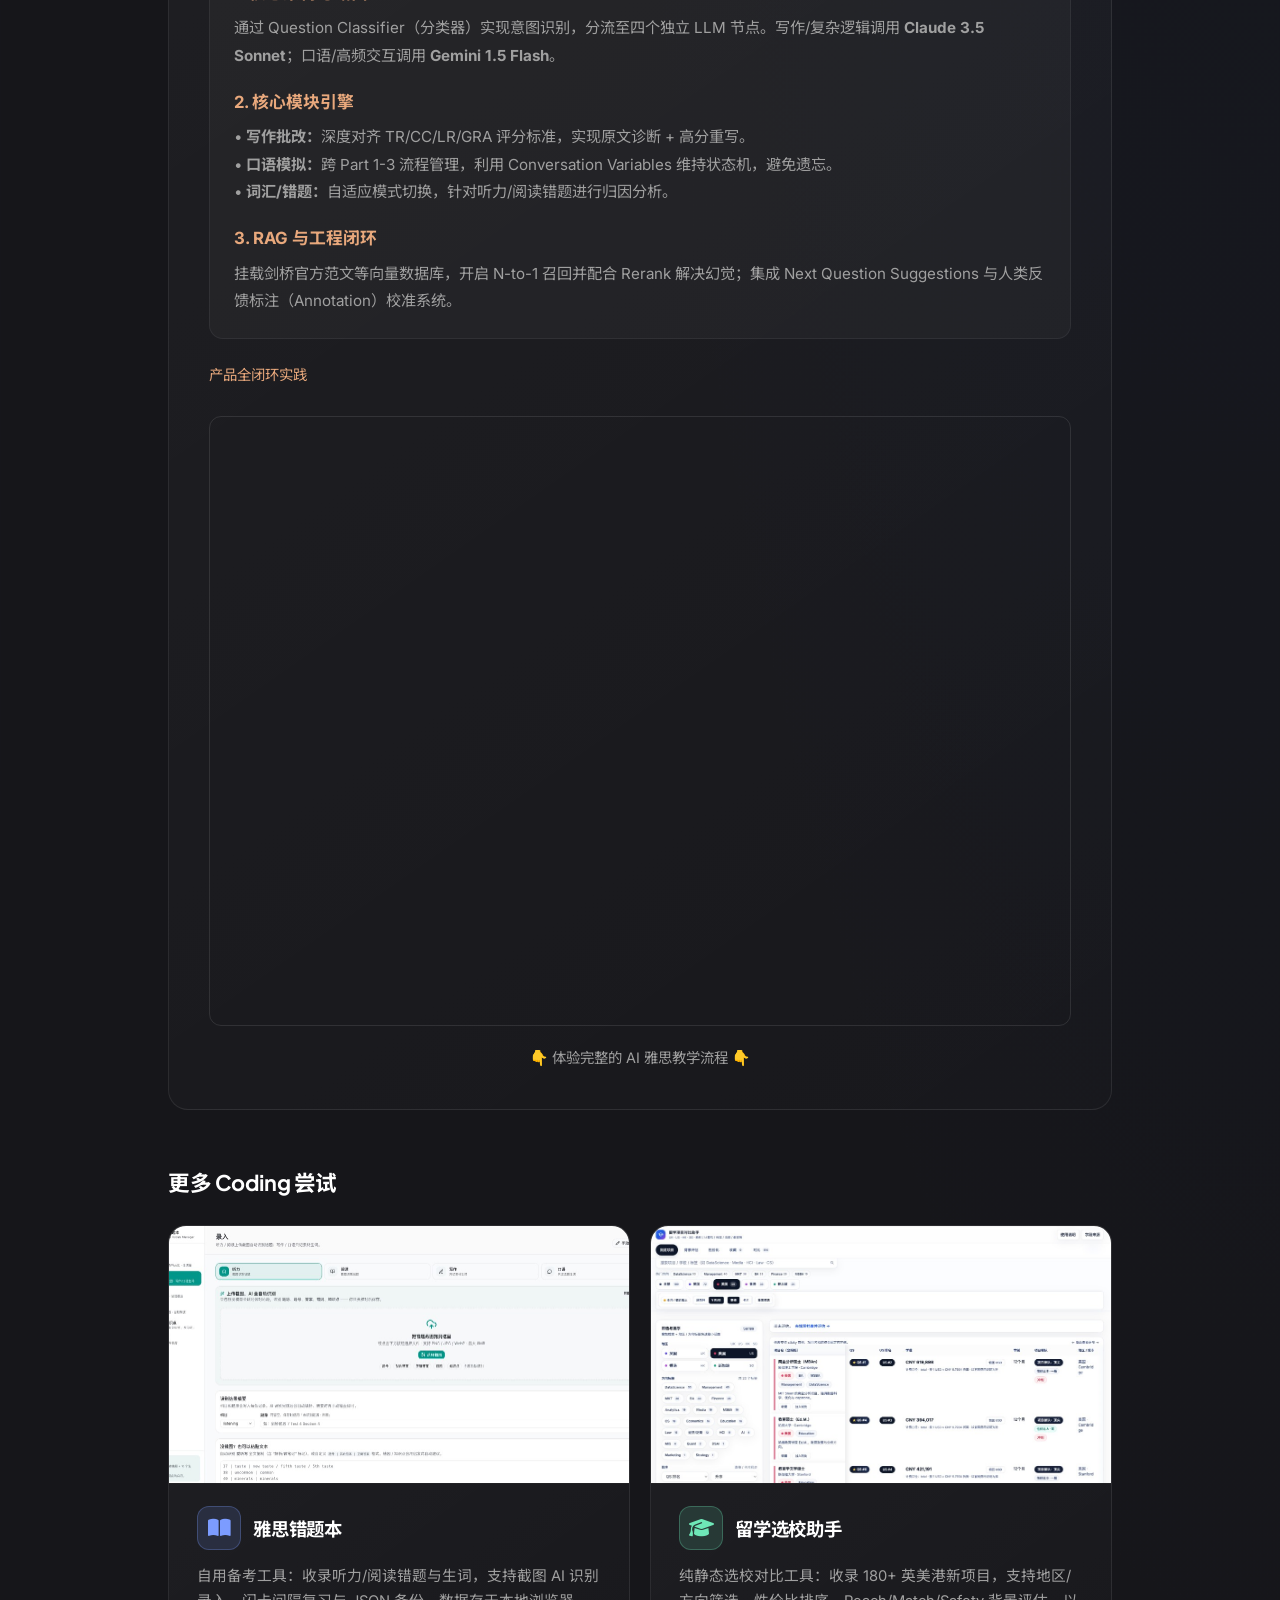
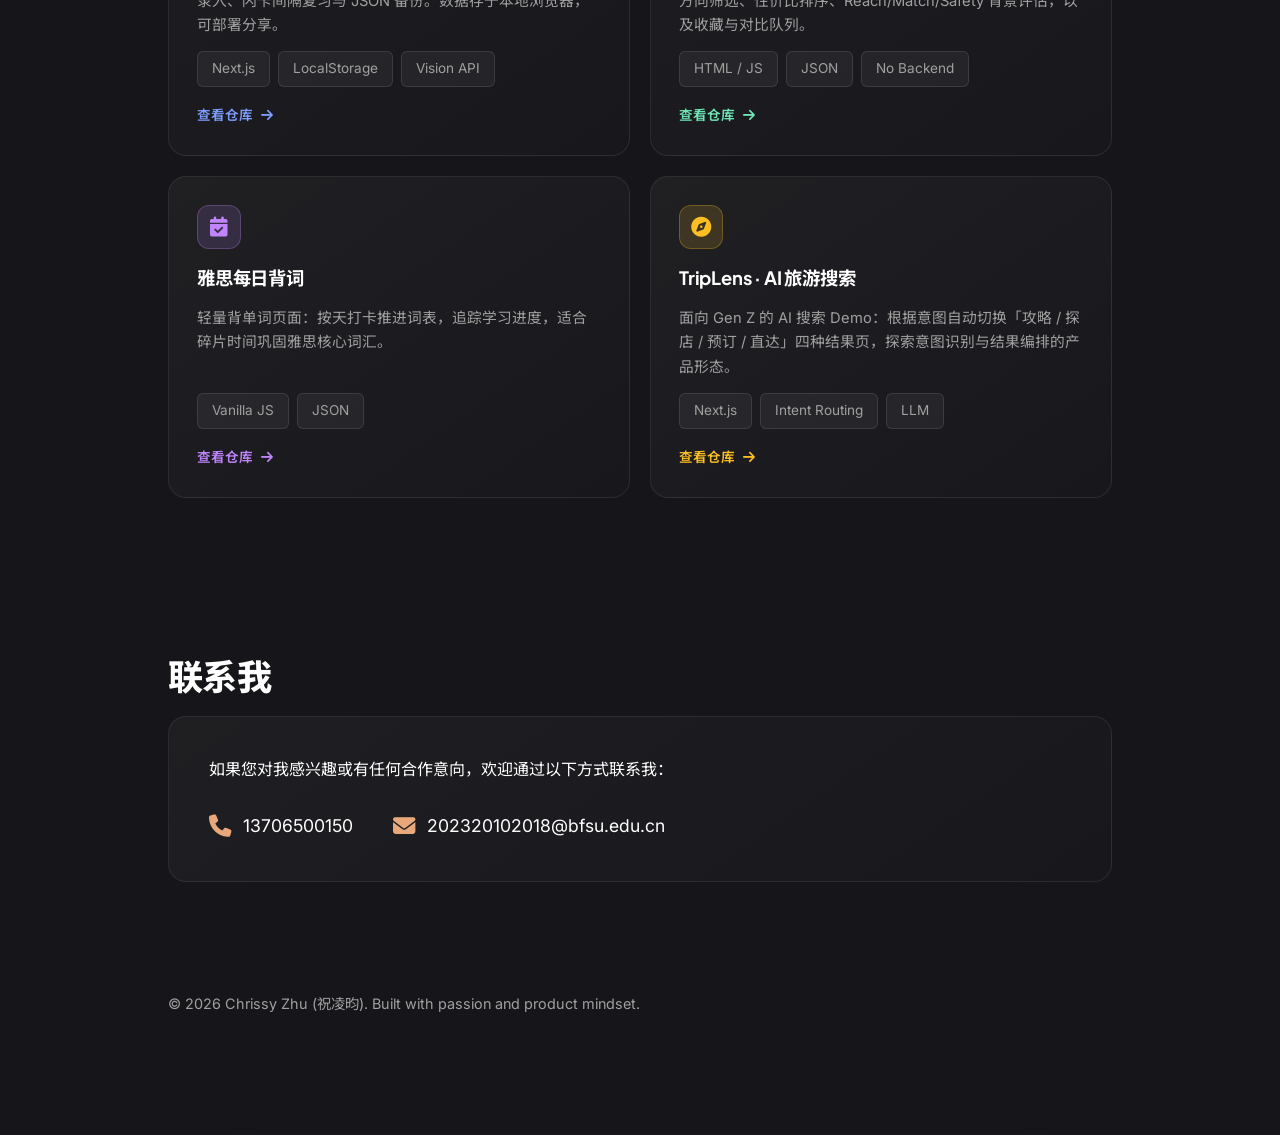
==== commit 00f19570: "Add coding project previews and improve local preview workflow. Show screenshots for IELTS mistake n" ====
--- a/index.html
+++ b/index.html
@@ -45,13 +45,23 @@
             overflow-x: hidden;
         }
 
-        .reveal {
+        /* 无 JS 时内容默认可见；有 JS 后再做渐入动画 */
+        html.js .reveal:not(.visible),
+        html.js .exp-card:not(.visible),
+        html.js .side-project-card:not(.visible) {
             opacity: 0;
             transform: translateY(24px);
+        }
+
+        .reveal,
+        .exp-card,
+        .side-project-card {
             transition: opacity 0.6s ease, transform 0.6s ease;
         }
 
-        .reveal.visible {
+        .reveal.visible,
+        .exp-card.visible,
+        .side-project-card.visible {
             opacity: 1;
             transform: translateY(0);
         }
@@ -500,13 +510,6 @@
                         opacity 0.55s ease,
                         border-color 0.45s ease,
                         box-shadow 0.45s ease;
-            opacity: 0;
-            transform: translateY(28px);
-        }
-
-        .exp-card.visible {
-            opacity: 1;
-            transform: translateY(0);
         }
 
         .exp-card:nth-child(even) {
@@ -974,7 +977,144 @@
         }
 
         .ai-info h3 { font-size: 1.8rem; margin-bottom: 10px; color: var(--accent-pink); }
-        .ai-tech { display: flex; gap: 10px; margin-top: 15px; }
+        .ai-tech { display: flex; flex-wrap: wrap; gap: 10px; margin-top: 15px; }
+
+        .projects-subtitle {
+            font-family: 'Plus Jakarta Sans', 'Noto Sans SC', sans-serif;
+            font-size: 1.35rem;
+            font-weight: 700;
+            margin: 56px 0 24px;
+            color: var(--text-main);
+            letter-spacing: -0.02em;
+        }
+
+        .side-projects-grid {
+            display: grid;
+            grid-template-columns: repeat(2, 1fr);
+            gap: 20px;
+        }
+
+        @media (max-width: 768px) {
+            .side-projects-grid {
+                grid-template-columns: 1fr;
+            }
+        }
+
+        .side-project-card {
+            --proj-accent: var(--accent-pink);
+            background: linear-gradient(145deg, rgba(255, 255, 255, 0.045) 0%, rgba(255, 255, 255, 0.01) 100%);
+            border: 1px solid rgba(255, 255, 255, 0.08);
+            border-radius: 18px;
+            padding: 28px;
+            display: flex;
+            flex-direction: column;
+            gap: 14px;
+            transition: transform 0.45s ease, opacity 0.45s ease, border-color 0.35s ease, box-shadow 0.35s ease;
+            overflow: hidden;
+        }
+
+        .side-project-card--preview {
+            padding-top: 0;
+        }
+
+        .side-project-preview {
+            margin: 0 -28px 4px;
+            border-bottom: 1px solid rgba(255, 255, 255, 0.06);
+            aspect-ratio: 16 / 9;
+            overflow: hidden;
+            background: rgba(0, 0, 0, 0.25);
+        }
+
+        .side-project-preview img {
+            width: 100%;
+            height: 100%;
+            object-fit: cover;
+            object-position: top center;
+            display: block;
+            transition: transform 0.45s ease;
+        }
+
+        .side-project-card--preview:hover .side-project-preview img {
+            transform: scale(1.03);
+        }
+
+        .side-project-card--preview .side-project-body {
+            padding-top: 4px;
+        }
+
+        .side-project-body {
+            display: flex;
+            flex-direction: column;
+            gap: 14px;
+            flex: 1;
+        }
+
+        .side-project-header {
+            display: flex;
+            align-items: center;
+            gap: 12px;
+        }
+
+        .side-project-card:hover {
+            transform: translateY(-4px);
+            border-color: color-mix(in srgb, var(--proj-accent) 35%, rgba(255,255,255,0.1));
+            box-shadow: 0 16px 40px -16px color-mix(in srgb, var(--proj-accent) 30%, transparent);
+        }
+
+        .side-project-card[data-theme="ielts"] { --proj-accent: #7c9cff; }
+        .side-project-card[data-theme="school"] { --proj-accent: #6ee7b7; }
+        .side-project-card[data-theme="travel"] { --proj-accent: #fbbf24; }
+        .side-project-card[data-theme="daily"] { --proj-accent: #c084fc; }
+
+        .side-project-icon {
+            width: 44px;
+            height: 44px;
+            border-radius: 12px;
+            display: flex;
+            align-items: center;
+            justify-content: center;
+            font-size: 1.25rem;
+            color: var(--proj-accent);
+            background: color-mix(in srgb, var(--proj-accent) 14%, transparent);
+            border: 1px solid color-mix(in srgb, var(--proj-accent) 28%, transparent);
+        }
+
+        .side-project-card h4 {
+            font-family: 'Plus Jakarta Sans', 'Noto Sans SC', sans-serif;
+            font-size: 1.15rem;
+            font-weight: 700;
+            color: var(--text-main);
+            letter-spacing: -0.01em;
+        }
+
+        .side-project-card p {
+            font-size: 0.92rem;
+            color: var(--text-muted);
+            line-height: 1.65;
+            flex: 1;
+        }
+
+        .side-project-tags {
+            display: flex;
+            flex-wrap: wrap;
+            gap: 8px;
+        }
+
+        .side-project-link {
+            display: inline-flex;
+            align-items: center;
+            gap: 8px;
+            margin-top: 4px;
+            font-size: 0.85rem;
+            font-weight: 600;
+            color: var(--proj-accent);
+            text-decoration: none;
+            transition: gap 0.2s ease;
+        }
+
+        .side-project-link:hover {
+            gap: 12px;
+        }
 
         .iframe-container {
             width: 100%;
@@ -1451,8 +1591,9 @@
     </section>
 
     <!-- Projects Section -->
-    <section id="projects">
+    <section id="projects" class="reveal">
         <h2 class="section-title" data-zh="核心项目" data-en="Core Projects">核心项目</h2>
+        <p class="section-lead" data-zh="从 AI Agent 到独立 Web 小工具——用代码把真实需求变成可运行的产品。" data-en="From AI agents to standalone web tools — turning real needs into runnable products through code.">从 AI Agent 到独立 Web 小工具——用代码把真实需求变成可运行的产品。</p>
         <div class="ai-project">
             <div class="ai-header">
                 <div class="ai-info">
@@ -1507,6 +1648,94 @@
                data-zh="👇 体验完整的 AI 雅思教学流程 👇"
                data-en="👇 Experience the full AI IELTS tutoring workflow 👇">👇 体验完整的 AI 雅思教学流程 👇</p>
         </div>
+
+        <h3 class="projects-subtitle" data-zh="更多 Coding 尝试" data-en="More Coding Experiments">更多 Coding 尝试</h3>
+        <div class="side-projects-grid">
+            <article class="side-project-card side-project-card--preview" data-theme="ielts">
+                <div class="side-project-preview">
+                    <img src="portfolio_images/project_ielts_review.png" alt="雅思错题本界面预览">
+                </div>
+                <div class="side-project-body">
+                    <div class="side-project-header">
+                        <div class="side-project-icon"><i class="fas fa-book-open"></i></div>
+                        <h4 data-zh="雅思错题本" data-en="IELTS Mistake Notebook">雅思错题本</h4>
+                    </div>
+                    <p class="bilingual">
+                        <span class="lang-zh">自用备考工具：收录听力/阅读错题与生词，支持截图 AI 识别录入、闪卡间隔复习与 JSON 备份。数据存于本地浏览器，可部署分享。</span>
+                        <span class="lang-en lang-hidden">A personal prep tool for logging listening/reading mistakes and vocabulary — with AI screenshot capture, spaced-repetition flashcards, and JSON backup. Data stays in-browser; deployable to share.</span>
+                    </p>
+                    <div class="side-project-tags">
+                        <span class="skill-tag">Next.js</span>
+                        <span class="skill-tag">LocalStorage</span>
+                        <span class="skill-tag">Vision API</span>
+                    </div>
+                    <a href="https://github.com/ChrissyLing/ielts-review-app" target="_blank" rel="noopener noreferrer" class="side-project-link">
+                        <span data-zh="查看仓库" data-en="View Repo">查看仓库</span>
+                        <i class="fas fa-arrow-right"></i>
+                    </a>
+                </div>
+            </article>
+
+            <article class="side-project-card side-project-card--preview" data-theme="school">
+                <div class="side-project-preview">
+                    <img src="portfolio_images/project_study_finder.png" alt="留学选校助手界面预览">
+                </div>
+                <div class="side-project-body">
+                    <div class="side-project-header">
+                        <div class="side-project-icon"><i class="fas fa-graduation-cap"></i></div>
+                        <h4 data-zh="留学选校助手" data-en="Study Program Finder">留学选校助手</h4>
+                    </div>
+                    <p class="bilingual">
+                        <span class="lang-zh">纯静态选校对比工具：收录 180+ 英美港新项目，支持地区/方向筛选、性价比排序、Reach/Match/Safety 背景评估，以及收藏与对比队列。</span>
+                        <span class="lang-en lang-hidden">A static school comparison tool with 180+ UK/US/HK/SG programs — region &amp; major filters, value ranking, Reach/Match/Safety assessment, favorites and compare queue.</span>
+                    </p>
+                    <div class="side-project-tags">
+                        <span class="skill-tag">HTML / JS</span>
+                        <span class="skill-tag">JSON</span>
+                        <span class="skill-tag">No Backend</span>
+                    </div>
+                    <a href="https://github.com/ChrissyLing/study-program-finder" target="_blank" rel="noopener noreferrer" class="side-project-link">
+                        <span data-zh="查看仓库" data-en="View Repo">查看仓库</span>
+                        <i class="fas fa-arrow-right"></i>
+                    </a>
+                </div>
+            </article>
+
+            <article class="side-project-card" data-theme="daily">
+                <div class="side-project-icon"><i class="fas fa-calendar-check"></i></div>
+                <h4 data-zh="雅思每日背词" data-en="IELTS Daily Vocab">雅思每日背词</h4>
+                <p class="bilingual">
+                    <span class="lang-zh">轻量背单词页面：按天打卡推进词表，追踪学习进度，适合碎片时间巩固雅思核心词汇。</span>
+                    <span class="lang-en lang-hidden">A lightweight daily vocab page — progress through word lists day by day, tracking study streaks for IELTS core vocabulary.</span>
+                </p>
+                <div class="side-project-tags">
+                    <span class="skill-tag">Vanilla JS</span>
+                    <span class="skill-tag">JSON</span>
+                </div>
+                <a href="https://github.com/ChrissyLing/ielts-daily-study" target="_blank" rel="noopener noreferrer" class="side-project-link">
+                    <span data-zh="查看仓库" data-en="View Repo">查看仓库</span>
+                    <i class="fas fa-arrow-right"></i>
+                </a>
+            </article>
+
+            <article class="side-project-card" data-theme="travel">
+                <div class="side-project-icon"><i class="fas fa-compass"></i></div>
+                <h4 data-zh="TripLens · AI 旅游搜索" data-en="TripLens · AI Travel Search">TripLens · AI 旅游搜索</h4>
+                <p class="bilingual">
+                    <span class="lang-zh">面向 Gen Z 的 AI 搜索 Demo：根据意图自动切换「攻略 / 探店 / 预订 / 直达」四种结果页，探索意图识别与结果编排的产品形态。</span>
+                    <span class="lang-en lang-hidden">An AI search demo for Gen Z — auto-switches among Guide / Explore / Book / Direct result pages based on intent, exploring product patterns for search orchestration.</span>
+                </p>
+                <div class="side-project-tags">
+                    <span class="skill-tag">Next.js</span>
+                    <span class="skill-tag">Intent Routing</span>
+                    <span class="skill-tag">LLM</span>
+                </div>
+                <a href="https://github.com/ChrissyLing/triplens-ai-search" target="_blank" rel="noopener noreferrer" class="side-project-link">
+                    <span data-zh="查看仓库" data-en="View Repo">查看仓库</span>
+                    <i class="fas fa-arrow-right"></i>
+                </a>
+            </article>
+        </div>
     </section>
 
     <!-- Contact Section -->
@@ -1613,68 +1842,61 @@
             if (btn) btn.classList.add('active');
         }
 
-        // Nav scroll highlight
-        const navLinks = document.querySelectorAll('#main-nav a');
-        const navSections = [...navLinks].map(a => document.querySelector(a.getAttribute('href'))).filter(Boolean);
-
-        const navObserver = new IntersectionObserver((entries) => {
-            entries.forEach(entry => {
-                if (entry.isIntersecting) {
-                    navLinks.forEach(l => l.classList.remove('active'));
-                    const link = document.querySelector(`#main-nav a[href="#${entry.target.id}"]`);
-                    if (link) link.classList.add('active');
-                }
+        function initPage() {
+            document.documentElement.classList.add('js');
+            type();
+
+            // 首屏及以下区块立即可见，避免 file:// 打开时长时间空白
+            document.querySelectorAll('.reveal, .exp-card, .side-project-card').forEach(el => {
+                el.classList.add('visible');
             });
-        }, { rootMargin: '-40% 0px -55% 0px', threshold: 0 });
-
-        navSections.forEach(s => navObserver.observe(s));
-
-        // Section reveal
-        document.querySelectorAll('.reveal').forEach(el => {
-            const obs = new IntersectionObserver(([e]) => {
-                if (e.isIntersecting) { el.classList.add('visible'); obs.unobserve(el); }
-            }, { threshold: 0.1 });
-            obs.observe(el);
-        });
-
-        // Photo lightbox
-        const lightbox = document.getElementById('lightbox');
-        const lightboxImg = document.getElementById('lightbox-img');
-        document.querySelectorAll('#photo .gallery-item img, #viz .gallery-item img').forEach(img => {
-            img.closest('.gallery-item').addEventListener('click', () => {
-                lightboxImg.src = img.src;
-                lightboxImg.alt = img.alt;
-                lightbox.classList.add('open');
-                lightbox.setAttribute('aria-hidden', 'false');
-            });
-        });
-        const closeLightbox = () => {
-            lightbox.classList.remove('open');
-            lightbox.setAttribute('aria-hidden', 'true');
-        };
-        lightbox.querySelector('.lightbox-close').addEventListener('click', closeLightbox);
-        lightbox.addEventListener('click', e => { if (e.target === lightbox) closeLightbox(); });
-        document.addEventListener('keydown', e => { if (e.key === 'Escape') closeLightbox(); });
-
-        // Experience cards scroll reveal
-        const expObserver = new IntersectionObserver((entries) => {
-            entries.forEach(entry => {
-                if (entry.isIntersecting) {
-                    entry.target.classList.add('visible');
-                    expObserver.unobserve(entry.target);
-                }
-            });
-        }, { threshold: 0.15, rootMargin: '0px 0px -40px 0px' });
-
-        document.querySelectorAll('.exp-card').forEach((card, i) => {
-            card.style.transitionDelay = `${i * 0.1}s`;
-            expObserver.observe(card);
-        });
-
-        // Initialize
-        document.addEventListener('DOMContentLoaded', () => {
-            type();
-        });
+
+            // Nav scroll highlight
+            const navLinks = document.querySelectorAll('#main-nav a');
+            const navSections = [...navLinks].map(a => document.querySelector(a.getAttribute('href'))).filter(Boolean);
+            if (navSections.length && 'IntersectionObserver' in window) {
+                const navObserver = new IntersectionObserver((entries) => {
+                    entries.forEach(entry => {
+                        if (entry.isIntersecting) {
+                            navLinks.forEach(l => l.classList.remove('active'));
+                            const link = document.querySelector(`#main-nav a[href="#${entry.target.id}"]`);
+                            if (link) link.classList.add('active');
+                        }
+                    });
+                }, { rootMargin: '-40% 0px -55% 0px', threshold: 0 });
+                navSections.forEach(s => navObserver.observe(s));
+            }
+
+            // Photo lightbox
+            const lightbox = document.getElementById('lightbox');
+            const lightboxImg = document.getElementById('lightbox-img');
+            if (lightbox && lightboxImg) {
+                document.querySelectorAll('#photo .gallery-item img, #viz .gallery-item img').forEach(img => {
+                    const item = img.closest('.gallery-item');
+                    if (!item) return;
+                    item.addEventListener('click', () => {
+                        lightboxImg.src = img.src;
+                        lightboxImg.alt = img.alt;
+                        lightbox.classList.add('open');
+                        lightbox.setAttribute('aria-hidden', 'false');
+                    });
+                });
+                const closeLightbox = () => {
+                    lightbox.classList.remove('open');
+                    lightbox.setAttribute('aria-hidden', 'true');
+                };
+                const closeBtn = lightbox.querySelector('.lightbox-close');
+                if (closeBtn) closeBtn.addEventListener('click', closeLightbox);
+                lightbox.addEventListener('click', e => { if (e.target === lightbox) closeLightbox(); });
+                document.addEventListener('keydown', e => { if (e.key === 'Escape') closeLightbox(); });
+            }
+        }
+
+        if (document.readyState === 'loading') {
+            document.addEventListener('DOMContentLoaded', initPage);
+        } else {
+            initPage();
+        }
     </script>
 </body>
 </html>
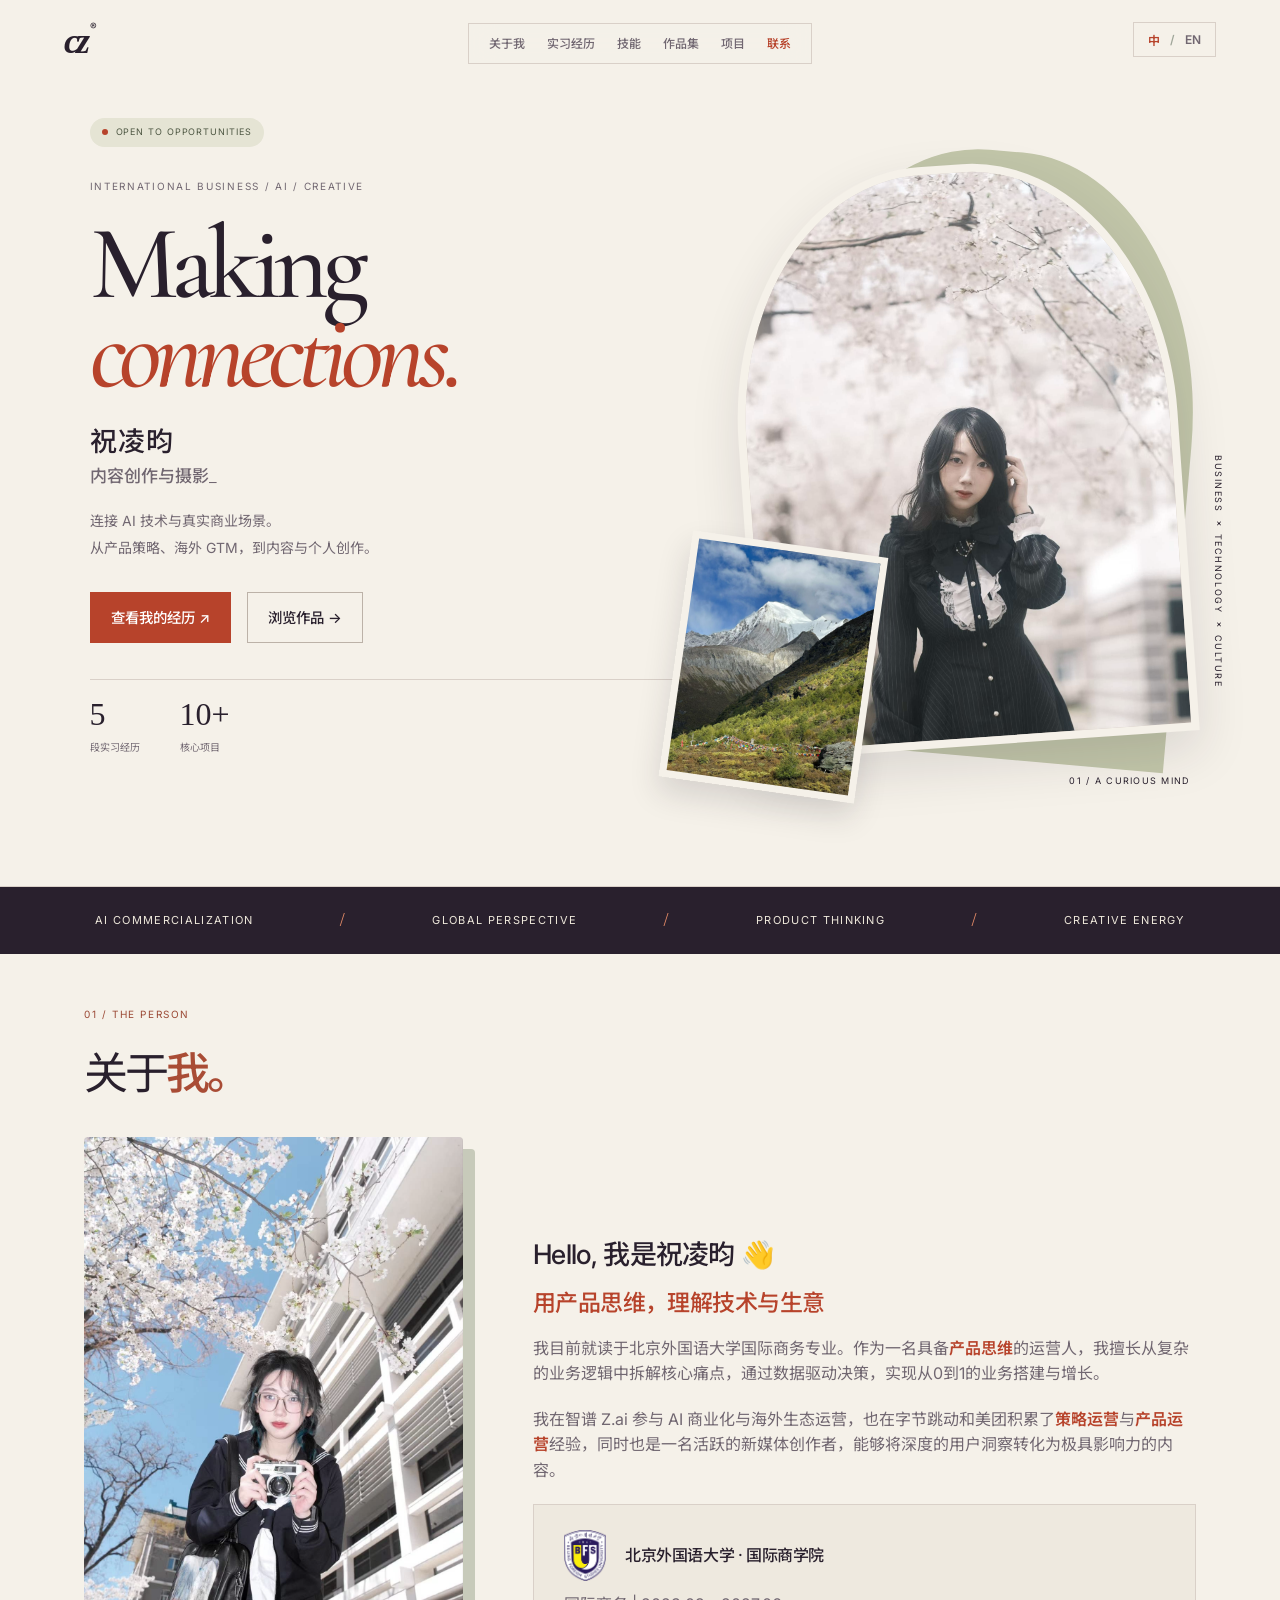
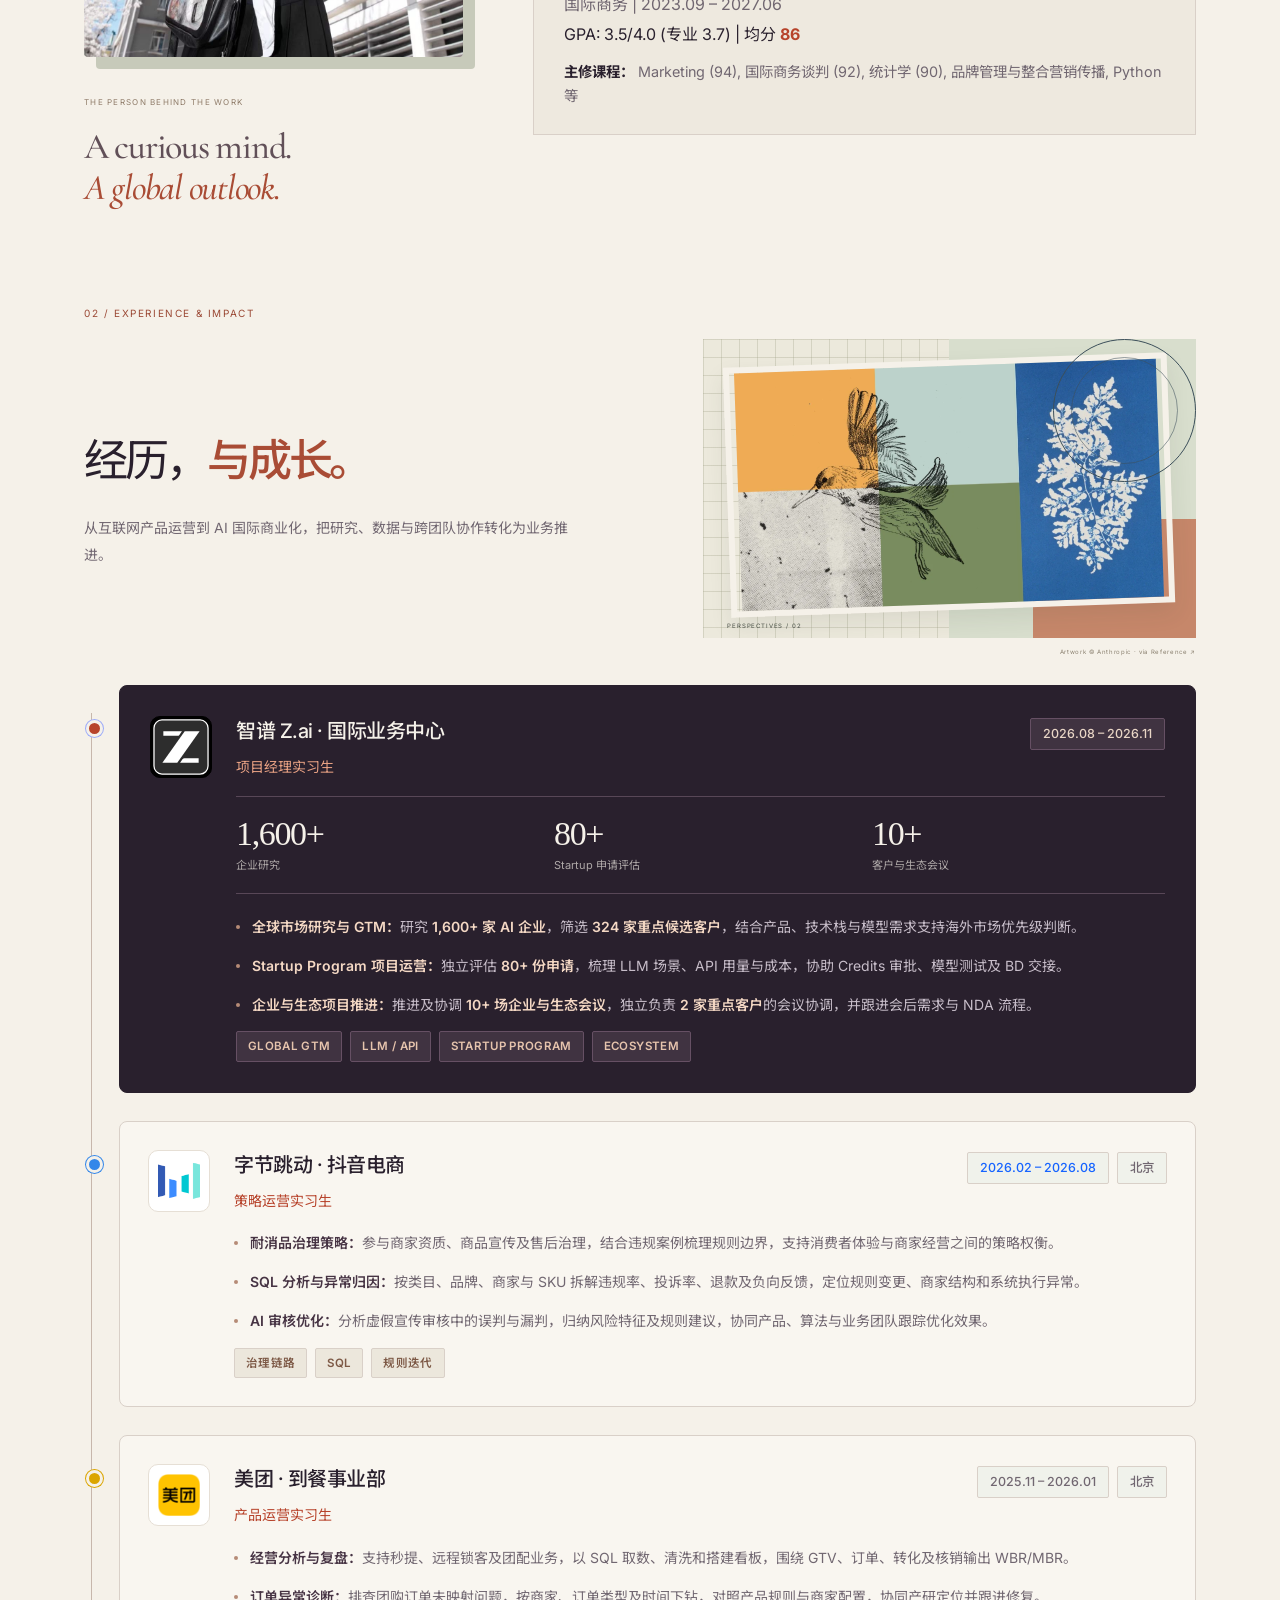
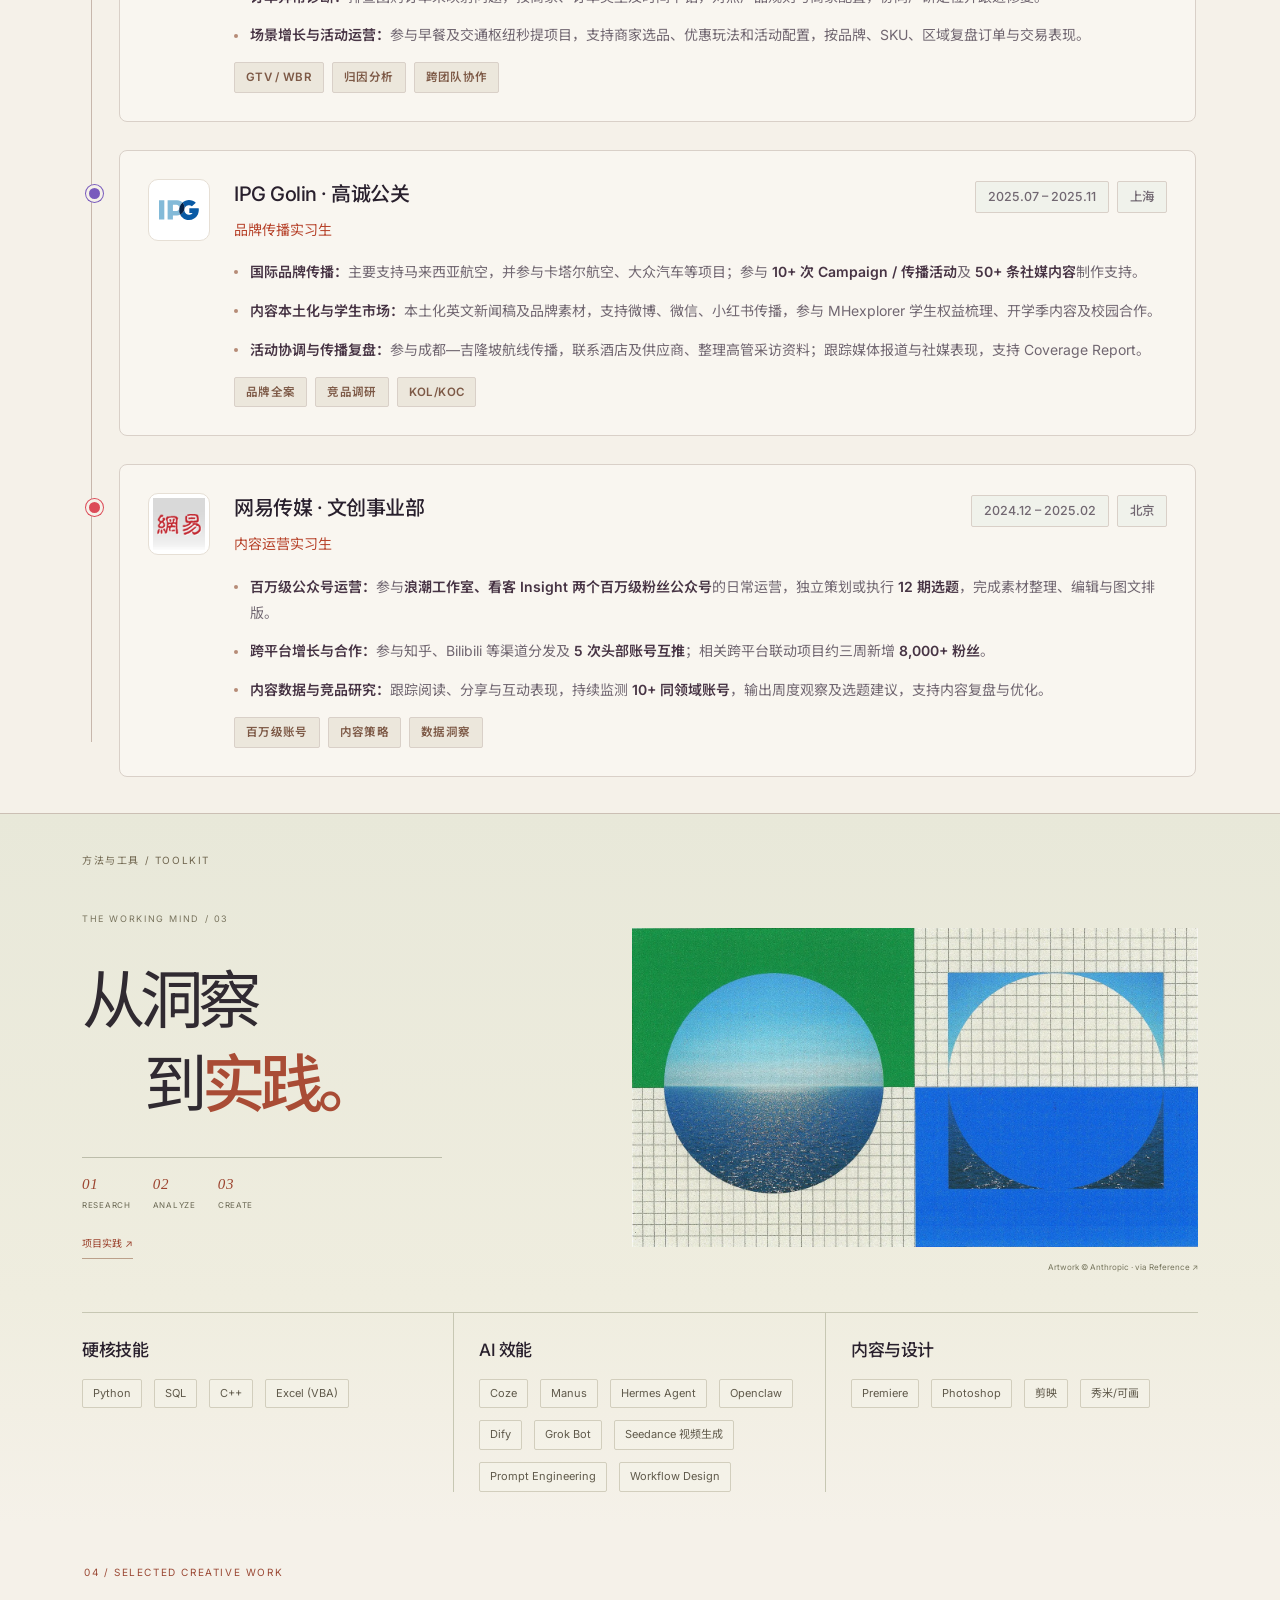
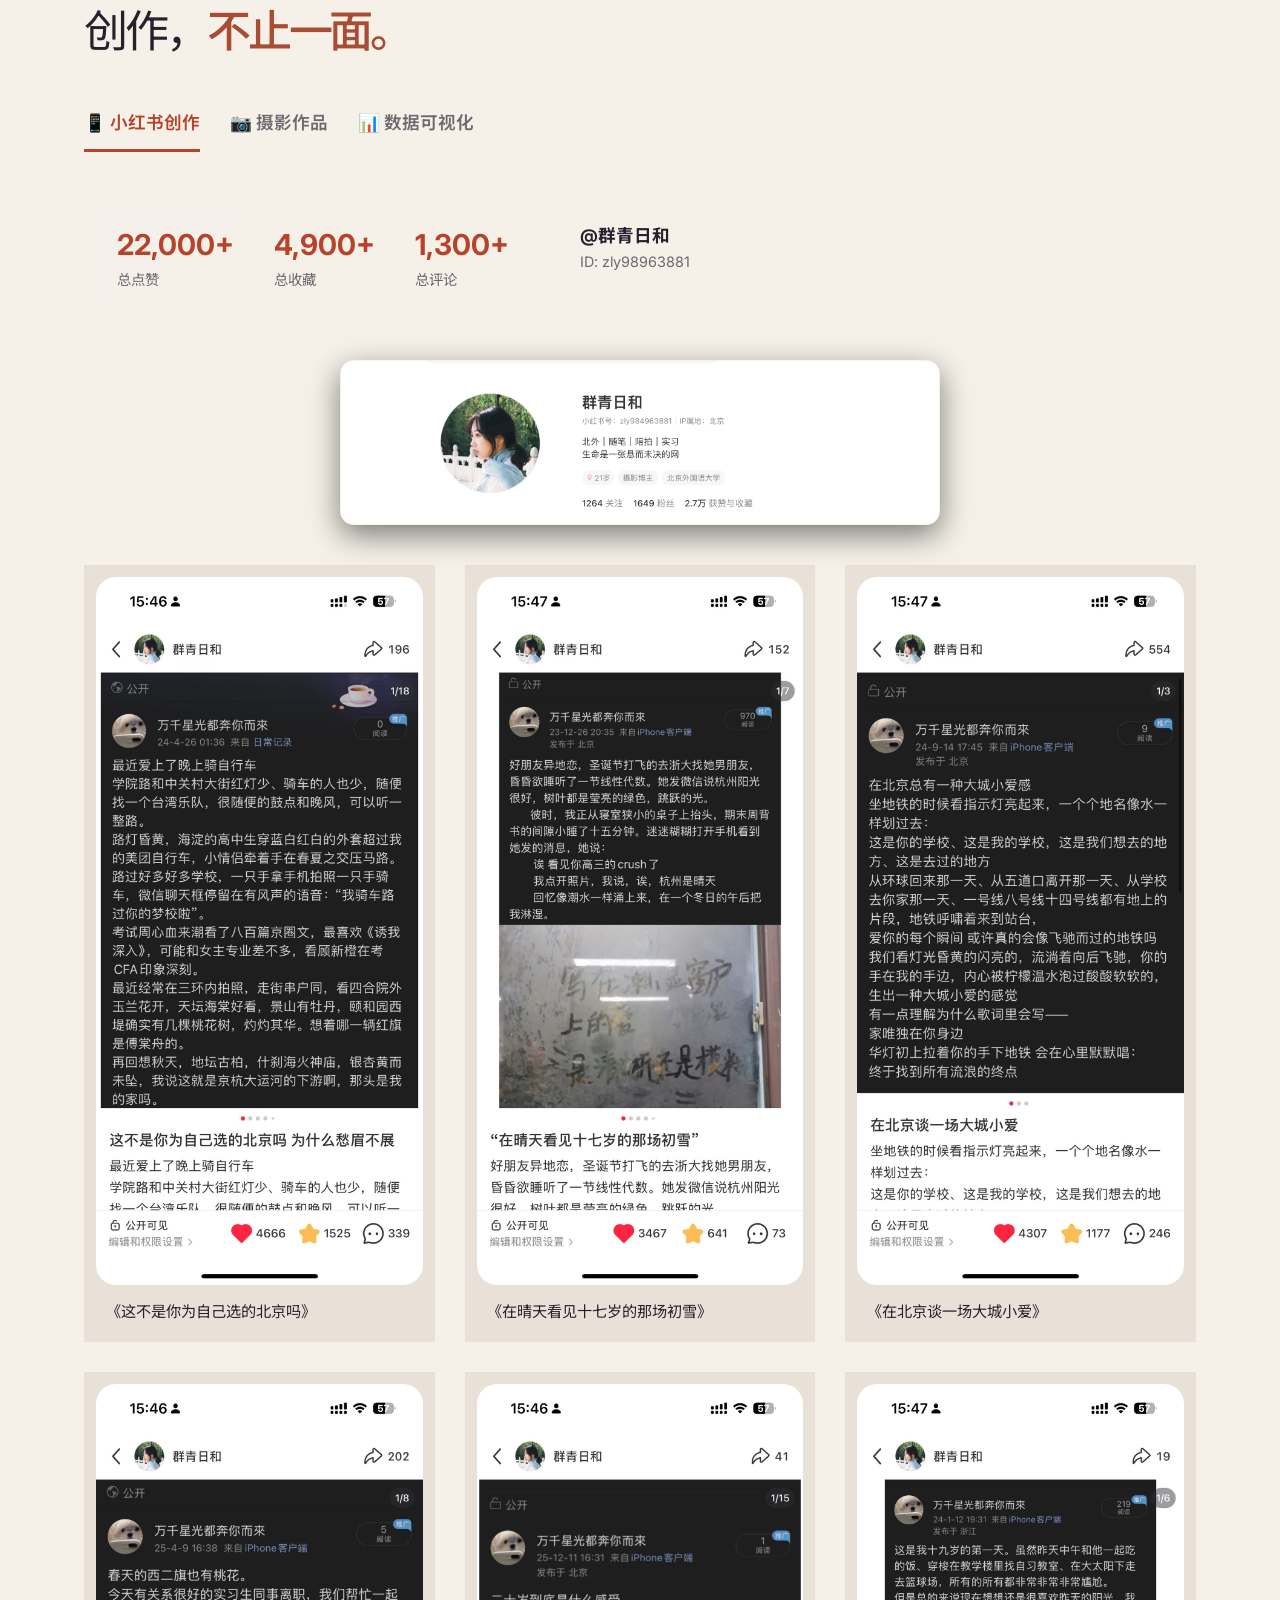
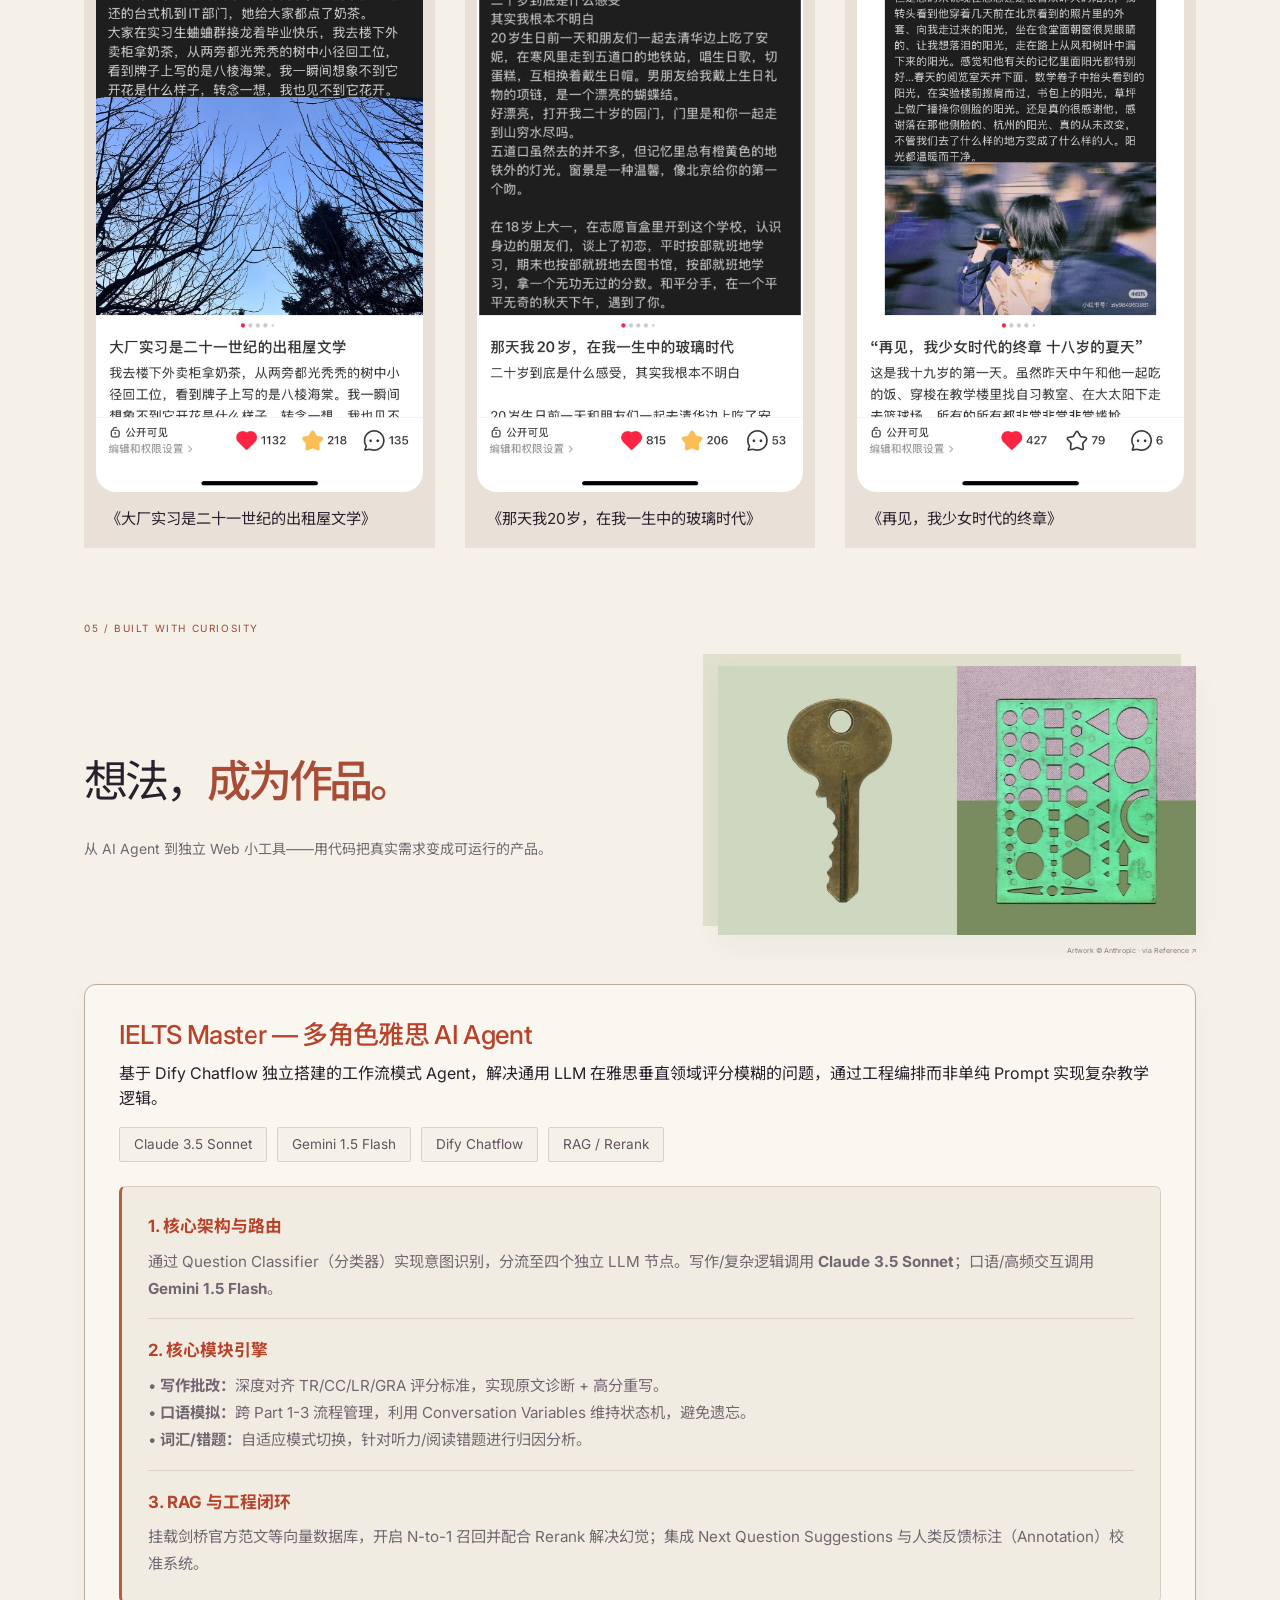
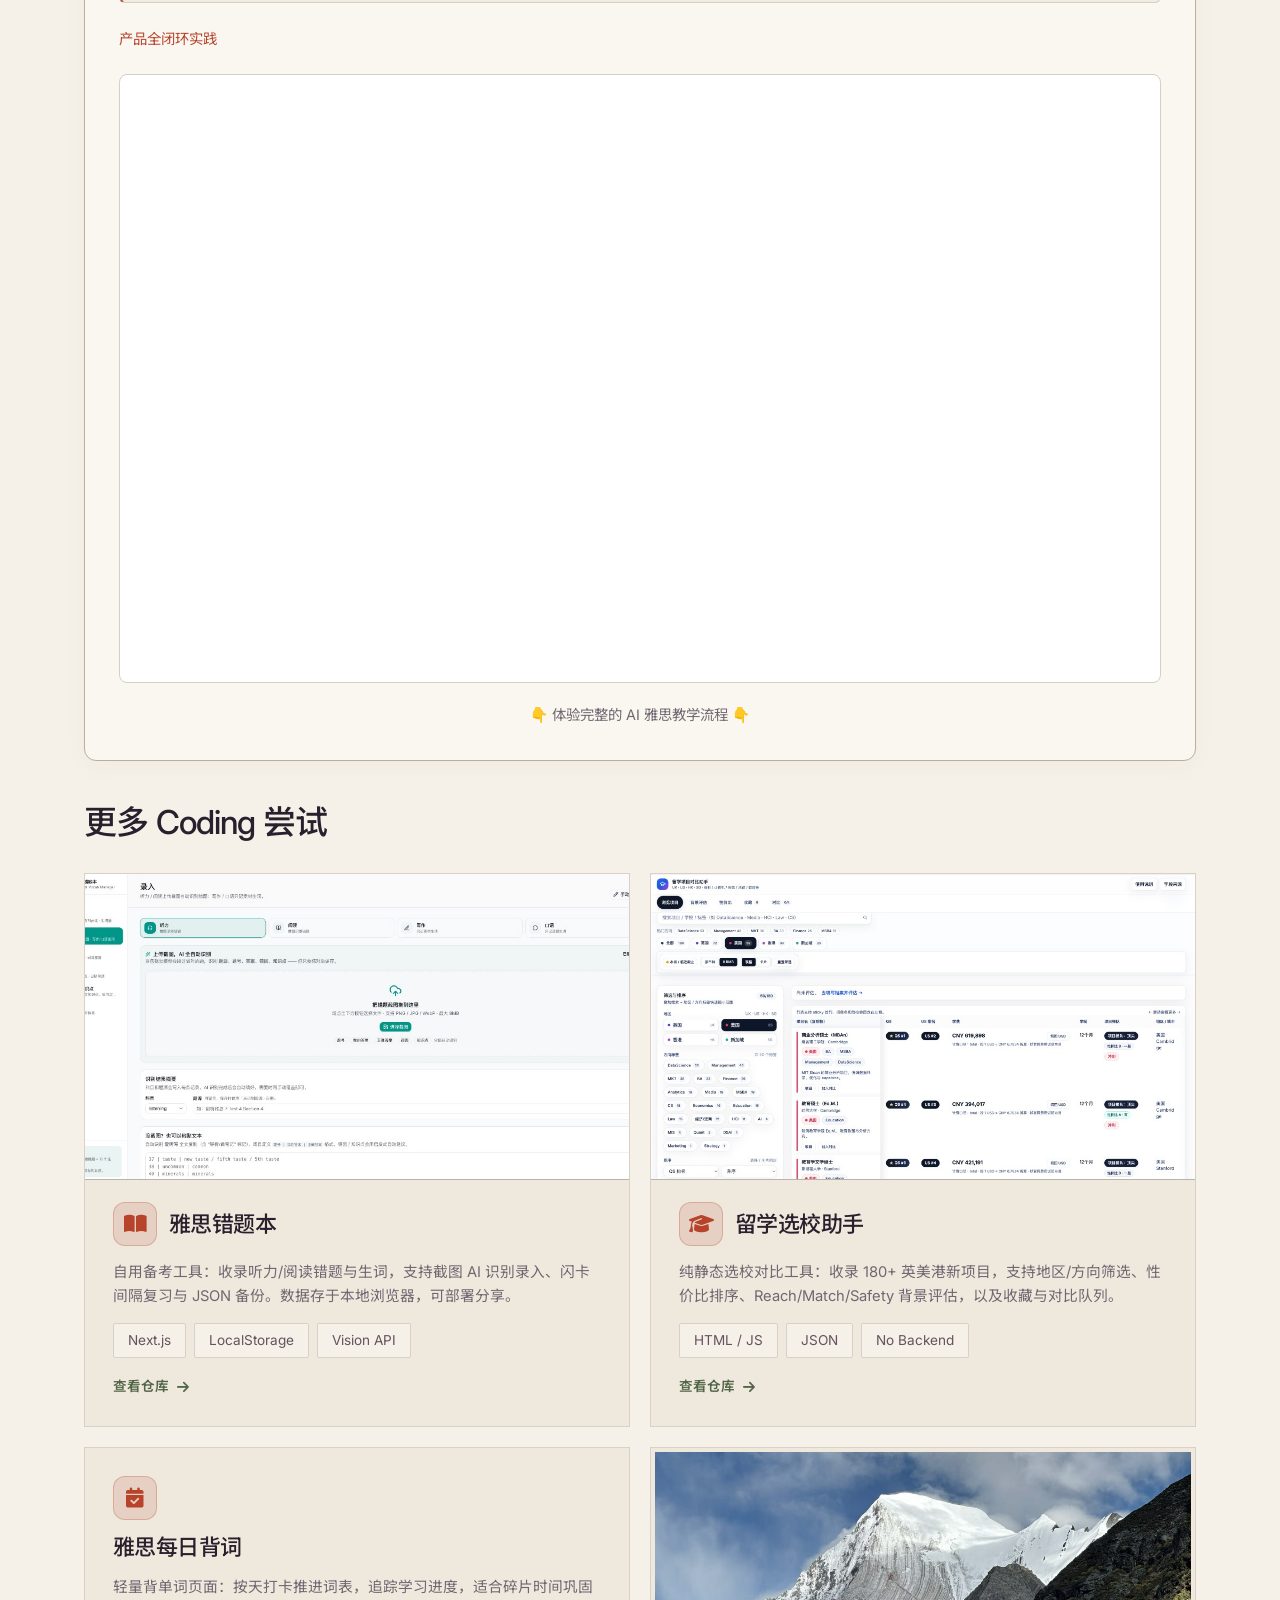
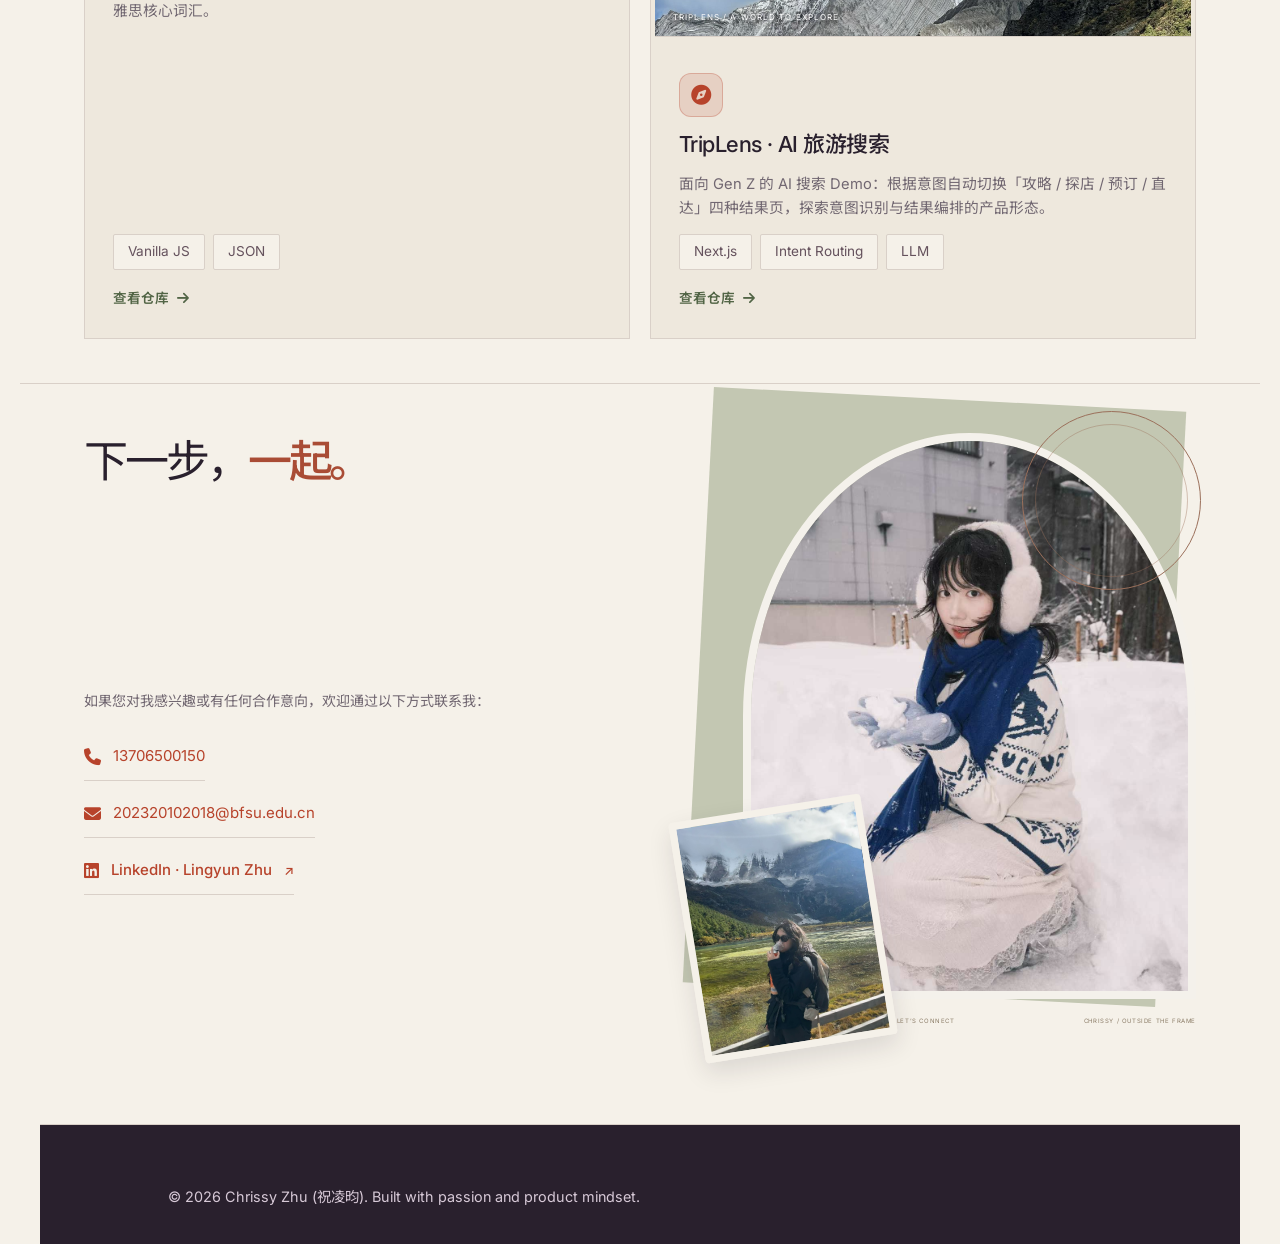
==== commit af76eb55: "Redesign portfolio and update internship experience" ====
--- a/index.html
+++ b/index.html
@@ -3,11 +3,11 @@
 <head>
     <meta charset="UTF-8">
     <meta name="viewport" content="width=device-width, initial-scale=1.0">
-    <meta name="description" content="祝凌昀 Chrissy Zhu — 策略运营 · 产品运营 · 新媒体创作。字节跳动、美团实习经历与作品集。">
+    <meta name="description" content="祝凌昀 Chrissy Zhu — AI 商业化 · 国际业务运营 · 产品策略。智谱 Z.ai、字节跳动、美团实习经历与个人作品集。">
     <meta name="theme-color" content="#16161a">
     <meta property="og:title" content="祝凌昀 | Chrissy Zhu">
-    <meta property="og:description" content="策略思考者 · 产品思维 · 内容创作者">
-    <meta property="og:image" content="portfolio_images/hero_portrait.jpg">
+    <meta property="og:description" content="AI 商业化 · 国际业务 · 产品与增长">
+    <meta property="og:image" content="portfolio_images/portrait-blossom.jpg">
     <title>祝凌昀 | Chrissy Zhu - Portfolio</title>
     <link rel="stylesheet" href="https://cdnjs.cloudflare.com/ajax/libs/font-awesome/6.4.0/css/all.min.css">
     <link href="https://fonts.googleapis.com/css2?family=Inter:wght@300;400;500;600;700&family=Noto+Sans+SC:wght@300;400;500;700&family=Plus+Jakarta+Sans:wght@500;600;700;800&display=swap" rel="stylesheet">
@@ -1214,15 +1214,18 @@
             }
         }
     </style>
+    <link href="https://fonts.googleapis.com/css2?family=Cormorant+Garamond:ital,wght@0,500;0,600;1,500;1,600&amp;family=Noto+Serif+SC:wght@400;500;600&amp;display=swap" rel="stylesheet">
+    <link rel="stylesheet" href="editorial.css?v=20261030-13">
 </head>
 <body>
 
-    <div class="lang-switch" onclick="toggleLanguage()">
+    <button type="button" class="lang-switch" onclick="toggleLanguage()" aria-label="切换语言 / Switch language">
         <span id="lang-zh" class="active">中</span>
         <span style="color: rgba(255,255,255,0.2)">/</span>
         <span id="lang-en">EN</span>
-    </div>
-
+    </button>
+
+    <a class="wordmark" href="#hero" aria-label="Chrissy Zhu home">cz<span>®</span></a>
     <!-- Hero -->
     <header id="hero" class="tech-hero">
         <div class="tech-bg-grid"></div>
@@ -1233,22 +1236,22 @@
                     <span class="pulse-dot"></span>
                     <span data-zh="OPEN TO OPPORTUNITIES" data-en="OPEN TO OPPORTUNITIES">OPEN TO OPPORTUNITIES</span>
                 </div>
-                <h1 class="glitch-title" data-zh="祝凌昀" data-en="Chrissy Zhu">祝凌昀</h1>
+                <div class="hero-editorial-title" aria-hidden="true">Making<br><em>connections.</em></div><h1 class="glitch-title" data-zh="祝凌昀" data-en="Chrissy Zhu">祝凌昀</h1>
                 <div class="role-terminal">
                     <span class="prompt-arrow">&gt;</span>
                     <span class="typewriter" id="typewriter"></span><span class="cursor">_</span>
                 </div>
                 <p class="hero-desc bilingual">
-                    <span class="lang-zh">在这里，你可以看到我在互联网大厂的实习沉淀，以及我的部分个人创作。<br>希望有机会和您一起探索。</span>
-                    <span class="lang-en lang-hidden">Here you can explore my internship experiences at top tech companies and my personal creative works.<br>Looking forward to exploring possibilities together.</span>
+                    <span class="lang-zh">连接 AI 技术与真实商业场景。<br>从产品策略、海外 GTM，到内容与个人创作。</span>
+                    <span class="lang-en lang-hidden">Connecting AI technology with real business needs.<br>Exploring product strategy, global GTM, and creative work.</span>
                 </p>
                 <div class="hero-action-group">
-                    <a href="#about" class="tech-btn primary-tech" data-zh="[ 初始化简介 ]" data-en="[ INIT_ABOUT ]">[ 初始化简介 ]</a>
-                    <a href="#portfolio" class="tech-btn secondary-tech" data-zh="&lt; 浏览作品 /&gt;" data-en="&lt; VIEW_WORKS /&gt;">&lt; 浏览作品 /&gt;</a>
+                    <a href="#internships" class="tech-btn primary-tech" data-zh="查看我的经历 ↗" data-en="Explore experience ↗">查看我的经历 ↗</a>
+                    <a href="#portfolio" class="tech-btn secondary-tech" data-zh="浏览作品 →" data-en="Selected work →">浏览作品 →</a>
                 </div>
                 <div class="tech-stats">
                     <div class="stat-item">
-                        <span class="stat-num">4</span>
+                        <span class="stat-num">5</span>
                         <span class="stat-label" data-zh="段实习经历" data-en="Internships">段实习经历</span>
                     </div>
                     <div class="stat-item">
@@ -1257,13 +1260,13 @@
                     </div>
                 </div>
             </div>
-            <div class="hero-image-side">
+            <div class="hero-image-side"><div class="orbit-label">BUSINESS × TECHNOLOGY × CULTURE</div><div class="hero-photo-note">01 / A CURIOUS MIND</div><img class="collage-photo" src="portfolio_images/landscape-snow.jpg" alt="个人摄影：雪山与山林">
                 <div class="image-frame">
                     <div class="corner top-left"></div>
                     <div class="corner top-right"></div>
                     <div class="corner bottom-left"></div>
                     <div class="corner bottom-right"></div>
-                    <img src="portfolio_images/hero_portrait.jpg" alt="Chrissy Zhu">
+                    <img src="portfolio_images/portrait-blossom.jpg" alt="Chrissy Zhu">
                 </div>
             </div>
         </div>
@@ -1283,28 +1286,29 @@
         <img src="" alt="" id="lightbox-img">
     </div>
 
+    <div class="discipline-ribbon" aria-hidden="true"><span>AI COMMERCIALIZATION</span><i aria-hidden="true">/</i><span>GLOBAL PERSPECTIVE</span><i aria-hidden="true">/</i><span>PRODUCT THINKING</span><i aria-hidden="true">/</i><span>CREATIVE ENERGY</span></div>
     <!-- About Section -->
-    <section id="about" class="reveal">
-        <h2 class="section-title" data-zh="关于我" data-en="About Me">关于我</h2>
+    <section id="about" class="reveal"><div class="eyebrow">01 / THE PERSON</div>
+        <h2 class="section-title bilingual"><span class="lang-zh">关于<em>我。</em></span><span class="lang-en lang-hidden">A little<br><em>about me.</em></span></h2>
         <div class="about-container">
             <div class="about-image">
-                <img src="portfolio_images/page02_img03.jpeg" alt="Chrissy Zhu">
+                <img src="portfolio_images/page02_img03.jpeg" alt="Chrissy Zhu 手持相机的个人照片"><div class="portrait-note"><span>THE PERSON BEHIND THE WORK</span><p>A curious mind.<br><em>A global outlook.</em></p></div>
             </div>
             <div class="about-text">
-                <h2 style="font-size: 2rem; font-weight: 700; color: var(--text-main); margin-bottom: 1rem;" data-zh="Hello, 我是祝凌昀 👋" data-en="Hello, I'm Chrissy Zhu 👋">Hello, 我是祝凌昀 👋</h2>
-                <h3 data-zh="多元背景的策略思考者" data-en="Strategic Thinker with Diverse Background">多元背景的策略思考者</h3>
+                <h2 class="about-greeting" data-zh="Hello, 我是祝凌昀 👋" data-en="Hello, I'm Chrissy Zhu 👋">Hello, 我是祝凌昀 👋</h2>
+                <h3 data-zh="用产品思维，理解技术与生意" data-en="Where product thinking meets business">用产品思维，理解技术与生意</h3>
                 <p class="bilingual">
                     <span class="lang-zh">我目前就读于北京外国语大学国际商务专业。作为一名具备<span class="highlight">产品思维</span>的运营人，我擅长从复杂的业务逻辑中拆解核心痛点，通过数据驱动决策，实现从0到1的业务搭建与增长。</span>
                     <span class="lang-en lang-hidden">I am currently studying International Business at BFSU. As an operations professional with a <span class="highlight">Product Mindset</span>, I excel at decomposing core pain points from complex business logic and driving growth through data-backed decisions.</span>
                 </p>
                 <p class="bilingual">
-                    <span class="lang-zh">我不仅在字节跳动和美团等顶尖互联网公司积累了深厚的<span class="highlight">策略运营</span>与<span class="highlight">产品运营</span>经验，同时也是一名活跃的新媒体创作者，能够将深度的用户洞察转化为极具影响力的内容。</span>
-                    <span class="lang-en lang-hidden">I have accumulated extensive experience in <span class="highlight">Strategy &amp; Product Operations</span> at top-tier firms like ByteDance and Meituan. Meanwhile, as an active new media creator, I translate deep user insights into impactful content.</span>
+                    <span class="lang-zh">我在智谱 Z.ai 参与 AI 商业化与海外生态运营，也在字节跳动和美团积累了<span class="highlight">策略运营</span>与<span class="highlight">产品运营</span>经验，同时也是一名活跃的新媒体创作者，能够将深度的用户洞察转化为极具影响力的内容。</span>
+                    <span class="lang-en lang-hidden">Alongside AI commercialization and global ecosystem operations at Z.ai, I have gained experience in <span class="highlight">Strategy &amp; Product Operations</span> at top-tier firms like ByteDance and Meituan. Meanwhile, as an active new media creator, I translate deep user insights into impactful content.</span>
                 </p>
                 <!-- Education Card -->
                 <div class="edu-card">
                     <div class="edu-header">
-                        <span class="edu-emoji">🎓</span>
+                        <img class="school-logo" src="portfolio_images/logos/bfsu-emblem.png" alt="北京外国语大学校徽" width="45" height="55">
                         <span class="edu-school" data-zh="北京外国语大学 · 国际商学院" data-en="BFSU · International Business School">北京外国语大学 · 国际商学院</span>
                     </div>
                     <div class="edu-info" data-zh="国际商务 | 2023.09 – 2027.06" data-en="International Business | 2023.09 – 2027.06">国际商务 | 2023.09 – 2027.06</div>
@@ -1323,37 +1327,25 @@
     </section>
 
     <!-- Internships -->
-    <section id="internships" class="reveal">
-        <h2 class="section-title" data-zh="实习经历" data-en="Internship Experience">实习经历</h2>
-        <p class="section-lead" data-zh="从互联网大厂到 4A 与内容平台，每一段经历都在打磨我的策略思维与产品嗅觉。" data-en="From big tech to 4A and content platforms — each role sharpened my strategic thinking and product instincts.">从互联网大厂到 4A 与内容平台，每一段经历都在打磨我的策略思维与产品嗅觉。</p>
+    <section id="internships" class="reveal"><div class="eyebrow">02 / EXPERIENCE & IMPACT</div>
+        <div class="chapter-intro"><div class="chapter-copy">        <h2 class="section-title bilingual"><span class="lang-zh">经历，<em>与成长。</em></span><span class="lang-en lang-hidden">Experience,<br><em>with purpose.</em></span></h2>
+        <p class="section-lead" data-zh="从互联网产品运营到 AI 国际商业化，把研究、数据与跨团队协作转化为业务推进。" data-en="From product operations to global AI commercialization: turning research, data, and collaboration into business progress.">从互联网产品运营到 AI 国际商业化，把研究、数据与跨团队协作转化为业务推进。</p></div><figure class="chapter-art perspective-collage" aria-label="鸟类插画、植物蓝晒与几何图形拼贴"><div class="collage-board"><div class="collage-grid-paper" aria-hidden="true"></div><div class="collage-coral" aria-hidden="true"></div><img class="collage-art-sheet" loading="lazy" src="portfolio_images/art-autonomy.webp" alt="Anthropic 视觉素材：鸟类插画、植物蓝晒与四色纸张拼贴"><div class="collage-rings" aria-hidden="true"></div><span class="collage-edition" aria-hidden="true">PERSPECTIVES / 02</span></div><figcaption><a href="https://www.anthropic.com/research/measuring-agent-autonomy" target="_blank" rel="noopener noreferrer">Artwork © Anthropic · via Reference ↗</a></figcaption></figure></div>
 
         <div class="exp-grid">
-            <article class="exp-card" data-brand="bytedance">
-                <span class="exp-index">01</span>
-                <div class="exp-brand" data-zh="字节" data-en="BD">字节</div>
+<article class="exp-card exp-featured" tabindex="0" data-brand="zai"><span class="exp-index">01</span><div class="exp-brand logo-brand"><img src="portfolio_images/logos/zai.svg" alt="Z.ai logo" width="56" height="56"></div><div class="exp-body"><div class="exp-top"><h3 class="exp-company" data-zh="智谱 Z.ai · 国际业务中心" data-en="Z.ai · International Business">智谱 Z.ai · 国际业务中心</h3><div class="exp-pills"><span class="exp-pill exp-pill--active">2026.08 – 2026.11</span></div></div><p class="exp-role" data-zh="项目经理实习生" data-en="Project Management Intern">项目经理实习生</p><div class="impact-strip"><div><strong>1,600+</strong><span data-zh="企业研究" data-en="Companies researched">企业研究</span></div><div><strong>80+</strong><span data-zh="Startup 申请评估" data-en="Startup reviews">Startup 申请评估</span></div><div><strong>10+</strong><span data-zh="客户与生态会议" data-en="Client &amp; partner meetings">客户与生态会议</span></div></div><ul class="exp-list"><li class="bilingual"><span class="lang-zh"><b>全球市场研究与 GTM：</b>研究 <b>1,600+ 家 AI 企业</b>，筛选 <b>324 家重点候选客户</b>，结合产品、技术栈与模型需求支持海外市场优先级判断。</span><span class="lang-en lang-hidden"><b>Global research & GTM:</b> Researched <b>1,600+ AI companies</b> and shortlisted <b>324 priority prospects</b>, assessing products, technology stacks, and model needs to inform market priorities.</span></li><li class="bilingual"><span class="lang-zh"><b>Startup Program 项目运营：</b>独立评估 <b>80+ 份申请</b>，梳理 LLM 场景、API 用量与成本，协助 Credits 审批、模型测试及 BD 交接。</span><span class="lang-en lang-hidden"><b>Startup Program operations:</b> Independently reviewed <b>80+ applications</b>, assessed LLM use cases, API usage and costs, and supported credit approvals, model trials, and BD handoffs.</span></li><li class="bilingual"><span class="lang-zh"><b>企业与生态项目推进：</b>推进及协调 <b>10+ 场企业与生态会议</b>，独立负责 <b>2 家重点客户</b>的会议协调，并跟进会后需求与 NDA 流程。</span><span class="lang-en lang-hidden"><b>Enterprise & ecosystem coordination:</b> Helped advance and coordinate <b>10+ enterprise and ecosystem meetings</b>; independently coordinated meetings for <b>two priority accounts</b> and followed up on requirements and NDA processes.</span></li></ul><div class="exp-tags"><span class="exp-tag">Global GTM</span><span class="exp-tag">LLM / API</span><span class="exp-tag">Startup Program</span><span class="exp-tag">Ecosystem</span></div></div></article>
+            <article class="exp-card" tabindex="0" data-brand="bytedance">
+                <span class="exp-index">02</span>
+                <div class="exp-brand logo-brand"><img src="portfolio_images/logos/bytedance.png" alt="ByteDance logo" width="56" height="56"></div>
                 <div class="exp-body">
                     <div class="exp-top">
                         <h3 class="exp-company" data-zh="字节跳动 · 抖音电商" data-en="ByteDance · Douyin E-commerce">字节跳动 · 抖音电商</h3>
                         <div class="exp-pills">
-                            <span class="exp-pill exp-pill--active" data-zh="2026.02 – 至今" data-en="2026.02 – Present">2026.02 – 至今</span>
+                            <span class="exp-pill exp-pill--active" data-zh="2026.02 – 2026.08" data-en="2026.02 – 2026.08">2026.02 – 2026.08</span>
                             <span class="exp-pill" data-zh="北京" data-en="Beijing">北京</span>
                         </div>
                     </div>
                     <p class="exp-role" data-zh="策略运营实习生" data-en="Strategy Operations Intern">策略运营实习生</p>
-                    <ul class="exp-list">
-                        <li class="bilingual">
-                            <span class="lang-zh"><b>策略分析与优化：</b>围绕商家资质审核、商品合规与售后问题，拆解治理链路，分析违规发生的关键节点，辅助制定分层治理策略。</span>
-                            <span class="lang-en lang-hidden"><b>Strategy Analysis &amp; Optimization:</b> Deconstructed governance loops around merchant qualifications and product compliance, assisting in layered strategy formulation.</span>
-                        </li>
-                        <li class="bilingual">
-                            <span class="lang-zh"><b>数据监控与异常分析：</b>搭建核心指标监控体系（违规率、拦截率等），通过 SQL 提取分析数据，定位规则/系统异常波动原因。</span>
-                            <span class="lang-en lang-hidden"><b>Data Monitoring:</b> Built core metric dashboards via SQL to locate anomalies in rules, merchant structures, or system executions.</span>
-                        </li>
-                        <li class="bilingual">
-                            <span class="lang-zh"><b>模型与规则迭代支持：</b>参与虚假宣传识别策略优化，分析误判/漏判 case，提出规则调整建议，提升识别准确率。</span>
-                            <span class="lang-en lang-hidden"><b>Model &amp; Rule Iteration:</b> Optimized false-advertising recognition strategies by analyzing misjudged cases, improving detection accuracy.</span>
-                        </li>
-                    </ul>
+                    <ul class="exp-list"><li class="bilingual"><span class="lang-zh"><b>耐消品治理策略：</b>参与商家资质、商品宣传及售后治理，结合违规案例梳理规则边界，支持消费者体验与商家经营之间的策略权衡。</span><span class="lang-en lang-hidden"><b>Durable-goods governance:</b> Supported merchant qualification, product claims, and after-sales governance, analyzing cases and rule boundaries to balance consumer experience with merchant operations.</span></li><li class="bilingual"><span class="lang-zh"><b>SQL 分析与异常归因：</b>按类目、品牌、商家与 SKU 拆解违规率、投诉率、退款及负向反馈，定位规则变更、商家结构和系统执行异常。</span><span class="lang-en lang-hidden"><b>SQL analysis & diagnosis:</b> Analyzed violations, complaints, refunds, and negative feedback by category, brand, merchant, and SKU to investigate policy, merchant-mix, and execution anomalies.</span></li><li class="bilingual"><span class="lang-zh"><b>AI 审核优化：</b>分析虚假宣传审核中的误判与漏判，归纳风险特征及规则建议，协同产品、算法与业务团队跟踪优化效果。</span><span class="lang-en lang-hidden"><b>AI-assisted review:</b> Reviewed false positives and missed cases in misleading-claims detection, summarized risk patterns, and worked with product, algorithm, and business teams to assess improvements.</span></li></ul>
                     <div class="exp-tags">
                         <span class="exp-tag" data-zh="治理链路" data-en="Governance">治理链路</span>
                         <span class="exp-tag" data-zh="SQL" data-en="SQL">SQL</span>
@@ -1362,32 +1354,19 @@
                 </div>
             </article>
 
-            <article class="exp-card" data-brand="meituan">
-                <span class="exp-index">02</span>
-                <div class="exp-brand" data-zh="美团" data-en="MT">美团</div>
+            <article class="exp-card" tabindex="0" data-brand="meituan">
+                <span class="exp-index">03</span>
+                <div class="exp-brand logo-brand"><img src="portfolio_images/logos/meituan.ico" alt="Meituan logo" width="56" height="56"></div>
                 <div class="exp-body">
                     <div class="exp-top">
                         <h3 class="exp-company" data-zh="美团 · 到餐事业部" data-en="Meituan · Dine-in Business">美团 · 到餐事业部</h3>
                         <div class="exp-pills">
-                            <span class="exp-pill" data-zh="2025.11 – 2026.02" data-en="2025.11 – 2026.02">2025.11 – 2026.02</span>
+                            <span class="exp-pill" data-zh="2025.11 – 2026.01" data-en="2025.11 – 2026.01">2025.11 – 2026.01</span>
                             <span class="exp-pill" data-zh="北京" data-en="Beijing">北京</span>
                         </div>
                     </div>
                     <p class="exp-role" data-zh="产品运营实习生" data-en="Product Operations Intern">产品运营实习生</p>
-                    <ul class="exp-list">
-                        <li class="bilingual">
-                            <span class="lang-zh"><b>产品数据分析与策略支持：</b>基于 GTV、订单量、转化率等指标完成 SQL 取数与看板搭建及 WBR/MBR 输出，支持业务决策。</span>
-                            <span class="lang-en lang-hidden"><b>Data Analysis:</b> Executed SQL data pulls, dashboard building, and WBR/MBR reporting based on GTV and conversion rates to support product decisions.</span>
-                        </li>
-                        <li class="bilingual">
-                            <span class="lang-zh"><b>问题诊断与归因分析：</b>针对团购订单未映射等数据异动，拆解产品规则与商家配置，协同产研推动修复。</span>
-                            <span class="lang-en lang-hidden"><b>Issue Diagnosis:</b> Deconstructed rules and configs for order mapping anomalies, collaborating with tech teams to drive fixes.</span>
-                        </li>
-                        <li class="bilingual">
-                            <span class="lang-zh"><b>跨团队协作与项目推进：</b>作为业务、产品与研发间的沟通桥梁，跟进需求拆解与上线进度，保障项目按期交付并沉淀分析方法论。</span>
-                            <span class="lang-en lang-hidden"><b>Cross-functional Collaboration:</b> Acted as a bridge between biz and tech teams, tracking requirements and evaluating feature impacts.</span>
-                        </li>
-                    </ul>
+                    <ul class="exp-list"><li class="bilingual"><span class="lang-zh"><b>经营分析与复盘：</b>支持秒提、远程锁客及团配业务，以 SQL 取数、清洗和搭建看板，围绕 GTV、订单、转化及核销输出 WBR/MBR。</span><span class="lang-en lang-hidden"><b>Business analysis & reviews:</b> Supported pickup, customer-retention, and group-order products with SQL, data cleaning, and dashboards, contributing GTV, order, conversion, and redemption analysis to WBR/MBR.</span></li><li class="bilingual"><span class="lang-zh"><b>订单异常诊断：</b>排查团购订单未映射问题，按商家、订单类型及时间下钻，对照产品规则与商家配置，协同产研定位并跟进修复。</span><span class="lang-en lang-hidden"><b>Order anomaly diagnosis:</b> Investigated unmapped group-buy orders by merchant, order type, and time; reviewed product rules and configurations with product and engineering teams and tracked fixes.</span></li><li class="bilingual"><span class="lang-zh"><b>场景增长与活动运营：</b>参与早餐及交通枢纽秒提项目，支持商家选品、优惠玩法和活动配置，按品牌、SKU、区域复盘订单与交易表现。</span><span class="lang-en lang-hidden"><b>Scenario-based growth:</b> Supported breakfast and transit-hub pickup initiatives through merchant and product selection, promotion setup, and order and transaction analysis by brand, SKU, and region.</span></li></ul>
                     <div class="exp-tags">
                         <span class="exp-tag" data-zh="GTV / WBR" data-en="GTV / WBR">GTV / WBR</span>
                         <span class="exp-tag" data-zh="归因分析" data-en="Root Cause">归因分析</span>
@@ -1396,28 +1375,19 @@
                 </div>
             </article>
 
-            <article class="exp-card" data-brand="ipg">
-                <span class="exp-index">03</span>
-                <div class="exp-brand">IPG</div>
+            <article class="exp-card" tabindex="0" data-brand="ipg">
+                <span class="exp-index">04</span>
+                <div class="exp-brand logo-brand"><img src="portfolio_images/logos/ipg.svg" alt="Interpublic Group logo" width="56" height="56"></div>
                 <div class="exp-body">
                     <div class="exp-top">
-                        <h3 class="exp-company" data-zh="IPG 4A广告公司" data-en="IPG · 4A Agency">IPG 4A广告公司</h3>
+                        <h3 class="exp-company" data-zh="IPG Golin · 高诚公关" data-en="IPG Golin · Communications">IPG Golin · 高诚公关</h3>
                         <div class="exp-pills">
                             <span class="exp-pill" data-zh="2025.07 – 2025.11" data-en="2025.07 – 2025.11">2025.07 – 2025.11</span>
                             <span class="exp-pill" data-zh="上海" data-en="Shanghai">上海</span>
                         </div>
                     </div>
                     <p class="exp-role" data-zh="品牌传播实习生" data-en="Brand Communication Intern">品牌传播实习生</p>
-                    <ul class="exp-list">
-                        <li class="bilingual">
-                            <span class="lang-zh">参与知名品牌年度全案策划，负责竞品调研与消费者趋势分析。</span>
-                            <span class="lang-en lang-hidden">Participated in annual integrated marketing for major brands, responsible for competitor research and trend analysis.</span>
-                        </li>
-                        <li class="bilingual">
-                            <span class="lang-zh">协调媒介资源，跟进KOL/KOC内容产出及投放效果监控。</span>
-                            <span class="lang-en lang-hidden">Coordinated media resources, tracking KOL/KOC content production and monitoring delivery performance.</span>
-                        </li>
-                    </ul>
+                    <ul class="exp-list"><li class="bilingual"><span class="lang-zh"><b>国际品牌传播：</b>主要支持马来西亚航空，并参与卡塔尔航空、大众汽车等项目；参与 <b>10+ 次 Campaign / 传播活动</b>及 <b>50+ 条社媒内容</b>制作支持。</span><span class="lang-en lang-hidden"><b>International brand communications:</b> Primarily supported Malaysia Airlines and contributed to Qatar Airways and Volkswagen projects, including <b>10+ campaigns and communications activities</b> and <b>50+ social content pieces</b>.</span></li><li class="bilingual"><span class="lang-zh"><b>内容本土化与学生市场：</b>本土化英文新闻稿及品牌素材，支持微博、微信、小红书传播，参与 MHexplorer 学生权益梳理、开学季内容及校园合作。</span><span class="lang-en lang-hidden"><b>Localization & student outreach:</b> Localized English releases and brand assets for Weibo, WeChat, and Xiaohongshu; supported MHexplorer student-benefit messaging, back-to-school content, and campus partnerships.</span></li><li class="bilingual"><span class="lang-zh"><b>活动协调与传播复盘：</b>参与成都—吉隆坡航线传播，联系酒店及供应商、整理高管采访资料；跟踪媒体报道与社媒表现，支持 Coverage Report。</span><span class="lang-en lang-hidden"><b>Events & measurement:</b> Supported Chengdu–Kuala Lumpur route communications, hotel and supplier coordination, and executive interview materials; tracked coverage and social performance for reporting.</span></li></ul>
                     <div class="exp-tags">
                         <span class="exp-tag" data-zh="品牌全案" data-en="Brand Campaign">品牌全案</span>
                         <span class="exp-tag" data-zh="竞品调研" data-en="Research">竞品调研</span>
@@ -1426,30 +1396,21 @@
                 </div>
             </article>
 
-            <article class="exp-card" data-brand="netease">
-                <span class="exp-index">04</span>
-                <div class="exp-brand" data-zh="网易" data-en="NE">网易</div>
+            <article class="exp-card" tabindex="0" data-brand="netease">
+                <span class="exp-index">05</span>
+                <div class="exp-brand logo-brand"><img src="portfolio_images/logos/netease.png" alt="NetEase logo" width="56" height="56"></div>
                 <div class="exp-body">
                     <div class="exp-top">
                         <h3 class="exp-company" data-zh="网易传媒 · 文创事业部" data-en="NetEase Media · Content Business">网易传媒 · 文创事业部</h3>
                         <div class="exp-pills">
-                            <span class="exp-pill" data-zh="2024.12 – 2025.03" data-en="2024.12 – 2025.03">2024.12 – 2025.03</span>
+                            <span class="exp-pill" data-zh="2024.12 – 2025.02" data-en="2024.12 – 2025.02">2024.12 – 2025.02</span>
                             <span class="exp-pill" data-zh="北京" data-en="Beijing">北京</span>
                         </div>
                     </div>
-                    <p class="exp-role" data-zh="新媒体运营实习生" data-en="New Media Intern">新媒体运营实习生</p>
-                    <ul class="exp-list">
-                        <li class="bilingual">
-                            <span class="lang-zh">独立策划多篇"10w+"爆款推文，负责选题拆解、文案创作与视觉排版。</span>
-                            <span class="lang-en lang-hidden">Independently planned multiple '10w+' viral articles, covering topic selection, copywriting, and visual layout.</span>
-                        </li>
-                        <li class="bilingual">
-                            <span class="lang-zh">分析粉丝互动数据，优化内容发布策略，实现账号粘性提升。</span>
-                            <span class="lang-en lang-hidden">Analyzed audience engagement data to optimize content strategy and improve follower retention.</span>
-                        </li>
-                    </ul>
+                    <p class="exp-role" data-zh="内容运营实习生" data-en="Content Operations Intern">内容运营实习生</p>
+                    <ul class="exp-list"><li class="bilingual"><span class="lang-zh"><b>百万级公众号运营：</b>参与<b>浪潮工作室、看客 Insight 两个百万级粉丝公众号</b>的日常运营，独立策划或执行 <b>12 期选题</b>，完成素材整理、编辑与图文排版。</span><span class="lang-en lang-hidden"><b>Million-follower account operations:</b> Helped operate <b>Wave Studio and Kanke Insight, two WeChat accounts each with over one million followers</b>; independently planned or executed <b>12 content topics</b>, including research, editing, and layout.</span></li><li class="bilingual"><span class="lang-zh"><b>跨平台增长与合作：</b>参与知乎、Bilibili 等渠道分发及 <b>5 次头部账号互推</b>；相关跨平台联动项目约三周新增 <b>8,000+ 粉丝</b>。</span><span class="lang-en lang-hidden"><b>Cross-platform growth:</b> Contributed to distribution on Zhihu and Bilibili and <b>five cross-promotions with leading accounts</b>; the cross-platform initiative gained <b>8,000+ followers in roughly three weeks</b>.</span></li><li class="bilingual"><span class="lang-zh"><b>内容数据与竞品研究：</b>跟踪阅读、分享与互动表现，持续监测 <b>10+ 同领域账号</b>，输出周度观察及选题建议，支持内容复盘与优化。</span><span class="lang-en lang-hidden"><b>Content analytics & research:</b> Tracked readership, sharing, and engagement; monitored <b>10+ comparable accounts</b> and produced weekly observations and topic recommendations.</span></li></ul>
                     <div class="exp-tags">
-                        <span class="exp-tag" data-zh="10w+ 爆款" data-en="Viral Hits">10w+ 爆款</span>
+                        <span class="exp-tag" data-zh="百万级账号" data-en="Million-follower Accounts">百万级账号</span>
                         <span class="exp-tag" data-zh="内容策略" data-en="Content Strategy">内容策略</span>
                         <span class="exp-tag" data-zh="数据洞察" data-en="Analytics">数据洞察</span>
                     </div>
@@ -1459,8 +1420,19 @@
     </section>
 
     <!-- Skills Section -->
-    <section id="skills" class="reveal">
-        <h2 class="section-title" data-zh="专业技能" data-en="Professional Skills">专业技能</h2>
+    <section id="skills" class="reveal"><div class="eyebrow" data-zh="方法与工具 / TOOLKIT" data-en="METHODS &amp; TOOLKIT">方法与工具 / TOOLKIT</div>
+        <div class="skills-editorial">
+            <div class="skills-intro">
+                <span class="section-kicker">THE WORKING MIND / 03</span>
+                <h2 class="skills-display bilingual"><span class="lang-zh"><span class="display-line">从<span class="display-serif">洞察</span></span><span class="display-line display-indent">到<em>实践。</em></span></span><span class="lang-en lang-hidden"><span class="display-line">Insight,</span><span class="display-line display-indent"><em>in action.</em></span></span></h2>
+                <div class="method-index"><span><small>01</small> RESEARCH</span><span><small>02</small> ANALYZE</span><span><small>03</small> CREATE</span></div>
+                <a class="practice-link" href="#projects" data-zh="项目实践 ↗" data-en="Selected projects ↗">项目实践 ↗</a>
+            </div>
+            <figure class="skills-art">
+                <img loading="lazy" src="portfolio_images/visual-reference.webp" alt="海面摄影、圆形与网格纸的拼贴视觉，连接研究与实践">
+                <figcaption><span>RESEARCH → INSIGHT → BUILD</span><a href="https://www.anthropic.com/research/expectations-for-the-future" target="_blank" rel="noopener noreferrer">Artwork © Anthropic · via Reference ↗</a></figcaption>
+            </figure>
+        </div>
         <div class="skills-grid">
             <div class="skill-category">
                 <h4 data-zh="硬核技能" data-en="Hard Skills">硬核技能</h4>
@@ -1479,6 +1451,8 @@
                     <span class="skill-tag">Hermes Agent</span>
                     <span class="skill-tag">Openclaw</span>
                     <span class="skill-tag">Dify</span>
+                    <span class="skill-tag">Grok Bot</span>
+                    <span class="skill-tag" data-zh="Seedance 视频生成" data-en="Seedance · Video Generation">Seedance 视频生成</span>
                     <span class="skill-tag">Prompt Engineering</span>
                     <span class="skill-tag">Workflow Design</span>
                 </div>
@@ -1496,8 +1470,8 @@
     </section>
 
     <!-- Portfolio Section -->
-    <section id="portfolio" class="reveal">
-        <h2 class="section-title" data-zh="作品集" data-en="Portfolio">作品集</h2>
+    <section id="portfolio" class="reveal"><div class="eyebrow">04 / SELECTED CREATIVE WORK</div>
+        <h2 class="section-title bilingual"><span class="lang-zh">创作，<em>不止一面。</em></span><span class="lang-en lang-hidden">A creative<br><em>point of view.</em></span></h2>
         <div class="tabs">
             <button class="tab-btn active" onclick="showTab('xhs', this)" data-zh="📱 小红书创作" data-en="📱 Xiaohongshu">📱 小红书创作</button>
             <button class="tab-btn" onclick="showTab('photo', this)" data-zh="📷 摄影作品" data-en="📷 Photography">📷 摄影作品</button>
@@ -1564,20 +1538,8 @@
 
         <!-- Photo Tab -->
         <div id="photo" class="tab-content">
-            <div class="gallery-grid">
-                <div class="gallery-item"><img src="portfolio_images/page15_img08.jpeg" alt="Photo 1"></div>
-                <div class="gallery-item"><img src="portfolio_images/page15_img10.jpeg" alt="Photo 2"></div>
-                <div class="gallery-item"><img src="portfolio_images/page15_img11.jpeg" alt="Photo 3"></div>
-                <div class="gallery-item"><img src="portfolio_images/page15_img12.jpeg" alt="Photo 4"></div>
-                <div class="gallery-item"><img src="portfolio_images/page15_img13.jpeg" alt="Photo 5"></div>
-                <div class="gallery-item"><img src="portfolio_images/page16_img01.jpeg" alt="Photo 6"></div>
-                <div class="gallery-item"><img src="portfolio_images/page16_img09.jpeg" alt="Photo 7"></div>
-                <div class="gallery-item"><img src="portfolio_images/page16_img10.jpeg" alt="Photo 8"></div>
-                <div class="gallery-item"><img src="portfolio_images/page17_img08.jpeg" alt="Photo 9"></div>
-                <div class="gallery-item"><img src="portfolio_images/page17_img09.jpeg" alt="Photo 10"></div>
-                <div class="gallery-item"><img src="portfolio_images/page17_img10.jpeg" alt="Photo 11"></div>
-                <div class="gallery-item"><img src="portfolio_images/page17_img11.jpeg" alt="Photo 12"></div>
-            </div>
+            <div class="photo-editorial-heading"><div><span class="photo-overline">PERSONAL PHOTOGRAPHY / SELECTED FRAMES</span><h3 class="bilingual"><span class="lang-zh">在<span>山野</span>与城市之间，<br><em>记录光影。</em></span><span class="lang-en lang-hidden">Between wild<br>and <em>urban light.</em></span></h3></div><div class="photo-signature">Through my lens<span>CHRISSY ZHU — PHOTO JOURNAL</span></div></div>
+            <div class="gallery-grid curated-gallery"><figure class="gallery-item frame-snow"><img loading="lazy" src="portfolio_images/landscape-snow.jpg" alt="山野"><figcaption><span class="frame-number">01 /</span><span data-zh="山野" data-en="Wilderness">山野</span></figcaption></figure><figure class="gallery-item frame-town"><img loading="lazy" src="portfolio_images/landscape-town.jpg" alt="远望"><figcaption><span class="frame-number">02 /</span><span data-zh="远望" data-en="A wider view">远望</span></figcaption></figure><figure class="gallery-item frame-wide"><img loading="lazy" src="portfolio_images/page15_img10.jpeg" alt="留白"><figcaption><span class="frame-number">03 /</span><span data-zh="留白" data-en="Stillness">留白</span></figcaption></figure><figure class="gallery-item frame-night"><img loading="lazy" src="portfolio_images/page15_img08.jpeg" alt="夜色"><figcaption><span class="frame-number">04 /</span><span data-zh="夜色" data-en="After dark">夜色</span></figcaption></figure><figure class="gallery-item frame-tree"><img loading="lazy" src="portfolio_images/page17_img10.jpeg" alt="林间"><figcaption><span class="frame-number">05 /</span><span data-zh="林间" data-en="In the woods">林间</span></figcaption></figure><figure class="gallery-item frame-street"><img loading="lazy" src="portfolio_images/page15_img12.jpeg" alt="城市脉搏"><figcaption><span class="frame-number">06 /</span><span data-zh="城市脉搏" data-en="City pulse">城市脉搏</span></figcaption></figure><figure class="gallery-item frame-water"><img loading="lazy" src="portfolio_images/page17_img09.jpeg" alt="水面"><figcaption><span class="frame-number">07 /</span><span data-zh="水面" data-en="By the water">水面</span></figcaption></figure><figure class="gallery-item frame-bike"><img loading="lazy" src="portfolio_images/page17_img08.jpeg" alt="日常切片"><figcaption><span class="frame-number">08 /</span><span data-zh="日常切片" data-en="Everyday fragments">日常切片</span></figcaption></figure><figure class="gallery-item frame-room"><img loading="lazy" src="portfolio_images/page17_img11.jpeg" alt="一室光影"><figcaption><span class="frame-number">09 /</span><span data-zh="一室光影" data-en="An afternoon indoors">一室光影</span></figcaption></figure></div>
         </div>
 
         <!-- Viz Tab -->
@@ -1591,13 +1553,13 @@
     </section>
 
     <!-- Projects Section -->
-    <section id="projects" class="reveal">
-        <h2 class="section-title" data-zh="核心项目" data-en="Core Projects">核心项目</h2>
-        <p class="section-lead" data-zh="从 AI Agent 到独立 Web 小工具——用代码把真实需求变成可运行的产品。" data-en="From AI agents to standalone web tools — turning real needs into runnable products through code.">从 AI Agent 到独立 Web 小工具——用代码把真实需求变成可运行的产品。</p>
+    <section id="projects" class="reveal"><div class="eyebrow">05 / BUILT WITH CURIOSITY</div>
+        <div class="chapter-intro"><div class="chapter-copy">        <h2 class="section-title bilingual"><span class="lang-zh">想法，<em>成为作品。</em></span><span class="lang-en lang-hidden">Ideas,<br><em>made real.</em></span></h2>
+        <p class="section-lead" data-zh="从 AI Agent 到独立 Web 小工具——用代码把真实需求变成可运行的产品。" data-en="From AI agents to standalone web tools — turning real needs into runnable products through code.">从 AI Agent 到独立 Web 小工具——用代码把真实需求变成可运行的产品。</p></div><figure class="chapter-art"><img loading="lazy" src="portfolio_images/art-making.webp" alt="黄铜钥匙与制图模板拼贴"><figcaption><a href="https://www.anthropic.com/research/teaching-claude-why" target="_blank" rel="noopener noreferrer">Artwork © Anthropic · via Reference ↗</a></figcaption></figure></div>
         <div class="ai-project">
             <div class="ai-header">
                 <div class="ai-info">
-                    <h3 data-zh="🤖 IELTS Master - 多角色雅思 AI Agent" data-en="🤖 IELTS Master - Multi-role AI Agent">🤖 IELTS Master - 多角色雅思 AI Agent</h3>
+                    <h3 data-zh="IELTS Master — 多角色雅思 AI Agent" data-en="IELTS Master — Multi-role AI Agent">IELTS Master — 多角色雅思 AI Agent</h3>
                     <p data-zh="基于 Dify Chatflow 独立搭建的工作流模式 Agent，解决通用 LLM 在雅思垂直领域评分模糊的问题，通过工程编排而非单纯 Prompt 实现复杂教学逻辑。"
                        data-en="A workflow-based Agent built on Dify Chatflow to solve vague scoring issues of general LLMs in the IELTS vertical, implementing complex teaching logic through engineering orchestration rather than mere prompts.">基于 Dify Chatflow 独立搭建的工作流模式 Agent，解决通用 LLM 在雅思垂直领域评分模糊的问题，通过工程编排而非单纯 Prompt 实现复杂教学逻辑。
                     </p>
@@ -1718,7 +1680,7 @@
                 </a>
             </article>
 
-            <article class="side-project-card" data-theme="travel">
+            <article class="side-project-card" data-theme="travel"><div class="travel-cover"><img loading="lazy" src="portfolio_images/landscape-snow.jpg" alt="雪山摄影，用于 TripLens 旅行项目封面"><span>TRIPLENS / A WORLD TO EXPLORE</span></div>
                 <div class="side-project-icon"><i class="fas fa-compass"></i></div>
                 <h4 data-zh="TripLens · AI 旅游搜索" data-en="TripLens · AI Travel Search">TripLens · AI 旅游搜索</h4>
                 <p class="bilingual">
@@ -1740,7 +1702,8 @@
 
     <!-- Contact Section -->
     <section id="contact">
-        <h2 class="section-title" data-zh="联系我" data-en="Get In Touch">联系我</h2>
+        <h2 class="section-title bilingual"><span class="lang-zh">下一步，<em>一起。</em></span><span class="lang-en lang-hidden">Let’s<br><em>connect.</em></span></h2>
+        <div class="contact-spread">
         <div class="contact-container">
             <p data-zh="如果您对我感兴趣或有任何合作意向，欢迎通过以下方式联系我：" 
                data-en="If you are interested in my profile or have any cooperation inquiries, feel free to reach out:">如果您对我感兴趣或有任何合作意向，欢迎通过以下方式联系我：
@@ -1754,7 +1717,13 @@
                     <i class="fas fa-envelope"></i>
                     <span>202320102018@bfsu.edu.cn</span>
                 </a>
+                <a href="https://www.linkedin.com/in/lingyun-zhu-0b78a736b/?locale=zh" class="contact-link linkedin-contact" target="_blank" rel="noopener noreferrer">
+                    <i class="fab fa-linkedin" aria-hidden="true"></i>
+                    <span>LinkedIn · Lingyun Zhu</span><span aria-hidden="true">↗</span>
+                </a>
             </div>
+        </div>
+<figure class="contact-art" aria-label="个人摄影拼贴"><div class="contact-orbit" aria-hidden="true"></div><img class="contact-scene" loading="lazy" src="portfolio_images/hero_portrait.jpg" alt="祝凌昀的冬日肖像"><img class="contact-inset" loading="lazy" src="portfolio_images/portrait-mountains.jpg" alt="祝凌昀的山野旅行肖像"><figcaption><span>LET’S CONNECT</span><span>CHRISSY / OUTSIDE THE FRAME</span></figcaption></figure>
         </div>
     </section>
 
@@ -1765,8 +1734,8 @@
     <script>
         let currentLang = 'zh';
 
-        const rolesZh = ["策略运营", "产品运营", "新媒体运营", "内容创作", "摄影"];
-        const rolesEn = ["Product Operations", "Strategy Operations", "Content Creation", "Photography"];
+        const rolesZh = ["AI 商业化与国际业务", "产品策略与运营", "内容创作与摄影"];
+        const rolesEn = ["AI Commercialization", "Global GTM & Operations", "Product & Creative Work"];
 
         let roleIdx = 0;
         let charIdx = 0;
@@ -1802,6 +1771,7 @@
         function toggleLanguage() {
             currentLang = currentLang === 'zh' ? 'en' : 'zh';
             
+            document.documentElement.lang = currentLang === 'zh' ? 'zh-CN' : 'en';
             // Update UI
             document.getElementById('lang-zh').classList.toggle('active');
             document.getElementById('lang-en').classList.toggle('active');
--- a/editorial.css
+++ b/editorial.css
@@ -0,0 +1,93 @@
+/* Personal editorial direction, inspired by reference's warm surfaces and fine rules. */
+:root{color-scheme:light;--bg-dark:#fafaf9;--bg-card:#f1f2ed;--bg-card-hover:#e9ece3;--text-main:#242624;--text-muted:#62665e;--accent-pink:#526546;--accent-gold:#526546;--line:#e1e4db}
+body{background:var(--bg-dark);font-family:Inter,'Noto Sans SC',sans-serif;-webkit-font-smoothing:antialiased}
+::selection{background:#dfe7d5;color:#242624}a:focus-visible,button:focus-visible{outline:2px solid #526546;outline-offset:5px}
+#hero.tech-hero{background:#f3f3ee;min-height:780px;padding:145px 0 90px;border-bottom:1px solid var(--line)}
+.tech-bg-grid,.tech-glow-orb,.corner{display:none}.hero-container{max-width:1280px;padding:0 6%;gap:70px}
+.hero-text-side:before{content:'CHRISSY ZHU / PORTFOLIO 2026';display:block;font-size:11px;letter-spacing:.18em;color:var(--text-muted);margin-bottom:35px}
+.glitch-title{color:var(--text-main);font-size:clamp(48px,6vw,80px);letter-spacing:-.05em;font-weight:600;margin-bottom:22px}
+.status-badge{background:#e8eddf;border:0;border-radius:30px;color:#465a38;font-family:inherit;font-size:10px;letter-spacing:.1em;padding:7px 12px;margin-bottom:22px}.pulse-dot{box-shadow:none;animation:none}
+.role-terminal{background:none;border:0;padding:0;font:500 clamp(17px,2vw,23px)/1.5 Inter,'Noto Sans SC',sans-serif;min-height:36px;color:#526546}.prompt-arrow{display:none}.cursor{font-weight:300}
+.hero-desc{max-width:480px;font-size:16px;margin-bottom:30px}.tech-btn{font-family:inherit;border-radius:7px;letter-spacing:0;padding:13px 20px;font-weight:500}.primary-tech{background:#29362a;color:#fff;box-shadow:none}.primary-tech:hover{background:#42543c;box-shadow:none}.secondary-tech{border-color:#ccd2c5;color:#3d4e36}.tech-stats{border-color:#d8ded0;gap:45px}.tech-stats .stat-num{color:var(--text-main);font-family:inherit;font-size:30px;font-weight:500}.tech-stats .stat-label{color:var(--text-muted);letter-spacing:0}
+.image-frame{padding:0;border:0;background:#e5e7dd;border-radius:120px 120px 8px 8px;overflow:hidden;transform:rotate(2deg)}.image-frame img{border-radius:0;max-width:340px;filter:saturate(.75)}
+.lang-switch{top:22px;right:5%;background:#fafaf9;border:1px solid var(--line);padding:8px 14px;font-family:inherit}.lang-switch:hover{background:#edf0e7}.lang-switch span{font-size:12px}.lang-switch span:nth-child(2){color:#a0a69a!important}
+#main-nav{top:18px;bottom:auto;left:5%;transform:none;border-radius:8px;border:1px solid var(--line);background:rgba(250,250,249,.94);padding:12px 18px;gap:22px;max-width:calc(100% - 185px)}nav a{font-size:12px;white-space:nowrap}
+section{max-width:1160px;margin:auto;padding:85px 5%;scroll-margin-top:65px}h2.section-title{font-size:30px;font-weight:600;letter-spacing:-.04em}.section-lead{font-size:15px;max-width:670px;margin-bottom:32px}.section-lead:before{display:none}
+.about-container{gap:50px}.about-image img{border-radius:8px;filter:saturate(.75)}.about-text h3{font-weight:500}.edu-card{background:#f0f2ea;border:1px solid var(--line);border-radius:8px;box-shadow:none}
+#internships:before{display:none}.exp-grid{gap:20px}.exp-card,.exp-card:nth-child(even){margin-left:0;background:#fdfdfb;border:1px solid var(--line);border-radius:10px;box-shadow:none;padding:30px;grid-template-columns:54px 1fr;gap:24px}.exp-card:hover{transform:translateY(-2px);box-shadow:0 10px 30px #29362a08;border-color:#b6c1ac}.exp-card:after{display:none}.exp-card[data-brand=zai]{--brand:#526546;border-top:3px solid #526546;background:#f7f8f2}.exp-brand{width:54px;height:54px;border-radius:10px;box-shadow:none;font-size:15px;background:#eef0e9;border-color:var(--line);color:#526546}.exp-index{display:none}.exp-company{font-size:20px;font-weight:600}.exp-role{font-size:14px;font-weight:500}.exp-pill{background:#f0f2eb;border-color:var(--line)}.exp-list{gap:14px}.exp-list li{font-size:14px;line-height:1.9;padding-left:16px}.exp-list li:before{height:4px;width:4px;top:.8em;background:#89957e;box-shadow:none}.exp-list b{color:#343d30;font-weight:600}.exp-tag,.skill-tag{border:1px solid var(--line);background:#f1f3ec;color:#526047;border-radius:5px}
+.impact-strip{display:grid;grid-template-columns:repeat(3,1fr);gap:16px;padding:20px 0;margin:4px 0 22px;border-top:1px solid var(--line);border-bottom:1px solid var(--line)}.impact-strip strong{display:block;font-size:29px;font-weight:500;letter-spacing:-.04em}.impact-strip span{display:block;color:var(--text-muted);font-size:11px;margin-top:4px}
+.skill-category,.side-project-card,.project-card,.contact-card,.xhs-profile-card,.viz-card{background:#fdfdfb;border:1px solid var(--line);border-radius:10px;box-shadow:none}.skill-category h4{color:var(--text-main)}.tab-btn{color:var(--text-muted);font-family:inherit}.tab-btn.active{color:#35492d;border-color:#526546}.gallery-item{border-radius:8px}.side-project-card{--proj-accent:#526546!important}.side-project-card:hover{box-shadow:0 8px 25px #29362a08}.side-project-link{color:#526546}.contact-links a{color:#526546}footer{color:var(--text-muted);border-top:1px solid var(--line);padding-bottom:35px}
+@media(max-width:768px){#hero.tech-hero{padding:115px 0 50px;min-height:auto}.hero-container{gap:35px;padding:0 7%;flex-direction:column}.hero-text-side{width:100%}.hero-image-side{width:100%;justify-content:center}.image-frame{max-width:240px}.hero-text-side:before{margin-bottom:24px}.glitch-title{font-size:54px}#main-nav{left:4%;right:4%;top:auto;bottom:14px;max-width:none;width:92%;gap:0;justify-content:space-around;padding:13px 8px;box-shadow:0 5px 30px #29362a14}nav a{font-size:11px}.lang-switch{right:6%;top:16px}section{padding:55px 6%;scroll-margin-top:20px}.exp-card,.exp-card:nth-child(even){padding:22px 18px;grid-template-columns:1fr;gap:15px}.exp-top{gap:10px}.exp-company{font-size:18px}.exp-pills{width:100%;margin-left:0}.impact-strip{gap:8px}.impact-strip strong{font-size:25px}.impact-strip span{font-size:10px}.about-container{gap:25px}.hero-action-group{gap:10px}.tech-btn{font-size:13px}footer{padding-bottom:95px}}
+@media(prefers-reduced-motion:reduce){*,*:before,*:after{scroll-behavior:auto!important;animation:none!important;transition:none!important}.cursor{display:none}}
+@media print{#main-nav,.lang-switch,.hero-image-side,#portfolio,#projects,.hero-action-group,.lightbox{display:none!important}#hero.tech-hero{min-height:0;padding:25px 0}section{padding:20px 0;max-width:none}.exp-card{break-inside:avoid}.hero-container{padding:0}.tech-stats{display:none}body{font-size:10pt}.exp-list li{font-size:10pt}#skills,#contact{padding:15px 0}}
+/* Art direction v2: editorial typography, photographic collage, ink / vermilion. */
+:root{--bg-dark:#f5f1e9;--bg-card:#ece6dc;--text-main:#29202d;--text-muted:#716771;--accent-pink:#b7432b;--accent-gold:#b7432b;--line:#d9d0c8}
+body{background:#f5f1e9}.wordmark{position:absolute;top:20px;left:5%;z-index:1001;font:italic 600 36px Georgia,serif;letter-spacing:-4px;text-decoration:none;color:#29202d}.wordmark span{font:10px Inter,sans-serif;vertical-align:top;letter-spacing:0;margin:4px}
+#main-nav{left:50%;transform:translateX(-50%);background:#f5f1e9e8;border-color:#d9d0c8;top:23px;border-radius:0;padding:10px 20px}#main-nav a.active,#main-nav a:hover{color:#b7432b}.lang-switch{background:#f5f1e9;border-color:#d9d0c8;border-radius:0}
+#hero.tech-hero{min-height:850px;padding:150px 0 100px;background:#f5f1e9;overflow:hidden}.hero-container{max-width:1440px;padding:0 7%;gap:4%;align-items:center}.hero-text-side{flex:1.2;z-index:2}.hero-text-side:before{content:'INTERNATIONAL BUSINESS / AI / CREATIVE';font-size:10px;letter-spacing:.17em;margin-bottom:25px;color:#716771}.hero-editorial-title{font:clamp(62px,7.7vw,116px)/.9 Georgia,'Times New Roman',serif;letter-spacing:-.065em;margin-bottom:28px;color:#29202d}.hero-editorial-title em{font-weight:400;color:#b7432b}.glitch-title{font-size:27px;letter-spacing:.04em;font-weight:500;margin-bottom:9px}.status-badge{position:absolute;top:-60px;right:0;background:#e5e4d4;color:#4d5642;font-size:9px}.role-terminal{font-size:17px;min-height:28px;color:#716771;margin-bottom:16px}.hero-desc{font-size:14px;line-height:1.9;max-width:420px}.primary-tech{background:#b7432b;color:#fff;border:1px solid #b7432b}.primary-tech:hover{background:#8e3023}.secondary-tech{color:#29202d;border-color:#bcb2a8}.tech-btn{border-radius:0}.tech-stats{gap:40px;padding-top:16px;border-color:#d9d0c8}.tech-stats .stat-num{font:32px Georgia,serif}.tech-stats .stat-label{font-size:10px}
+.hero-image-side{position:relative;flex:.9;min-width:0;padding:15px 10px 40px 20px;align-self:center}.hero-image-side:before{content:'';position:absolute;inset:0 0 30px 50px;background:#c2c6a9;transform:rotate(5deg);border-radius:46% 46% 0 0}.image-frame{border-radius:45% 45% 0 0;transform:rotate(-4deg);width:100%;border:8px solid #f5f1e9;background:#d9d0c8;overflow:hidden;box-shadow:0 20px 50px #29202d20}.image-frame img{max-width:none;aspect-ratio:3/4;filter:saturate(.65);width:100%}.collage-photo{position:absolute;width:42%;height:39%;object-fit:cover;z-index:3;bottom:-5px;left:-45px;border:7px solid #f5f1e9;transform:rotate(8deg);box-shadow:0 15px 30px #29202d25}.collage-star{position:absolute;right:-20px;top:-38px;font:130px/1 Georgia,serif;color:#b7432b;z-index:3}.orbit-label{position:absolute;right:-35px;top:48%;writing-mode:vertical-rl;font-size:9px;letter-spacing:.17em}.hero-photo-note{position:absolute;bottom:0;right:0;font:9px Inter,sans-serif;letter-spacing:.14em}
+.discipline-ribbon{display:flex;justify-content:space-around;align-items:center;gap:24px;padding:23px 5%;background:#29202d;color:#eee8db;overflow:hidden;font-size:11px;letter-spacing:.12em;white-space:nowrap}.discipline-ribbon i{color:#e68c68;font:30px Georgia,serif}
+.eyebrow{font-size:10px;letter-spacing:.16em;margin-bottom:25px;color:#9b4935}section{padding:95px 5%;max-width:1240px}h2.section-title{font-size:clamp(32px,4vw,48px);font-weight:500;letter-spacing:-.05em;margin-bottom:24px}.section-lead{max-width:650px;line-height:1.9}.about-container{grid-template-columns:.8fr 1.4fr;gap:70px}.about-image{position:relative}.about-image img{border-radius:0;box-shadow:16px 16px 0 #c7cbb5}.about-text h3{color:#b7432b}.edu-card{border-radius:0;background:#eee9df;border-color:#d9d0c8}
+#internships{max-width:1240px}.exp-grid{gap:0;border-top:1px solid #b9aaa5}.exp-card,.exp-card:nth-child(even){background:transparent;grid-template-columns:85px 1fr;gap:28px;padding:35px 0;border:0;border-bottom:1px solid #d9d0c8;border-radius:0}.exp-card:hover{box-shadow:none;transform:none;border-color:#d9d0c8}.exp-brand{background:#e9e2d9;border:0;color:#746572;border-radius:50%;width:64px;height:64px;font-family:Georgia,'Noto Sans SC',serif;font-size:17px}.exp-card[data-brand=zai]{background:#29202d;border:0;padding:40px 35px;margin:0 0 15px;color:#f5f1e9;--text-main:#f5f1e9;--text-muted:#c7bdc9;--accent-pink:#e9a284;--line:#584757}.exp-featured .exp-company{color:#f5f1e9}.exp-featured .exp-brand{background:#b7432b;color:#fff}.exp-featured .exp-list b{color:#f4d8c4}.exp-featured .exp-pill{background:#403341;color:#e9d6c6;border-color:#665064}.exp-featured .exp-tag{background:#403341;color:#e6c4ad;border-color:#665064}.exp-featured .impact-strip{border-color:#584757}.impact-strip{padding:25px 0;gap:25px}.impact-strip strong{font:43px Georgia,serif;letter-spacing:-.04em}.impact-strip span{color:inherit;opacity:.65;font-size:11px}.exp-list li{font-size:14px;line-height:1.9}.exp-list b{color:#473444}.exp-list li:before{background:#b68b76}.exp-role{font-weight:400}.exp-company{font-size:21px}.exp-pill{border-radius:2px}.exp-tag{border-radius:2px;background:#ece7dc;color:#7d5946;border-color:#d9d0c8}
+.visual-interlude{display:grid;grid-template-columns:1fr 1.15fr;gap:50px;align-items:center;padding:65px 7%;background:#dddcca;overflow:hidden}.interlude-copy{max-width:440px}.interlude-copy h2{font:clamp(38px,4.7vw,66px)/1.04 Georgia,serif;letter-spacing:-.045em;color:#29202d;margin-bottom:24px}.interlude-copy h2 em{color:#b7432b;font-weight:400}.interlude-copy p{font-size:13px;line-height:1.9;color:#615c56}.interlude-copy a{display:inline-block;margin-top:25px;font-size:9px;color:#68654f;text-underline-offset:4px}.visual-interlude figure{margin:0;transform:rotate(-3deg)}.visual-interlude img{width:100%;display:block;box-shadow:10px 12px 0 #b4b59c}.visual-interlude figcaption{font-size:9px;letter-spacing:.1em;margin-top:20px;color:#6e6d59}
+.skill-category,.project-card,.side-project-card,.contact-card{border-radius:0;background:#eee8dd;border-color:#d9d0c8}.skill-category{border-top:2px solid #b7432b}.skill-tag{background:#f5f1e9;color:#65525d;border-color:#d9d0c8;border-radius:2px}.gallery-item{border-radius:0}.side-project-card{--proj-accent:#b7432b!important}.side-project-card:hover{box-shadow:6px 6px 0 #ded4c9}.mockup{border-radius:0;border:0;background:#e9e1d7}.mockup:hover{background:#e1d5c7}.mockup-caption{color:#29202d}.tab-btn.active{color:#b7432b;border-color:#b7432b}#contact{border-top:1px solid #d9d0c8}.contact-links a{color:#b7432b}footer{background:#29202d;color:#d7c9d7}
+@media(min-width:1500px){#hero.tech-hero{min-height:900px}.hero-image-side{max-width:470px}}
+@media(max-width:768px){.wordmark{top:16px;left:6%}#main-nav{left:4%;transform:none;top:auto;bottom:14px;background:#f5f1e9f5}#hero.tech-hero{padding:130px 0 65px;min-height:0}.hero-container{gap:40px}.hero-editorial-title{font-size:clamp(54px,12vw,88px);line-height:.95}.glitch-title{font-size:24px}.status-badge{top:-47px;left:0;right:auto}.hero-image-side{max-width:340px;width:80%;padding-bottom:30px}.collage-photo{left:-25px}.collage-star{font-size:90px;right:-15px;top:-20px}.orbit-label{right:-25px}.discipline-ribbon{justify-content:flex-start;font-size:9px;gap:25px;padding:16px 6%}.discipline-ribbon i{font-size:23px}section{padding:60px 6%}.about-container{grid-template-columns:1fr;gap:40px}.about-image{max-width:300px}.exp-card,.exp-card:nth-child(even){grid-template-columns:1fr;gap:18px;padding:28px 0}.exp-card[data-brand=zai]{padding:25px 20px;margin:0 -4px 12px}.exp-brand{height:48px;width:48px;font-size:14px}.impact-strip strong{font-size:30px}.impact-strip{gap:10px;padding:20px 0}.impact-strip span{font-size:9px}.visual-interlude{grid-template-columns:1fr;gap:35px;padding:50px 8%}.visual-interlude figure{transform:rotate(-2deg)}.interlude-copy h2{font-size:46px}.hero-desc{font-size:13px}.hero-action-group{margin-bottom:25px}.eyebrow{font-size:9px;margin-bottom:18px}}
+@media print{.wordmark,.hero-editorial-title,.discipline-ribbon,.visual-interlude{display:none}.exp-card[data-brand=zai]{background:white;color:black;--text-main:black;--text-muted:#444}.exp-featured .exp-company,.exp-featured .exp-list b{color:black}.exp-featured .exp-brand{background:#eee;color:black}}
+.hero-text-side{position:relative}.status-badge{right:auto;left:0}
+@media(max-width:768px){.hero-text-side{text-align:left}.hero-action-group,.tech-stats{justify-content:flex-start}.hero-desc{margin-left:0;margin-right:0}.hero-text-side:before{font-size:8px;letter-spacing:.12em}.status-badge{top:-45px}.tech-stats{width:100%;border-top:1px solid #d9d0c8}.hero-image-side{margin-top:5px}}
+/* Personal photography and a continuous experience timeline. */
+.exp-grid{position:relative;border-top:0;padding-left:35px;gap:28px}.exp-grid:before{content:'';position:absolute;left:7px;top:28px;bottom:35px;width:1px;background:#c7b7ac}.exp-card,.exp-card:nth-child(even){overflow:visible;padding:28px;border:1px solid #d9d0c8;background:#f9f6f0;border-radius:8px;grid-template-columns:64px 1fr;gap:22px}.exp-card:before{content:'';position:absolute;left:-34px;top:34px;width:11px;height:11px;border:3px solid #f5f1e9;border-radius:50%;background:#b7432b;box-shadow:0 0 0 1px #b7432b}.exp-card[data-brand=zai]{padding:30px;margin:0;background:#29202d;border:1px solid #29202d}.exp-card[data-brand=zai]:before{background:#b7432b}.exp-list{gap:13px;margin-bottom:14px}.exp-list li{line-height:1.85}.impact-strip{padding:18px 0;margin-bottom:20px}.impact-strip strong{font-size:34px}.exp-brand{width:54px;height:54px}.image-frame img{object-position:50% 58%}.photo-credit{display:block;margin-top:25px;font-size:9px;letter-spacing:.13em;color:#68654f}.personal-interlude img{max-height:520px;object-fit:cover;object-position:50% 40%}.personal-interlude figure{max-width:520px;justify-self:center;width:100%}.collage-photo{object-position:center}.discipline-ribbon i{font:18px Georgia,serif}
+@media(max-width:768px){.exp-grid{padding-left:23px;gap:22px}.exp-grid:before{left:2px}.exp-card,.exp-card:nth-child(even),.exp-card[data-brand=zai]{padding:22px 18px;grid-template-columns:1fr;gap:14px;margin:0}.exp-card:before{left:-27px;top:28px}.exp-list li{font-size:13px}.exp-company{font-size:18px}.impact-strip strong{font-size:27px}.impact-strip span{font-size:9px}.personal-interlude img{max-height:420px}.image-frame img{aspect-ratio:3/4}}
+/* The visual belongs to the toolkit section, joining experience to practical work. */
+#internships{padding-bottom:60px}#skills{position:relative;padding-top:55px;border-top:1px solid #cbbfb4;background:linear-gradient(180deg,#e8e8d9 0%,#efeddf 68%,#f5f1e9 100%);max-width:none;padding-left:max(5%,calc((100% - 1116px)/2));padding-right:max(5%,calc((100% - 1116px)/2));padding-bottom:75px}
+#skills .eyebrow{color:#716750;margin-bottom:30px}.skills-editorial{display:grid;grid-template-columns:.85fr 1.15fr;align-items:center;gap:55px;margin-bottom:45px}.section-kicker{font-size:12px;color:#766950;display:block;margin-bottom:18px;letter-spacing:.05em}.skills-intro h2.section-title{white-space:pre-line;line-height:1.35;font-size:clamp(28px,3vw,42px);font-weight:500;margin-bottom:20px}.skills-intro p{font-size:13px;color:#6b665c;line-height:1.9;max-width:350px}.practice-link{display:inline-block;margin-top:24px;color:#9c442f;font-size:12px;text-decoration:none;border-bottom:1px solid #bba08a;padding-bottom:7px}.skills-art{margin:0;min-width:0}.skills-art img{display:block;width:100%;height:auto;aspect-ratio:16/9;object-fit:contain;box-shadow:0 16px 35px #42452a12}.skills-art figcaption{display:flex;justify-content:space-between;flex-wrap:wrap;gap:8px;font-size:8px;letter-spacing:.07em;margin-top:14px;color:#77765e}.skills-art figcaption a{color:inherit;text-decoration:none;letter-spacing:0}#skills .skills-grid{gap:0;border-top:1px solid #c7c7b3}#skills .skill-category{background:transparent;border:0;border-right:1px solid #c7c7b3;border-radius:0;padding:26px 25px 0 0;box-shadow:none}#skills .skill-category+ .skill-category{padding-left:25px}#skills .skill-category:last-child{border-right:0}#skills .skill-category:hover{transform:none;box-shadow:none}#skills .skill-category h4{font-size:12px;margin-bottom:18px}#skills .skill-tag{font-size:11px;background:#f5f3e999;color:#605a4b;border-color:#d2cebd;padding:5px 10px}.curated-gallery{grid-template-columns:repeat(3,minmax(0,1fr));gap:18px}.curated-gallery .gallery-item{aspect-ratio:3/4}.curated-gallery .gallery-item:nth-child(2){aspect-ratio:3/4}.curated-gallery img{object-fit:cover}
+@media(max-width:768px){#internships{padding-bottom:45px}#skills{padding:40px 6% 50px}.skills-editorial{grid-template-columns:1fr;gap:28px;margin-bottom:25px}.skills-intro h2.section-title{font-size:31px;line-height:1.4}.skills-intro p{font-size:13px;max-width:100%}.skills-art figcaption{font-size:7px;line-height:1.6}.skills-art img{box-shadow:none}#skills .skills-grid{grid-template-columns:1fr}#skills .skill-category,#skills .skill-category+ .skill-category{padding:22px 0;border-right:0;border-bottom:1px solid #d1cebc}#skills .skill-category:last-child{border-bottom:0}.curated-gallery{grid-template-columns:repeat(2,minmax(0,1fr));gap:12px}}
+/* A typographic spread rather than an explanatory text block. */
+.skills-editorial{gap:35px;grid-template-columns:1fr 1.1fr}.skills-intro{position:relative;padding:25px 0}.skills-intro .section-kicker{font:9px Inter,sans-serif;letter-spacing:.18em;margin-bottom:38px;color:#79745e}.skills-display{font-family:Georgia,'Times New Roman','Songti SC','STSong',serif;font-size:clamp(54px,6.2vw,88px);font-weight:400;line-height:1.02;letter-spacing:-.065em;margin:0 0 35px;color:#302a31}.skills-display .display-line{display:block;white-space:nowrap}.skills-display .display-indent{padding-left:12%;margin-top:8px}.skills-display em{color:#a94c35;font-weight:400}.skills-display .lang-zh{font-size:.8em;line-height:1.2;letter-spacing:-.06em}.display-serif{font-style:italic}.method-index{display:flex;gap:22px;margin:32px 0 0;padding-top:18px;border-top:1px solid #bcbdaa;max-width:360px}.method-index span{font-size:8px;letter-spacing:.09em;color:#696752}.method-index small{display:block;font:italic 15px Georgia,serif;color:#9c442f;margin-bottom:6px}.skills-intro .practice-link{margin-top:23px;font-size:10px}.skills-art{padding-top:30px}.skills-art img{box-shadow:none}.skills-art figcaption>span{display:none}.skills-art figcaption{justify-content:flex-end}.photo-editorial-heading{display:flex;justify-content:space-between;align-items:flex-end;margin:40px 0 45px;padding-top:25px;border-top:1px solid #d9d0c8;gap:25px}.photo-overline{font-size:8px;letter-spacing:.16em;color:#8d7c6c}.photo-editorial-heading h3{font-family:Georgia,'Songti SC','STSong',serif;font-size:clamp(30px,3.6vw,48px);font-weight:400;line-height:1.45;letter-spacing:-.04em;margin-top:20px}.photo-editorial-heading h3 em{font-weight:400;color:#a94c35}.photo-editorial-heading h3 .lang-zh>span{font-style:italic}.photo-signature{font:italic 27px Georgia,serif;transform:rotate(-5deg);color:#8e7464;padding-bottom:15px}.photo-signature span{display:block;font:7px Inter,sans-serif;letter-spacing:.13em;margin-top:12px;transform:rotate(5deg)}
+#photo .curated-gallery{display:grid;grid-template-columns:repeat(12,minmax(0,1fr));gap:35px 24px;align-items:start}#photo .gallery-item{margin:0;aspect-ratio:auto!important;overflow:visible;background:none;border:0;box-shadow:none;cursor:zoom-in;grid-column:span 4}#photo .gallery-item img{display:block;width:100%;height:auto;aspect-ratio:3/4;object-fit:cover;filter:saturate(.88);transition:filter .4s,transform .5s}#photo .gallery-item:hover img{transform:translateY(-3px);filter:saturate(1)}#photo .gallery-item figcaption{display:flex;gap:14px;padding:12px 0 0;border:0;background:transparent;color:#716771;font-size:9px;letter-spacing:.06em}.frame-number{color:#ad8f77;font-family:Georgia,serif}#photo .frame-snow{grid-column:span 7}#photo .frame-snow img{aspect-ratio:4/3;object-position:50% 30%}#photo .frame-town{grid-column:span 5;margin-top:85px}#photo .frame-town img{aspect-ratio:3/4}#photo .frame-wide{grid-column:span 8;margin-top:10px}#photo .frame-wide img{aspect-ratio:3/2}#photo .frame-night{grid-column:span 4;margin-top:10px}#photo .frame-night img{aspect-ratio:3/4}#photo .frame-tree,#photo .frame-street,#photo .frame-water{margin-top:25px}
+@media(max-width:768px){.skills-editorial{grid-template-columns:1fr;gap:5px}.skills-intro{padding:0}.skills-intro .section-kicker{margin-bottom:25px}.skills-display{font-size:63px;max-width:360px;margin-bottom:25px}.skills-display .lang-zh{font-size:.82em}.skills-display .display-indent{padding-left:15%}.method-index{gap:35px;margin-top:25px}.skills-art{padding-top:25px}.photo-editorial-heading{display:block;margin-top:28px;margin-bottom:28px}.photo-editorial-heading h3{font-size:30px}.photo-signature{font-size:23px;text-align:right;margin-top:15px}.photo-signature span{font-size:6px}#photo .curated-gallery{grid-template-columns:repeat(2,minmax(0,1fr));gap:25px 14px}#photo .gallery-item{grid-column:span 1!important;margin-top:0!important}#photo .frame-snow,#photo .frame-wide{grid-column:span 2!important}#photo .frame-snow img{aspect-ratio:4/3}#photo .frame-town img,#photo .frame-night img{aspect-ratio:3/4}#photo .frame-wide{order:0}#photo .gallery-item figcaption{font-size:8px;padding-top:9px;gap:9px}#photo .frame-room{grid-column:span 2!important}#photo .frame-room img{aspect-ratio:3/2}}
+/* Shared editorial typography and authentic organization marks. */
+:root{--font-display:'Cormorant Garamond','Noto Serif SC','Songti SC',Georgia,serif;--font-heading:'Cormorant Garamond','Noto Serif SC','Songti SC',serif}
+h2.section-title{font-family:var(--font-display);font-size:clamp(48px,5.3vw,74px);line-height:1.02;font-weight:500;letter-spacing:-.045em;margin-bottom:30px}h2.section-title em{color:#a94c35;font-weight:500}h2.section-title>.lang-zh{font-size:.65em;line-height:1.5;letter-spacing:-.07em;display:block}h2.section-title>.lang-zh em{font-style:normal}.about-greeting{font-family:var(--font-heading);font-size:28px;font-weight:500;margin-bottom:14px;line-height:1.3}.about-text h3{font-family:var(--font-heading);font-size:23px;line-height:1.5;font-weight:500}.exp-company{font-family:var(--font-heading);font-weight:600;font-size:25px;line-height:1.25;letter-spacing:-.025em}.exp-role{margin-top:6px}.skill-category h4,.side-project-card h4,.projects-subtitle,.ai-info h3{font-family:var(--font-heading)!important;text-transform:none!important;letter-spacing:-.015em!important;font-weight:600!important}.side-project-card h4{font-size:25px!important;line-height:1.2}.projects-subtitle{font-size:33px!important}.ai-info h3{font-size:33px!important;line-height:1.2}.skills-display,.hero-editorial-title,.photo-editorial-heading h3{font-family:var(--font-display)}.skills-display{font-weight:500}.skills-display .lang-zh{font-weight:400}.skills-display em{font-weight:500}.hero-editorial-title{font-size:clamp(66px,8.2vw,121px);line-height:.85;font-weight:500}.hero-editorial-title em{font-weight:500}.photo-signature{font-family:var(--font-display);font-size:32px}.photo-editorial-heading h3{font-weight:500}.portrait-note{padding-top:30px}.portrait-note>span{font:8px Inter,sans-serif;letter-spacing:.16em;color:#8f7c69}.portrait-note p{font:500 36px/.98 var(--font-display);letter-spacing:-.035em;margin-top:15px;color:#615058}.portrait-note em{font-weight:500;color:#a94c35}.about-image{align-self:start}.about-image img{display:block;width:100%;max-height:520px;object-fit:cover}.exp-brand.logo-brand{background:#fff!important;border:1px solid #e6dfd5;border-radius:10px;padding:9px;width:62px;height:62px;box-shadow:none}.exp-brand.logo-brand img{width:100%;height:100%;object-fit:contain;display:block}.exp-card[data-brand=zai] .logo-brand{background:#000!important;border-color:#000;padding:0;overflow:hidden}.exp-card[data-brand=ipg] .logo-brand{padding:0;overflow:hidden;background:#0a0735!important}.exp-card[data-brand=netease] .logo-brand{padding:4px}.edu-header{align-items:center}.school-logo{width:42px;height:52px;object-fit:contain;flex-shrink:0;margin-right:4px}.edu-school{font-family:'Noto Serif SC','Songti SC',serif;font-weight:500;font-size:16px}#skills .skill-category h4{font-size:21px;line-height:1.3}.contact-container{max-width:none}.contact-container>p{max-width:500px}#contact{position:relative;padding-bottom:90px}#contact:after{content:'GOOD THINGS\A START WITH A CONVERSATION.';white-space:pre;position:absolute;right:5%;top:100px;font:8px/2 Inter,sans-serif;letter-spacing:.17em;color:#927a67;text-align:right}
+@media(max-width:768px){h2.section-title{font-size:54px;margin-bottom:24px}h2.section-title>.lang-zh{font-size:.62em}.exp-company{font-size:22px}.exp-brand.logo-brand{width:54px;height:54px}.about-greeting{font-size:26px}.about-text h3{font-size:21px}.portrait-note{padding-top:26px}.portrait-note p{font-size:32px}.hero-editorial-title{font-size:clamp(64px,14vw,85px)}.ai-info h3{font-size:28px!important}.side-project-card h4{font-size:25px!important}#contact:after{display:none}.edu-school{font-size:14px}.school-logo{width:35px;height:44px}.skills-display{font-size:72px}.skills-display .lang-zh{font-size:.72em}}
+.exp-card[data-brand=ipg] .logo-brand{padding:10px;background:#fff!important}
+/* Keep Chinese information typography clean; reserve expressive serifs for display Latin. */
+:root{--font-display:'Cormorant Garamond',Georgia,'Noto Sans SC',sans-serif}
+html[lang=zh-CN] .exp-company,html[lang=zh-CN] .about-greeting,html[lang=zh-CN] .about-text h3,html[lang=zh-CN] .edu-school,html[lang=zh-CN] .ai-info h3,html[lang=zh-CN] .side-project-card h4,html[lang=zh-CN] .projects-subtitle,html[lang=zh-CN] .skill-category h4{font-family:Inter,'Noto Sans SC',-apple-system,BlinkMacSystemFont,sans-serif!important;font-weight:500!important;letter-spacing:-.025em!important}
+html[lang=zh-CN] .exp-company{font-size:20px;line-height:1.5}html[lang=zh-CN] .about-greeting{font-size:27px}html[lang=zh-CN] .side-project-card h4{font-size:22px!important}html[lang=zh-CN] .ai-info h3{font-size:26px!important}html[lang=zh-CN] #skills .skill-category h4{font-size:17px!important}.section-title .lang-zh,.skills-display .lang-zh,.photo-editorial-heading .lang-zh{font-family:Inter,'Noto Sans SC',sans-serif;font-weight:400}.section-title .lang-zh em,.skills-display .lang-zh em,.photo-editorial-heading .lang-zh em{font-style:normal}.skills-display .lang-zh{letter-spacing:-.08em}.display-serif{font-style:normal}
+#contact:after{display:none}.contact-spread{display:grid;grid-template-columns:1fr .9fr;gap:60px;align-items:center}.contact-container{background:none;border:0;border-radius:0;padding:0}.contact-container>p{font-size:14px;line-height:1.9;color:var(--text-muted);max-width:420px}.contact-links{display:flex;flex-direction:column;gap:20px;margin-top:30px;align-items:flex-start}.contact-link{font-size:15px;padding-bottom:12px;border-bottom:1px solid #d9d0c8;max-width:100%;overflow-wrap:anywhere}.contact-link i{font-size:17px}.linkedin-contact{font-weight:500}.linkedin-contact span:last-child{font-size:13px}.contact-art{position:relative;padding:34px 0 40px 45px;margin:-125px 0 0;isolation:isolate}.contact-art:before{content:'';position:absolute;inset:0 20px 70px 0;background:#c4c9b1;z-index:-2}.contact-scene{display:block;width:100%;aspect-ratio:1;object-fit:cover;object-position:50% 50%;border:8px solid #f5f1e9;border-radius:50% 50% 0 0;filter:saturate(.8);position:relative;z-index:1}.contact-inset{position:absolute;bottom:22px;left:-7px;width:34%;aspect-ratio:1;object-fit:cover;object-position:50% 70%;border-radius:50%;border:7px solid #f5f1e9;z-index:2}.contact-orbit{position:absolute;width:45%;aspect-ratio:1;border:1px solid #9b705b;border-radius:50%;top:6px;right:-10px;z-index:2;pointer-events:none}.contact-orbit:before{content:'';position:absolute;inset:12px;border:1px solid #9b705b66;border-radius:50%}.contact-art figcaption{display:flex;justify-content:space-between;gap:15px;font:7px Inter,sans-serif;letter-spacing:.1em;color:#8b7c67;margin:18px 0 0 30px;position:relative;z-index:3}.travel-cover{height:185px;margin:-24px -24px 22px;position:relative;overflow:hidden;border-bottom:1px solid #d9d0c8}.travel-cover img{width:100%;height:100%;object-fit:cover;object-position:50% 24%;filter:saturate(.7)}.travel-cover span{position:absolute;bottom:12px;left:18px;color:#fff;font-size:8px;letter-spacing:.14em;text-shadow:0 1px 10px #000}
+@media(max-width:768px){html[lang=zh-CN] .exp-company{font-size:18px}html[lang=zh-CN] .about-text h3{font-size:20px}.contact-spread{grid-template-columns:1fr;gap:35px}.contact-art{margin:0;padding:25px 0 30px 35px;max-width:380px}.contact-art:before{bottom:60px}.contact-art figcaption{font-size:6px}.contact-art .contact-inset{bottom:22px;left:0}.contact-orbit{right:0}.contact-link{font-size:14px}.contact-links{gap:15px}.travel-cover{height:170px}.skills-display .lang-zh{font-size:.68em;line-height:1.3}}
+/* Editorial artwork pairs with chapter introductions; contact stays personal. */
+.chapter-intro{display:grid;grid-template-columns:1fr .85fr;gap:60px;align-items:center;margin:0 0 38px}.chapter-copy{min-width:0}.chapter-copy .section-lead{margin:22px 0 0;max-width:510px;font-size:14px;line-height:1.9}.chapter-copy h2.section-title{margin-bottom:0}.chapter-art{margin:0;position:relative;padding:12px 0 0 15px}.chapter-art:before{content:'';position:absolute;inset:0 15px 30px 0;background:#e1dfce;z-index:-1}.chapter-art img{display:block;width:100%;height:auto;aspect-ratio:16/9;object-fit:contain;box-shadow:0 12px 28px #29202d0b}.chapter-art figcaption{text-align:right;margin-top:10px;font-size:7px;color:#8a8170;line-height:1.6}.chapter-art a{color:inherit;text-decoration:none}.contact-scene{aspect-ratio:4/5;object-position:50% 63%;filter:saturate(.8)}.contact-inset{width:39%;aspect-ratio:4/5;object-position:50% 40%;border-radius:4px;transform:rotate(-9deg);bottom:10px;left:-12px;box-shadow:0 10px 25px #29202d20}.contact-art:before{background:#c3c7b2;inset:0 25px 65px 0;transform:rotate(3deg)}.contact-art figcaption{margin-left:34%;font-size:6px;gap:12px}.contact-art{padding-bottom:35px}.contact-orbit{right:-5px;top:12px;width:36%}
+@media(max-width:768px){.chapter-intro{grid-template-columns:1fr;gap:26px;margin-bottom:30px}.chapter-copy .section-lead{font-size:13px;line-height:1.8;margin-top:18px}.chapter-art{width:87%;justify-self:end;padding:10px 0 0 12px}.chapter-art:before{bottom:25px}.chapter-art figcaption{font-size:6px}#projects .chapter-art{width:91%;justify-self:start}.contact-art{margin-left:5px}.contact-inset{left:-8px;bottom:10px}.contact-art figcaption{font-size:6px;line-height:1.7}.contact-scene{object-position:50% 60%}}
+/* Tighter chapter transitions, preserving space inside the compositions. */
+section{padding-top:52px;padding-bottom:42px}#about{padding-bottom:28px}#internships{padding-top:42px;padding-bottom:36px}#skills{padding-top:38px;padding-bottom:32px}#portfolio{padding-top:40px;padding-bottom:30px}#projects{padding-top:42px;padding-bottom:44px}#contact{padding-top:44px;padding-bottom:65px}.eyebrow{margin-bottom:18px}#skills .eyebrow{margin-bottom:20px}.chapter-intro{gap:38px;margin-bottom:28px}.skills-editorial{margin-bottom:28px}.portrait-note{padding-top:20px}.portrait-note p{margin-top:12px}.projects-subtitle{margin-top:35px!important}.perspective-collage{padding:0;isolation:isolate}.perspective-collage:before{display:none}.collage-board{position:relative;width:100%;aspect-ratio:1.65;background:#e3e1cc;overflow:hidden}.collage-grid-paper{position:absolute;inset:0 37% 0 0;background-color:#ece9dc;background-image:linear-gradient(#a6a78c55 1px,transparent 1px),linear-gradient(90deg,#a6a78c55 1px,transparent 1px);background-size:18px 18px}.collage-coral{position:absolute;left:33%;top:51%;width:42%;height:49%;background:#c1765e}.collage-board .collage-town{position:absolute;top:8%;right:-4%;width:53%;height:94%;aspect-ratio:auto;object-fit:cover;object-position:50% 63%;transform:rotate(-7deg);border:7px solid #f5f1e9;box-shadow:none;filter:saturate(.7)}.collage-board .collage-water{position:absolute;left:7%;top:17%;width:45%;height:auto;aspect-ratio:1;object-fit:cover;object-position:50% 55%;border-radius:50%;box-shadow:none;filter:saturate(.6)}.collage-rings{position:absolute;width:33%;aspect-ratio:1;border:1px solid #343c35;top:4%;left:37%;border-radius:50%;transform:rotate(-20deg)}.collage-rings:before{content:'';position:absolute;inset:12%;border:1px solid #343c3577;border-radius:50%}.collage-edition{position:absolute;left:5%;bottom:6%;font:7px/1.6 Inter,sans-serif;letter-spacing:.15em;color:#454b43}.perspective-collage figcaption{font-size:6px;letter-spacing:.11em;margin-top:9px;color:#8b8170}
+@media(max-width:768px){section{padding-top:38px;padding-bottom:30px}#about{padding-bottom:18px}#internships{padding-top:32px;padding-bottom:28px}#skills{padding-top:30px;padding-bottom:24px}#portfolio{padding-top:30px;padding-bottom:22px}#projects{padding-top:30px;padding-bottom:32px}#contact{padding-top:32px;padding-bottom:55px}.chapter-intro{gap:20px;margin-bottom:24px}.eyebrow{margin-bottom:16px}.skills-editorial{margin-bottom:20px}.chapter-art.perspective-collage{padding:0;width:90%}.collage-board{aspect-ratio:1.7}.collage-board .collage-town{border-width:5px}.collage-edition{font-size:6px}.portrait-note p{font-size:29px}.photo-editorial-heading{margin-top:20px;padding-top:20px;margin-bottom:22px}}
+/* A full reference composition layered with geometric paper details. */
+.collage-board{background:#d8decd;aspect-ratio:1.65}.collage-grid-paper{inset:0 50% 0 0}.collage-coral{left:67%;top:60%;height:40%;width:33%;background:#c6876a}.collage-board .collage-art-sheet{display:block;position:absolute;left:5%;top:7%;width:90%;height:auto;aspect-ratio:16/9;object-fit:contain;transform:rotate(-2deg);border:6px solid #f5f1e9;box-shadow:0 10px 22px #343c3518}.collage-rings{left:auto;right:0;top:0;width:29%;border-color:#3c4f5a;z-index:2;transform:none}.collage-rings:before{border-color:#3c4f5a88}.collage-edition{bottom:2.5%;left:5%;font-size:6px;letter-spacing:.14em}.contact-scene{object-position:50% 43%}.contact-inset{object-position:50% 65%}
+/* Each organization has its own timeline color and reversible interaction. */
+.exp-card{--timeline-color:#526546;transition:transform .28s ease,box-shadow .28s ease,border-color .28s ease;transform-origin:50% 50%}.exp-card[data-brand=zai]{--timeline-color:#9dacf9}.exp-card[data-brand=bytedance]{--timeline-color:#3487e9}.exp-card[data-brand=meituan]{--timeline-color:#dba500}.exp-card[data-brand=ipg]{--timeline-color:#795bbd}.exp-card[data-brand=netease]{--timeline-color:#dc4b58}.exp-card:before{background:var(--timeline-color);box-shadow:0 0 0 1px var(--timeline-color);transition:box-shadow .28s ease,transform .28s ease}.exp-card:after{content:'';display:block;inset:auto;position:absolute;left:-28px;top:40px;width:2px;height:calc(100% + 28px);background:var(--timeline-color);opacity:0;pointer-events:none;transition:opacity .28s ease;box-shadow:0 0 10px color-mix(in srgb,var(--timeline-color) 50%,transparent)}.exp-card:last-child:after{display:none}.exp-card:focus-visible{outline:2px solid var(--timeline-color);outline-offset:4px}.exp-card:focus-visible:before,.exp-card:focus-within:before{box-shadow:0 0 0 4px color-mix(in srgb,var(--timeline-color) 20%,transparent),0 0 17px var(--timeline-color);transform:scale(1.25)}.exp-card:focus-visible:after,.exp-card:focus-within:after{opacity:1}
+@media(hover:hover) and (pointer:fine){.exp-card:hover{transform:translateY(-3px) scale(1.012);border-color:var(--timeline-color);box-shadow:0 15px 32px -18px color-mix(in srgb,var(--timeline-color) 45%,#29202d);z-index:3}.exp-card:hover:before{box-shadow:0 0 0 4px color-mix(in srgb,var(--timeline-color) 20%,transparent),0 0 17px var(--timeline-color);transform:scale(1.3)}.exp-card:hover:after{opacity:1}}
+@media(max-width:768px){.exp-card:after{left:-21px;top:33px;height:calc(100% + 22px)}.collage-board .collage-art-sheet{border-width:4px;top:8%}.collage-edition{font-size:5px}.contact-scene{object-position:50% 40%}.contact-inset{object-position:50% 65%}}
+@media(prefers-reduced-motion:reduce){.exp-card:hover{transform:none}.exp-card:before{transition:none}}
+/* Caption outside the portrait frame; only the photo carries a frame. */
+.about-image{overflow:visible;border:0;border-radius:0;background:none;box-shadow:none;padding-bottom:8px}.about-image:hover{transform:none;box-shadow:none}.about-image>img{border-radius:4px;box-shadow:12px 12px 0 #c7cbb5}.about-image:hover>img{transform:none}.portrait-note{padding:30px 12px 10px 0;overflow:visible}.portrait-note p{margin:14px 0 0;line-height:1.14;overflow:visible;padding-bottom:6px}.portrait-note p em{display:inline-block;padding-bottom:3px}
+/* Timeline stays quiet; card interaction only illuminates its organization dot. */
+.exp-card:after,.exp-card:hover:after,.exp-card:focus-visible:after,.exp-card:focus-within:after{display:none!important;opacity:0!important;box-shadow:none!important}.exp-grid:before{background:#c7b7ac}
+@media(max-width:768px){.portrait-note{padding-top:26px;padding-bottom:12px}.portrait-note p{line-height:1.17}.about-image>img{box-shadow:9px 9px 0 #c7cbb5}}
+/* Give IELTS Master a clear project frame and readable inner grouping. */
+.ai-project{background:#faf7f1;border:1px solid #bbad9c;border-radius:12px;padding:34px;margin-top:22px;box-shadow:0 8px 26px #392e2307}.ai-project .ai-header{margin-bottom:24px}.ai-project .project-details{background:#f0ece2;border:1px solid #d8cfc0;border-left:3px solid #b65c41;border-radius:6px;padding:24px 26px;margin-top:24px}.ai-project .project-details-block{padding:0 0 16px;margin:0 0 16px;border-bottom:1px solid #ddd3c4}.ai-project .project-details-block:last-child{padding-bottom:0;margin-bottom:0;border-bottom:0}.ai-project .iframe-container{border:1px solid #d8cfc0;background:#fff;border-radius:8px}
+/* Independent transforms preserve each photo's existing collage rotation. */
+img:not(#lightbox-img){translate:0 0;scale:1;transition:translate .32s cubic-bezier(.2,.7,.3,1),scale .32s cubic-bezier(.2,.7,.3,1),box-shadow .32s ease,filter .32s ease}
+@media(hover:hover) and (pointer:fine){
+ img:not(#lightbox-img):hover{translate:0 -4px;scale:1.025;box-shadow:0 14px 28px -14px #29202d55}
+ .logo-brand img:hover,.school-logo:hover{translate:0 -2px;scale:1.07;box-shadow:none}
+ .image-frame:hover img,.about-image>img:hover{scale:1.035;box-shadow:0 16px 30px -16px #29202d55}
+ .contact-inset:hover,.collage-photo:hover{translate:0 -6px;scale:1.065;z-index:5;box-shadow:0 18px 30px -12px #29202d66}
+ .collage-art-sheet:hover{scale:1.035;translate:0 -3px}
+ #photo .gallery-item:hover img,.gallery-item:hover img,.side-project-card--preview:hover .side-project-preview img{transform:none}
+ .mockup:hover{transform:translateY(-3px)}
+}
+@media(max-width:768px){.ai-project{padding:22px 18px;margin-top:16px;border-radius:9px}.ai-project .project-details{padding:18px 16px}.ai-project .ai-header{margin-bottom:20px}}
+@media(prefers-reduced-motion:reduce){img:not(#lightbox-img){transition:none!important;translate:0 0!important;scale:1!important}}
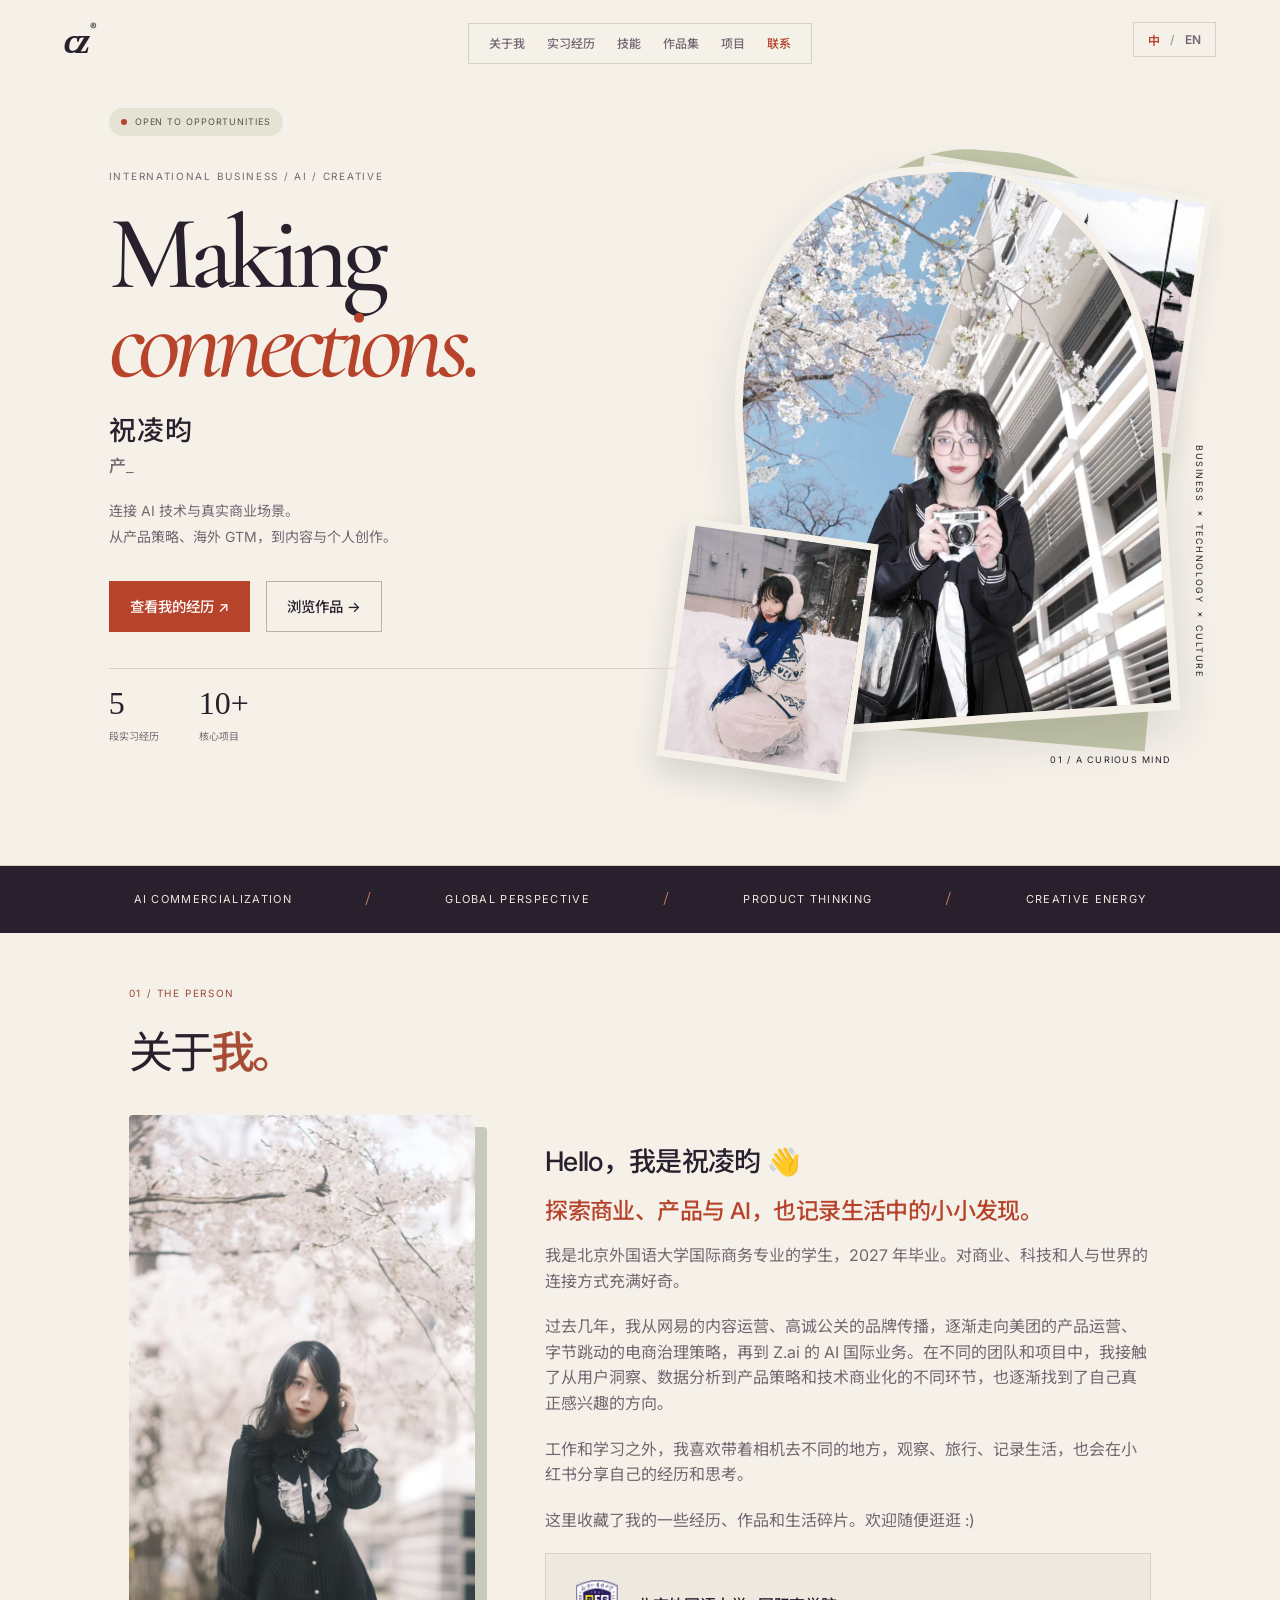
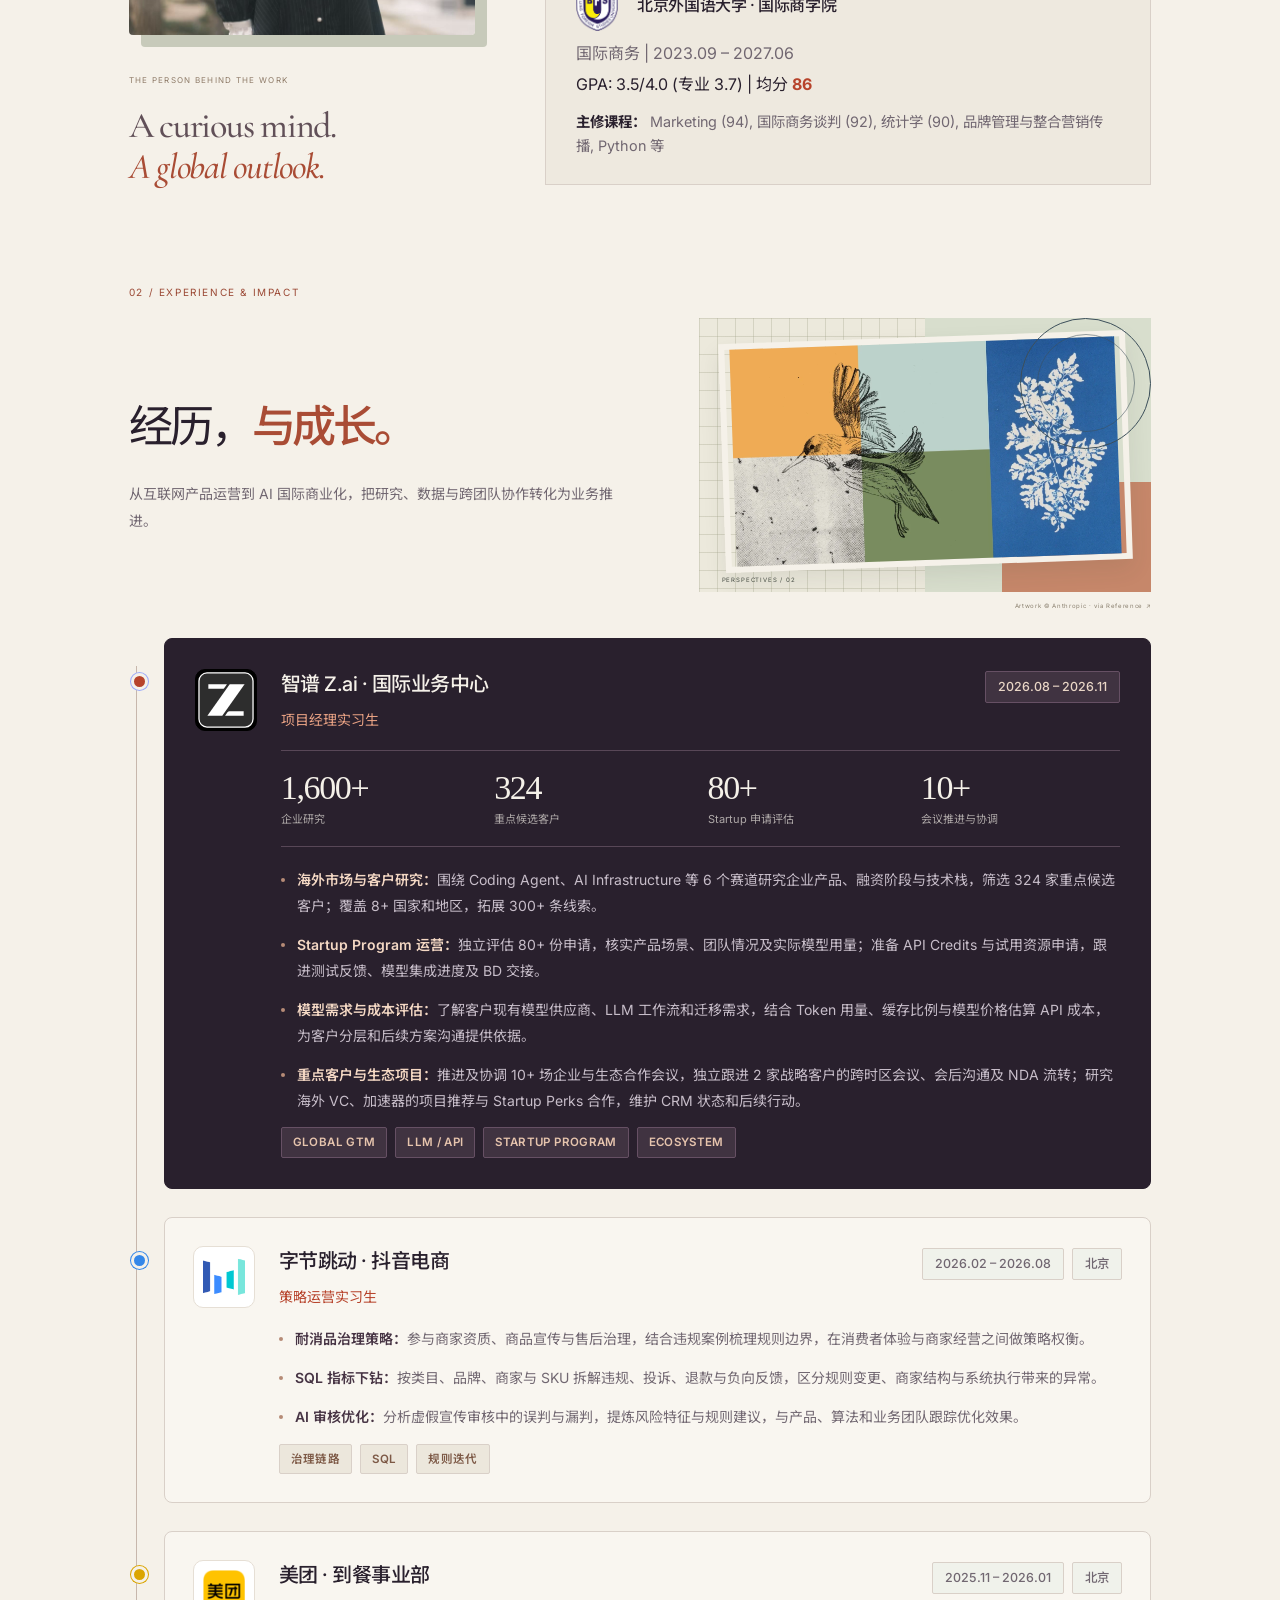
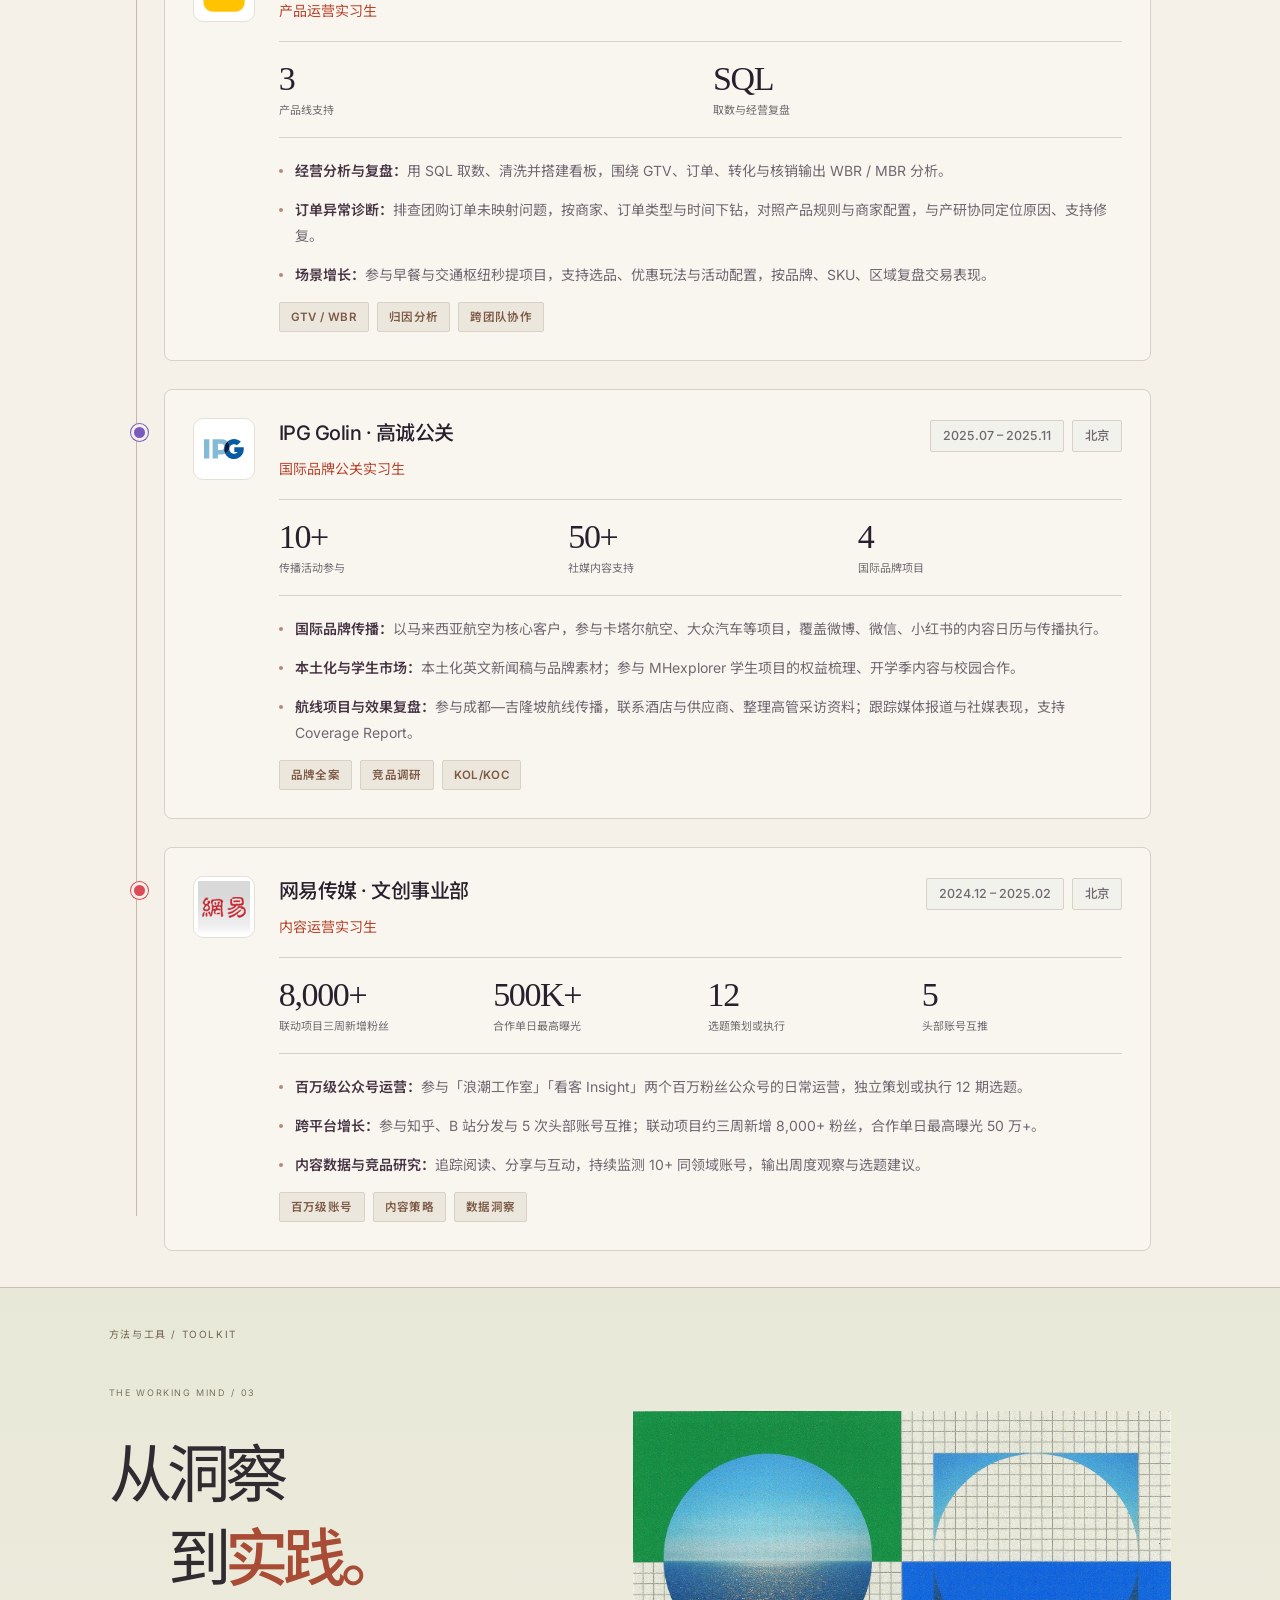
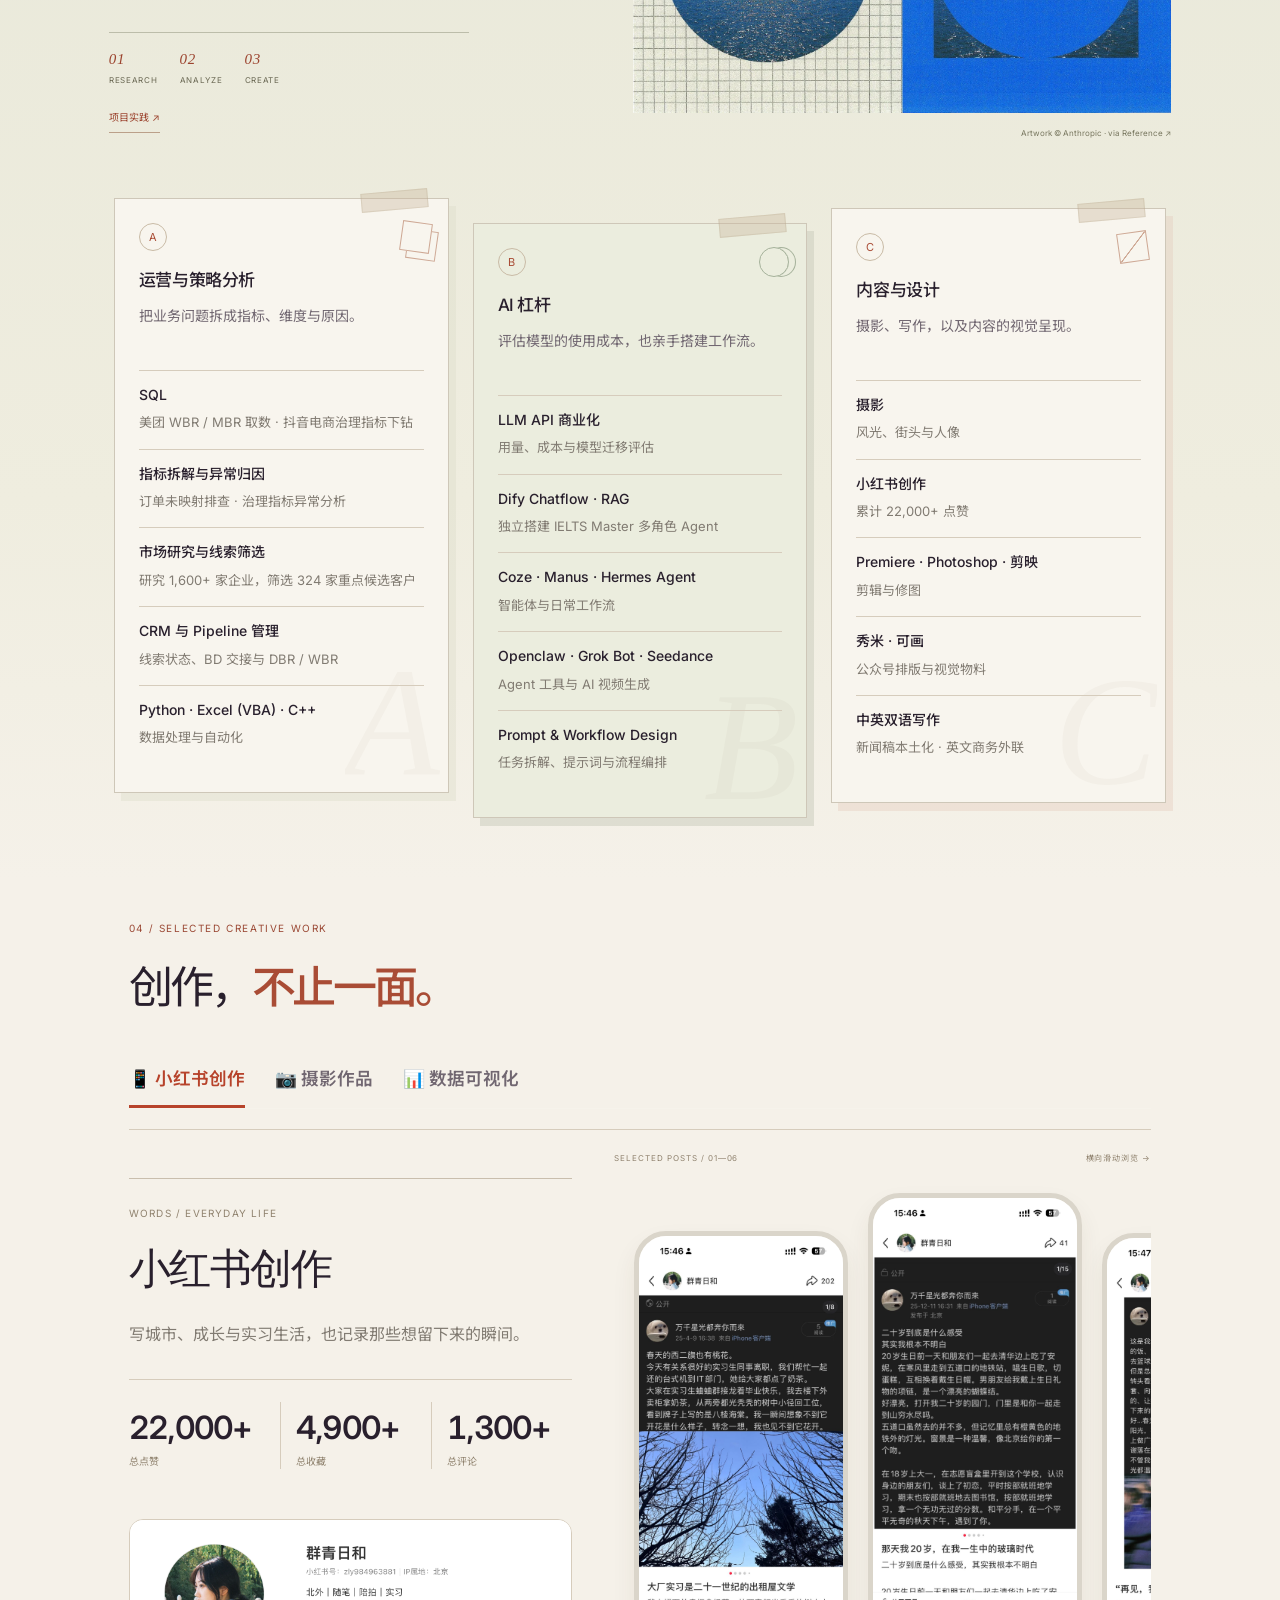
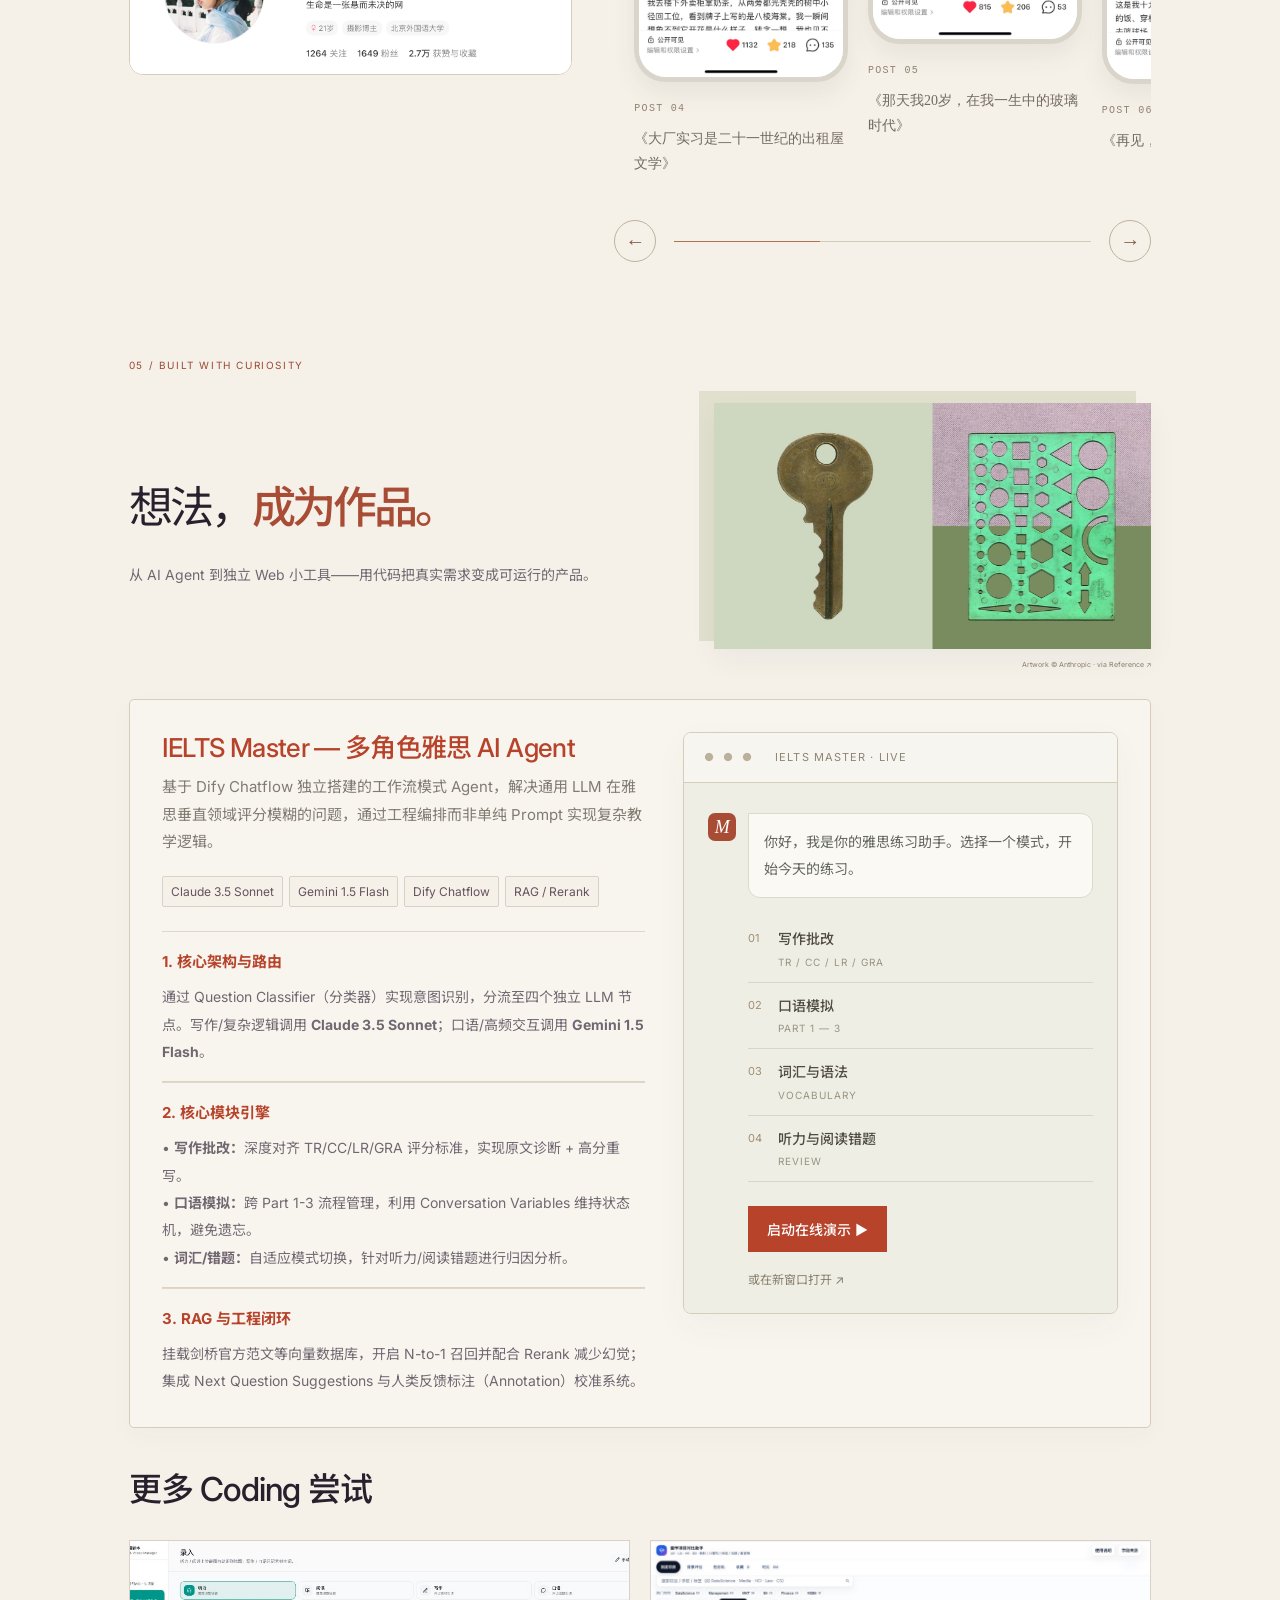
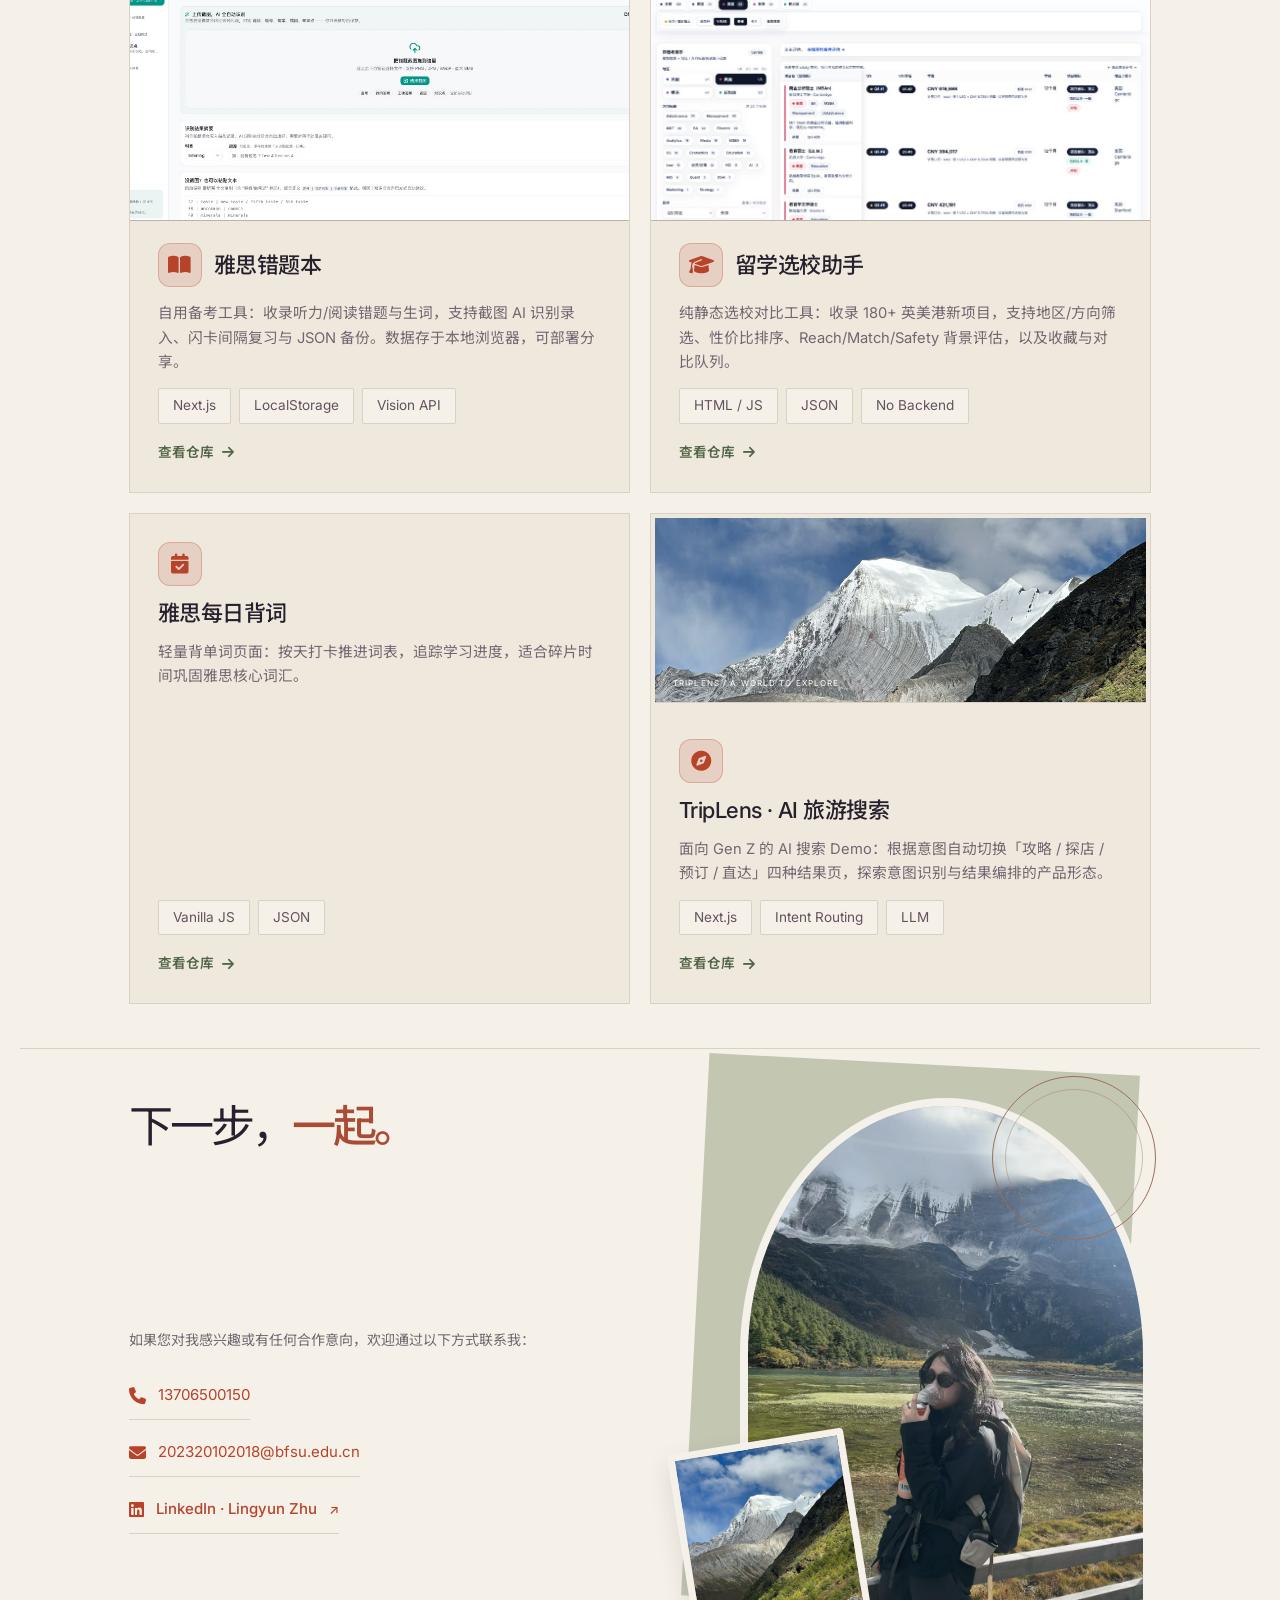
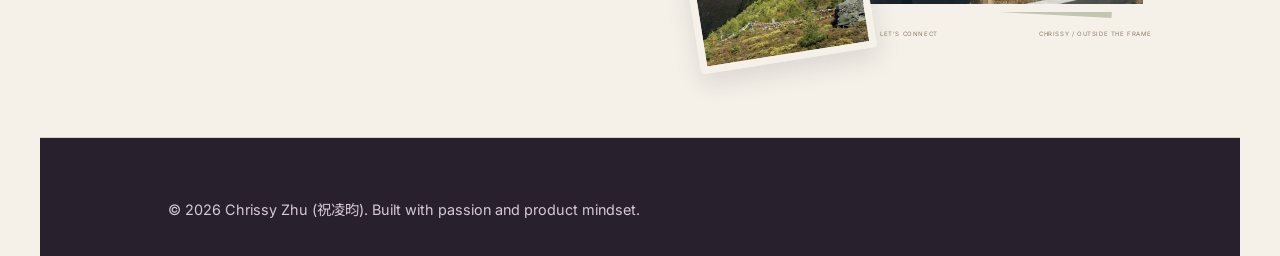
==== commit b4430e84: "Refine portfolio layout, interactions and bilingual introduction" ====
--- a/index.html
+++ b/index.html
@@ -1216,6 +1216,8 @@
     </style>
     <link href="https://fonts.googleapis.com/css2?family=Cormorant+Garamond:ital,wght@0,500;0,600;1,500;1,600&amp;family=Noto+Serif+SC:wght@400;500;600&amp;display=swap" rel="stylesheet">
     <link rel="stylesheet" href="editorial.css?v=20261030-13">
+    <link rel="stylesheet" href="reference-motion.css?v=20261101-1">
+    <script defer src="reference-motion.js?v=20261101-1"></script>
 </head>
 <body>
 
@@ -1251,22 +1253,22 @@
                 </div>
                 <div class="tech-stats">
                     <div class="stat-item">
-                        <span class="stat-num">5</span>
+                        <span class="stat-num" data-count="5">5</span>
                         <span class="stat-label" data-zh="段实习经历" data-en="Internships">段实习经历</span>
                     </div>
                     <div class="stat-item">
-                        <span class="stat-num">10+</span>
+                        <span class="stat-num" data-count="10" data-suffix="+">10+</span>
                         <span class="stat-label" data-zh="核心项目" data-en="Projects">核心项目</span>
                     </div>
                 </div>
             </div>
-            <div class="hero-image-side"><div class="orbit-label">BUSINESS × TECHNOLOGY × CULTURE</div><div class="hero-photo-note">01 / A CURIOUS MIND</div><img class="collage-photo" src="portfolio_images/landscape-snow.jpg" alt="个人摄影：雪山与山林">
+            <div class="hero-image-side"><img class="hero-reflection" src="portfolio_images/page15_img10.jpeg" alt="个人摄影：白墙与水中倒影"><div class="orbit-label">BUSINESS × TECHNOLOGY × CULTURE</div><div class="hero-photo-note">01 / A CURIOUS MIND</div><img class="collage-photo" src="portfolio_images/hero_portrait.jpg" alt="祝凌昀的冬日肖像">
                 <div class="image-frame">
                     <div class="corner top-left"></div>
                     <div class="corner top-right"></div>
                     <div class="corner bottom-left"></div>
                     <div class="corner bottom-right"></div>
-                    <img src="portfolio_images/portrait-blossom.jpg" alt="Chrissy Zhu">
+                    <img src="portfolio_images/page02_img03.jpeg" alt="祝凌昀手持相机的肖像">
                 </div>
             </div>
         </div>
@@ -1292,18 +1294,26 @@
         <h2 class="section-title bilingual"><span class="lang-zh">关于<em>我。</em></span><span class="lang-en lang-hidden">A little<br><em>about me.</em></span></h2>
         <div class="about-container">
             <div class="about-image">
-                <img src="portfolio_images/page02_img03.jpeg" alt="Chrissy Zhu 手持相机的个人照片"><div class="portrait-note"><span>THE PERSON BEHIND THE WORK</span><p>A curious mind.<br><em>A global outlook.</em></p></div>
+                <img src="portfolio_images/portrait-blossom.jpg" alt="祝凌昀在樱花树下的个人照片"><div class="portrait-note"><span>THE PERSON BEHIND THE WORK</span><p>A curious mind.<br><em>A global outlook.</em></p></div>
             </div>
             <div class="about-text">
-                <h2 class="about-greeting" data-zh="Hello, 我是祝凌昀 👋" data-en="Hello, I'm Chrissy Zhu 👋">Hello, 我是祝凌昀 👋</h2>
-                <h3 data-zh="用产品思维，理解技术与生意" data-en="Where product thinking meets business">用产品思维，理解技术与生意</h3>
+                <h2 class="about-greeting" data-zh="Hello，我是祝凌昀 👋" data-en="Hi, I&#x27;m Lingyun Zhu 👋">Hello，我是祝凌昀 👋</h2>
+                <h3 data-zh="探索商业、产品与 AI，也记录生活中的小小发现。" data-en="Exploring business, products, and AI — while collecting little moments along the way.">探索商业、产品与 AI，也记录生活中的小小发现。</h3>
                 <p class="bilingual">
-                    <span class="lang-zh">我目前就读于北京外国语大学国际商务专业。作为一名具备<span class="highlight">产品思维</span>的运营人，我擅长从复杂的业务逻辑中拆解核心痛点，通过数据驱动决策，实现从0到1的业务搭建与增长。</span>
-                    <span class="lang-en lang-hidden">I am currently studying International Business at BFSU. As an operations professional with a <span class="highlight">Product Mindset</span>, I excel at decomposing core pain points from complex business logic and driving growth through data-backed decisions.</span>
+                    <span class="lang-zh">我是北京外国语大学国际商务专业的学生，2027 年毕业。对商业、科技和人与世界的连接方式充满好奇。</span>
+                    <span class="lang-en lang-hidden">I&#x27;m an International Business undergraduate at Beijing Foreign Studies University, graduating in 2027. I&#x27;m curious about how technology shapes businesses, products, and the way people connect with the world.</span>
                 </p>
                 <p class="bilingual">
-                    <span class="lang-zh">我在智谱 Z.ai 参与 AI 商业化与海外生态运营，也在字节跳动和美团积累了<span class="highlight">策略运营</span>与<span class="highlight">产品运营</span>经验，同时也是一名活跃的新媒体创作者，能够将深度的用户洞察转化为极具影响力的内容。</span>
-                    <span class="lang-en lang-hidden">Alongside AI commercialization and global ecosystem operations at Z.ai, I have gained experience in <span class="highlight">Strategy &amp; Product Operations</span> at top-tier firms like ByteDance and Meituan. Meanwhile, as an active new media creator, I translate deep user insights into impactful content.</span>
+                    <span class="lang-zh">过去几年，我从网易的内容运营、高诚公关的品牌传播，逐渐走向美团的产品运营、字节跳动的电商治理策略，再到 Z.ai 的 AI 国际业务。在不同的团队和项目中，我接触了从用户洞察、数据分析到产品策略和技术商业化的不同环节，也逐渐找到了自己真正感兴趣的方向。</span>
+                    <span class="lang-en lang-hidden">My experiences have taken me from content operations at NetEase and brand communications at Golin to product operations at Meituan, e-commerce strategy at ByteDance, and most recently, global business development at Z.ai. Along the way, I&#x27;ve explored different sides of business, from understanding users and analyzing data to building products and bringing AI into real-world applications.</span>
+                </p>
+                <p class="bilingual">
+                    <span class="lang-zh">工作和学习之外，我喜欢带着相机去不同的地方，观察、旅行、记录生活，也会在小红书分享自己的经历和思考。</span>
+                    <span class="lang-en lang-hidden">Outside of work and school, I love traveling with my camera, discovering new places, and sharing bits of my life and experiences on Xiaohongshu.</span>
+                </p>
+                <p class="bilingual">
+                    <span class="lang-zh">这里收藏了我的一些经历、作品和生活碎片。欢迎随便逛逛 :)</span>
+                    <span class="lang-en lang-hidden">This is my little corner of the internet — a collection of things I&#x27;ve worked on, places I&#x27;ve been, and moments worth remembering. Feel free to look around :)</span>
                 </p>
                 <!-- Education Card -->
                 <div class="edu-card">
@@ -1332,7 +1342,7 @@
         <p class="section-lead" data-zh="从互联网产品运营到 AI 国际商业化，把研究、数据与跨团队协作转化为业务推进。" data-en="From product operations to global AI commercialization: turning research, data, and collaboration into business progress.">从互联网产品运营到 AI 国际商业化，把研究、数据与跨团队协作转化为业务推进。</p></div><figure class="chapter-art perspective-collage" aria-label="鸟类插画、植物蓝晒与几何图形拼贴"><div class="collage-board"><div class="collage-grid-paper" aria-hidden="true"></div><div class="collage-coral" aria-hidden="true"></div><img class="collage-art-sheet" loading="lazy" src="portfolio_images/art-autonomy.webp" alt="Anthropic 视觉素材：鸟类插画、植物蓝晒与四色纸张拼贴"><div class="collage-rings" aria-hidden="true"></div><span class="collage-edition" aria-hidden="true">PERSPECTIVES / 02</span></div><figcaption><a href="https://www.anthropic.com/research/measuring-agent-autonomy" target="_blank" rel="noopener noreferrer">Artwork © Anthropic · via Reference ↗</a></figcaption></figure></div>
 
         <div class="exp-grid">
-<article class="exp-card exp-featured" tabindex="0" data-brand="zai"><span class="exp-index">01</span><div class="exp-brand logo-brand"><img src="portfolio_images/logos/zai.svg" alt="Z.ai logo" width="56" height="56"></div><div class="exp-body"><div class="exp-top"><h3 class="exp-company" data-zh="智谱 Z.ai · 国际业务中心" data-en="Z.ai · International Business">智谱 Z.ai · 国际业务中心</h3><div class="exp-pills"><span class="exp-pill exp-pill--active">2026.08 – 2026.11</span></div></div><p class="exp-role" data-zh="项目经理实习生" data-en="Project Management Intern">项目经理实习生</p><div class="impact-strip"><div><strong>1,600+</strong><span data-zh="企业研究" data-en="Companies researched">企业研究</span></div><div><strong>80+</strong><span data-zh="Startup 申请评估" data-en="Startup reviews">Startup 申请评估</span></div><div><strong>10+</strong><span data-zh="客户与生态会议" data-en="Client &amp; partner meetings">客户与生态会议</span></div></div><ul class="exp-list"><li class="bilingual"><span class="lang-zh"><b>全球市场研究与 GTM：</b>研究 <b>1,600+ 家 AI 企业</b>，筛选 <b>324 家重点候选客户</b>，结合产品、技术栈与模型需求支持海外市场优先级判断。</span><span class="lang-en lang-hidden"><b>Global research & GTM:</b> Researched <b>1,600+ AI companies</b> and shortlisted <b>324 priority prospects</b>, assessing products, technology stacks, and model needs to inform market priorities.</span></li><li class="bilingual"><span class="lang-zh"><b>Startup Program 项目运营：</b>独立评估 <b>80+ 份申请</b>，梳理 LLM 场景、API 用量与成本，协助 Credits 审批、模型测试及 BD 交接。</span><span class="lang-en lang-hidden"><b>Startup Program operations:</b> Independently reviewed <b>80+ applications</b>, assessed LLM use cases, API usage and costs, and supported credit approvals, model trials, and BD handoffs.</span></li><li class="bilingual"><span class="lang-zh"><b>企业与生态项目推进：</b>推进及协调 <b>10+ 场企业与生态会议</b>，独立负责 <b>2 家重点客户</b>的会议协调，并跟进会后需求与 NDA 流程。</span><span class="lang-en lang-hidden"><b>Enterprise & ecosystem coordination:</b> Helped advance and coordinate <b>10+ enterprise and ecosystem meetings</b>; independently coordinated meetings for <b>two priority accounts</b> and followed up on requirements and NDA processes.</span></li></ul><div class="exp-tags"><span class="exp-tag">Global GTM</span><span class="exp-tag">LLM / API</span><span class="exp-tag">Startup Program</span><span class="exp-tag">Ecosystem</span></div></div></article>
+<article class="exp-card exp-featured" tabindex="0" data-brand="zai"><span class="exp-index">01</span><div class="exp-brand logo-brand"><img src="portfolio_images/logos/zai.svg" alt="Z.ai logo" width="56" height="56"></div><div class="exp-body"><div class="exp-top"><h3 class="exp-company" data-zh="智谱 Z.ai · 国际业务中心" data-en="Z.ai · International Business">智谱 Z.ai · 国际业务中心</h3><div class="exp-pills"><span class="exp-pill">2026.08 – 2026.11</span></div></div><p class="exp-role" data-zh="项目经理实习生" data-en="Project Management Intern">项目经理实习生</p><div class="impact-strip impact-strip--four"><div><strong data-count="1600" data-suffix="+">1,600+</strong><span data-zh="企业研究" data-en="Companies researched">企业研究</span></div><div><strong data-count="324" data-suffix="">324</strong><span data-zh="重点候选客户" data-en="Priority prospects">重点候选客户</span></div><div><strong data-count="80" data-suffix="+">80+</strong><span data-zh="Startup 申请评估" data-en="Startup reviews">Startup 申请评估</span></div><div><strong data-count="10" data-suffix="+">10+</strong><span data-zh="会议推进与协调" data-en="Meetings advanced / coordinated">会议推进与协调</span></div></div><ul class="exp-list"><li class="bilingual"><span class="lang-zh"><b>海外市场与客户研究：</b>围绕 Coding Agent、AI Infrastructure 等 6 个赛道研究企业产品、融资阶段与技术栈，筛选 324 家重点候选客户；覆盖 8+ 国家和地区，拓展 300+ 条线索。</span><span class="lang-en lang-hidden"><b>Market &amp; customer research.</b> Researched products, funding stages and tech stacks across six segments including coding agents and AI infrastructure; shortlisted 324 priority prospects and developed 300+ leads across 8+ countries and regions.</span></li><li class="bilingual"><span class="lang-zh"><b>Startup Program 运营：</b>独立评估 80+ 份申请，核实产品场景、团队情况及实际模型用量；准备 API Credits 与试用资源申请，跟进测试反馈、模型集成进度及 BD 交接。</span><span class="lang-en lang-hidden"><b>Startup Program operations.</b> Independently reviewed 80+ applications, checking product use cases, teams and actual model usage; prepared API credit and trial-resource requests and followed up on testing, integration progress and BD handoffs.</span></li><li class="bilingual"><span class="lang-zh"><b>模型需求与成本评估：</b>了解客户现有模型供应商、LLM 工作流和迁移需求，结合 Token 用量、缓存比例与模型价格估算 API 成本，为客户分层和后续方案沟通提供依据。</span><span class="lang-en lang-hidden"><b>Model needs &amp; cost assessment.</b> Assessed existing model providers, LLM workflows and migration needs; estimated API costs from token usage, cache ratios and model pricing to inform qualification and solution discussions.</span></li><li class="bilingual"><span class="lang-zh"><b>重点客户与生态项目：</b>推进及协调 10+ 场企业与生态合作会议，独立跟进 2 家战略客户的跨时区会议、会后沟通及 NDA 流转；研究海外 VC、加速器的项目推荐与 Startup Perks 合作，维护 CRM 状态和后续行动。</span><span class="lang-en lang-hidden"><b>Key accounts &amp; ecosystem projects.</b> Advanced and coordinated 10+ enterprise and ecosystem meetings; independently handled scheduling, follow-up and NDA coordination for two strategic accounts. Researched VC and accelerator referral and startup-perk partnerships, keeping CRM stages and next actions current.</span></li></ul><div class="exp-tags"><span class="exp-tag">Global GTM</span><span class="exp-tag">LLM / API</span><span class="exp-tag">Startup Program</span><span class="exp-tag">Ecosystem</span></div></div></article>
             <article class="exp-card" tabindex="0" data-brand="bytedance">
                 <span class="exp-index">02</span>
                 <div class="exp-brand logo-brand"><img src="portfolio_images/logos/bytedance.png" alt="ByteDance logo" width="56" height="56"></div>
@@ -1340,12 +1350,12 @@
                     <div class="exp-top">
                         <h3 class="exp-company" data-zh="字节跳动 · 抖音电商" data-en="ByteDance · Douyin E-commerce">字节跳动 · 抖音电商</h3>
                         <div class="exp-pills">
-                            <span class="exp-pill exp-pill--active" data-zh="2026.02 – 2026.08" data-en="2026.02 – 2026.08">2026.02 – 2026.08</span>
+                            <span class="exp-pill" data-zh="2026.02 – 2026.08" data-en="2026.02 – 2026.08">2026.02 – 2026.08</span>
                             <span class="exp-pill" data-zh="北京" data-en="Beijing">北京</span>
                         </div>
                     </div>
                     <p class="exp-role" data-zh="策略运营实习生" data-en="Strategy Operations Intern">策略运营实习生</p>
-                    <ul class="exp-list"><li class="bilingual"><span class="lang-zh"><b>耐消品治理策略：</b>参与商家资质、商品宣传及售后治理，结合违规案例梳理规则边界，支持消费者体验与商家经营之间的策略权衡。</span><span class="lang-en lang-hidden"><b>Durable-goods governance:</b> Supported merchant qualification, product claims, and after-sales governance, analyzing cases and rule boundaries to balance consumer experience with merchant operations.</span></li><li class="bilingual"><span class="lang-zh"><b>SQL 分析与异常归因：</b>按类目、品牌、商家与 SKU 拆解违规率、投诉率、退款及负向反馈，定位规则变更、商家结构和系统执行异常。</span><span class="lang-en lang-hidden"><b>SQL analysis & diagnosis:</b> Analyzed violations, complaints, refunds, and negative feedback by category, brand, merchant, and SKU to investigate policy, merchant-mix, and execution anomalies.</span></li><li class="bilingual"><span class="lang-zh"><b>AI 审核优化：</b>分析虚假宣传审核中的误判与漏判，归纳风险特征及规则建议，协同产品、算法与业务团队跟踪优化效果。</span><span class="lang-en lang-hidden"><b>AI-assisted review:</b> Reviewed false positives and missed cases in misleading-claims detection, summarized risk patterns, and worked with product, algorithm, and business teams to assess improvements.</span></li></ul>
+                    <ul class="exp-list"><li class="bilingual"><span class="lang-zh"><b>耐消品治理策略：</b>参与商家资质、商品宣传与售后治理，结合违规案例梳理规则边界，在消费者体验与商家经营之间做策略权衡。</span><span class="lang-en lang-hidden"><b>Durable-goods governance.</b> Worked on merchant qualification, product-claim and after-sales governance, using violation cases to map rule boundaries and weigh consumer experience against merchant operations.</span></li><li class="bilingual"><span class="lang-zh"><b>SQL 指标下钻：</b>按类目、品牌、商家与 SKU 拆解违规、投诉、退款与负向反馈，区分规则变更、商家结构与系统执行带来的异常。</span><span class="lang-en lang-hidden"><b>SQL drill-downs.</b> Broke down violations, complaints, refunds and negative feedback by category, brand, merchant and SKU to separate policy changes, merchant mix and execution issues.</span></li><li class="bilingual"><span class="lang-zh"><b>AI 审核优化：</b>分析虚假宣传审核中的误判与漏判，提炼风险特征与规则建议，与产品、算法和业务团队跟踪优化效果。</span><span class="lang-en lang-hidden"><b>AI-assisted review.</b> Analysed false positives and misses in misleading-claim detection, distilled risk patterns and rule suggestions, and tracked improvements with product, algorithm and business teams.</span></li></ul>
                     <div class="exp-tags">
                         <span class="exp-tag" data-zh="治理链路" data-en="Governance">治理链路</span>
                         <span class="exp-tag" data-zh="SQL" data-en="SQL">SQL</span>
@@ -1366,7 +1376,7 @@
                         </div>
                     </div>
                     <p class="exp-role" data-zh="产品运营实习生" data-en="Product Operations Intern">产品运营实习生</p>
-                    <ul class="exp-list"><li class="bilingual"><span class="lang-zh"><b>经营分析与复盘：</b>支持秒提、远程锁客及团配业务，以 SQL 取数、清洗和搭建看板，围绕 GTV、订单、转化及核销输出 WBR/MBR。</span><span class="lang-en lang-hidden"><b>Business analysis & reviews:</b> Supported pickup, customer-retention, and group-order products with SQL, data cleaning, and dashboards, contributing GTV, order, conversion, and redemption analysis to WBR/MBR.</span></li><li class="bilingual"><span class="lang-zh"><b>订单异常诊断：</b>排查团购订单未映射问题，按商家、订单类型及时间下钻，对照产品规则与商家配置，协同产研定位并跟进修复。</span><span class="lang-en lang-hidden"><b>Order anomaly diagnosis:</b> Investigated unmapped group-buy orders by merchant, order type, and time; reviewed product rules and configurations with product and engineering teams and tracked fixes.</span></li><li class="bilingual"><span class="lang-zh"><b>场景增长与活动运营：</b>参与早餐及交通枢纽秒提项目，支持商家选品、优惠玩法和活动配置，按品牌、SKU、区域复盘订单与交易表现。</span><span class="lang-en lang-hidden"><b>Scenario-based growth:</b> Supported breakfast and transit-hub pickup initiatives through merchant and product selection, promotion setup, and order and transaction analysis by brand, SKU, and region.</span></li></ul>
+                    <div class="impact-strip"><div><strong data-count="3" data-suffix="">3</strong><span data-zh="产品线支持" data-en="Product lines supported">产品线支持</span></div><div><strong>SQL</strong><span data-zh="取数与经营复盘" data-en="Data &amp; business reviews">取数与经营复盘</span></div></div><ul class="exp-list"><li class="bilingual"><span class="lang-zh"><b>经营分析与复盘：</b>用 SQL 取数、清洗并搭建看板，围绕 GTV、订单、转化与核销输出 WBR / MBR 分析。</span><span class="lang-en lang-hidden"><b>Business reviews.</b> Pulled and cleaned data with SQL, built dashboards, and contributed GTV, order, conversion and redemption analysis to weekly and monthly business reviews.</span></li><li class="bilingual"><span class="lang-zh"><b>订单异常诊断：</b>排查团购订单未映射问题，按商家、订单类型与时间下钻，对照产品规则与商家配置，与产研协同定位原因、支持修复。</span><span class="lang-en lang-hidden"><b>Anomaly diagnosis.</b> Investigated unmapped group-buy orders — drilling down by merchant, order type and time, checking product rules and merchant configuration — and worked with product and engineering to locate the cause and support the fix.</span></li><li class="bilingual"><span class="lang-zh"><b>场景增长：</b>参与早餐与交通枢纽秒提项目，支持选品、优惠玩法与活动配置，按品牌、SKU、区域复盘交易表现。</span><span class="lang-en lang-hidden"><b>Scenario growth.</b> Supported breakfast and transit-hub pickup campaigns — merchant and product selection, promotions and campaign setup — and reviewed results by brand, SKU and region.</span></li></ul>
                     <div class="exp-tags">
                         <span class="exp-tag" data-zh="GTV / WBR" data-en="GTV / WBR">GTV / WBR</span>
                         <span class="exp-tag" data-zh="归因分析" data-en="Root Cause">归因分析</span>
@@ -1383,11 +1393,11 @@
                         <h3 class="exp-company" data-zh="IPG Golin · 高诚公关" data-en="IPG Golin · Communications">IPG Golin · 高诚公关</h3>
                         <div class="exp-pills">
                             <span class="exp-pill" data-zh="2025.07 – 2025.11" data-en="2025.07 – 2025.11">2025.07 – 2025.11</span>
-                            <span class="exp-pill" data-zh="上海" data-en="Shanghai">上海</span>
+                            <span class="exp-pill" data-zh="北京" data-en="Beijing">北京</span>
                         </div>
                     </div>
-                    <p class="exp-role" data-zh="品牌传播实习生" data-en="Brand Communication Intern">品牌传播实习生</p>
-                    <ul class="exp-list"><li class="bilingual"><span class="lang-zh"><b>国际品牌传播：</b>主要支持马来西亚航空，并参与卡塔尔航空、大众汽车等项目；参与 <b>10+ 次 Campaign / 传播活动</b>及 <b>50+ 条社媒内容</b>制作支持。</span><span class="lang-en lang-hidden"><b>International brand communications:</b> Primarily supported Malaysia Airlines and contributed to Qatar Airways and Volkswagen projects, including <b>10+ campaigns and communications activities</b> and <b>50+ social content pieces</b>.</span></li><li class="bilingual"><span class="lang-zh"><b>内容本土化与学生市场：</b>本土化英文新闻稿及品牌素材，支持微博、微信、小红书传播，参与 MHexplorer 学生权益梳理、开学季内容及校园合作。</span><span class="lang-en lang-hidden"><b>Localization & student outreach:</b> Localized English releases and brand assets for Weibo, WeChat, and Xiaohongshu; supported MHexplorer student-benefit messaging, back-to-school content, and campus partnerships.</span></li><li class="bilingual"><span class="lang-zh"><b>活动协调与传播复盘：</b>参与成都—吉隆坡航线传播，联系酒店及供应商、整理高管采访资料；跟踪媒体报道与社媒表现，支持 Coverage Report。</span><span class="lang-en lang-hidden"><b>Events & measurement:</b> Supported Chengdu–Kuala Lumpur route communications, hotel and supplier coordination, and executive interview materials; tracked coverage and social performance for reporting.</span></li></ul>
+                    <p class="exp-role" data-zh="国际品牌公关实习生" data-en="International Brand PR Intern">国际品牌公关实习生</p>
+                    <div class="impact-strip"><div><strong data-count="10" data-suffix="+">10+</strong><span data-zh="传播活动参与" data-en="Campaigns supported">传播活动参与</span></div><div><strong data-count="50" data-suffix="+">50+</strong><span data-zh="社媒内容支持" data-en="Social content pieces">社媒内容支持</span></div><div><strong data-count="4" data-suffix="">4</strong><span data-zh="国际品牌项目" data-en="International brand projects">国际品牌项目</span></div></div><ul class="exp-list"><li class="bilingual"><span class="lang-zh"><b>国际品牌传播：</b>以马来西亚航空为核心客户，参与卡塔尔航空、大众汽车等项目，覆盖微博、微信、小红书的内容日历与传播执行。</span><span class="lang-en lang-hidden"><b>International brand communications.</b> Worked mainly on Malaysia Airlines, plus Qatar Airways and Volkswagen projects — content calendars and execution across Weibo, WeChat and Xiaohongshu.</span></li><li class="bilingual"><span class="lang-zh"><b>本土化与学生市场：</b>本土化英文新闻稿与品牌素材；参与 MHexplorer 学生项目的权益梳理、开学季内容与校园合作。</span><span class="lang-en lang-hidden"><b>Localisation &amp; student market.</b> Localised English press releases and brand assets; supported the MHexplorer student programme — benefits messaging, back-to-school content and campus partnerships.</span></li><li class="bilingual"><span class="lang-zh"><b>航线项目与效果复盘：</b>参与成都—吉隆坡航线传播，联系酒店与供应商、整理高管采访资料；跟踪媒体报道与社媒表现，支持 Coverage Report。</span><span class="lang-en lang-hidden"><b>Route launch &amp; measurement.</b> Supported the Chengdu–Kuala Lumpur route campaign — hotel and vendor coordination, executive-interview briefing materials — and tracked coverage and social performance for reporting.</span></li></ul>
                     <div class="exp-tags">
                         <span class="exp-tag" data-zh="品牌全案" data-en="Brand Campaign">品牌全案</span>
                         <span class="exp-tag" data-zh="竞品调研" data-en="Research">竞品调研</span>
@@ -1408,7 +1418,7 @@
                         </div>
                     </div>
                     <p class="exp-role" data-zh="内容运营实习生" data-en="Content Operations Intern">内容运营实习生</p>
-                    <ul class="exp-list"><li class="bilingual"><span class="lang-zh"><b>百万级公众号运营：</b>参与<b>浪潮工作室、看客 Insight 两个百万级粉丝公众号</b>的日常运营，独立策划或执行 <b>12 期选题</b>，完成素材整理、编辑与图文排版。</span><span class="lang-en lang-hidden"><b>Million-follower account operations:</b> Helped operate <b>Wave Studio and Kanke Insight, two WeChat accounts each with over one million followers</b>; independently planned or executed <b>12 content topics</b>, including research, editing, and layout.</span></li><li class="bilingual"><span class="lang-zh"><b>跨平台增长与合作：</b>参与知乎、Bilibili 等渠道分发及 <b>5 次头部账号互推</b>；相关跨平台联动项目约三周新增 <b>8,000+ 粉丝</b>。</span><span class="lang-en lang-hidden"><b>Cross-platform growth:</b> Contributed to distribution on Zhihu and Bilibili and <b>five cross-promotions with leading accounts</b>; the cross-platform initiative gained <b>8,000+ followers in roughly three weeks</b>.</span></li><li class="bilingual"><span class="lang-zh"><b>内容数据与竞品研究：</b>跟踪阅读、分享与互动表现，持续监测 <b>10+ 同领域账号</b>，输出周度观察及选题建议，支持内容复盘与优化。</span><span class="lang-en lang-hidden"><b>Content analytics & research:</b> Tracked readership, sharing, and engagement; monitored <b>10+ comparable accounts</b> and produced weekly observations and topic recommendations.</span></li></ul>
+                    <div class="impact-strip impact-strip--four"><div><strong data-count="8000" data-suffix="+">8,000+</strong><span data-zh="联动项目三周新增粉丝" data-en="Initiative followers in ~3 weeks">联动项目三周新增粉丝</span></div><div><strong data-count="500" data-suffix="K+">500K+</strong><span data-zh="合作单日最高曝光" data-en="Peak partnership exposure / day">合作单日最高曝光</span></div><div><strong data-count="12" data-suffix="">12</strong><span data-zh="选题策划或执行" data-en="Topics planned or executed">选题策划或执行</span></div><div><strong data-count="5" data-suffix="">5</strong><span data-zh="头部账号互推" data-en="Leading-account cross-promotions">头部账号互推</span></div></div><ul class="exp-list"><li class="bilingual"><span class="lang-zh"><b>百万级公众号运营：</b>参与「浪潮工作室」「看客 Insight」两个百万粉丝公众号的日常运营，独立策划或执行 12 期选题。</span><span class="lang-en lang-hidden"><b>Million-follower accounts.</b> Helped run Wave Studio and Kanke Insight — two WeChat accounts with over a million followers each — independently planning or executing 12 topics.</span></li><li class="bilingual"><span class="lang-zh"><b>跨平台增长：</b>参与知乎、B 站分发与 5 次头部账号互推；联动项目约三周新增 8,000+ 粉丝，合作单日最高曝光 50 万+。</span><span class="lang-en lang-hidden"><b>Cross-platform growth.</b> Distribution on Zhihu and Bilibili plus five cross-promotions with leading accounts; the initiative added 8,000+ followers in about three weeks, with peak single-day exposure above 500K.</span></li><li class="bilingual"><span class="lang-zh"><b>内容数据与竞品研究：</b>追踪阅读、分享与互动，持续监测 10+ 同领域账号，输出周度观察与选题建议。</span><span class="lang-en lang-hidden"><b>Content analytics.</b> Tracked reads, shares and engagement, monitored 10+ peer accounts, and wrote weekly observations and topic recommendations.</span></li></ul>
                     <div class="exp-tags">
                         <span class="exp-tag" data-zh="百万级账号" data-en="Million-follower Accounts">百万级账号</span>
                         <span class="exp-tag" data-zh="内容策略" data-en="Content Strategy">内容策略</span>
@@ -1433,40 +1443,7 @@
                 <figcaption><span>RESEARCH → INSIGHT → BUILD</span><a href="https://www.anthropic.com/research/expectations-for-the-future" target="_blank" rel="noopener noreferrer">Artwork © Anthropic · via Reference ↗</a></figcaption>
             </figure>
         </div>
-        <div class="skills-grid">
-            <div class="skill-category">
-                <h4 data-zh="硬核技能" data-en="Hard Skills">硬核技能</h4>
-                <div class="skill-list">
-                    <span class="skill-tag">Python</span>
-                    <span class="skill-tag">SQL</span>
-                    <span class="skill-tag">C++</span>
-                    <span class="skill-tag">Excel (VBA)</span>
-                </div>
-            </div>
-            <div class="skill-category">
-                <h4 data-zh="AI 效能" data-en="AI Efficiency">AI 效能</h4>
-                <div class="skill-list">
-                    <span class="skill-tag">Coze</span>
-                    <span class="skill-tag">Manus</span>
-                    <span class="skill-tag">Hermes Agent</span>
-                    <span class="skill-tag">Openclaw</span>
-                    <span class="skill-tag">Dify</span>
-                    <span class="skill-tag">Grok Bot</span>
-                    <span class="skill-tag" data-zh="Seedance 视频生成" data-en="Seedance · Video Generation">Seedance 视频生成</span>
-                    <span class="skill-tag">Prompt Engineering</span>
-                    <span class="skill-tag">Workflow Design</span>
-                </div>
-            </div>
-            <div class="skill-category">
-                <h4 data-zh="内容与设计" data-en="Content & Design">内容与设计</h4>
-                <div class="skill-list">
-                    <span class="skill-tag">Premiere</span>
-                    <span class="skill-tag">Photoshop</span>
-                    <span class="skill-tag">剪映</span>
-                    <span class="skill-tag">秀米/可画</span>
-                </div>
-            </div>
-        </div>
+        <div class="skills-grid capability-grid"><div class="skill-category capability-card"><span class="capability-index">A</span><h4 class="" data-zh="运营与策略分析" data-en="Operations &amp; Strategy">运营与策略分析</h4><p class="capability-summary" data-zh="把业务问题拆成指标、维度与原因。" data-en="Investigate business questions through data.">把业务问题拆成指标、维度与原因。</p><dl><dt class="" data-zh="SQL" data-en="SQL">SQL</dt><dd class="" data-zh="美团 WBR / MBR 取数 · 抖音电商治理指标下钻" data-en="Business reviews at Meituan · Governance analysis at Douyin">美团 WBR / MBR 取数 · 抖音电商治理指标下钻</dd><dt class="" data-zh="指标拆解与异常归因" data-en="Metrics &amp; diagnosis">指标拆解与异常归因</dt><dd class="" data-zh="订单未映射排查 · 治理指标异常分析" data-en="Unmapped orders · Governance metric anomalies">订单未映射排查 · 治理指标异常分析</dd><dt class="" data-zh="市场研究与线索筛选" data-en="Market research &amp; qualification">市场研究与线索筛选</dt><dd class="" data-zh="研究 1,600+ 家企业，筛选 324 家重点候选客户" data-en="1,600+ companies researched · 324 priority prospects">研究 1,600+ 家企业，筛选 324 家重点候选客户</dd><dt class="" data-zh="CRM 与 Pipeline 管理" data-en="CRM &amp; pipeline management">CRM 与 Pipeline 管理</dt><dd class="" data-zh="线索状态、BD 交接与 DBR / WBR" data-en="Lead stages, BD handoffs and business reviews">线索状态、BD 交接与 DBR / WBR</dd><dt class="" data-zh="Python · Excel (VBA) · C++" data-en="Python · Excel (VBA) · C++">Python · Excel (VBA) · C++</dt><dd class="" data-zh="数据处理与自动化" data-en="Data processing &amp; automation">数据处理与自动化</dd></dl><span class="capability-watermark" aria-hidden="true">A</span></div><div class="skill-category capability-card"><span class="capability-index">B</span><h4 class="" data-zh="AI 杠杆" data-en="AI in Practice">AI 杠杆</h4><p class="capability-summary" data-zh="评估模型的使用成本，也亲手搭建工作流。" data-en="Evaluate model costs and build working tools.">评估模型的使用成本，也亲手搭建工作流。</p><dl><dt class="" data-zh="LLM API 商业化" data-en="LLM API commercialization">LLM API 商业化</dt><dd class="" data-zh="用量、成本与模型迁移评估" data-en="Usage, cost and model migration assessment">用量、成本与模型迁移评估</dd><dt class="" data-zh="Dify Chatflow · RAG" data-en="Dify Chatflow · RAG">Dify Chatflow · RAG</dt><dd class="" data-zh="独立搭建 IELTS Master 多角色 Agent" data-en="Built the IELTS Master multi-role agent">独立搭建 IELTS Master 多角色 Agent</dd><dt class="" data-zh="Coze · Manus · Hermes Agent" data-en="Coze · Manus · Hermes Agent">Coze · Manus · Hermes Agent</dt><dd class="" data-zh="智能体与日常工作流" data-en="Agents &amp; everyday workflows">智能体与日常工作流</dd><dt class="" data-zh="Openclaw · Grok Bot · Seedance" data-en="Openclaw · Grok Bot · Seedance">Openclaw · Grok Bot · Seedance</dt><dd class="" data-zh="Agent 工具与 AI 视频生成" data-en="Agent tools &amp; AI video generation">Agent 工具与 AI 视频生成</dd><dt class="" data-zh="Prompt &amp; Workflow Design" data-en="Prompt &amp; Workflow Design">Prompt &amp; Workflow Design</dt><dd class="" data-zh="任务拆解、提示词与流程编排" data-en="Task breakdown, prompting and orchestration">任务拆解、提示词与流程编排</dd></dl><span class="capability-watermark" aria-hidden="true">B</span></div><div class="skill-category capability-card"><span class="capability-index">C</span><h4 class="" data-zh="内容与设计" data-en="Content &amp; Design">内容与设计</h4><p class="capability-summary" data-zh="摄影、写作，以及内容的视觉呈现。" data-en="Photography, writing and visual storytelling.">摄影、写作，以及内容的视觉呈现。</p><dl><dt class="" data-zh="摄影" data-en="Photography">摄影</dt><dd class="" data-zh="风光、街头与人像" data-en="Landscape, street &amp; portraits">风光、街头与人像</dd><dt class="" data-zh="小红书创作" data-en="Xiaohongshu writing">小红书创作</dt><dd class="" data-zh="累计 22,000+ 点赞" data-en="22,000+ total likes">累计 22,000+ 点赞</dd><dt class="" data-zh="Premiere · Photoshop · 剪映" data-en="Premiere · Photoshop · Jianying">Premiere · Photoshop · 剪映</dt><dd class="" data-zh="剪辑与修图" data-en="Video editing &amp; photo retouching">剪辑与修图</dd><dt class="" data-zh="秀米 · 可画" data-en="Xiumi · Canva">秀米 · 可画</dt><dd class="" data-zh="公众号排版与视觉物料" data-en="WeChat layouts &amp; visual assets">公众号排版与视觉物料</dd><dt class="" data-zh="中英双语写作" data-en="Chinese &amp; English writing">中英双语写作</dt><dd class="" data-zh="新闻稿本土化 · 英文商务外联" data-en="Press localisation · Business outreach">新闻稿本土化 · 英文商务外联</dd></dl><span class="capability-watermark" aria-hidden="true">C</span></div></div>
     </section>
 
     <!-- Portfolio Section -->
@@ -1480,22 +1457,18 @@
 
         <!-- Xiaohongshu Tab -->
         <div id="xhs" class="tab-content active">
-            <div class="xhs-stats">
+<div class="xhs-editorial-copy"><span class="xhs-kicker">WORDS / EVERYDAY LIFE</span><h3 class="" data-zh="小红书创作" data-en="Personal essays">小红书创作</h3><p class="xhs-intro" data-zh="写城市、成长与实习生活，也记录那些想留下来的瞬间。" data-en="Writing about city life, growing up and internships, and the moments I want to remember.">写城市、成长与实习生活，也记录那些想留下来的瞬间。</p>            <div class="xhs-stats">
                 <div class="stat-item">
-                    <div class="stat-value">22,000+</div>
+                    <div class="stat-value" data-count="22000" data-suffix="+">22,000+</div>
                     <div class="stat-label" data-zh="总点赞" data-en="Total Likes">总点赞</div>
                 </div>
                 <div class="stat-item">
-                    <div class="stat-value">4,900+</div>
+                    <div class="stat-value" data-count="4900" data-suffix="+">4,900+</div>
                     <div class="stat-label" data-zh="总收藏" data-en="Total Saves">总收藏</div>
                 </div>
                 <div class="stat-item">
-                    <div class="stat-value">1,300+</div>
+                    <div class="stat-value" data-count="1300" data-suffix="+">1,300+</div>
                     <div class="stat-label" data-zh="总评论" data-en="Total Comments">总评论</div>
-                </div>
-                <div class="stat-item" style="border-left: 1px solid rgba(255,255,255,0.1); padding-left: 30px;">
-                    <div class="stat-value" style="color: var(--text-main); font-size: 1.1rem;">@群青日和</div>
-                    <div class="stat-label">ID: zly98963881</div>
                 </div>
             </div>
             <div class="xhs-profile-wrap">
@@ -1503,43 +1476,45 @@
                     <img src="portfolio_images/xhs_profile.jpg" alt="小红书主页">
                     <span class="xhs-profile-cta bilingual">
                         <i class="fa-solid fa-arrow-up-right-from-square"></i>
-                        <span class="lang-zh">点击访问主页</span>
-                        <span class="lang-en lang-hidden">Visit Profile</span>
+                        <span class="lang-zh">↗ 点击访问主页</span>
+                        <span class="lang-en lang-hidden">↗ Visit profile</span>
                     </span>
                 </a>
             </div>
-            <div class="xhs-grid">
+</div><div class="xhs-editorial-gallery"><div class="xhs-gallery-guide"><span>SELECTED POSTS / 01—06</span><span class="" data-zh="横向滑动浏览 →" data-en="Scroll to explore →">横向滑动浏览 →</span></div>            <div class="xhs-grid">
                 <div class="mockup">
-                    <img src="portfolio_images/xhs_01.png" alt="XHS 01">
+                    <img src="portfolio_images/xhs_04.png" alt="XHS 04"><span class="post-index">POST 04</span>
+                    <div class="mockup-caption" data-zh="《大厂实习是二十一世纪的出租屋文学》" data-en="Big Tech Internship Literature">《大厂实习是二十一世纪的出租屋文学》</div>
+                </div>
+<div class="mockup">
+                    <img src="portfolio_images/xhs_05.png" alt="XHS 05"><span class="post-index">POST 05</span>
+                    <div class="mockup-caption" data-zh="《那天我20岁，在我一生中的玻璃时代》" data-en="My 20th Glass Age">《那天我20岁，在我一生中的玻璃时代》</div>
+                </div>
+<div class="mockup">
+                    <img src="portfolio_images/xhs_06.png" alt="XHS 06"><span class="post-index">POST 06</span>
+                    <div class="mockup-caption" data-zh="《再见，我少女时代的终章》" data-en="Farewell to Girlhood">《再见，我少女时代的终章》</div>
+                </div>
+<div class="mockup">
+                    <img src="portfolio_images/xhs_01.png" alt="XHS 01"><span class="post-index">POST 01</span>
                     <div class="mockup-caption" data-zh="《这不是你为自己选的北京吗》" data-en="Beijing by Choice">《这不是你为自己选的北京吗》</div>
                 </div>
-                <div class="mockup">
-                    <img src="portfolio_images/xhs_02.png" alt="XHS 02">
+<div class="mockup">
+                    <img src="portfolio_images/xhs_02.png" alt="XHS 02"><span class="post-index">POST 02</span>
                     <div class="mockup-caption" data-zh="《在晴天看见十七岁的那场初雪》" data-en="Seventeen's First Snow">《在晴天看见十七岁的那场初雪》</div>
                 </div>
-                <div class="mockup">
-                    <img src="portfolio_images/xhs_03.png" alt="XHS 03">
+<div class="mockup">
+                    <img src="portfolio_images/xhs_03.png" alt="XHS 03"><span class="post-index">POST 03</span>
                     <div class="mockup-caption" data-zh="《在北京谈一场大城小爱》" data-en="Love in a Big City">《在北京谈一场大城小爱》</div>
                 </div>
-                <div class="mockup">
-                    <img src="portfolio_images/xhs_04.png" alt="XHS 04">
-                    <div class="mockup-caption" data-zh="《大厂实习是二十一世纪的出租屋文学》" data-en="Big Tech Internship Literature">《大厂实习是二十一世纪的出租屋文学》</div>
-                </div>
-                <div class="mockup">
-                    <img src="portfolio_images/xhs_05.png" alt="XHS 05">
-                    <div class="mockup-caption" data-zh="《那天我20岁，在我一生中的玻璃时代》" data-en="My 20th Glass Age">《那天我20岁，在我一生中的玻璃时代》</div>
-                </div>
-                <div class="mockup">
-                    <img src="portfolio_images/xhs_06.png" alt="XHS 06">
-                    <div class="mockup-caption" data-zh="《再见，我少女时代的终章》" data-en="Farewell to Girlhood">《再见，我少女时代的终章》</div>
-                </div>
             </div>
+<div class="xhs-rail-controls"><button type="button" data-xhs-prev aria-label="上一组作品 / Previous posts">←</button><span class="xhs-rail-progress" aria-hidden="true"><i></i></span><button type="button" data-xhs-next aria-label="下一组作品 / Next posts">→</button></div>
+        </div>
         </div>
 
         <!-- Photo Tab -->
         <div id="photo" class="tab-content">
             <div class="photo-editorial-heading"><div><span class="photo-overline">PERSONAL PHOTOGRAPHY / SELECTED FRAMES</span><h3 class="bilingual"><span class="lang-zh">在<span>山野</span>与城市之间，<br><em>记录光影。</em></span><span class="lang-en lang-hidden">Between wild<br>and <em>urban light.</em></span></h3></div><div class="photo-signature">Through my lens<span>CHRISSY ZHU — PHOTO JOURNAL</span></div></div>
-            <div class="gallery-grid curated-gallery"><figure class="gallery-item frame-snow"><img loading="lazy" src="portfolio_images/landscape-snow.jpg" alt="山野"><figcaption><span class="frame-number">01 /</span><span data-zh="山野" data-en="Wilderness">山野</span></figcaption></figure><figure class="gallery-item frame-town"><img loading="lazy" src="portfolio_images/landscape-town.jpg" alt="远望"><figcaption><span class="frame-number">02 /</span><span data-zh="远望" data-en="A wider view">远望</span></figcaption></figure><figure class="gallery-item frame-wide"><img loading="lazy" src="portfolio_images/page15_img10.jpeg" alt="留白"><figcaption><span class="frame-number">03 /</span><span data-zh="留白" data-en="Stillness">留白</span></figcaption></figure><figure class="gallery-item frame-night"><img loading="lazy" src="portfolio_images/page15_img08.jpeg" alt="夜色"><figcaption><span class="frame-number">04 /</span><span data-zh="夜色" data-en="After dark">夜色</span></figcaption></figure><figure class="gallery-item frame-tree"><img loading="lazy" src="portfolio_images/page17_img10.jpeg" alt="林间"><figcaption><span class="frame-number">05 /</span><span data-zh="林间" data-en="In the woods">林间</span></figcaption></figure><figure class="gallery-item frame-street"><img loading="lazy" src="portfolio_images/page15_img12.jpeg" alt="城市脉搏"><figcaption><span class="frame-number">06 /</span><span data-zh="城市脉搏" data-en="City pulse">城市脉搏</span></figcaption></figure><figure class="gallery-item frame-water"><img loading="lazy" src="portfolio_images/page17_img09.jpeg" alt="水面"><figcaption><span class="frame-number">07 /</span><span data-zh="水面" data-en="By the water">水面</span></figcaption></figure><figure class="gallery-item frame-bike"><img loading="lazy" src="portfolio_images/page17_img08.jpeg" alt="日常切片"><figcaption><span class="frame-number">08 /</span><span data-zh="日常切片" data-en="Everyday fragments">日常切片</span></figcaption></figure><figure class="gallery-item frame-room"><img loading="lazy" src="portfolio_images/page17_img11.jpeg" alt="一室光影"><figcaption><span class="frame-number">09 /</span><span data-zh="一室光影" data-en="An afternoon indoors">一室光影</span></figcaption></figure></div>
+            <div class="gallery-grid curated-gallery"><figure class="gallery-item frame-snow"><img loading="lazy" src="portfolio_images/landscape-snow.jpg" alt="山野"><figcaption><span class="frame-number">01 /</span><span data-zh="山野" data-en="Wilderness">山野</span></figcaption></figure><figure class="gallery-item frame-town"><img loading="lazy" src="portfolio_images/landscape-town.jpg" alt="远望"><figcaption><span class="frame-number">02 /</span><span data-zh="远望" data-en="A wider view">远望</span></figcaption></figure><figure class="gallery-item frame-wide"><img loading="lazy" src="portfolio_images/page15_img10.jpeg" alt="留白"><figcaption><span class="frame-number">03 /</span><span data-zh="留白" data-en="Stillness">留白</span></figcaption></figure><figure class="gallery-item frame-night"><img loading="lazy" src="portfolio_images/page15_img08.jpeg" alt="夜色"><figcaption><span class="frame-number">04 /</span><span data-zh="夜色" data-en="After dark">夜色</span></figcaption></figure><figure class="gallery-item frame-roof"><img loading="lazy" src="portfolio_images/page15_img11.jpeg" alt="雪中建筑"><figcaption><span class="frame-number">05 /</span><span data-zh="雪中建筑" data-en="Architecture in snow">雪中建筑</span></figcaption></figure><figure class="gallery-item frame-tree"><img loading="lazy" src="portfolio_images/page17_img10.jpeg" alt="林间"><figcaption><span class="frame-number">06 /</span><span data-zh="林间" data-en="In the woods">林间</span></figcaption></figure><figure class="gallery-item frame-street"><img loading="lazy" src="portfolio_images/page15_img12.jpeg" alt="城市脉搏"><figcaption><span class="frame-number">07 /</span><span data-zh="城市脉搏" data-en="City pulse">城市脉搏</span></figcaption></figure><figure class="gallery-item frame-water"><img loading="lazy" src="portfolio_images/page17_img09.jpeg" alt="水面"><figcaption><span class="frame-number">08 /</span><span data-zh="水面" data-en="By the water">水面</span></figcaption></figure><figure class="gallery-item frame-bike"><img loading="lazy" src="portfolio_images/page17_img08.jpeg" alt="日常切片"><figcaption><span class="frame-number">09 /</span><span data-zh="日常切片" data-en="Everyday fragments">日常切片</span></figcaption></figure><figure class="gallery-item frame-room"><img loading="lazy" src="portfolio_images/page17_img11.jpeg" alt="一室光影"><figcaption><span class="frame-number">10 /</span><span data-zh="一室光影" data-en="An afternoon indoors">一室光影</span></figcaption></figure></div>
         </div>
 
         <!-- Viz Tab -->
@@ -1556,7 +1531,7 @@
     <section id="projects" class="reveal"><div class="eyebrow">05 / BUILT WITH CURIOSITY</div>
         <div class="chapter-intro"><div class="chapter-copy">        <h2 class="section-title bilingual"><span class="lang-zh">想法，<em>成为作品。</em></span><span class="lang-en lang-hidden">Ideas,<br><em>made real.</em></span></h2>
         <p class="section-lead" data-zh="从 AI Agent 到独立 Web 小工具——用代码把真实需求变成可运行的产品。" data-en="From AI agents to standalone web tools — turning real needs into runnable products through code.">从 AI Agent 到独立 Web 小工具——用代码把真实需求变成可运行的产品。</p></div><figure class="chapter-art"><img loading="lazy" src="portfolio_images/art-making.webp" alt="黄铜钥匙与制图模板拼贴"><figcaption><a href="https://www.anthropic.com/research/teaching-claude-why" target="_blank" rel="noopener noreferrer">Artwork © Anthropic · via Reference ↗</a></figcaption></figure></div>
-        <div class="ai-project">
+        <div class="ai-project product-case">
             <div class="ai-header">
                 <div class="ai-info">
                     <h3 data-zh="IELTS Master — 多角色雅思 AI Agent" data-en="IELTS Master — Multi-role AI Agent">IELTS Master — 多角色雅思 AI Agent</h3>
@@ -1587,17 +1562,18 @@
                         <div class="project-details-block">
                             <strong data-zh="3. RAG 与工程闭环" data-en="3. RAG &amp; Engineering Loop">3. RAG 与工程闭环</strong>
                             <span class="bilingual">
-                                <span class="lang-zh">挂载剑桥官方范文等向量数据库，开启 N-to-1 召回并配合 Rerank 解决幻觉；集成 Next Question Suggestions 与人类反馈标注（Annotation）校准系统。</span>
+                                <span class="lang-zh">挂载剑桥官方范文等向量数据库，开启 N-to-1 召回并配合 Rerank 减少幻觉；集成 Next Question Suggestions 与人类反馈标注（Annotation）校准系统。</span>
                                 <span class="lang-en lang-hidden">Mounted vector databases with N-to-1 recall and Rerank; integrated Next Question Suggestions and human feedback (Annotation) for calibration.</span>
                             </span>
                         </div>
                     </div>
                 </div>
-                <div style="text-align: right; color: var(--accent-pink); font-size: 0.9rem; flex-shrink: 0;" data-zh="产品全闭环实践" data-en="End-to-end Product Practice">产品全闭环实践</div>
+
             </div>
-            <div class="iframe-container">
+            <div class="iframe-container demo-on-demand">
+                <div class="demo-intro"><div class="demo-window-bar"><span aria-hidden="true">● ● ●</span><span>IELTS MASTER · LIVE</span></div><div class="demo-conversation"><span class="demo-avatar" aria-hidden="true">M</span><p data-zh="你好，我是你的雅思练习助手。选择一个模式，开始今天的练习。" data-en="Hi, I’m your IELTS practice assistant. Choose a mode to begin.">你好，我是你的雅思练习助手。选择一个模式，开始今天的练习。</p></div><ul class="demo-mode-list"><li><span>01</span><b data-zh="写作批改" data-en="Writing feedback">写作批改</b><small>TR / CC / LR / GRA</small></li><li><span>02</span><b data-zh="口语模拟" data-en="Speaking practice">口语模拟</b><small>PART 1 — 3</small></li><li><span>03</span><b data-zh="词汇与语法" data-en="Vocabulary &amp; grammar">词汇与语法</b><small>VOCABULARY</small></li><li><span>04</span><b data-zh="听力与阅读错题" data-en="Listening &amp; reading review">听力与阅读错题</b><small>REVIEW</small></li></ul><button class="tech-btn primary-tech" type="button" data-demo-launch data-zh="启动在线演示 ▶" data-en="Launch live demo ▶">启动在线演示 ▶</button><a class="demo-external" href="https://udify.app/chatbot/Rsvp6Xg7yDiC4Guw" target="_blank" rel="noopener noreferrer" data-zh="或在新窗口打开 ↗" data-en="Open in a new tab ↗">或在新窗口打开 ↗</a></div>
                 <iframe
-                    src="https://udify.app/chatbot/Rsvp6Xg7yDiC4Guw"
+                    data-src="https://udify.app/chatbot/Rsvp6Xg7yDiC4Guw"
                     style="width: 100%; height: 600px; min-height: 500px; border: none;"
                     frameborder="0"
                     allow="microphone"
@@ -1606,9 +1582,7 @@
                     title="IELTS Master AI Agent">
                 </iframe>
             </div>
-            <p style="margin-top: 20px; font-size: 0.9rem; color: var(--text-muted); text-align: center;"
-               data-zh="👇 体验完整的 AI 雅思教学流程 👇"
-               data-en="👇 Experience the full AI IELTS tutoring workflow 👇">👇 体验完整的 AI 雅思教学流程 👇</p>
+
         </div>
 
         <h3 class="projects-subtitle" data-zh="更多 Coding 尝试" data-en="More Coding Experiments">更多 Coding 尝试</h3>
@@ -1705,7 +1679,7 @@
         <h2 class="section-title bilingual"><span class="lang-zh">下一步，<em>一起。</em></span><span class="lang-en lang-hidden">Let’s<br><em>connect.</em></span></h2>
         <div class="contact-spread">
         <div class="contact-container">
-            <p data-zh="如果您对我感兴趣或有任何合作意向，欢迎通过以下方式联系我：" 
+            <p data-zh="如果您对我感兴趣或有任何合作意向，欢迎通过以下方式联系我："
                data-en="If you are interested in my profile or have any cooperation inquiries, feel free to reach out:">如果您对我感兴趣或有任何合作意向，欢迎通过以下方式联系我：
             </p>
             <div class="contact-links">
@@ -1723,7 +1697,7 @@
                 </a>
             </div>
         </div>
-<figure class="contact-art" aria-label="个人摄影拼贴"><div class="contact-orbit" aria-hidden="true"></div><img class="contact-scene" loading="lazy" src="portfolio_images/hero_portrait.jpg" alt="祝凌昀的冬日肖像"><img class="contact-inset" loading="lazy" src="portfolio_images/portrait-mountains.jpg" alt="祝凌昀的山野旅行肖像"><figcaption><span>LET’S CONNECT</span><span>CHRISSY / OUTSIDE THE FRAME</span></figcaption></figure>
+<figure class="contact-art" aria-label="个人摄影拼贴"><div class="contact-orbit" aria-hidden="true"></div><img class="contact-scene" loading="lazy" src="portfolio_images/portrait-mountains.jpg" alt="祝凌昀在雪山与高原湖泊前"><img class="contact-inset" loading="lazy" src="portfolio_images/landscape-snow.jpg" alt="旅行中拍摄的雪山与经幡"><figcaption><span>LET’S CONNECT</span><span>CHRISSY / OUTSIDE THE FRAME</span></figcaption></figure>
         </div>
     </section>
 
@@ -1745,7 +1719,7 @@
         function type() {
             const currentRoles = currentLang === 'zh' ? rolesZh : rolesEn;
             const fullTxt = currentRoles[roleIdx];
-            
+
             if (isDeleting) {
                 typewriterEl.textContent = fullTxt.substring(0, charIdx - 1);
                 charIdx--;
@@ -1770,12 +1744,12 @@
 
         function toggleLanguage() {
             currentLang = currentLang === 'zh' ? 'en' : 'zh';
-            
+
             document.documentElement.lang = currentLang === 'zh' ? 'zh-CN' : 'en';
             // Update UI
             document.getElementById('lang-zh').classList.toggle('active');
             document.getElementById('lang-en').classList.toggle('active');
-            
+
             // Handle data-zh/data-en elements
             document.querySelectorAll('[data-zh]').forEach(el => {
                 if (el.classList.contains('bilingual')) return;
@@ -1817,9 +1791,20 @@
             type();
 
             // 首屏及以下区块立即可见，避免 file:// 打开时长时间空白
-            document.querySelectorAll('.reveal, .exp-card, .side-project-card').forEach(el => {
-                el.classList.add('visible');
-            });
+            const revealItems = document.querySelectorAll('.reveal, .exp-card, .side-project-card');
+            if ('IntersectionObserver' in window && !window.matchMedia('(prefers-reduced-motion: reduce)').matches) {
+                const revealObserver = new IntersectionObserver(entries => {
+                    entries.forEach(entry => {
+                        if (entry.isIntersecting) {
+                            entry.target.classList.add('visible');
+                            revealObserver.unobserve(entry.target);
+                        }
+                    });
+                }, { threshold: 0.04, rootMargin: '0px 0px -20px 0px' });
+                revealItems.forEach(el => revealObserver.observe(el));
+            } else {
+                revealItems.forEach(el => el.classList.add('visible'));
+            }
 
             // Nav scroll highlight
             const navLinks = document.querySelectorAll('#main-nav a');
--- a/reference-motion.css
+++ b/reference-motion.css
@@ -0,0 +1,269 @@
+/* Supplemental layout/motion only: the approved font families and sizes stay intact. */
+.motion-sr-only{position:absolute;width:1px;height:1px;padding:0;margin:-1px;overflow:hidden;clip-path:inset(50%);white-space:nowrap;border:0}
+[data-count]{font-variant-numeric:tabular-nums;white-space:nowrap}
+.impact-strip--four{grid-template-columns:repeat(4,minmax(0,1fr));gap:14px}
+.exp-card[data-brand=meituan] .impact-strip{grid-template-columns:repeat(2,minmax(0,1fr))}
+.hero-image-side{isolation:isolate;transform:translate3d(var(--collage-x,0px),var(--collage-y,0px),0);transition:transform .4s cubic-bezier(.2,.7,.3,1)}
+.hero-reflection{position:absolute;right:-5%;top:4%;width:64%;height:42%;object-fit:cover;border:6px solid #f5f1e9;transform:rotate(9deg);z-index:0;box-shadow:0 12px 30px #29202d17}
+.hero-image-side .image-frame{position:relative;z-index:1}
+.hero-image-side .collage-photo{z-index:3;object-position:50% 40%}
+@media(max-width:768px){.impact-strip--four{grid-template-columns:repeat(2,minmax(0,1fr));gap:20px 14px}.hero-reflection{right:-9%;top:-2%;width:63%;height:38%;border-width:4px}}
+@media(prefers-reduced-motion:reduce){.hero-image-side{transform:none;transition:none}}
+.demo-on-demand .demo-intro{display:grid;justify-items:start;align-content:center;gap:22px;min-height:270px;padding:30px;background:linear-gradient(135deg,#f1f0e4,#e4e8db)}
+.demo-on-demand .demo-intro>span{color:#857461;letter-spacing:.12em}
+.demo-on-demand .demo-intro p{margin:0;color:#62665e;line-height:1.8}
+.demo-on-demand .demo-intro button{cursor:pointer}
+.demo-on-demand iframe{display:none}
+.demo-on-demand.is-active iframe{display:block}
+.demo-on-demand.is-active .demo-intro{display:none}
+@media(max-width:768px){.demo-on-demand .demo-intro{padding:24px;min-height:260px}}
+
+/* Counter digits inherit their number styling throughout the animation. */
+[data-count] > .counter-visual{display:inline;font:inherit;line-height:inherit;letter-spacing:inherit;color:inherit;opacity:1;margin:0;padding:0}
+.contact-scene{object-position:50% 52%}
+.contact-inset{object-position:50% 45%}
+/* Capabilities: keep the established type system, add context instead of tag clouds. */
+.capability-grid{gap:20px;align-items:stretch;border:0}
+.capability-grid .capability-card{position:relative;overflow:hidden;padding:28px 24px;background:#f7f3eb;border:1px solid #d6ccbc;border-radius:3px;isolation:isolate}
+.capability-index{display:grid;place-items:center;width:36px;height:36px;border:1px solid #c9bba6;border-radius:50%;color:#a94c35;margin-bottom:24px}
+.capability-summary{color:var(--text-muted);line-height:1.8;margin:14px 0 25px;min-height:3.6em}
+.capability-card dl{margin:0;position:relative;z-index:1}
+.capability-card dt{border-top:1px solid #d6ccbc;padding-top:18px;font-weight:600;line-height:1.6}
+.capability-card dd{margin:6px 0 20px;color:var(--text-muted);line-height:1.7}
+.capability-watermark{position:absolute;bottom:-45px;right:4px;font:italic 230px Georgia,serif;color:#83745a0a;pointer-events:none;z-index:-1}
+/* Xiaohongshu remains one of the existing three tabs. */
+#xhs.active{display:grid;grid-template-columns:minmax(260px,.85fr) minmax(0,1.35fr);gap:40px;background:#242421;color:#f5f1e9;padding:40px;border:1px solid #45453d;border-radius:4px;--text-main:#f5f1e9;--text-muted:#c2beb2}
+.xhs-editorial-copy{min-width:0;padding-top:14px}
+.xhs-kicker,.xhs-gallery-guide,.post-index{letter-spacing:.12em;color:#aaa696;font-size:10px}
+.xhs-editorial-copy h3{font-family:var(--font-heading);margin:24px 0 18px}
+.xhs-intro{line-height:1.9;color:#d0ccc2;max-width:410px}
+#xhs .xhs-stats{display:grid;grid-template-columns:repeat(3,minmax(0,1fr));gap:12px;margin:28px 0;padding:20px 0;background:none;border:0;border-top:1px solid #57564b;border-bottom:1px solid #57564b;border-radius:0}
+#xhs .stat-item{text-align:left;padding:0;min-width:0}
+#xhs .stat-value{color:#f5f1e9;letter-spacing:-.05em}
+#xhs .stat-label{color:#aaa696}
+#xhs .xhs-profile-wrap{margin:0;max-width:none}
+#xhs .xhs-profile-link{display:block;background:#f5f1e9;border:1px solid #777365;border-radius:12px;overflow:hidden;color:#29202d;transform:none}
+#xhs .xhs-profile-link img{width:100%;display:block}
+#xhs .xhs-profile-cta{position:static;display:flex;justify-content:space-between;padding:18px;background:#eee8dd;color:#925338;opacity:1;transform:none}
+.xhs-editorial-gallery{min-width:0;align-self:center}
+.xhs-gallery-guide{display:flex;justify-content:space-between;gap:12px;margin:0 0 22px}
+#xhs .xhs-grid{display:flex;gap:25px;overflow-x:auto;scroll-snap-type:x mandatory;padding:18px 12px 28px;scrollbar-color:#bd7952 #363630;scrollbar-width:thin}
+#xhs .mockup{flex:0 0 72%;min-width:0;padding:0;background:none;border:0;box-shadow:none;scroll-snap-align:center;transform:none;overflow:visible}
+#xhs .mockup:nth-child(even){padding-top:25px}
+#xhs .mockup img{display:block;width:100%;height:auto;border:7px solid #44443d;border-radius:32px;box-shadow:0 14px 28px #0004}
+#xhs .mockup-caption{background:none;color:#d0ccc2;padding:18px 0 0;text-align:left;line-height:1.8}
+.post-index{display:block;margin:0 0 12px}
+@media(max-width:900px){#xhs.active{grid-template-columns:1fr;padding:25px;gap:30px}.capability-grid{grid-template-columns:1fr}.capability-summary{min-height:0}.capability-grid .capability-card{padding:24px}.xhs-editorial-copy{padding-top:0}.xhs-gallery-guide{font-size:8px}#xhs .mockup{flex-basis:78%}}
+#xhs .stat-value{font-size:clamp(22px,2.3vw,38px)}
+@media(max-width:480px){#xhs .xhs-stats{gap:8px}#xhs .stat-label{font-size:10px}}
+#skills .capability-grid{gap:20px;border:0}
+#skills .capability-grid .capability-card{padding:28px 24px;background:#f7f3eb;border:1px solid #d6ccbc;border-radius:3px}
+/* Refine density and let the existing paper palette carry the work. */
+#skills .capability-grid{gap:24px}
+#skills .capability-grid .capability-card{padding:24px 20px 12px;background:transparent;border:0;border-top:1px solid #c9c5b4;border-radius:0}
+.capability-index{width:28px;height:28px;font-size:11px;margin-bottom:18px}
+#skills .capability-card h4{margin-bottom:12px}
+.capability-summary{font-size:12px;line-height:1.8;min-height:3.6em;margin:0 0 16px}
+.capability-card dt{font-size:13px;font-weight:500;padding-top:13px;line-height:1.6}
+.capability-card dd{font-size:11px;line-height:1.8;margin:5px 0 14px;color:#817b72}
+.capability-watermark{font-size:155px;bottom:-28px}
+#xhs.active{grid-template-columns:minmax(260px,.8fr) minmax(0,1.5fr);gap:45px;background:transparent;border:0;border-top:1px solid #d6ccbc;border-radius:0;padding:35px 0 15px;color:#29202d;--text-main:#29202d;--text-muted:#817b72}
+.xhs-editorial-copy{align-self:center;padding:0}
+.xhs-editorial-copy h3{margin:20px 0 14px}
+.xhs-kicker,.xhs-gallery-guide,.post-index{color:#90836f}
+.xhs-intro{font-size:13px;color:#817b72;line-height:1.9;max-width:330px}
+#xhs .xhs-stats{gap:10px;border-color:#d6ccbc;margin:24px 0;padding:18px 0}
+#xhs .stat-value{color:#29202d;font-size:clamp(21px,2vw,32px);font-weight:500}
+#xhs .stat-label{color:#90836f;font-size:10px}
+#xhs .xhs-profile-wrap{max-width:330px}
+#xhs .xhs-profile-link{border:1px solid #d6ccbc;border-radius:8px;box-shadow:none;background:#faf7f1}
+#xhs .xhs-profile-cta{padding:13px 16px;background:#ede7dc;font-size:11px}
+.xhs-editorial-gallery{overflow:hidden;padding:0 0 8px}
+.xhs-gallery-guide{font-size:8px;margin-bottom:8px}
+#xhs .xhs-grid{gap:20px;align-items:flex-start;padding:25px 8px 28px;scrollbar-color:#bba78e #e9e3d8}
+#xhs .mockup{flex:0 0 39%;max-width:245px;padding-top:28px}
+#xhs .mockup:nth-child(even){padding-top:0}
+#xhs .mockup:nth-child(3n){padding-top:48px}
+#xhs .mockup img{border:4px solid #e1dbd0;border-radius:24px;box-shadow:0 8px 16px #4036270c;width:100%;height:auto}
+#xhs .mockup-caption{font-size:11px;color:#736a61;padding-top:14px;line-height:1.8}
+.post-index{font-size:8px;letter-spacing:.13em;margin:14px 0 0}
+@media(max-width:900px){#xhs.active{grid-template-columns:1fr;gap:25px;padding:25px 0 0}.xhs-editorial-copy{max-width:520px}.xhs-intro{max-width:420px}#xhs .xhs-profile-wrap{max-width:310px}#xhs .mockup{flex-basis:37%;max-width:220px}.capability-summary{min-height:0}#skills .capability-grid{gap:16px}}
+@media(max-width:480px){#xhs .mockup{flex-basis:55%;max-width:none}#xhs .xhs-grid{gap:16px}.xhs-gallery-guide{font-size:7px}.capability-card dd{font-size:11px}}
+#projects .product-case{display:grid;grid-template-columns:minmax(0,1fr) minmax(0,.9fr);gap:38px;padding:32px;background:#f8f5ef;border:1px solid #d6ccbc;border-radius:5px;align-items:start}
+.product-case .ai-header{display:block;margin:0;padding:0;border:0}
+.product-case .ai-info{width:100%;max-width:none}
+.product-case .ai-info>p{font-size:13px;line-height:1.85;color:#817b72}
+.product-case .ai-tech{gap:6px;margin:20px 0}
+.product-case .ai-tech .skill-tag{font-size:10px;padding:5px 8px}
+.product-case .project-details{padding:0;border:0;background:none;margin-top:24px}
+.product-case .project-details-block{padding:16px 0;border-top:1px solid #ded7ca;margin:0}
+.product-case .project-details-block>strong{font-size:13px;display:block;margin-bottom:8px}
+.product-case .project-details-block>.bilingual{font-size:12px;line-height:1.85;color:#817b72}
+.product-case .iframe-container{margin:0;border:1px solid #d5cdbc;border-radius:8px;overflow:hidden;box-shadow:0 12px 35px #4b40230a;background:#eeeee5}
+.product-case .demo-intro{padding:0 24px 24px;display:flex;flex-direction:column;gap:18px;min-height:500px;background:#eeeee5}
+.demo-window-bar{display:flex;align-items:center;gap:20px;background:#f7f5ef;border-bottom:1px solid #d5cdbc;margin:0 -24px;padding:16px 20px;font-size:9px;letter-spacing:.1em;color:#8e8575}
+.demo-window-bar>span:first-child{color:#bbb09b;letter-spacing:3px}
+.demo-conversation{display:flex;align-items:start;gap:12px;margin-top:12px}
+.demo-avatar{display:grid;place-items:center;flex:0 0 28px;height:28px;background:#a94c35;color:#fff;border-radius:7px;font:italic 18px Georgia,serif}
+.demo-conversation p{padding:15px;background:#faf9f4;border:1px solid #ded8cb;border-radius:0 12px 12px;font-size:12px!important;line-height:1.9!important}
+.demo-mode-list{list-style:none;margin:0 0 6px 40px;padding:0}
+.demo-mode-list li{display:grid;grid-template-columns:20px 1fr;gap:3px 10px;padding:12px 0;border-bottom:1px solid #d9d6c7}
+.demo-mode-list li>span{font-size:9px;color:#a18e74;grid-row:span 2;padding-top:2px}
+.demo-mode-list b{font-size:12px;font-weight:500;color:#514c43}
+.demo-mode-list small{font-size:8px;letter-spacing:.1em;color:#9a9382}
+.product-case .demo-intro button{align-self:flex-start;margin-left:40px;font-size:12px;padding:12px 18px}
+.demo-external{font-size:10px;color:#887d6a;margin-left:40px;text-decoration:none}
+.product-case .demo-on-demand.is-active .demo-intro{display:none}
+@media(max-width:900px){#projects .product-case{grid-template-columns:1fr;padding:23px;gap:25px}.product-case .demo-intro{min-height:0}}
+@media(prefers-reduced-motion:no-preference){#xhs .mockup img:hover{translate:0 -5px}}
+/* Paper capability boards, with restrained offsets and separate graphic layers. */
+#skills .capability-grid{gap:24px;padding:12px 5px 30px;align-items:start}
+#skills .capability-grid .capability-card{padding:24px;background:#f8f5ee;border:1px solid #cec7b8;box-shadow:7px 8px 0 #dcdcca70;position:relative;overflow:visible}
+#skills .capability-card:nth-child(2){margin-top:25px;background:#ebedde;box-shadow:7px 8px 0 #c9ccbb80}
+#skills .capability-card:nth-child(3){margin-top:10px;box-shadow:7px 8px 0 #e3cbbb65}
+.capability-card:before{content:'';position:absolute;right:20px;top:-8px;width:65px;height:17px;transform:rotate(-5deg);background:#c6b69a60;border:1px solid #b5a38640}
+.capability-card:after{content:'';position:absolute;right:17px;top:23px;width:28px;height:28px;border:1px solid #ac6a4c;box-shadow:7px 7px 0 -1px #f8f5ee,7px 7px 0 #ac6a4c;transform:rotate(8deg);opacity:.55;pointer-events:none}
+#skills .capability-card:nth-child(2):after{border-radius:50%;border-color:#6c8063;box-shadow:7px 0 0 -1px #ebedde,7px 0 0 #6c8063;transform:none}
+#skills .capability-card:nth-child(3):after{background:linear-gradient(135deg,transparent 48%,#ac6a4c 49%,#ac6a4c 51%,transparent 52%);transform:rotate(-8deg);box-shadow:none}
+.capability-card dl{padding-bottom:4px}
+.capability-watermark{right:8px;bottom:-20px;overflow:hidden;color:#83745a0b;z-index:0}
+/* Author-led copy and a draggable, offset phone rail. */
+#xhs.active{grid-template-columns:minmax(320px,.9fr) minmax(0,1.4fr);gap:48px;padding-top:45px}
+.xhs-editorial-copy{align-self:center;border-top:1px solid #c9bead;padding-top:25px}
+.xhs-editorial-copy h3{font-family:var(--font-display);font-size:clamp(30px,3.3vw,46px);font-weight:500;line-height:1.3;letter-spacing:-.035em;margin:18px 0 22px}
+html[lang=zh-CN] .xhs-editorial-copy h3{font-family:'Noto Serif SC','Songti SC',serif}
+.xhs-editorial-copy h3:before{content:'C';font:italic 1.25em var(--font-display);color:#a94c35;display:inline-block;margin-right:16px}
+.xhs-intro{font-size:16px;line-height:1.95;max-width:380px}
+#xhs .xhs-stats{margin:28px 0;padding:22px 0;border-bottom:0}
+#xhs .stat-value{font-size:clamp(24px,2.5vw,38px);font-weight:600;letter-spacing:-.055em}
+#xhs .stat-item+.stat-item{border-left:1px solid #d6ccbc;padding-left:15px}
+#xhs .xhs-profile-wrap{max-width:100%}
+#xhs .xhs-profile-link{border-radius:12px}
+#xhs .xhs-profile-cta{font-size:13px;padding:17px 18px}
+.xhs-editorial-gallery{position:relative;padding-top:0}
+#xhs .xhs-grid{cursor:grab;user-select:none;scroll-snap-type:x proximity;gap:22px;padding:20px 20px 30px 0;scrollbar-width:none;touch-action:pan-y;overscroll-behavior-x:contain;align-items:flex-start}
+#xhs .xhs-grid::-webkit-scrollbar{display:none}
+#xhs .xhs-grid.is-dragging{cursor:grabbing;scroll-snap-type:none;scroll-behavior:auto}
+#xhs .mockup{flex:0 0 43%;max-width:270px;padding-top:38px;transition:transform .3s}
+#xhs .mockup:nth-child(even){padding-top:0}
+#xhs .mockup:nth-child(3n){padding-top:40px}
+#xhs .mockup img{border:5px solid #dad5ca;border-radius:32px;-webkit-user-drag:none;pointer-events:none;box-shadow:0 12px 25px #41331c12}
+#xhs .mockup-caption{font-family:'Noto Serif SC','Songti SC',serif;font-size:14px;line-height:1.8;padding-top:9px}
+.post-index{font-family:monospace;font-size:10px;margin-top:19px}
+.xhs-rail-controls{display:flex;gap:18px;align-items:center;margin-top:8px}
+.xhs-rail-controls button{width:42px;height:42px;border:1px solid #bfb29f;border-radius:50%;background:none;color:#805d45;font-size:20px;cursor:pointer;transition:background .2s}
+.xhs-rail-controls button:hover{background:#e8e0d2}
+.xhs-rail-progress{height:1px;background:#d4cabc;flex:1;overflow:hidden}
+.xhs-rail-progress i{height:100%;display:block;width:35%;background:#ad7250;transform:translateX(var(--rail-progress,0%));transition:transform .12s}
+@media(max-width:900px){#xhs.active{grid-template-columns:1fr;gap:28px}.xhs-editorial-copy{max-width:520px}.xhs-intro{font-size:14px}.xhs-editorial-copy h3{font-size:32px}#xhs .xhs-profile-wrap{max-width:380px}#xhs .mockup{flex-basis:39%;max-width:240px}#skills .capability-card:nth-child(2),#skills .capability-card:nth-child(3){margin-top:0}}
+@media(max-width:480px){#xhs .mockup{flex-basis:67%;max-width:none}#xhs .mockup-caption{font-size:12px}#xhs .stat-value{font-size:26px}#xhs .stat-item+.stat-item{padding-left:8px}.xhs-editorial-copy h3{font-size:30px}}
+/* Compact chapter entry; the author block starts alongside the phone rail. */
+.xhs-editorial-copy h3:before{content:none}
+#portfolio>.tabs{margin-bottom:20px}
+#xhs.active{padding-top:22px;align-items:start}
+.xhs-editorial-copy{align-self:start;margin-top:26px;padding-top:20px}
+.xhs-gallery-guide{margin-bottom:0}
+#xhs .xhs-grid{padding-top:10px}
+@media(hover:hover) and (pointer:fine){
+ #skills .capability-grid .capability-card{transition:transform .28s ease,box-shadow .28s ease;transform-origin:center center}
+ #skills .capability-grid .capability-card:hover{transform:translateY(-5px) scale(1.018);box-shadow:10px 16px 0 #c9c7b650;z-index:2}
+ .capability-card h4,.capability-summary,.capability-card dt,.capability-card dd{transition:transform .22s ease,color .22s ease;transform-origin:left center}
+ .capability-card h4:hover,.capability-summary:hover{transform:scale(1.025)}
+ .capability-card dt:hover,.capability-card dt:hover+dd,.capability-card dd:hover{transform:translateX(3px) scale(1.025);color:#a94c35}
+ #xhs .mockup{transition:transform .25s ease;transform-origin:center center}
+ #xhs .mockup:hover{transform:translateY(-5px) scale(1.025);z-index:2}
+ #xhs .mockup:hover .mockup-caption{color:#a94c35}
+ #xhs .mockup img:hover{translate:none}
+ .xhs-editorial-copy h3,.xhs-intro,#xhs .stat-item{transition:transform .25s ease;transform-origin:left center}
+ .xhs-editorial-copy h3:hover,.xhs-intro:hover,#xhs .stat-item:hover{transform:scale(1.025)}
+}
+@media(max-width:900px){.xhs-editorial-copy{margin-top:0}#xhs.active{padding-top:18px;gap:20px}}
+@media(prefers-reduced-motion:reduce){#skills .capability-grid .capability-card:hover,.capability-card h4:hover,.capability-summary:hover,.capability-card dt:hover,.capability-card dt:hover+dd,.capability-card dd:hover,#xhs .mockup:hover,.xhs-editorial-copy h3:hover,.xhs-intro:hover,#xhs .stat-item:hover{transform:none;transition:none}}
+#xhs .xhs-profile-cta>i{display:none}
+#xhs .xhs-profile-cta>span{width:100%;display:flex;align-items:center;flex-wrap:wrap;gap:8px 12px}
+#xhs .xhs-profile-cta>span.lang-hidden{display:none}
+#xhs .xhs-profile-cta strong{font-size:22px;font-weight:600;color:#29202d;letter-spacing:-.025em}
+#xhs .xhs-profile-cta small{font:9px monospace;letter-spacing:.07em;color:#817568}
+#xhs .xhs-profile-cta b{font-size:12px;font-weight:500;margin-left:auto;color:#9c5639}
+@media(hover:hover) and (pointer:fine) and (prefers-reduced-motion:no-preference){
+ #xhs .mockup{transform-origin:50% 55%;transition:transform .4s cubic-bezier(.2,.75,.25,1)}
+ #xhs .mockup:hover{transform:translateY(-7px) rotate(-2deg) scale(1.035);z-index:3}
+ #xhs .mockup:nth-child(even):hover{transform:translateY(-7px) rotate(2deg) scale(1.035)}
+ #xhs .xhs-grid.is-dragging .mockup:hover{transform:none}
+}
+@media(max-width:480px){#xhs .xhs-profile-cta strong{font-size:20px}#xhs .xhs-profile-cta small{font-size:8px}#xhs .xhs-profile-cta b{font-size:11px}}
+/* Profile screenshot as the card itself; identity appears only on hover/focus. */
+#xhs .xhs-profile-link{position:relative;overflow:hidden;isolation:isolate;aspect-ratio:2.55;background:#fff}
+#xhs .xhs-profile-link img{width:130%;max-width:none;height:100%;object-fit:cover;object-position:center;transform:translateX(-11.5%);scale:1;translate:none}
+#xhs .xhs-profile-cta{position:absolute;inset:auto 0 0;z-index:2;padding:16px 20px;background:#f5f1e9f5;border-top:1px solid #d6ccbc;opacity:0;transform:translateY(100%);transition:opacity .22s,transform .22s;pointer-events:none;border-radius:0}
+#xhs .xhs-profile-cta small,#xhs .xhs-profile-cta b{display:none}
+#xhs .xhs-profile-cta strong{font-size:20px}
+#xhs .xhs-profile-link:hover .xhs-profile-cta,#xhs .xhs-profile-link:focus-visible .xhs-profile-cta{opacity:1;transform:translateY(0)}
+#xhs .xhs-profile-link:hover img{transform:translateX(-11.5%);scale:1;translate:none}
+/* A gutter around every phone keeps rotation inside the scroll viewport. */
+#xhs .xhs-grid{padding:28px 28px 36px;gap:26px;scroll-padding-inline:28px}
+#xhs .mockup{flex-basis:40%;max-width:255px}
+@media(hover:hover) and (pointer:fine) and (prefers-reduced-motion:no-preference){
+ #xhs .mockup:hover{transform:translateY(-3px) rotate(-1.2deg) scale(1.018)}
+ #xhs .mockup:nth-child(even):hover{transform:translateY(-3px) rotate(1.2deg) scale(1.018)}
+ #xhs .xhs-grid.is-dragging .mockup:hover{transform:none}
+}
+@media(max-width:900px){#xhs .xhs-profile-wrap{max-width:440px}#xhs .mockup{flex-basis:40%}}
+@media(max-width:480px){#xhs .mockup{flex-basis:68%}#xhs .xhs-grid{padding:20px 20px 28px;gap:22px;scroll-padding-inline:20px}}
+#xhs .xhs-profile-link{aspect-ratio:2.05}
+#xhs .xhs-profile-link img,#xhs .xhs-profile-link:hover img{width:100%;height:100%;object-fit:cover;object-position:28% center;transform:none}
+/* Full, uncropped profile screenshot with a centred hover action. */
+#xhs .xhs-profile-link{aspect-ratio:auto;display:block;overflow:hidden;border-radius:14px;transition:box-shadow .3s ease,transform .3s ease}
+#xhs .xhs-profile-link img,#xhs .xhs-profile-link:hover img{width:100%;height:auto;max-width:100%;object-fit:contain;object-position:center;transform:none;display:block;scale:1;translate:none}
+#xhs .xhs-profile-cta{inset:0;display:flex;align-items:center;justify-content:center;padding:18px;background:#15151566;border:0;border-radius:inherit;opacity:0;transform:none;transition:opacity .25s ease}
+#xhs .xhs-profile-cta>span{width:auto;display:block;background:#eeb087;color:#201b17;border-radius:99px;padding:15px 24px;font-size:17px;font-weight:600;box-shadow:0 5px 20px #00000008}
+#xhs .xhs-profile-cta>span.lang-hidden{display:none}
+#xhs .xhs-profile-link:hover .xhs-profile-cta,#xhs .xhs-profile-link:focus-visible .xhs-profile-cta{opacity:1;transform:none}
+@media(hover:hover) and (pointer:fine){#xhs .xhs-profile-link:hover{box-shadow:0 18px 32px -14px #29202d66;transform:translateY(-3px)}}
+@media(max-width:480px){#xhs .xhs-profile-cta>span{font-size:14px;padding:12px 20px}}
+@media(prefers-reduced-motion:reduce){#xhs .xhs-profile-link:hover{transform:none}}
+/* Readability pass: secondary copy should remain comfortable to read. */
+.capability-summary{font-size:14px;line-height:1.8}
+.capability-card dt{font-size:14px}
+.capability-card dd{font-size:13px;line-height:1.8}
+.product-case .ai-info>p{font-size:15px;line-height:1.85}
+.product-case .project-details-block>strong{font-size:15px}
+.product-case .project-details-block>.bilingual{font-size:14px;line-height:1.85}
+.product-case .ai-tech .skill-tag{font-size:12px}
+.demo-conversation p{font-size:14px!important}
+.demo-mode-list b{font-size:14px}
+.demo-mode-list small{font-size:10px}
+.demo-mode-list li>span{font-size:11px}
+.demo-window-bar{font-size:11px}
+.demo-external{font-size:12px}
+.product-case .demo-intro button{font-size:14px}
+/* Give the intact profile screenshot more real estate, without cropping. */
+#xhs.active{grid-template-columns:minmax(0,1.15fr) minmax(0,1fr);gap:38px}
+#xhs .xhs-profile-wrap{width:100%;max-width:none}
+#xhs .xhs-profile-link{width:100%}
+#xhs .mockup{flex-basis:51%;max-width:255px}
+@media(max-width:900px){#xhs.active{grid-template-columns:1fr;gap:25px}.xhs-editorial-copy{max-width:none}#xhs .xhs-profile-wrap{max-width:650px}#xhs .mockup{flex-basis:40%}}
+@media(max-width:480px){#xhs .mockup{flex-basis:68%}.capability-summary{font-size:13px}.capability-card dd{font-size:12px}.product-case .ai-info>p{font-size:14px}.product-case .project-details-block>.bilingual{font-size:13px}}
+/* Trim only the source screenshot's outer whitespace (205,25 → 1605,518). */
+#xhs .xhs-profile-link{aspect-ratio:1400/493;position:relative}
+#xhs .xhs-profile-link img,#xhs .xhs-profile-link:hover img{position:absolute;max-width:none;width:135.4286%;height:105.071%;left:-14.6429%;top:-5.071%;object-fit:fill;transform:none;scale:1;translate:none}
+/* Nudge the author panel left and tease the next post at the rail edge. */
+@media(min-width:901px){
+ .xhs-editorial-copy{margin-left:-14px}
+ #xhs .mockup{flex:0 0 43%;max-width:none}
+ #xhs .xhs-grid{gap:20px;padding-left:20px;padding-right:20px;scroll-padding-inline:20px}
+}
+/* Final author-column position adjustment, without moving the post rail. */
+@media(min-width:901px){
+ #xhs .xhs-editorial-copy{margin-left:0;width:97%;transform:translateX(-26px)}
+}
+@media(min-width:901px){#xhs .xhs-editorial-copy{width:90.21%}}
+/* Consistent, more generous desktop page gutters. */
+@media(min-width:901px){
+ body section:not(#hero){padding-left:8.5%;padding-right:8.5%}
+ #hero .hero-container{padding-left:8.5%;padding-right:8.5%}
+ .discipline-ribbon{padding-left:8.5%;padding-right:8.5%}
+ #xhs.active{grid-template-columns:minmax(0,.95fr) minmax(0,1.15fr);gap:42px}
+ #xhs .xhs-editorial-copy{width:100%;margin-left:0;transform:none}
+ #xhs .xhs-intro{max-width:none}
+}
